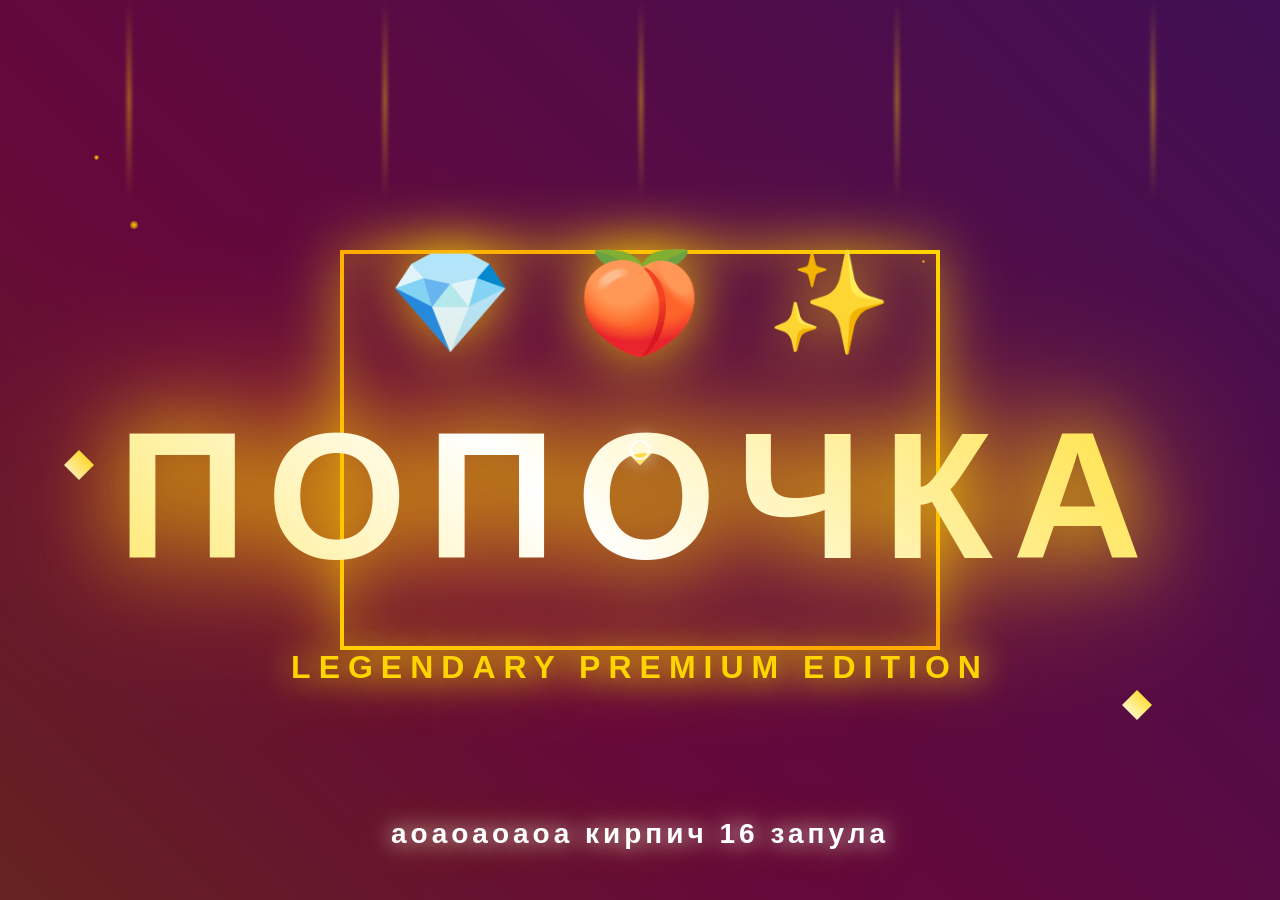
==== index.html @ 8e9ed922 "Create index.html" ====
<!DOCTYPE html>
<html lang="ru">
<head>
    <meta charset="UTF-8">
    <meta name="viewport" content="width=device-width, initial-scale=1.0">
    <title>ByCube - Premium Masterpiece</title>
    <style>
        * {
            margin: 0;
            padding: 0;
            box-sizing: border-box;
        }

        body {
            font-family: 'Helvetica Neue', Arial, sans-serif;
            background: #000;
            min-height: 100vh;
            display: flex;
            justify-content: center;
            align-items: center;
            overflow: hidden;
            position: relative;
            cursor: none;
        }

        .custom-cursor {
            position: fixed;
            width: 20px;
            height: 20px;
            border: 2px solid #fff;
            border-radius: 50%;
            pointer-events: none;
            z-index: 9999;
            transition: transform 0.15s ease;
            box-shadow: 0 0 20px rgba(255,255,255,0.8);
        }

        .bg-animation {
            position: absolute;
            width: 100%;
            height: 100%;
            background: linear-gradient(45deg, #FFD700, #FFA500, #FF1493, #8A2BE2, #00CED1, #FFD700);
            background-size: 400% 400%;
            animation: luxuryGradient 10s ease infinite;
            opacity: 0.4;
        }

        @keyframes luxuryGradient {
            0% { background-position: 0% 50%; }
            25% { background-position: 50% 100%; }
            50% { background-position: 100% 50%; }
            75% { background-position: 50% 0%; }
            100% { background-position: 0% 50%; }
        }

        .diamond {
            position: absolute;
            width: 30px;
            height: 30px;
            background: linear-gradient(45deg, #fff, #FFD700);
            clip-path: polygon(50% 0%, 100% 50%, 50% 100%, 0% 50%);
            animation: diamondFloat 5s ease-in-out infinite;
            filter: drop-shadow(0 0 10px rgba(255,215,0,0.8));
        }

        @keyframes diamondFloat {
            0%, 100% {
                transform: translate(0, 0) rotate(0deg) scale(1);
            }
            25% {
                transform: translate(50px, -50px) rotate(90deg) scale(1.2);
            }
            50% {
                transform: translate(100px, 0) rotate(180deg) scale(0.8);
            }
            75% {
                transform: translate(50px, 50px) rotate(270deg) scale(1.1);
            }
        }

        .diamond:nth-child(1) { top: 10%; left: 10%; animation-delay: 0s; }
        .diamond:nth-child(2) { top: 20%; right: 15%; animation-delay: 1s; }
        .diamond:nth-child(3) { bottom: 15%; left: 20%; animation-delay: 2s; }
        .diamond:nth-child(4) { bottom: 20%; right: 10%; animation-delay: 3s; }
        .diamond:nth-child(5) { top: 50%; left: 5%; animation-delay: 4s; }

        .container {
            text-align: center;
            position: relative;
            z-index: 10;
            animation: luxuryEntrance 2s cubic-bezier(0.68, -0.55, 0.265, 1.55);
        }

        @keyframes luxuryEntrance {
            0% {
                opacity: 0;
                transform: scale(0) rotate(-360deg);
                filter: blur(20px);
            }
            100% {
                opacity: 1;
                transform: scale(1) rotate(0deg);    
                filter: blur(0);
            }
        }

        .premium-frame {
            position: absolute;
            width: 600px;
            height: 400px;
            border: 4px solid;
            border-image: linear-gradient(45deg, #FFD700, #FFA500, #FFD700) 1;
            animation: framePulse 4s ease-in-out infinite;
            box-shadow: 0 0 60px rgba(255,215,0,0.6), inset 0 0 60px rgba(255,215,0,0.3);
        }

        @keyframes framePulse {
            0%, 100% {
                transform: scale(1);
                filter: brightness(1);
            }
            50% {
                transform: scale(1.05);
                filter: brightness(1.3);
            }
        }

        h1 {
            font-size: 180px;
            font-weight: 900;
            background: linear-gradient(45deg, #FFD700, #FFF, #FFD700, #FFA500, #FFD700);
            background-size: 300% 300%;
            -webkit-background-clip: text;
            -webkit-text-fill-color: transparent;
            background-clip: text;
            animation: goldShimmer 4s linear infinite, majesticFloat 5s ease-in-out infinite;
            letter-spacing: 20px;
            filter: drop-shadow(0 0 40px rgba(255,215,0,1)) 
                    drop-shadow(0 0 80px rgba(255,165,0,0.8));
            text-transform: uppercase;
            position: relative;
        }

        @keyframes goldShimmer {
            0% { background-position: 0% 50%; }
            100% { background-position: 200% 50%; }
        }

        @keyframes majesticFloat {
            0%, 100% {
                transform: translateY(0) scale(1);
            }
            33% {
                transform: translateY(-30px) scale(1.05) rotateZ(2deg);
            }
            66% {
                transform: translateY(-15px) scale(0.98) rotateZ(-2deg);
            }
        }

        .emoji {
            font-size: 100px;
            display: inline-block;
            animation: premiumSpin 4s cubic-bezier(0.68, -0.55, 0.265, 1.55) infinite;
            margin: 30px;
            filter: drop-shadow(0 0 30px rgba(255,215,0,0.9));
        }

        @keyframes premiumSpin {
            0% { transform: rotate(0deg) scale(1); }
            25% { transform: rotate(90deg) scale(1.3); }
            50% { transform: rotate(180deg) scale(1); }
            75% { transform: rotate(270deg) scale(1.3); }
            100% { transform: rotate(360deg) scale(1); }
        }

        .luxury-subtitle {
            margin-top: 50px;
            font-size: 32px;
            font-weight: 700;
            color: #FFD700;
            text-shadow: 0 0 30px rgba(255,215,0,1),
                         0 0 60px rgba(255,165,0,0.8);
            animation: elegantPulse 3s ease-in-out infinite;
            letter-spacing: 8px;
            text-transform: uppercase;
        }

        @keyframes elegantPulse {
            0%, 100% {
                opacity: 0.7;
                transform: scale(1);
            }
            50% {
                opacity: 1;
                transform: scale(1.08);
            }
        }

        .footer-text {
            position: absolute;
            bottom: 50px;
            left: 50%;
            transform: translateX(-50%);
            font-size: 28px;
            font-weight: 600;
            color: #FFF;
            text-shadow: 0 0 20px rgba(255,255,255,0.8),
                         0 0 40px rgba(255,215,0,0.6);
            animation: footerGlow 2s ease-in-out infinite;
            letter-spacing: 4px;
            z-index: 100;
        }

        @keyframes footerGlow {
            0%, 100% {
                text-shadow: 0 0 20px rgba(255,255,255,0.8),
                             0 0 40px rgba(255,215,0,0.6);
            }
            50% {
                text-shadow: 0 0 40px rgba(255,255,255,1),
                             0 0 80px rgba(255,215,0,1);
            }
        }

        .sparkle-wave {
            position: absolute;
            width: 100%;
            height: 100%;
            pointer-events: none;
        }

        .star {
            position: absolute;
            background: radial-gradient(circle, #FFD700, transparent);
            border-radius: 50%;
            animation: starTwinkle 2s ease-in-out infinite;
        }

        @keyframes starTwinkle {
            0%, 100% {
                opacity: 0;
                transform: scale(0) rotate(0deg);
            }
            50% {
                opacity: 1;
                transform: scale(1) rotate(180deg);
            }
        }

        .light-ray {
            position: absolute;
            width: 2px;
            height: 200px;
            background: linear-gradient(to bottom, transparent, #FFD700, transparent);
            animation: rayMove 3s linear infinite;
            filter: blur(2px);
        }

        @keyframes rayMove {
            0% {
                transform: translateY(-200px) rotate(0deg);
                opacity: 0;
            }
            50% {
                opacity: 1;
            }
            100% {
                transform: translateY(100vh) rotate(360deg);
                opacity: 0;
            }
        }

        .light-ray:nth-child(1) { left: 10%; animation-delay: 0s; }
        .light-ray:nth-child(2) { left: 30%; animation-delay: 1s; }
        .light-ray:nth-child(3) { left: 50%; animation-delay: 2s; }
        .light-ray:nth-child(4) { left: 70%; animation-delay: 1.5s; }
        .light-ray:nth-child(5) { left: 90%; animation-delay: 0.5s; }

        @media (max-width: 768px) {
            h1 {
                font-size: 90px;
                letter-spacing: 10px;
            }
            .emoji {
                font-size: 60px;
            }
            .luxury-subtitle {
                font-size: 20px;
            }
            .footer-text {
                font-size: 18px;
            }
            .premium-frame {
                width: 350px;
                height: 250px;
            }
        }
    </style>
</head>
<body>
    <div class="custom-cursor"></div>
    <div class="bg-animation"></div>
    
    <div class="sparkle-wave">
        <div class="light-ray"></div>
        <div class="light-ray"></div>
        <div class="light-ray"></div>
        <div class="light-ray"></div>
        <div class="light-ray"></div>
    </div>
    
    <div class="diamond"></div>
    <div class="diamond"></div>
    <div class="diamond"></div>
    <div class="diamond"></div>
    <div class="diamond"></div>
    
    <div class="premium-frame"></div>
    
    <div class="container">
        <div class="emoji">💎</div>
        <div class="emoji">🍑</div>
        <div class="emoji">✨</div>
        <h1>ПОПОЧКА</h1>
        <div class="luxury-subtitle">LEGENDARY PREMIUM EDITION</div>
    </div>

    <div class="footer-text">аоаоаоаоа кирпич 16 запула</div>

    <script>
        // Кастомный курсор
        const cursor = document.querySelector('.custom-cursor');
        document.addEventListener('mousemove', (e) => {
            cursor.style.left = e.clientX - 10 + 'px';
            cursor.style.top = e.clientY - 10 + 'px';
        });

        // Взрывные частицы при клике
        document.addEventListener('click', (e) => {
            for (let i = 0; i < 30; i++) {
                const particle = document.createElement('div');
                particle.className = 'star';
                const size = Math.random() * 10 + 5;
                particle.style.width = size + 'px';
                particle.style.height = size + 'px';
                particle.style.left = e.pageX + 'px';
                particle.style.top = e.pageY + 'px';
                const angle = (Math.PI * 2 * i) / 30;
                const velocity = Math.random() * 100 + 50;
                particle.style.setProperty('--tx', Math.cos(angle) * velocity + 'px');
                particle.style.setProperty('--ty', Math.sin(angle) * velocity + 'px');
                document.body.appendChild(particle);
                
                setTimeout(() => particle.remove(), 2000);
            }
        });

        // Динамические частицы при движении мыши
        let lastTime = Date.now();
        document.addEventListener('mousemove', (e) => {
            const now = Date.now();
            if (now - lastTime < 50) return;
            lastTime = now;
            
            const particle = document.createElement('div');
            particle.style.position = 'absolute';
            particle.style.left = e.pageX + 'px';
            particle.style.top = e.pageY + 'px';
            particle.style.width = '8px';
            particle.style.height = '8px';
            particle.style.background = `linear-gradient(45deg, #FFD700, #FFA500)`;
            particle.style.borderRadius = '50%';
            particle.style.pointerEvents = 'none';
            particle.style.animation = 'starTwinkle 1s ease-out forwards';
            particle.style.boxShadow = '0 0 20px rgba(255,215,0,1)';
            document.body.appendChild(particle);
            
            setTimeout(() => particle.remove(), 1000);
        });

        // Случайные звезды на фоне
        setInterval(() => {
            const star = document.createElement('div');
            star.className = 'star';
            const size = Math.random() * 6 + 3;
            star.style.width = size + 'px';
            star.style.height = size + 'px';
            star.style.left = Math.random() * 100 + '%';
            star.style.top = Math.random() * 100 + '%';
            star.style.animationDelay = Math.random() * 2 + 's';
            document.body.appendChild(star);
            
            setTimeout(() => star.remove(), 2000);
        }, 300);

        // Изменение цвета эмодзи
        const emojis = document.querySelectorAll('.emoji');
        setInterval(() => {
            emojis.forEach(emoji => {
                emoji.style.filter = `drop-shadow(0 0 30px hsl(${Math.random() * 60 + 30}, 100%, 50%))`;
            });
        }, 1500);
    </script>
</body>
</html>
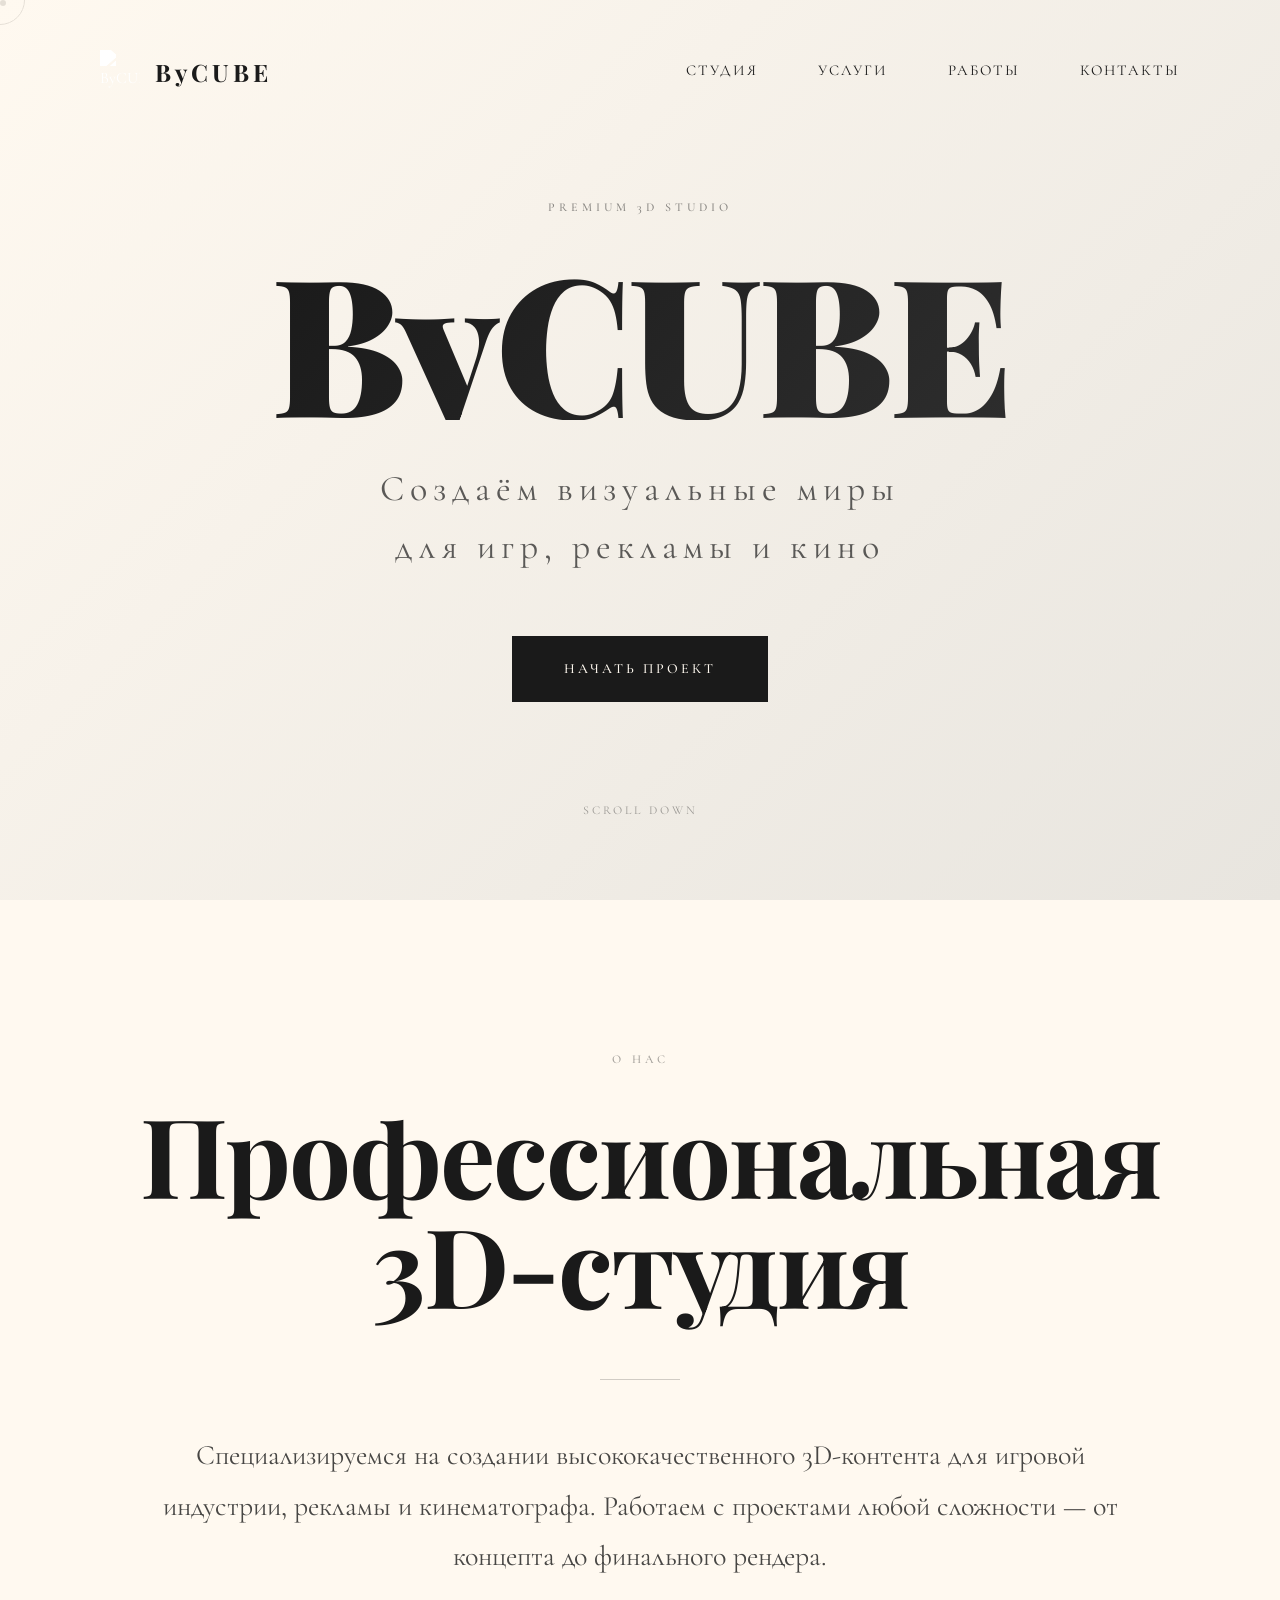
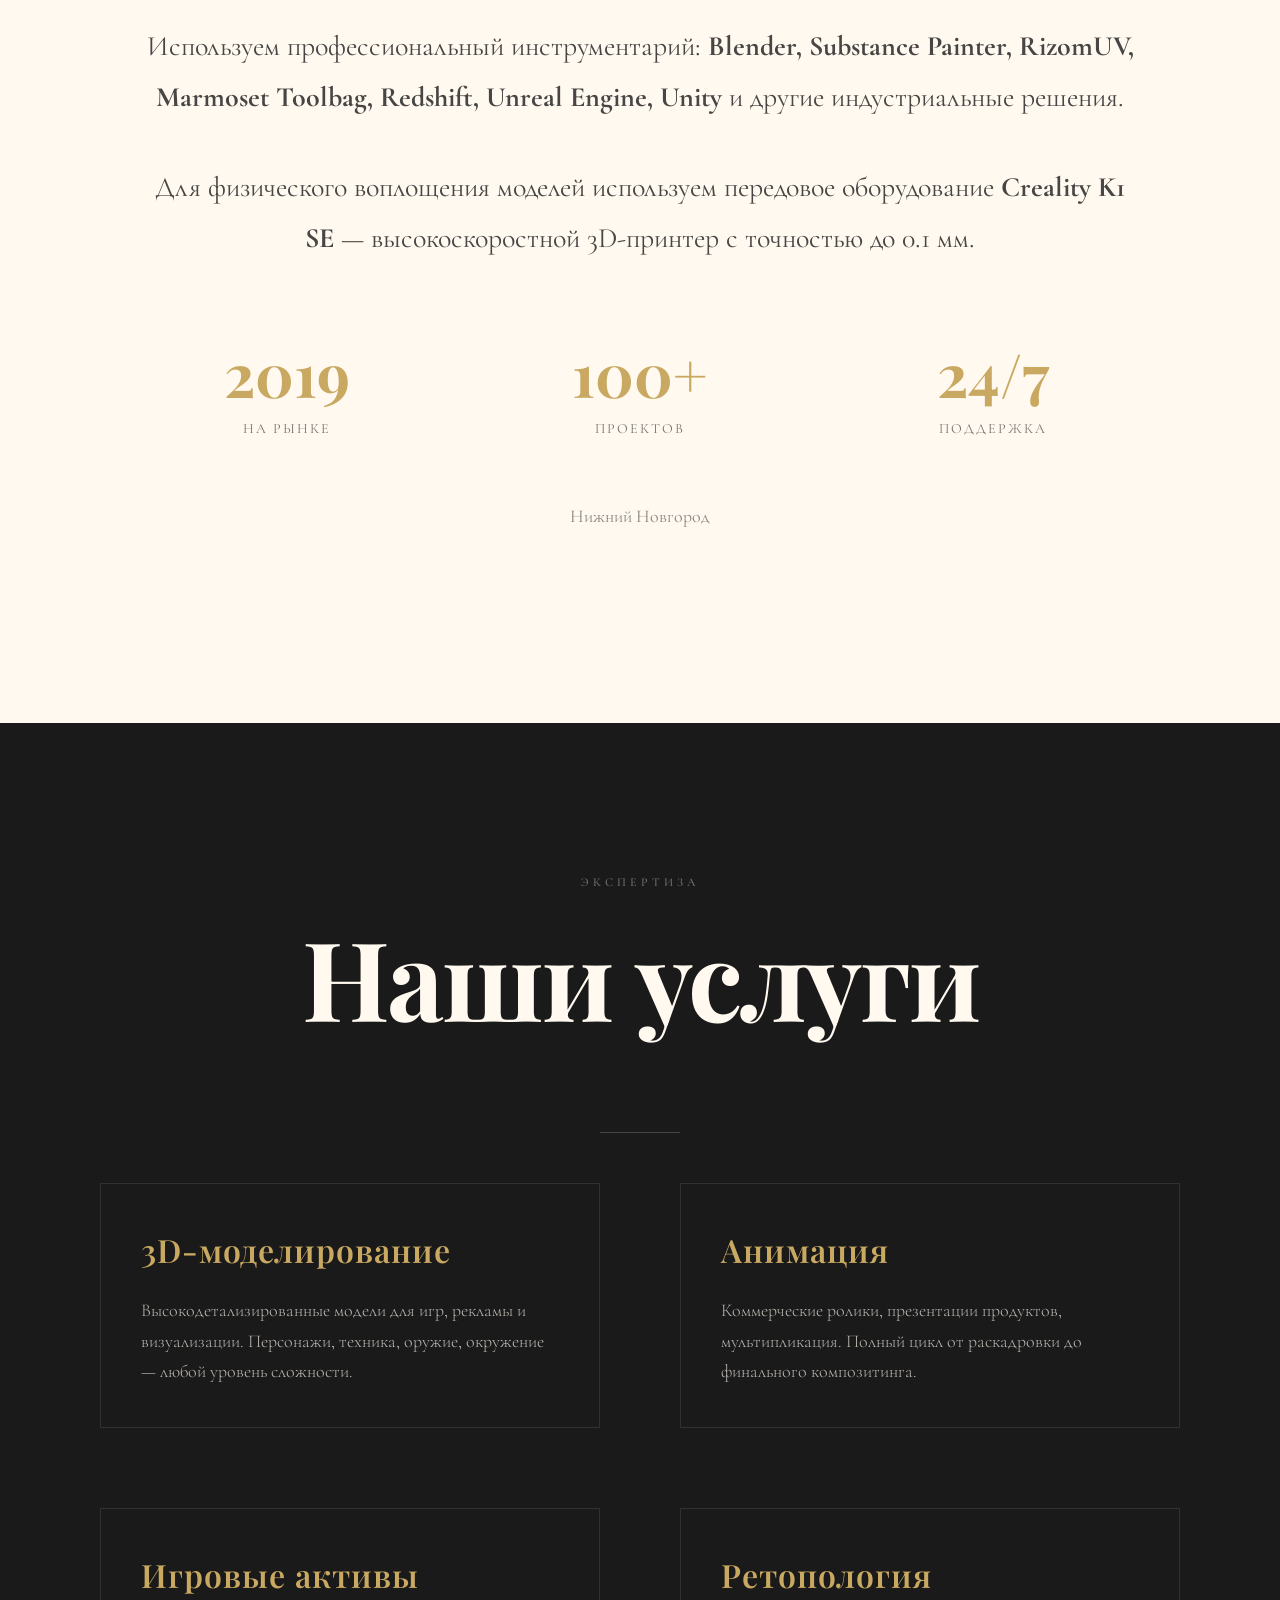
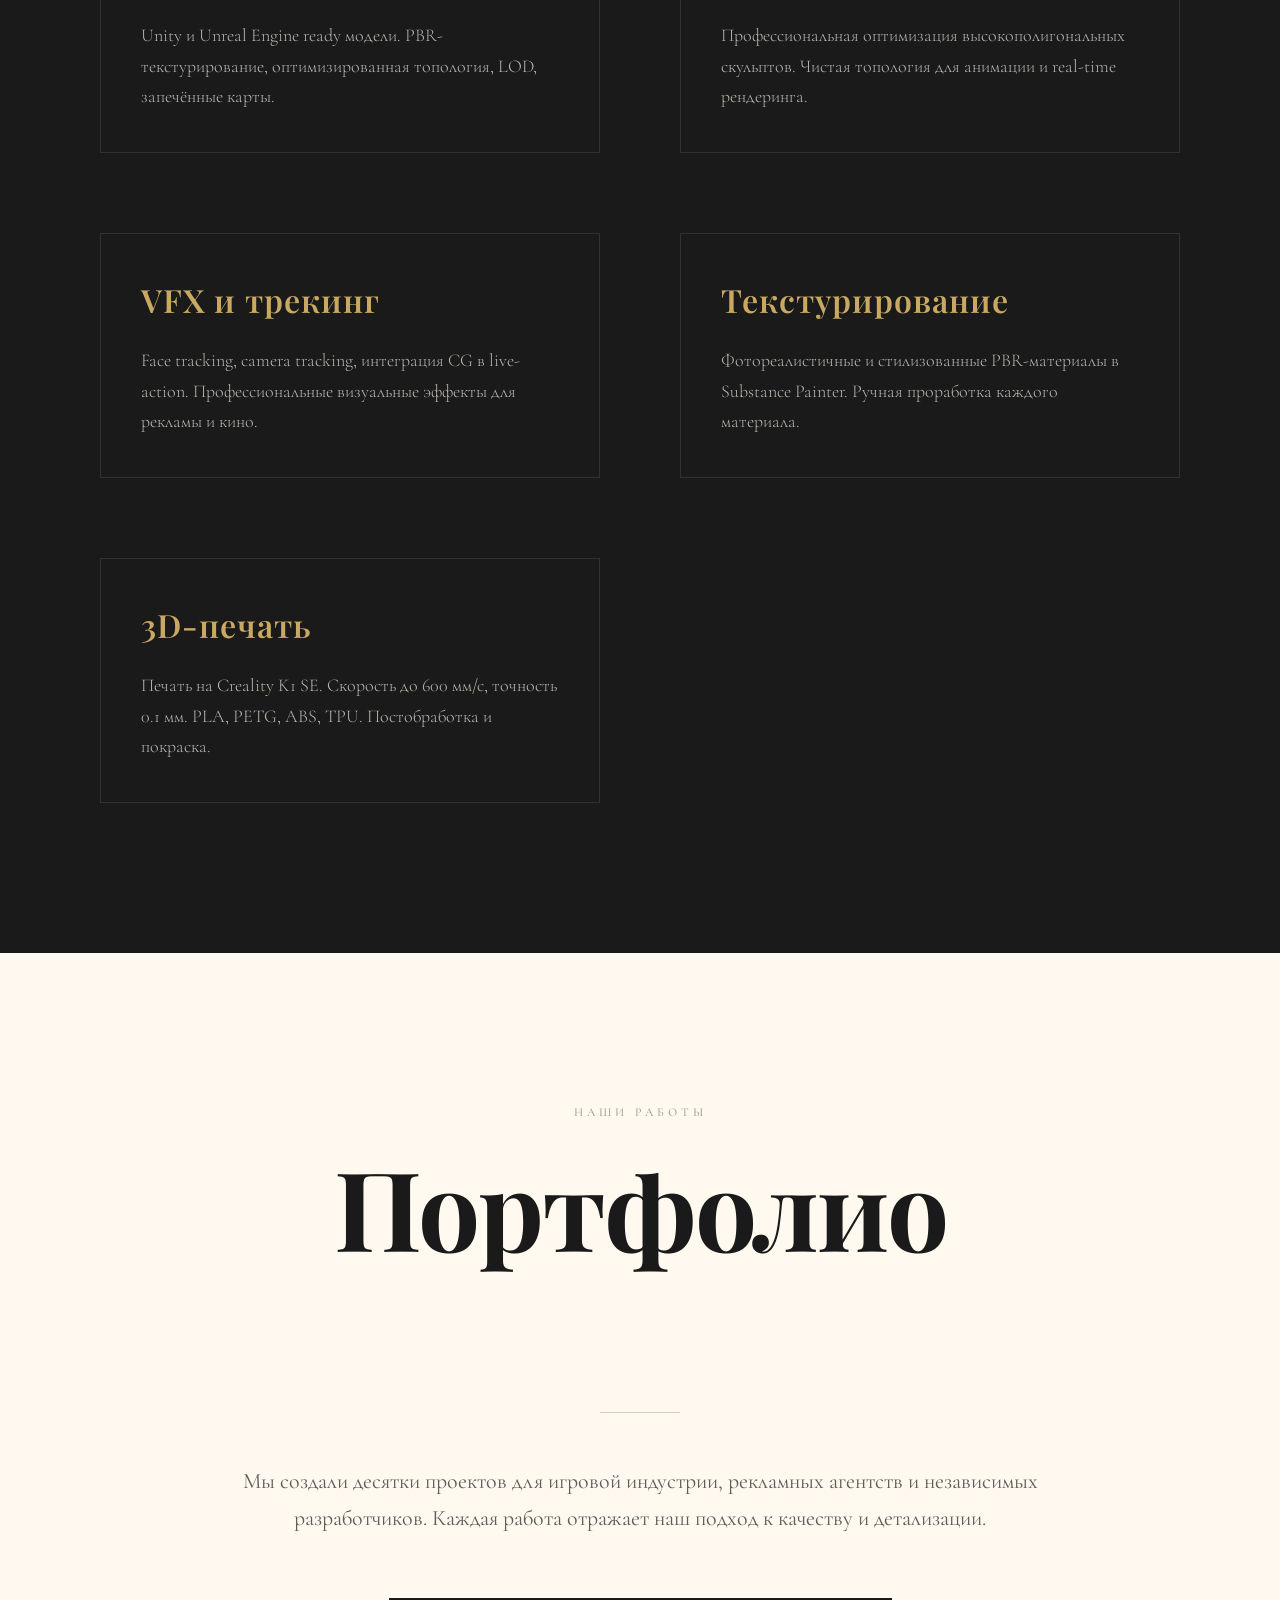
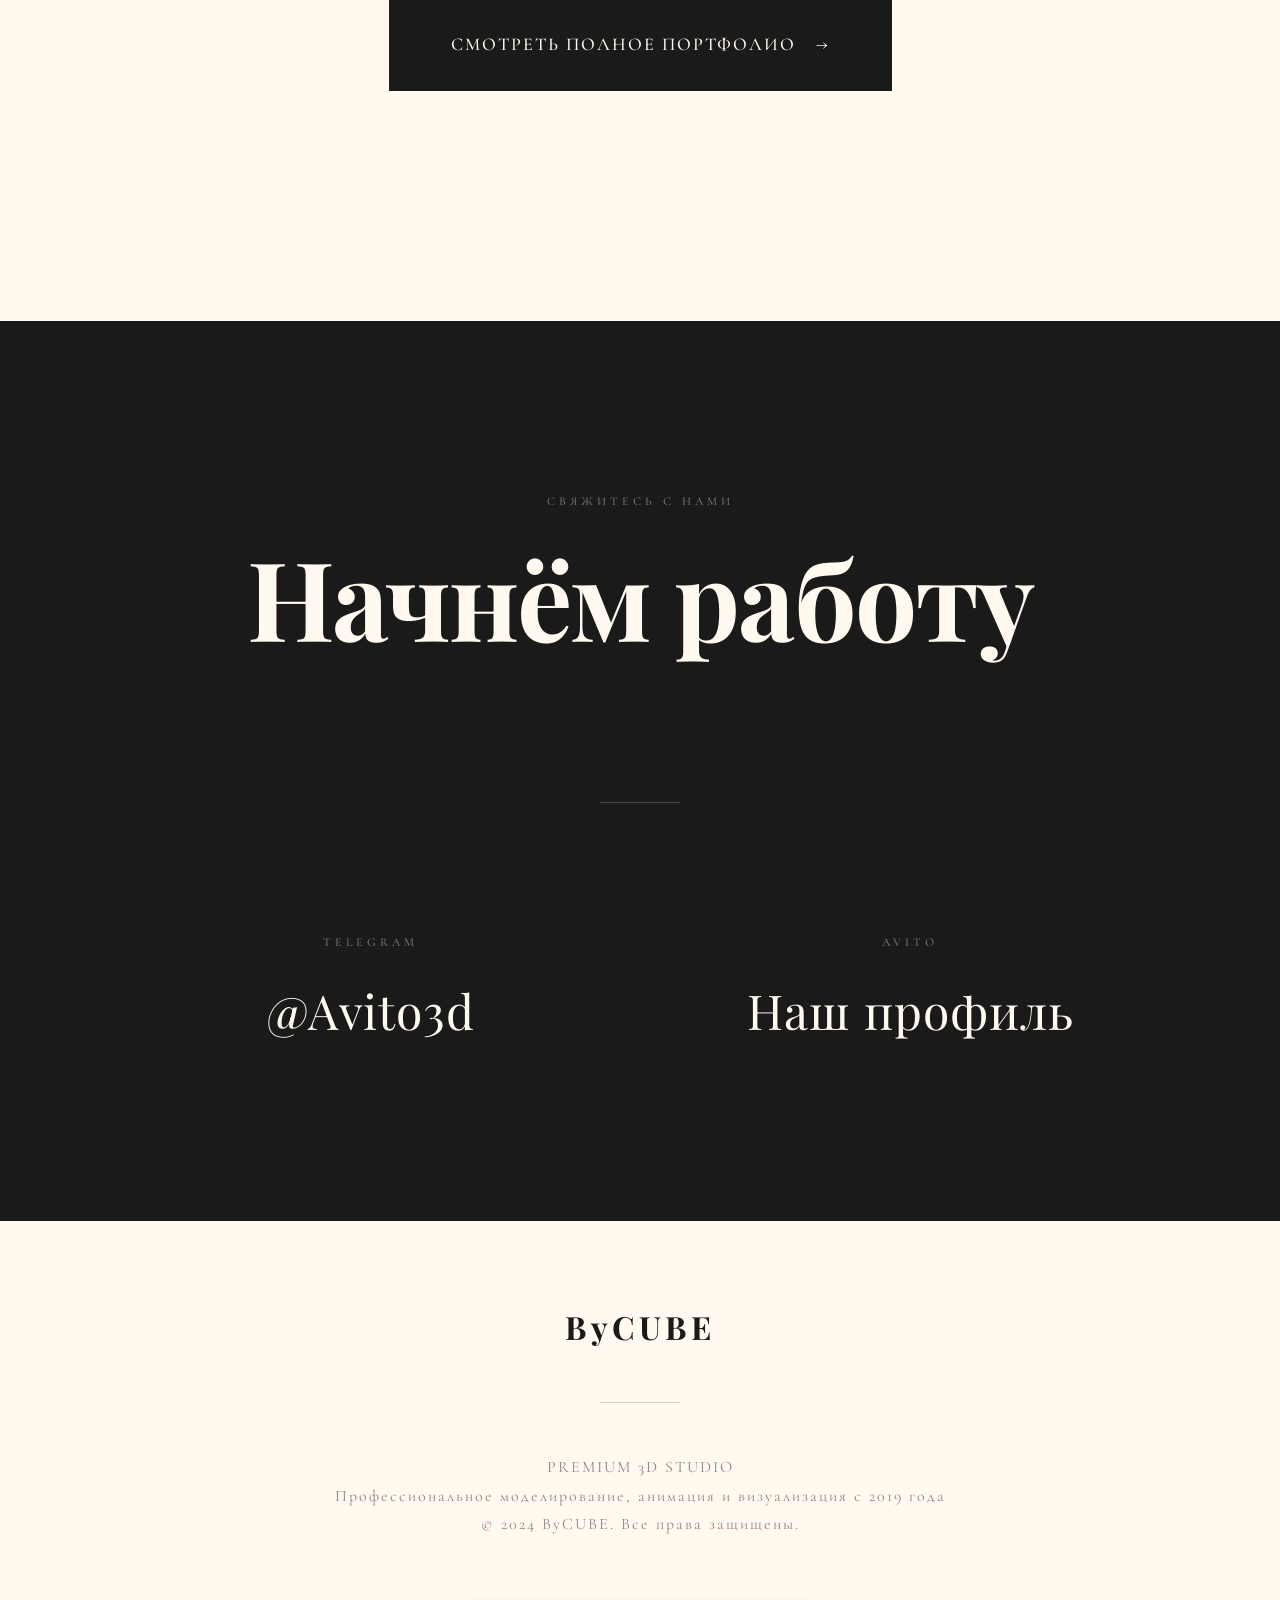
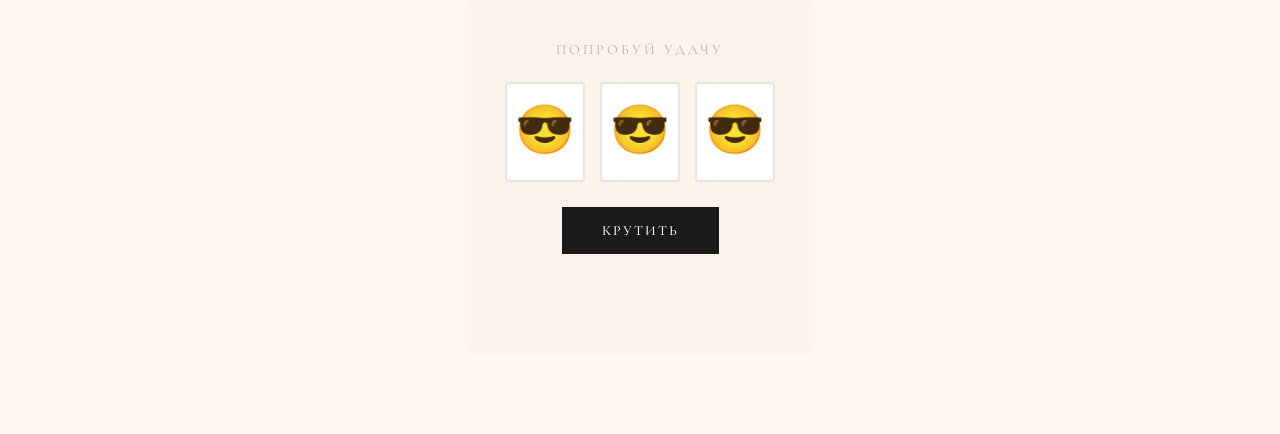
==== commit 0090ff6f: "1" ====
--- a/index.html
+++ b/index.html
@@ -1,406 +1,1035 @@
-<!DOCTYPE html>
-<html lang="ru">
-<head>
-    <meta charset="UTF-8">
-    <meta name="viewport" content="width=device-width, initial-scale=1.0">
-    <title>ByCube - Premium Masterpiece</title>
-    <style>
-        * {
-            margin: 0;
-            padding: 0;
-            box-sizing: border-box;
-        }
-
-        body {
-            font-family: 'Helvetica Neue', Arial, sans-serif;
-            background: #000;
-            min-height: 100vh;
-            display: flex;
-            justify-content: center;
-            align-items: center;
-            overflow: hidden;
-            position: relative;
-            cursor: none;
-        }
-
-        .custom-cursor {
-            position: fixed;
-            width: 20px;
-            height: 20px;
-            border: 2px solid #fff;
-            border-radius: 50%;
-            pointer-events: none;
-            z-index: 9999;
-            transition: transform 0.15s ease;
-            box-shadow: 0 0 20px rgba(255,255,255,0.8);
-        }
-
-        .bg-animation {
-            position: absolute;
-            width: 100%;
-            height: 100%;
-            background: linear-gradient(45deg, #FFD700, #FFA500, #FF1493, #8A2BE2, #00CED1, #FFD700);
-            background-size: 400% 400%;
-            animation: luxuryGradient 10s ease infinite;
-            opacity: 0.4;
-        }
-
-        @keyframes luxuryGradient {
-            0% { background-position: 0% 50%; }
-            25% { background-position: 50% 100%; }
-            50% { background-position: 100% 50%; }
-            75% { background-position: 50% 0%; }
-            100% { background-position: 0% 50%; }
-        }
-
-        .diamond {
-            position: absolute;
-            width: 30px;
-            height: 30px;
-            background: linear-gradient(45deg, #fff, #FFD700);
-            clip-path: polygon(50% 0%, 100% 50%, 50% 100%, 0% 50%);
-            animation: diamondFloat 5s ease-in-out infinite;
-            filter: drop-shadow(0 0 10px rgba(255,215,0,0.8));
-        }
-
-        @keyframes diamondFloat {
-            0%, 100% {
-                transform: translate(0, 0) rotate(0deg) scale(1);
-            }
-            25% {
-                transform: translate(50px, -50px) rotate(90deg) scale(1.2);
-            }
-            50% {
-                transform: translate(100px, 0) rotate(180deg) scale(0.8);
-            }
-            75% {
-                transform: translate(50px, 50px) rotate(270deg) scale(1.1);
-            }
-        }
-
-        .diamond:nth-child(1) { top: 10%; left: 10%; animation-delay: 0s; }
-        .diamond:nth-child(2) { top: 20%; right: 15%; animation-delay: 1s; }
-        .diamond:nth-child(3) { bottom: 15%; left: 20%; animation-delay: 2s; }
-        .diamond:nth-child(4) { bottom: 20%; right: 10%; animation-delay: 3s; }
-        .diamond:nth-child(5) { top: 50%; left: 5%; animation-delay: 4s; }
-
-        .container {
-            text-align: center;
-            position: relative;
-            z-index: 10;
-            animation: luxuryEntrance 2s cubic-bezier(0.68, -0.55, 0.265, 1.55);
-        }
-
-        @keyframes luxuryEntrance {
-            0% {
-                opacity: 0;
-                transform: scale(0) rotate(-360deg);
-                filter: blur(20px);
-            }
-            100% {
-                opacity: 1;
-                transform: scale(1) rotate(0deg);    
-                filter: blur(0);
-            }
-        }
-
-        .premium-frame {
-            position: absolute;
-            width: 600px;
-            height: 400px;
-            border: 4px solid;
-            border-image: linear-gradient(45deg, #FFD700, #FFA500, #FFD700) 1;
-            animation: framePulse 4s ease-in-out infinite;
-            box-shadow: 0 0 60px rgba(255,215,0,0.6), inset 0 0 60px rgba(255,215,0,0.3);
-        }
-
-        @keyframes framePulse {
-            0%, 100% {
-                transform: scale(1);
-                filter: brightness(1);
-            }
-            50% {
-                transform: scale(1.05);
-                filter: brightness(1.3);
-            }
-        }
-
-        h1 {
-            font-size: 180px;
-            font-weight: 900;
-            background: linear-gradient(45deg, #FFD700, #FFF, #FFD700, #FFA500, #FFD700);
-            background-size: 300% 300%;
-            -webkit-background-clip: text;
-            -webkit-text-fill-color: transparent;
-            background-clip: text;
-            animation: goldShimmer 4s linear infinite, majesticFloat 5s ease-in-out infinite;
-            letter-spacing: 20px;
-            filter: drop-shadow(0 0 40px rgba(255,215,0,1)) 
-                    drop-shadow(0 0 80px rgba(255,165,0,0.8));
-            text-transform: uppercase;
-            position: relative;
-        }
-
-        @keyframes goldShimmer {
-            0% { background-position: 0% 50%; }
-            100% { background-position: 200% 50%; }
-        }
-
-        @keyframes majesticFloat {
-            0%, 100% {
-                transform: translateY(0) scale(1);
-            }
-            33% {
-                transform: translateY(-30px) scale(1.05) rotateZ(2deg);
-            }
-            66% {
-                transform: translateY(-15px) scale(0.98) rotateZ(-2deg);
-            }
-        }
-
-        .emoji {
-            font-size: 100px;
-            display: inline-block;
-            animation: premiumSpin 4s cubic-bezier(0.68, -0.55, 0.265, 1.55) infinite;
-            margin: 30px;
-            filter: drop-shadow(0 0 30px rgba(255,215,0,0.9));
-        }
-
-        @keyframes premiumSpin {
-            0% { transform: rotate(0deg) scale(1); }
-            25% { transform: rotate(90deg) scale(1.3); }
-            50% { transform: rotate(180deg) scale(1); }
-            75% { transform: rotate(270deg) scale(1.3); }
-            100% { transform: rotate(360deg) scale(1); }
-        }
-
-        .luxury-subtitle {
-            margin-top: 50px;
-            font-size: 32px;
-            font-weight: 700;
-            color: #FFD700;
-            text-shadow: 0 0 30px rgba(255,215,0,1),
-                         0 0 60px rgba(255,165,0,0.8);
-            animation: elegantPulse 3s ease-in-out infinite;
-            letter-spacing: 8px;
-            text-transform: uppercase;
-        }
-
-        @keyframes elegantPulse {
-            0%, 100% {
-                opacity: 0.7;
-                transform: scale(1);
-            }
-            50% {
-                opacity: 1;
-                transform: scale(1.08);
-            }
-        }
-
-        .footer-text {
-            position: absolute;
-            bottom: 50px;
-            left: 50%;
-            transform: translateX(-50%);
-            font-size: 28px;
-            font-weight: 600;
-            color: #FFF;
-            text-shadow: 0 0 20px rgba(255,255,255,0.8),
-                         0 0 40px rgba(255,215,0,0.6);
-            animation: footerGlow 2s ease-in-out infinite;
-            letter-spacing: 4px;
-            z-index: 100;
-        }
-
-        @keyframes footerGlow {
-            0%, 100% {
-                text-shadow: 0 0 20px rgba(255,255,255,0.8),
-                             0 0 40px rgba(255,215,0,0.6);
-            }
-            50% {
-                text-shadow: 0 0 40px rgba(255,255,255,1),
-                             0 0 80px rgba(255,215,0,1);
-            }
-        }
-
-        .sparkle-wave {
-            position: absolute;
-            width: 100%;
-            height: 100%;
-            pointer-events: none;
-        }
-
-        .star {
-            position: absolute;
-            background: radial-gradient(circle, #FFD700, transparent);
-            border-radius: 50%;
-            animation: starTwinkle 2s ease-in-out infinite;
-        }
-
-        @keyframes starTwinkle {
-            0%, 100% {
-                opacity: 0;
-                transform: scale(0) rotate(0deg);
-            }
-            50% {
-                opacity: 1;
-                transform: scale(1) rotate(180deg);
-            }
-        }
-
-        .light-ray {
-            position: absolute;
-            width: 2px;
-            height: 200px;
-            background: linear-gradient(to bottom, transparent, #FFD700, transparent);
-            animation: rayMove 3s linear infinite;
-            filter: blur(2px);
-        }
-
-        @keyframes rayMove {
-            0% {
-                transform: translateY(-200px) rotate(0deg);
-                opacity: 0;
-            }
-            50% {
-                opacity: 1;
-            }
-            100% {
-                transform: translateY(100vh) rotate(360deg);
-                opacity: 0;
-            }
-        }
-
-        .light-ray:nth-child(1) { left: 10%; animation-delay: 0s; }
-        .light-ray:nth-child(2) { left: 30%; animation-delay: 1s; }
-        .light-ray:nth-child(3) { left: 50%; animation-delay: 2s; }
-        .light-ray:nth-child(4) { left: 70%; animation-delay: 1.5s; }
-        .light-ray:nth-child(5) { left: 90%; animation-delay: 0.5s; }
-
-        @media (max-width: 768px) {
-            h1 {
-                font-size: 90px;
-                letter-spacing: 10px;
-            }
-            .emoji {
-                font-size: 60px;
-            }
-            .luxury-subtitle {
-                font-size: 20px;
-            }
-            .footer-text {
-                font-size: 18px;
-            }
-            .premium-frame {
-                width: 350px;
-                height: 250px;
-            }
-        }
-    </style>
-</head>
-<body>
-    <div class="custom-cursor"></div>
-    <div class="bg-animation"></div>
-    
-    <div class="sparkle-wave">
-        <div class="light-ray"></div>
-        <div class="light-ray"></div>
-        <div class="light-ray"></div>
-        <div class="light-ray"></div>
-        <div class="light-ray"></div>
-    </div>
-    
-    <div class="diamond"></div>
-    <div class="diamond"></div>
-    <div class="diamond"></div>
-    <div class="diamond"></div>
-    <div class="diamond"></div>
-    
-    <div class="premium-frame"></div>
-    
-    <div class="container">
-        <div class="emoji">💎</div>
-        <div class="emoji">🍑</div>
-        <div class="emoji">✨</div>
-        <h1>ПОПОЧКА</h1>
-        <div class="luxury-subtitle">LEGENDARY PREMIUM EDITION</div>
-    </div>
-
-    <div class="footer-text">аоаоаоаоа кирпич 16 запула</div>
-
-    <script>
-        // Кастомный курсор
-        const cursor = document.querySelector('.custom-cursor');
-        document.addEventListener('mousemove', (e) => {
-            cursor.style.left = e.clientX - 10 + 'px';
-            cursor.style.top = e.clientY - 10 + 'px';
-        });
-
-        // Взрывные частицы при клике
-        document.addEventListener('click', (e) => {
-            for (let i = 0; i < 30; i++) {
-                const particle = document.createElement('div');
-                particle.className = 'star';
-                const size = Math.random() * 10 + 5;
-                particle.style.width = size + 'px';
-                particle.style.height = size + 'px';
-                particle.style.left = e.pageX + 'px';
-                particle.style.top = e.pageY + 'px';
-                const angle = (Math.PI * 2 * i) / 30;
-                const velocity = Math.random() * 100 + 50;
-                particle.style.setProperty('--tx', Math.cos(angle) * velocity + 'px');
-                particle.style.setProperty('--ty', Math.sin(angle) * velocity + 'px');
-                document.body.appendChild(particle);
-                
-                setTimeout(() => particle.remove(), 2000);
-            }
-        });
-
-        // Динамические частицы при движении мыши
-        let lastTime = Date.now();
-        document.addEventListener('mousemove', (e) => {
-            const now = Date.now();
-            if (now - lastTime < 50) return;
-            lastTime = now;
-            
-            const particle = document.createElement('div');
-            particle.style.position = 'absolute';
-            particle.style.left = e.pageX + 'px';
-            particle.style.top = e.pageY + 'px';
-            particle.style.width = '8px';
-            particle.style.height = '8px';
-            particle.style.background = `linear-gradient(45deg, #FFD700, #FFA500)`;
-            particle.style.borderRadius = '50%';
-            particle.style.pointerEvents = 'none';
-            particle.style.animation = 'starTwinkle 1s ease-out forwards';
-            particle.style.boxShadow = '0 0 20px rgba(255,215,0,1)';
-            document.body.appendChild(particle);
-            
-            setTimeout(() => particle.remove(), 1000);
-        });
-
-        // Случайные звезды на фоне
-        setInterval(() => {
-            const star = document.createElement('div');
-            star.className = 'star';
-            const size = Math.random() * 6 + 3;
-            star.style.width = size + 'px';
-            star.style.height = size + 'px';
-            star.style.left = Math.random() * 100 + '%';
-            star.style.top = Math.random() * 100 + '%';
-            star.style.animationDelay = Math.random() * 2 + 's';
-            document.body.appendChild(star);
-            
-            setTimeout(() => star.remove(), 2000);
-        }, 300);
-
-        // Изменение цвета эмодзи
-        const emojis = document.querySelectorAll('.emoji');
-        setInterval(() => {
-            emojis.forEach(emoji => {
-                emoji.style.filter = `drop-shadow(0 0 30px hsl(${Math.random() * 60 + 30}, 100%, 50%))`;
-            });
-        }, 1500);
-    </script>
-</body>
-</html>
+<!DOCTYPE html>
+<html lang="ru">
+<head>
+    <meta charset="UTF-8">
+    <meta name="viewport" content="width=device-width, initial-scale=1.0">
+    <meta name="description" content="ByCUBE — Премиальная 3D студия. Профессиональное моделирование, анимация, трекинг и 3D-печать для игр, рекламы и кино.">
+    <meta name="keywords" content="3d студия, 3d моделирование премиум, 3d анимация, blender студия, unreal engine, unity 3d, substance painter, профессиональная 3d печать, creality, game art, vfx студия">
+    <meta name="author" content="ByCUBE Studio">
+    
+    <!-- Open Graph -->
+    <meta property="og:title" content="ByCUBE — Премиальная 3D Студия">
+    <meta property="og:description" content="Профессиональное 3D-моделирование и анимация для игр, рекламы и кино">
+    <meta property="og:type" content="website">
+    
+    <title>ByCUBE — Премиальная 3D Студия | Моделирование & Анимация</title>
+    
+    <!-- Favicon -->
+    <link rel="icon" type="image/svg+xml" href="data:image/svg+xml,%3Csvg xmlns='http://www.w3.org/2000/svg' viewBox='0 0 100 100'%3E%3Crect fill='%230A0A0A' width='100' height='100'/%3E%3Ctext x='50' y='70' font-size='60' text-anchor='middle' font-family='Arial' font-weight='900' fill='%23E8DDD3'%3EBC%3C/text%3E%3C/svg%3E">
+    
+    <link href="https://fonts.googleapis.com/css2?family=Playfair+Display:wght@400;500;700;900&family=Cormorant+Garamond:wght@300;400;500;600&display=swap" rel="stylesheet">
+    
+    <style>
+        * {
+            margin: 0;
+            padding: 0;
+            box-sizing: border-box;
+        }
+
+        :root {
+            --ivory: #FFF9F0;
+            --charcoal: #1A1A1A;
+            --gold: #C9A961;
+            --silver: #E8E5DF;
+            --accent: #2D2D2D;
+        }
+
+        body {
+            font-family: 'Cormorant Garamond', serif;
+            background: var(--ivory);
+            color: var(--charcoal);
+            overflow-x: hidden;
+            line-height: 1.6;
+        }
+
+        ::selection {
+            background: var(--gold);
+            color: var(--ivory);
+        }
+
+        /* Custom cursor */
+        .cursor-dot {
+            width: 6px;
+            height: 6px;
+            background: var(--charcoal);
+            border-radius: 50%;
+            position: fixed;
+            pointer-events: none;
+            z-index: 9999;
+            transition: transform 0.05s ease;
+            mix-blend-mode: difference;
+        }
+
+        .cursor-ring {
+            width: 50px;
+            height: 50px;
+            border: 1px solid var(--charcoal);
+            border-radius: 50%;
+            position: fixed;
+            pointer-events: none;
+            z-index: 9998;
+            transition: all 0.15s cubic-bezier(0.645, 0.045, 0.355, 1);
+            mix-blend-mode: difference;
+        }
+
+        @media (max-width: 1024px) {
+            .cursor-dot, .cursor-ring {
+                display: none;
+            }
+        }
+
+        /* Header — матовое стекло */
+        header {
+            position: fixed;
+            top: 0;
+            width: 100%;
+            padding: 50px 100px;
+            display: flex;
+            justify-content: space-between;
+            align-items: center;
+            z-index: 100;
+            transition: all 0.4s cubic-bezier(0.645, 0.045, 0.355, 1);
+        }
+
+        header.scrolled {
+            background: rgba(255, 249, 240, 0.55);
+            backdrop-filter: blur(24px) saturate(150%);
+            -webkit-backdrop-filter: blur(24px) saturate(150%);
+            padding: 25px 100px;
+            box-shadow: 0 1px 0 rgba(0,0,0,0.03);
+            border-bottom: 1px solid rgba(255,255,255,0.25);
+        }
+
+        .logo-container {
+            display: flex;
+            align-items: center;
+            gap: 15px;
+        }
+
+        /* PNG логотип из GitHub */
+        .logo-img {
+            width: 40px;
+            height: 40px;
+            object-fit: contain;
+            transition: transform 0.3s ease;
+            filter: brightness(0) invert(1); /* белый на тёмном фоне */
+        }
+
+        .logo-img:hover {
+            transform: rotate(90deg);
+        }
+
+        .logo {
+            font-family: 'Playfair Display', serif;
+            font-size: 24px;
+            font-weight: 700;
+            letter-spacing: 4px;
+            color: var(--charcoal);
+            line-height: 1.1;
+            position: relative;
+            top: 1px;
+            padding-top: 2px;
+        }
+
+        .logo .cube {
+            text-transform: uppercase;
+        }
+
+        nav {
+            display: flex;
+            gap: 60px;
+        }
+
+        nav a {
+            font-size: 15px;
+            color: var(--charcoal);
+            text-decoration: none;
+            letter-spacing: 2px;
+            transition: opacity 0.3s;
+            font-weight: 400;
+            text-transform: uppercase;
+            position: relative;
+        }
+
+        nav a:after {
+            content: '';
+            position: absolute;
+            bottom: -5px;
+            left: 0;
+            width: 0;
+            height: 1px;
+            background: var(--gold);
+            transition: width 0.3s ease;
+        }
+
+        nav a:hover:after {
+            width: 100%;
+        }
+
+        .menu-toggle {
+            display: none;
+            flex-direction: column;
+            gap: 7px;
+            cursor: pointer;
+            z-index: 101;
+        }
+
+        .menu-toggle span {
+            width: 32px;
+            height: 2px;
+            background: var(--charcoal);
+            transition: all 0.3s cubic-bezier(0.645, 0.045, 0.355, 1);
+        }
+
+        /* Hero */
+        .hero {
+            height: 100vh;
+            display: flex;
+            flex-direction: column;
+            justify-content: center;
+            align-items: center;
+            text-align: center;
+            padding: 0 40px;
+            position: relative;
+            background: linear-gradient(135deg, var(--ivory) 0%, var(--silver) 100%);
+        }
+
+        .hero-badge {
+            font-size: 12px;
+            letter-spacing: 4px;
+            text-transform: uppercase;
+            color: var(--charcoal);
+            opacity: 0.5;
+            margin-bottom: 40px;
+            animation: fadeInUp 1s ease;
+            font-weight: 500;
+        }
+
+        .hero h1 {
+            font-family: 'Playfair Display', serif;
+            font-size: clamp(70px, 15vw, 220px);
+            font-weight: 900;
+            letter-spacing: -4px;
+            line-height: 0.85;
+            margin-bottom: 40px;
+            animation: fadeInUp 1.2s ease;
+            background: linear-gradient(135deg, var(--charcoal) 0%, var(--accent) 100%);
+            -webkit-background-clip: text;
+            -webkit-text-fill-color: transparent;
+            background-clip: text;
+        }
+
+        .hero-subtitle {
+            font-size: clamp(20px, 3vw, 36px);
+            font-weight: 400;
+            letter-spacing: 6px;
+            opacity: 0.7;
+            animation: fadeInUp 1.4s ease;
+            max-width: 900px;
+            line-height: 1.6;
+        }
+
+        .hero-cta {
+            margin-top: 60px;
+            animation: fadeInUp 1.6s ease;
+        }
+
+        .cta-button {
+            display: inline-block;
+            padding: 20px 50px;
+            background: var(--charcoal);
+            color: var(--ivory);
+            text-decoration: none;
+            font-size: 14px;
+            letter-spacing: 3px;
+            text-transform: uppercase;
+            transition: all 0.3s ease;
+            border: 2px solid var(--charcoal);
+            font-weight: 500;
+        }
+
+        .cta-button:hover {
+            background: transparent;
+            color: var(--charcoal);
+            transform: translateY(-3px);
+            box-shadow: 0 10px 30px rgba(0,0,0,0.1);
+        }
+
+        @keyframes fadeInUp {
+            from { opacity: 0; transform: translateY(50px); }
+            to { opacity: 1; transform: translateY(0); }
+        }
+
+        .scroll-indicator {
+            position: absolute;
+            bottom: 80px;
+            font-size: 12px;
+            letter-spacing: 3px;
+            opacity: 0.4;
+            animation: float 3s ease-in-out infinite;
+            text-transform: uppercase;
+        }
+
+        @keyframes float {
+            0%, 100% { transform: translateY(0); }
+            50% { transform: translateY(-15px); }
+        }
+
+        section {
+            min-height: 100vh;
+            padding: 150px 100px;
+            display: flex;
+            flex-direction: column;
+            align-items: center;
+            justify-content: center;
+        }
+
+        .about { background: var(--ivory); }
+        .about-content { max-width: 1000px; text-align: center; }
+
+        .section-label {
+            font-size: 12px;
+            letter-spacing: 4px;
+            text-transform: uppercase;
+            opacity: 0.4;
+            margin-bottom: 30px;
+            font-weight: 500;
+        }
+
+        .about-content h2 {
+            font-family: 'Playfair Display', serif;
+            font-size: clamp(50px, 10vw, 110px);
+            font-weight: 700;
+            margin-bottom: 60px;
+            letter-spacing: -2px;
+            line-height: 1;
+        }
+
+        .about-text {
+            font-size: clamp(20px, 2.5vw, 28px);
+            line-height: 1.8;
+            margin-bottom: 40px;
+            opacity: 0.8;
+            font-weight: 400;
+        }
+
+        .stats-grid {
+            display: grid;
+            grid-template-columns: repeat(3, 1fr);
+            gap: 60px;
+            margin-top: 80px;
+            width: 100%;
+        }
+
+        .stat-item { text-align: center; }
+        .stat-number { font-family: 'Playfair Display', serif; font-size: 60px; font-weight: 700; color: var(--gold); line-height: 1; }
+        .stat-label { font-size: 14px; letter-spacing: 2px; text-transform: uppercase; opacity: 0.6; margin-top: 15px; }
+
+        .services { background: var(--charcoal); color: var(--ivory); }
+        .section-title { font-family: 'Playfair Display', serif; font-size: clamp(50px, 10vw, 110px); font-weight: 700; margin-bottom: 100px; letter-spacing: -2px; text-align: center; line-height: 1; }
+
+        .services-grid {
+            display: grid;
+            grid-template-columns: repeat(auto-fit, minmax(320px, 1fr));
+            gap: 80px;
+            width: 100%;
+            max-width: 1400px;
+        }
+
+        .service-item {
+            opacity: 0;
+            animation: fadeIn 0.8s ease forwards;
+            padding: 40px;
+            border: 1px solid rgba(255,255,255,0.1);
+            transition: all 0.3s ease;
+        }
+
+        .service-item:hover {
+            border-color: var(--gold);
+            transform: translateY(-5px);
+        }
+
+        .service-item:nth-child(1) { animation-delay: 0.1s; }
+        .service-item:nth-child(2) { animation-delay: 0.2s; }
+        .service-item:nth-child(3) { animation-delay: 0.3s; }
+        .service-item:nth-child(4) { animation-delay: 0.4s; }
+        .service-item:nth-child(5) { animation-delay: 0.5s; }
+        .service-item:nth-child(6) { animation-delay: 0.6s; }
+        .service-item:nth-child(7) { animation-delay: 0.7s; }
+
+        @keyframes fadeIn { to { opacity: 1; } }
+
+        .service-title { font-family: 'Playfair Display', serif; font-size: 32px; font-weight: 600; margin-bottom: 20px; letter-spacing: 1px; color: var(--gold); }
+        .service-desc { font-size: 18px; line-height: 1.7; opacity: 0.7; font-weight: 300; }
+
+        .portfolio { background: var(--ivory); min-height: auto; padding: 150px 100px; }
+        .portfolio-intro { text-align: center; max-width: 800px; margin: 0 auto 80px; }
+        .portfolio-intro p { font-size: 22px; opacity: 0.7; line-height: 1.7; }
+
+        .artstation-link {
+            display: inline-flex;
+            align-items: center;
+            gap: 20px;
+            margin-top: 60px;
+            padding: 30px 60px;
+            background: var(--charcoal);
+            color: var(--ivory);
+            text-decoration: none;
+            font-size: 18px;
+            letter-spacing: 2px;
+            text-transform: uppercase;
+            transition: all 0.4s ease;
+            border: 2px solid var(--charcoal);
+            font-weight: 500;
+        }
+
+        .artstation-link:hover {
+            background: transparent;
+            color: var(--charcoal);
+            transform: translateY(-5px);
+            box-shadow: 0 15px 40px rgba(0,0,0,0.15);
+        }
+
+        .contact { background: var(--charcoal); color: var(--ivory); flex-direction: column; text-align: center; }
+        .contact .section-title { color: var(--ivory); }
+
+        .contact-grid {
+            display: grid;
+            grid-template-columns: repeat(auto-fit, minmax(300px, 1fr));
+            gap: 80px;
+            margin-top: 80px;
+            width: 100%;
+            max-width: 1000px;
+        }
+
+        .contact-item { text-align: center; }
+        .contact-label { font-size: 12px; letter-spacing: 4px; text-transform: uppercase; opacity: 0.4; margin-bottom: 20px; font-weight: 500; }
+
+        .contact-link {
+            font-family: 'Playfair Display', serif;
+            font-size: clamp(28px, 5vw, 48px);
+            color: var(--ivory);
+            text-decoration: none;
+            letter-spacing: 1px;
+            transition: all 0.3s ease;
+            position: relative;
+            display: inline-block;
+        }
+
+        .contact-link:after {
+            content: '';
+            position: absolute;
+            bottom: -8px;
+            left: 0;
+            width: 0;
+            height: 2px;
+            background: var(--gold);
+            transition: width 0.4s ease;
+        }
+
+        .contact-link:hover:after { width: 100%; }
+
+        footer {
+            background: var(--ivory);
+            color: var(--charcoal);
+            padding: 80px 100px;
+            text-align: center;
+        }
+
+        .footer-content { max-width: 1200px; margin: 0 auto; }
+        .footer-logo { font-family: 'Playfair Display', serif; font-size: 32px; font-weight: 700; letter-spacing: 4px; margin-bottom: 30px; }
+        .footer-text { font-size: 16px; letter-spacing: 2px; opacity: 0.5; line-height: 1.8; }
+
+        /* Slot Machine */
+        .slot-machine {
+            margin-top: 60px;
+            padding: 40px;
+            background: rgba(0,0,0,0.02);
+            border-radius: 8px;
+            display: inline-block;
+        }
+
+        .slot-title {
+            font-size: 14px;
+            letter-spacing: 3px;
+            text-transform: uppercase;
+            opacity: 0.3;
+            margin-bottom: 20px;
+            text-align: center;
+        }
+
+        .slots-container {
+            display: flex;
+            gap: 15px;
+            margin-bottom: 25px;
+            justify-content: center;
+        }
+
+        .slot {
+            width: 80px;
+            height: 100px;
+            background: white;
+            border: 2px solid rgba(0,0,0,0.1);
+            border-radius: 4px;
+            display: flex;
+            align-items: center;
+            justify-content: center;
+            font-size: 48px;
+            overflow: hidden;
+            position: relative;
+        }
+
+        .slot-inner {
+            transition: transform 0.1s ease;
+        }
+
+        .spin-button {
+            padding: 15px 40px;
+            background: var(--charcoal);
+            color: var(--ivory);
+            border: none;
+            cursor: pointer;
+            font-size: 14px;
+            letter-spacing: 2px;
+            text-transform: uppercase;
+            transition: all 0.3s ease;
+            font-family: 'Cormorant Garamond', serif;
+            font-weight: 500;
+        }
+
+        .spin-button:hover {
+            background: var(--gold);
+            transform: translateY(-2px);
+        }
+
+        .spin-button:disabled {
+            opacity: 0.5;
+            cursor: not-allowed;
+        }
+
+        .slot-result {
+            margin-top: 20px;
+            font-size: 18px;
+            letter-spacing: 2px;
+            opacity: 0;
+            transition: opacity 0.3s;
+            text-align: center;
+            height: 40px;
+            line-height: 1.5;
+        }
+
+        .slot-result.show { opacity: 1; }
+        .slot-result.win { color: var(--gold); font-weight: 600; }
+
+        .divider {
+            width: 80px;
+            height: 1px;
+            background: var(--charcoal);
+            margin: 50px auto;
+            opacity: 0.2;
+        }
+
+        .services .divider,
+        .contact .divider {
+            background: var(--ivory);
+        }
+
+        #confetti-canvas {
+            position: fixed;
+            top: 0;
+            left: 0;
+            width: 100%;
+            height: 100%;
+            pointer-events: none;
+            z-index: 9999;
+        }
+
+        /* Responsive */
+        @media (max-width: 1024px) {
+            header {
+                padding: 30px 40px;
+            }
+
+            header.scrolled {
+                padding: 20px 40px;
+            }
+
+            nav {
+                position: fixed;
+                top: 0;
+                left: -100%;
+                width: 100%;
+                height: 100vh;
+                background: var(--ivory);
+                flex-direction: column;
+                justify-content: center;
+                align-items: center;
+                gap: 50px;
+                transition: left 0.4s cubic-bezier(0.645, 0.045, 0.355, 1);
+                z-index: 99;
+            }
+
+            nav.active {
+                left: 0;
+            }
+
+            nav a {
+                font-size: 28px;
+            }
+
+            .menu-toggle {
+                display: flex;
+            }
+
+            .menu-toggle.active span:nth-child(1) {
+                transform: rotate(45deg) translate(9px, 9px);
+            }
+
+            .menu-toggle.active span:nth-child(2) {
+                opacity: 0;
+            }
+
+            .menu-toggle.active span:nth-child(3) {
+                transform: rotate(-45deg) translate(8px, -8px);
+            }
+
+            section {
+                padding: 100px 40px;
+            }
+
+            .services-grid {
+                grid-template-columns: 1fr;
+                gap: 50px;
+            }
+
+            .stats-grid {
+                grid-template-columns: 1fr;
+                gap: 40px;
+            }
+
+            .contact-grid {
+                grid-template-columns: 1fr;
+                gap: 50px;
+            }
+
+            .slots-container {
+                gap: 10px;
+            }
+
+            .slot {
+                width: 60px;
+                height: 80px;
+                font-size: 36px;
+            }
+        }
+
+        @media (max-width: 640px) {
+            header {
+                padding: 25px 20px;
+            }
+
+            section {
+                padding: 80px 20px;
+            }
+
+            footer {
+                padding: 60px 20px;
+            }
+
+            .service-item {
+                padding: 30px 20px;
+            }
+
+            .artstation-link {
+                padding: 25px 40px;
+                font-size: 16px;
+            }
+
+            .spin-button {
+                padding: 12px 30px;
+                font-size: 13px;
+            }
+        }
+    </style>
+</head>
+<body>
+    <canvas id="confetti-canvas"></canvas>
+    <div class="cursor-dot"></div>
+    <div class="cursor-ring"></div>
+
+    <header id="header">
+        <div class="logo-container">
+            <!-- Логотип из GitHub (raw) -->
+            <img src="https://raw.githubusercontent.com/harper68000219-ctrl/bycube/main/logo.png" alt="ByCUBE Logo" class="logo-img">
+            <div class="logo">By<span class="cube">CUBE</span></div>
+        </div>
+        <div class="menu-toggle" id="menuToggle">
+            <span></span>
+            <span></span>
+            <span></span>
+        </div>
+        <nav id="nav">
+            <a href="#about">Студия</a>
+            <a href="#services">Услуги</a>
+            <a href="#portfolio">Работы</a>
+            <a href="#contact">Контакты</a>
+        </nav>
+    </header>
+
+    <section class="hero">
+        <div class="hero-badge">Premium 3D Studio</div>
+        <h1>ByCUBE</h1>
+        <p class="hero-subtitle">Создаём визуальные миры<br>для игр, рекламы и кино</p>
+        <div class="hero-cta">
+            <a href="#contact" class="cta-button">Начать проект</a>
+        </div>
+        <div class="scroll-indicator">Scroll Down</div>
+    </section>
+
+    <section class="about" id="about">
+        <div class="about-content">
+            <div class="section-label">О нас</div>
+            <h2>Профессиональная<br>3D-студия</h2>
+            <div class="divider"></div>
+            <p class="about-text">
+                Специализируемся на создании высококачественного 3D-контента для игровой индустрии, 
+                рекламы и кинематографа. Работаем с проектами любой сложности — от концепта до финального рендера.
+            </p>
+            <p class="about-text">
+                Используем профессиональный инструментарий: <strong>Blender, Substance Painter, 
+                RizomUV, Marmoset Toolbag, Redshift, Unreal Engine, Unity</strong> и другие индустриальные решения.
+            </p>
+            <p class="about-text">
+                Для физического воплощения моделей используем передовое оборудование <strong>Creality K1 SE</strong> — 
+                высокоскоростной 3D-принтер с точностью до 0.1 мм.
+            </p>
+
+            <div class="stats-grid">
+                <div class="stat-item">
+                    <div class="stat-number">2019</div>
+                    <div class="stat-label">На рынке</div>
+                </div>
+                <div class="stat-item">
+                    <div class="stat-number">100+</div>
+                    <div class="stat-label">Проектов</div>
+                </div>
+                <div class="stat-item">
+                    <div class="stat-number">24/7</div>
+                    <div class="stat-label">Поддержка</div>
+                </div>
+            </div>
+
+            <p class="about-text" style="margin-top: 60px; font-size: 18px; opacity: 0.5;">
+                Нижний Новгород
+            </p>
+        </div>
+    </section>
+
+    <section class="services" id="services">
+        <div style="width: 100%; max-width: 1400px;">
+            <div class="section-label" style="text-align: center; color: var(--ivory);">Экспертиза</div>
+            <h2 class="section-title">Наши услуги</h2>
+            <div class="divider"></div>
+            <div class="services-grid">
+                <div class="service-item">
+                    <h3 class="service-title">3D-моделирование</h3>
+                    <p class="service-desc">Высокодетализированные модели для игр, рекламы и визуализации. Персонажи, техника, оружие, окружение — любой уровень сложности.</p>
+                </div>
+                <div class="service-item">
+                    <h3 class="service-title">Анимация</h3>
+                    <p class="service-desc">Коммерческие ролики, презентации продуктов, мультипликация. Полный цикл от раскадровки до финального композитинга.</p>
+                </div>
+                <div class="service-item">
+                    <h3 class="service-title">Игровые активы</h3>
+                    <p class="service-desc">Unity и Unreal Engine ready модели. PBR-текстурирование, оптимизированная топология, LOD, запечённые карты.</p>
+                </div>
+                <div class="service-item">
+                    <h3 class="service-title">Ретопология</h3>
+                    <p class="service-desc">Профессиональная оптимизация высокополигональных скульптов. Чистая топология для анимации и real-time рендеринга.</p>
+                </div>
+                <div class="service-item">
+                    <h3 class="service-title">VFX и трекинг</h3>
+                    <p class="service-desc">Face tracking, camera tracking, интеграция CG в live-action. Профессиональные визуальные эффекты для рекламы и кино.</p>
+                </div>
+                <div class="service-item">
+                    <h3 class="service-title">Текстурирование</h3>
+                    <p class="service-desc">Фотореалистичные и стилизованные PBR-материалы в Substance Painter. Ручная проработка каждого материала.</p>
+                </div>
+                <div class="service-item">
+                    <h3 class="service-title">3D-печать</h3>
+                    <p class="service-desc">Печать на Creality K1 SE. Скорость до 600 мм/с, точность 0.1 мм. PLA, PETG, ABS, TPU. Постобработка и покраска.</p>
+                </div>
+            </div>
+        </div>
+    </section>
+
+    <section class="portfolio" id="portfolio">
+        <div class="section-label">Наши работы</div>
+        <h2 class="section-title">Портфолио</h2>
+        <div class="divider"></div>
+        
+        <div class="portfolio-intro">
+            <p>
+                Мы создали десятки проектов для игровой индустрии, рекламных агентств и независимых разработчиков. 
+                Каждая работа отражает наш подход к качеству и детализации.
+            </p>
+            <a href="https://www.artstation.com/oksifilis" class="artstation-link" target="_blank">
+                <span>Смотреть полное портфолио</span>
+                <span>→</span>
+            </a>
+        </div>
+    </section>
+
+    <section class="contact" id="contact">
+        <div class="section-label" style="color: var(--ivory);">Свяжитесь с нами</div>
+        <h2 class="section-title">Начнём работу</h2>
+        <div class="divider"></div>
+        <div class="contact-grid">
+            <div class="contact-item">
+                <div class="contact-label">Telegram</div>
+                <a href="https://t.me/Avito3d" class="contact-link" target="_blank">@Avito3d</a>
+            </div>
+            <div class="contact-item">
+                <div class="contact-label">Avito</div>
+                <a href="https://www.avito.ru/user/08c77c8a926f2a148b2a59df87a85065/profile" class="contact-link" target="_blank">Наш профиль</a>
+            </div>
+        </div>
+    </section>
+
+    <footer>
+        <div class="footer-content">
+            <div class="footer-logo">ByCUBE</div>
+            <div class="divider"></div>
+            <p class="footer-text">
+                PREMIUM 3D STUDIO<br>
+                Профессиональное моделирование, анимация и визуализация с 2019 года<br>
+                © 2024 ByCUBE. Все права защищены.
+            </p>
+            
+            <div class="slot-machine">
+                <div class="slot-title">Попробуй удачу</div>
+                <div class="slots-container">
+                    <div class="slot"><div class="slot-inner" id="slot1">😎</div></div>
+                    <div class="slot"><div class="slot-inner" id="slot2">😎</div></div>
+                    <div class="slot"><div class="slot-inner" id="slot3">😎</div></div>
+                </div>
+                <button class="spin-button" id="spinButton">Крутить</button>
+                <div class="slot-result" id="slotResult"></div>
+            </div>
+        </div>
+    </footer>
+
+    <script>
+        // Custom cursor
+        const dot = document.querySelector('.cursor-dot');
+        const ring = document.querySelector('.cursor-ring');
+        let mouseX = 0, mouseY = 0, dotX = 0, dotY = 0, ringX = 0, ringY = 0;
+
+        document.addEventListener('mousemove', (e) => {
+            mouseX = e.clientX;
+            mouseY = e.clientY;
+        });
+
+        function animateCursor() {
+            dotX += (mouseX - dotX) * 0.95;
+            dotY += (mouseY - dotY) * 0.95;
+            ringX += (mouseX - ringX) * 0.2;
+            ringY += (mouseY - ringY) * 0.2;
+
+            dot.style.left = dotX + 'px';
+            dot.style.top = dotY + 'px';
+            ring.style.left = (ringX - 25) + 'px';
+            ring.style.top = (ringY - 25) + 'px';
+
+            requestAnimationFrame(animateCursor);
+        }
+
+        if (window.innerWidth > 1024) {
+            animateCursor();
+        }
+
+        // Hover on links
+        document.querySelectorAll('a, button, .logo, .logo-img').forEach(el => {
+            el.addEventListener('mouseenter', () => {
+                ring.style.width = '70px';
+                ring.style.height = '70px';
+                ring.style.borderWidth = '2px';
+            });
+            el.addEventListener('mouseleave', () => {
+                ring.style.width = '50px';
+                ring.style.height = '50px';
+                ring.style.borderWidth = '1px';
+            });
+        });
+
+        // Mobile menu
+        const menuToggle = document.getElementById('menuToggle');
+        const nav = document.getElementById('nav');
+        menuToggle.addEventListener('click', () => {
+            menuToggle.classList.toggle('active');
+            nav.classList.toggle('active');
+        });
+        document.querySelectorAll('nav a').forEach(link => {
+            link.addEventListener('click', () => {
+                menuToggle.classList.remove('active');
+                nav.classList.remove('active');
+            });
+        });
+
+        // Smooth scroll
+        document.querySelectorAll('a[href^="#"]').forEach(anchor => {
+            anchor.addEventListener('click', function (e) {
+                e.preventDefault();
+                document.querySelector(this.getAttribute('href')).scrollIntoView({ behavior: 'smooth' });
+            });
+        });
+
+        // Header scroll
+        window.addEventListener('scroll', () => {
+            document.getElementById('header').classList.toggle('scrolled', window.scrollY > 100);
+        });
+
+        // Service items animation
+        const observer = new IntersectionObserver((entries) => {
+            entries.forEach(entry => {
+                if (entry.isIntersecting) {
+                    entry.target.style.opacity = '1';
+                    entry.target.style.transform = 'translateY(0)';
+                }
+            });
+        }, { threshold: 0.2, rootMargin: '0px 0px -100px 0px' });
+
+        document.querySelectorAll('.service-item').forEach(item => {
+            item.style.opacity = '0';
+            item.style.transform = 'translateY(30px)';
+            observer.observe(item);
+        });
+
+        // Slot Machine + Confetti
+        const symbols = ['😎', '🤓', '🦊', '🐼', '🚀', '🌟', '🎨', '🍕'];
+        const slots = [document.getElementById('slot1'), document.getElementById('slot2'), document.getElementById('slot3')];
+        const spinButton = document.getElementById('spinButton');
+        const resultDiv = document.getElementById('slotResult');
+        let isSpinning = false;
+
+        function getRandomSymbol() {
+            return symbols[Math.floor(Math.random() * symbols.length)];
+        }
+
+        function generateCoupon() {
+            const chars = 'ABCDEFGHIJKLMNOPQRSTUVWXYZ0123456789';
+            let code = '';
+            for (let i = 0; i < 8; i++) {
+                code += chars.charAt(Math.floor(Math.random() * chars.length));
+            }
+            return code.match(/.{1,4}/g).join('-');
+        }
+
+        function animateSlot(slot, duration, finalSymbol) {
+            return new Promise(resolve => {
+                const start = Date.now();
+                const interval = setInterval(() => {
+                    slot.textContent = getRandomSymbol();
+                    if (Date.now() - start > duration) {
+                        clearInterval(interval);
+                        slot.textContent = finalSymbol;
+                        resolve();
+                    }
+                }, 100);
+            });
+        }
+
+        function launchConfetti() {
+            const canvas = document.getElementById('confetti-canvas');
+            const ctx = canvas.getContext('2d');
+            canvas.width = window.innerWidth;
+            canvas.height = window.innerHeight;
+
+            const confetti = [];
+            const colors = ['#C9A961', '#FFD700', '#FFA500', '#FF6347', '#FF4500'];
+
+            for (let i = 0; i < 300; i++) {
+                confetti.push({
+                    x: Math.random() * canvas.width,
+                    y: Math.random() * canvas.height - 100,
+                    r: Math.random() * 4 + 1,
+                    d: Math.random() * 300,
+                    color: colors[Math.floor(Math.random() * colors.length)],
+                    tilt: Math.random() * 10 - 5,
+                    tiltAngle: 0,
+                    tiltAngleIncrement: Math.random() * 0.07 + 0.05
+                });
+            }
+
+            let animationId;
+            function draw() {
+                ctx.clearRect(0, 0, canvas.width, canvas.height);
+                confetti.forEach((c, i) => {
+                    c.tiltAngle += c.tiltAngleIncrement;
+                    c.y += (Math.cos(c.d) + 3 + c.r / 2) / 2;
+                    c.tilt = Math.sin(c.tiltAngle) * 15;
+
+                    if (c.y > canvas.height) confetti.splice(i, 1);
+                    else {
+                        ctx.beginPath();
+                        ctx.lineWidth = c.r;
+                        ctx.strokeStyle = c.color;
+                        ctx.moveTo(c.x + c.tilt + c.r / 2, c.y);
+                        ctx.lineTo(c.x + c.tilt, c.y + c.tilt + c.r / 2);
+                        ctx.stroke();
+                    }
+                });
+
+                if (confetti.length > 0) {
+                    animationId = requestAnimationFrame(draw);
+                } else {
+                    ctx.clearRect(0, 0, canvas.width, canvas.height);
+                }
+            }
+            draw();
+
+            setTimeout(() => {
+                cancelAnimationFrame(animationId);
+                ctx.clearRect(0, 0, canvas.width, canvas.height);
+            }, 3000);
+        }
+
+        async function spin() {
+            if (isSpinning) return;
+            isSpinning = true;
+            spinButton.disabled = true;
+            resultDiv.classList.remove('show', 'win');
+            resultDiv.textContent = '';
+
+            const results = [getRandomSymbol(), getRandomSymbol(), getRandomSymbol()];
+
+            await Promise.all([
+                animateSlot(slots[0], 1000, results[0]),
+                animateSlot(slots[1], 1500, results[1]),
+                animateSlot(slots[2], 2000, results[2])
+            ]);
+
+            const isWin = results[0] === results[1] && results[1] === results[2];
+            const isPartial = results[0] === results[1] || results[1] === results[2] || results[0] === results[2];
+
+            setTimeout(() => {
+                if (isWin) {
+                    const coupon = generateCoupon();
+                    resultDiv.innerHTML = `ДЖЕКПОТ! <br>Ваша скидка 25%: <strong>${coupon}</strong>`;
+                    resultDiv.classList.add('win');
+                    launchConfetti();
+                } else if (isPartial) {
+                    resultDiv.textContent = 'Почти! Ещё чуть-чуть';
+                } else {
+                    resultDiv.textContent = 'Попробуй снова!';
+                }
+                resultDiv.classList.add('show');
+                isSpinning = false;
+                spinButton.disabled = false;
+            }, 300);
+        }
+
+        spinButton.addEventListener('click', spin);
+    </script>
+</body>
+</html>
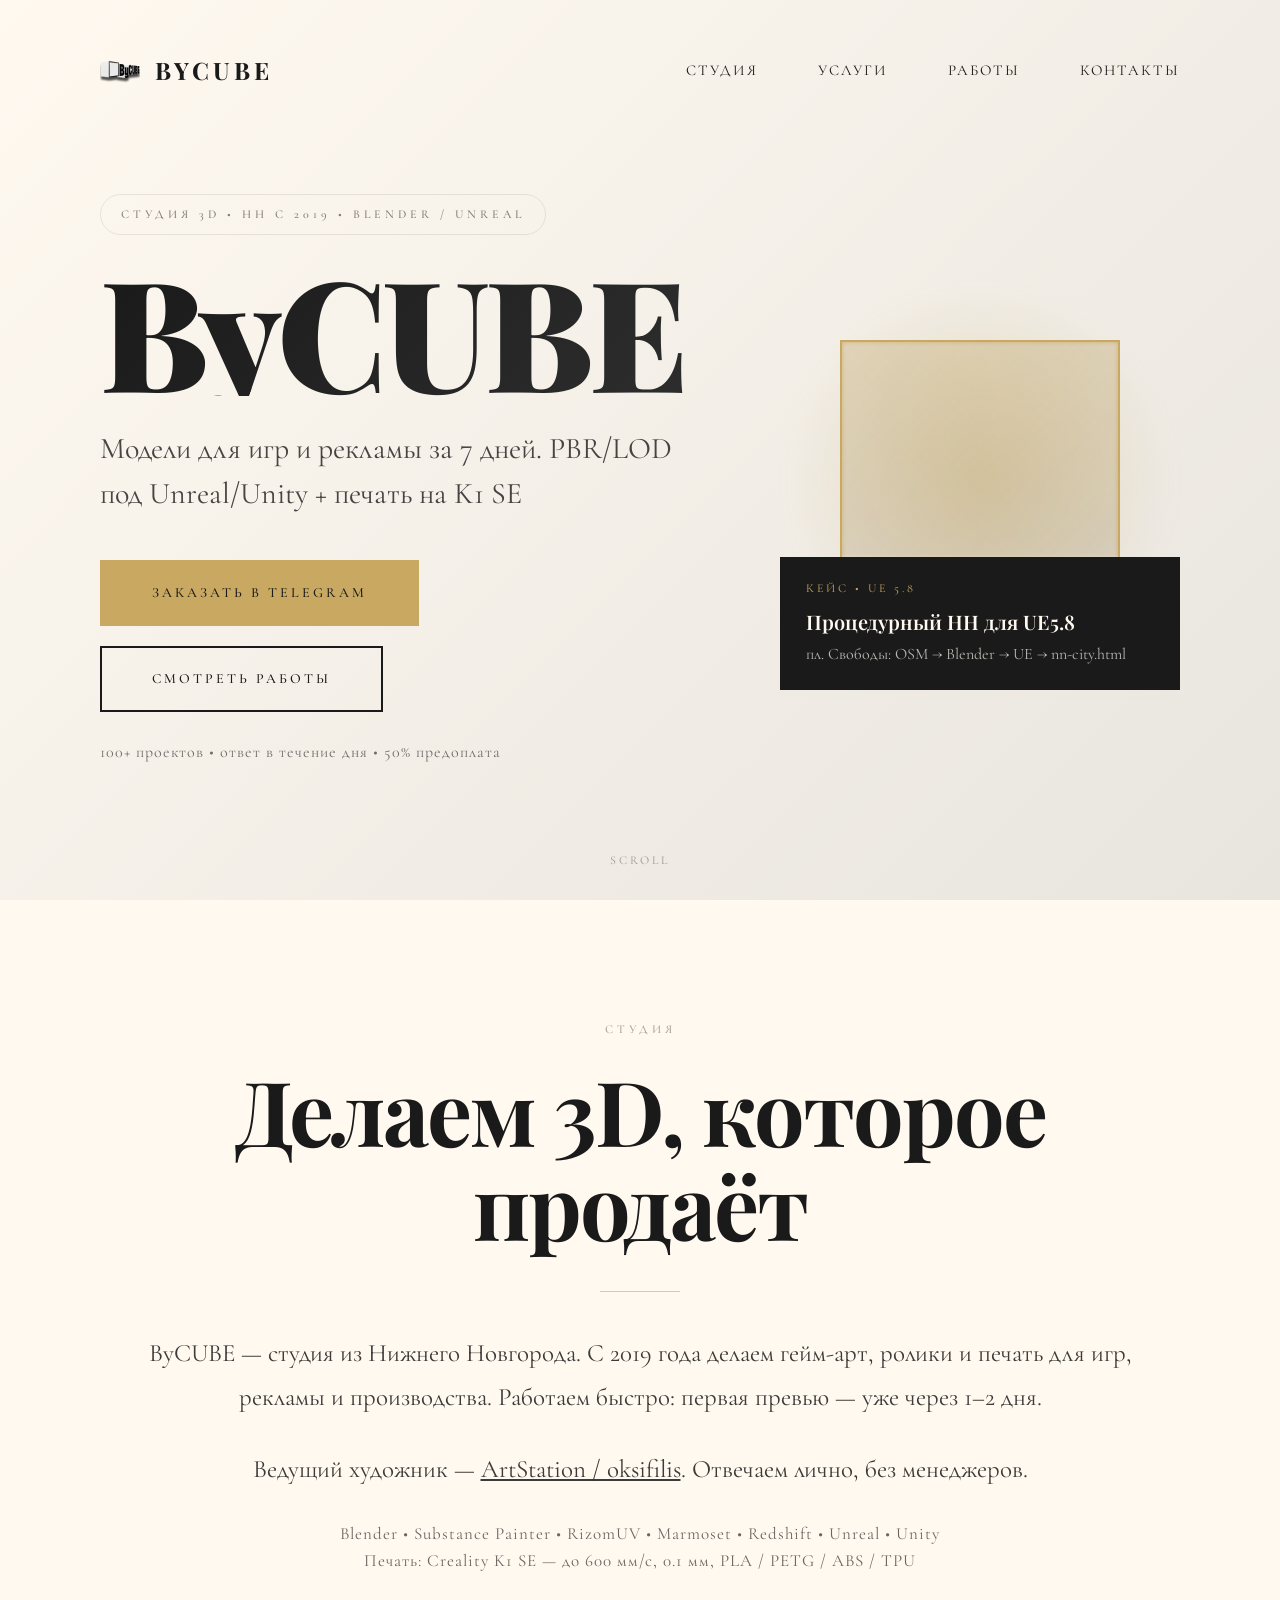
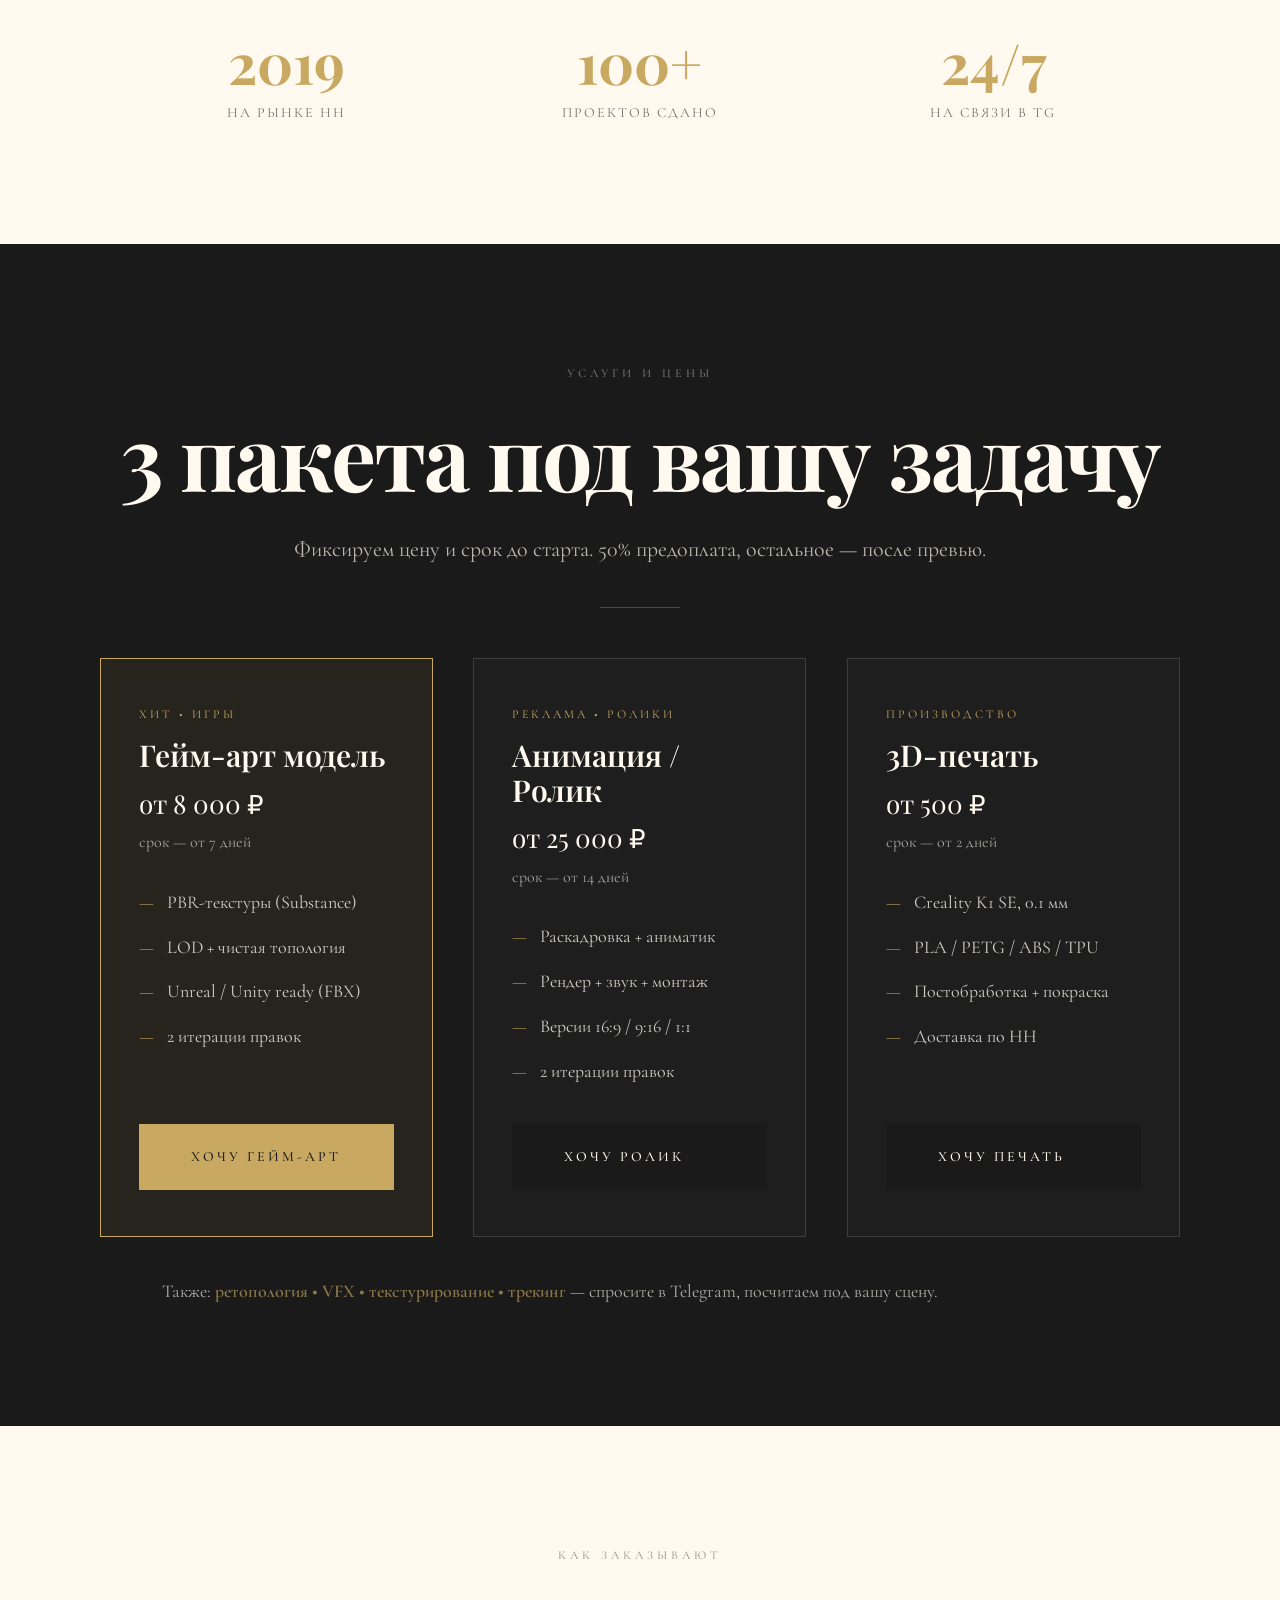
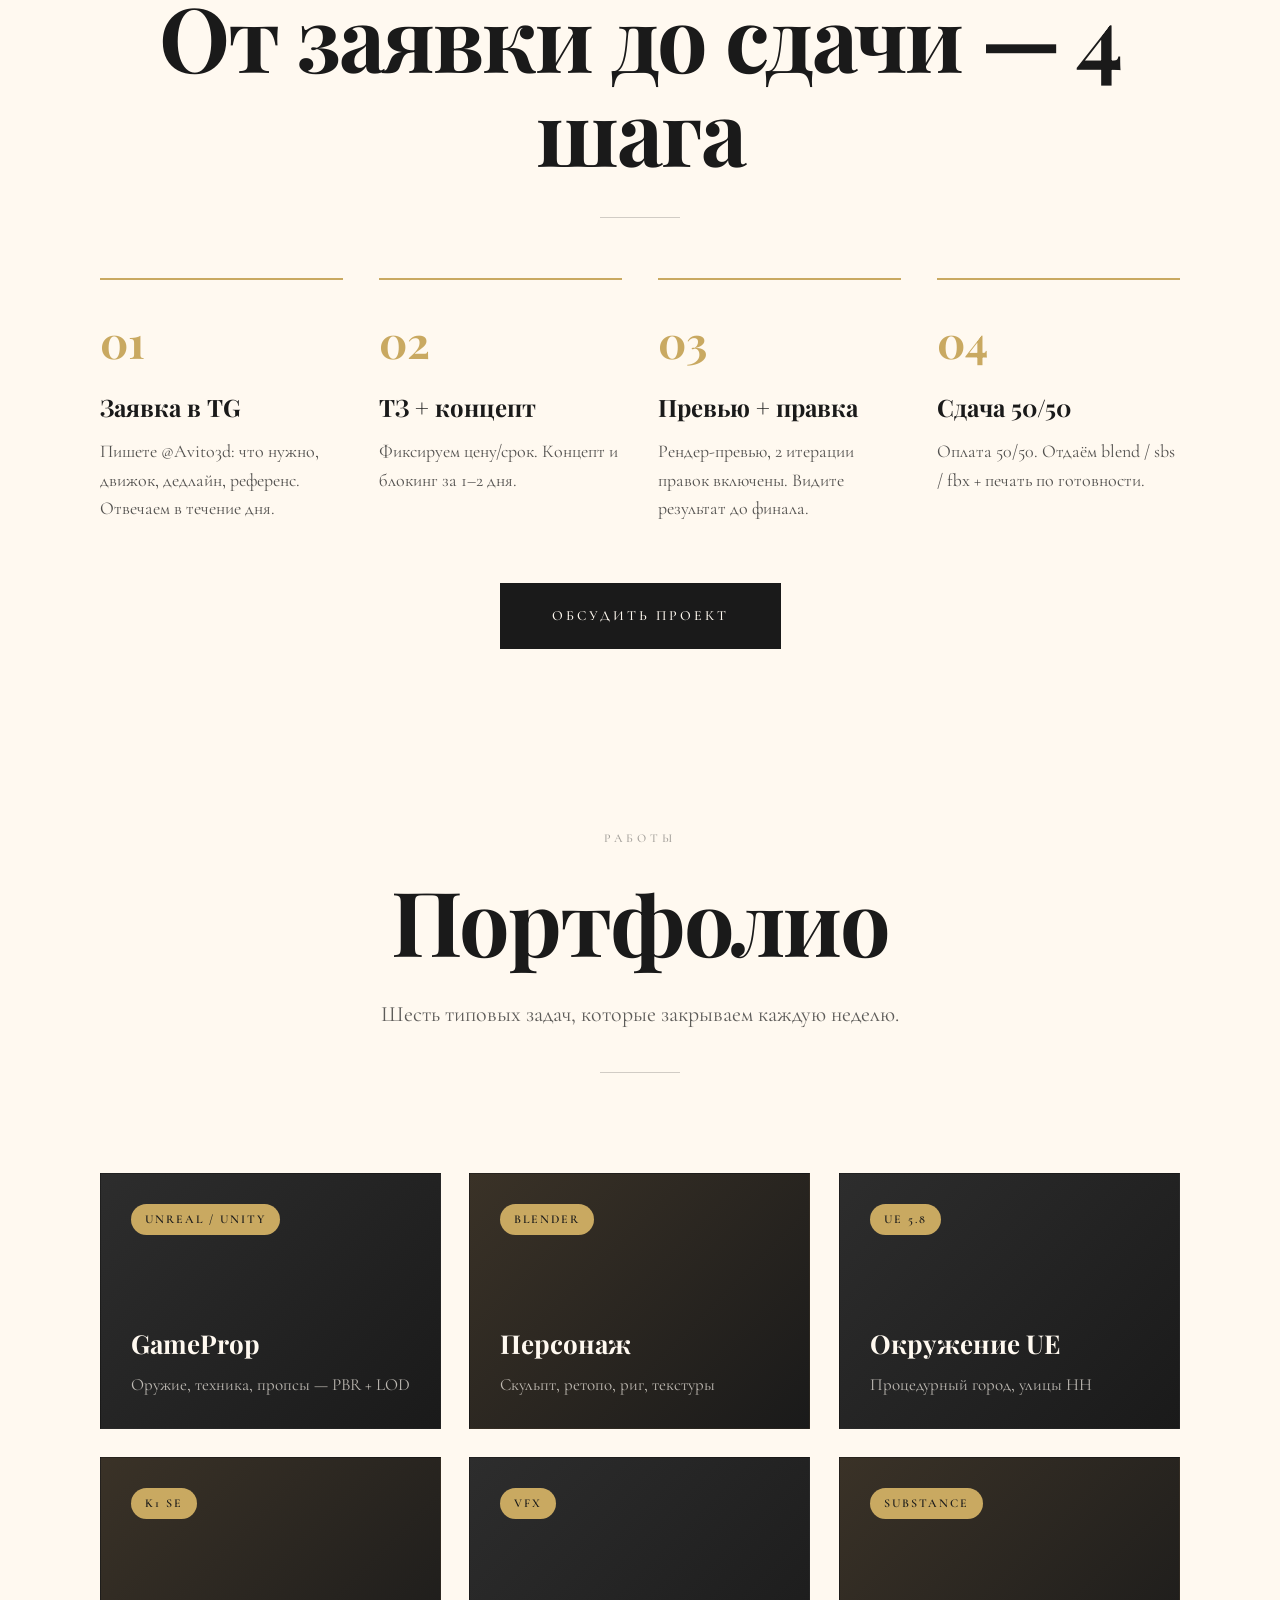
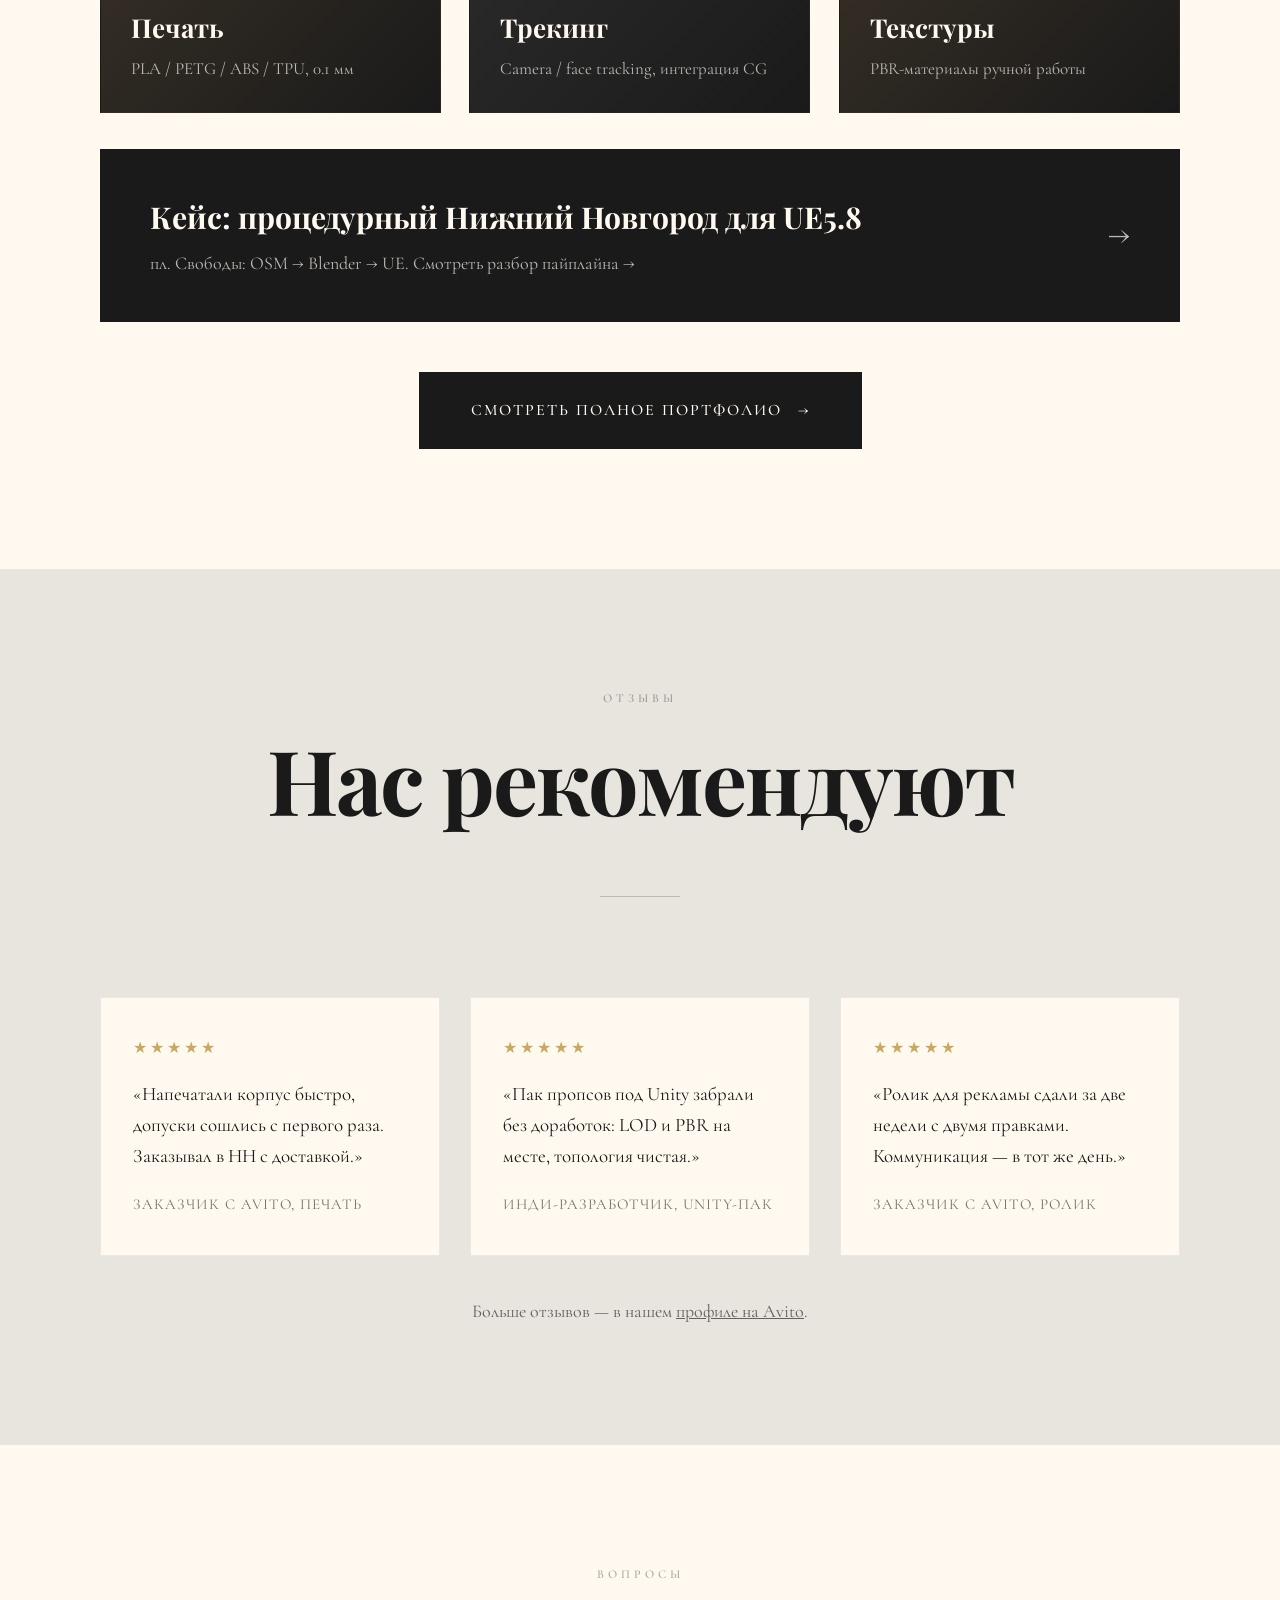
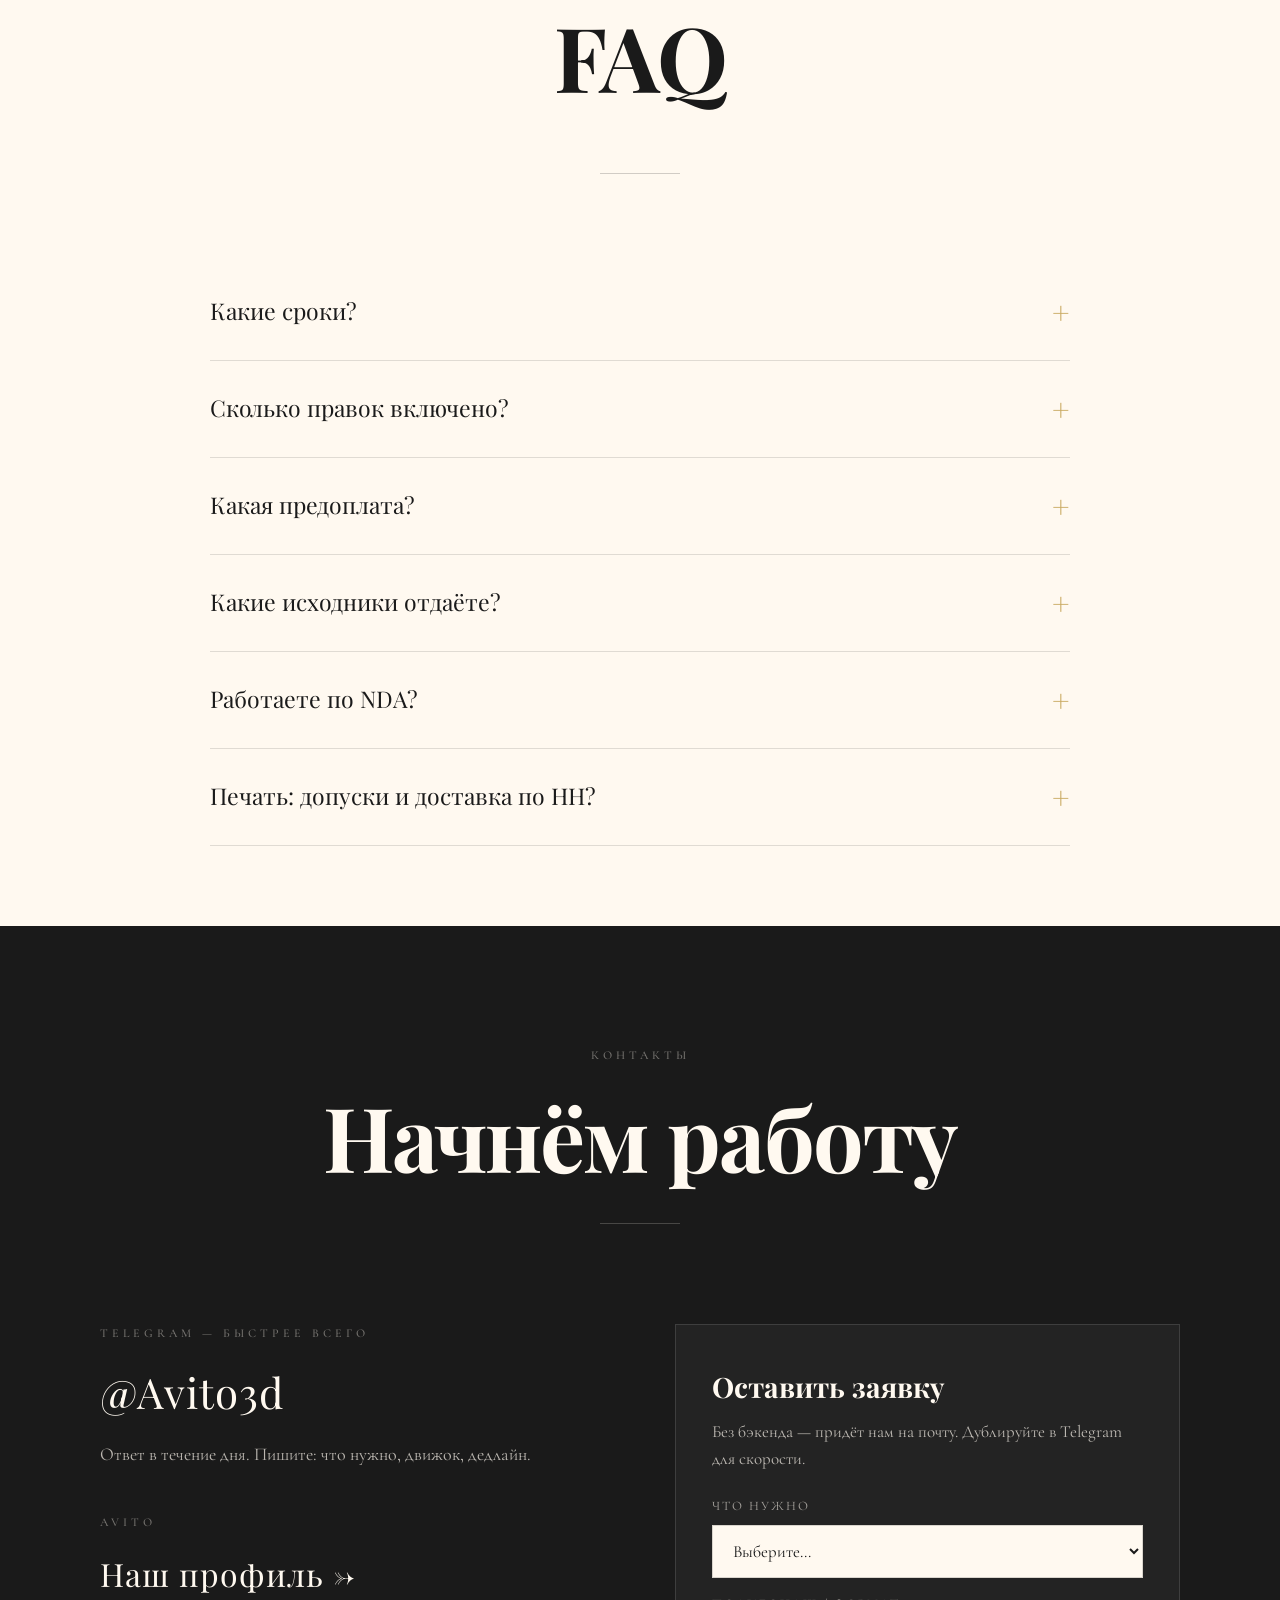
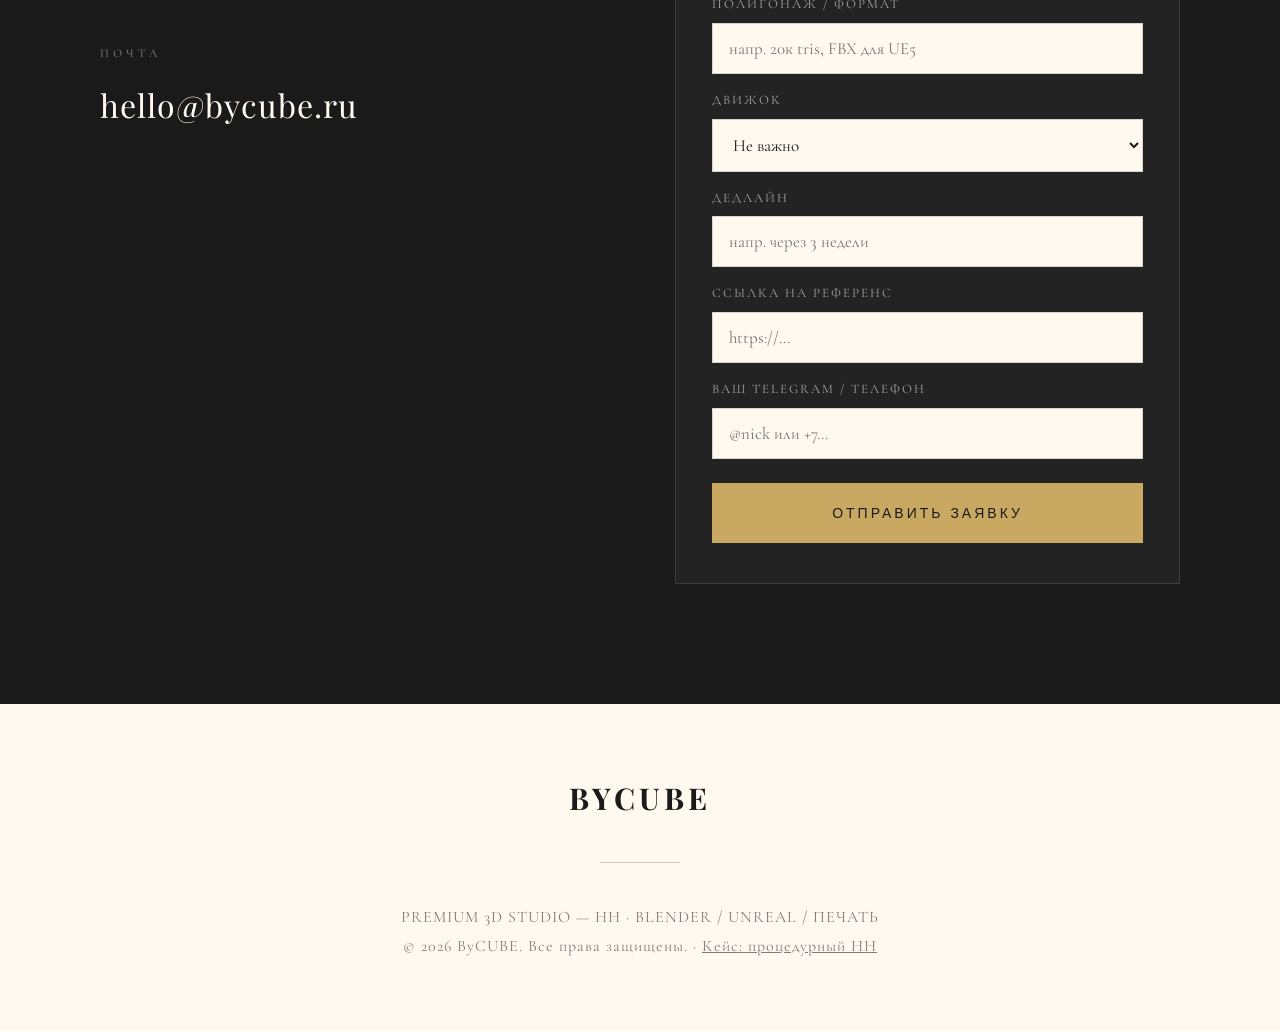
==== commit a2e7ea81: "ByCUBE v2: продающая пересборка + nn-city кейс без GLB (SEO, пакеты, FAQ, 2026)" ====
--- a/index.html
+++ b/index.html
@@ -1,1035 +1,409 @@
-<!DOCTYPE html>
-<html lang="ru">
-<head>
-    <meta charset="UTF-8">
-    <meta name="viewport" content="width=device-width, initial-scale=1.0">
-    <meta name="description" content="ByCUBE — Премиальная 3D студия. Профессиональное моделирование, анимация, трекинг и 3D-печать для игр, рекламы и кино.">
-    <meta name="keywords" content="3d студия, 3d моделирование премиум, 3d анимация, blender студия, unreal engine, unity 3d, substance painter, профессиональная 3d печать, creality, game art, vfx студия">
-    <meta name="author" content="ByCUBE Studio">
-    
-    <!-- Open Graph -->
-    <meta property="og:title" content="ByCUBE — Премиальная 3D Студия">
-    <meta property="og:description" content="Профессиональное 3D-моделирование и анимация для игр, рекламы и кино">
-    <meta property="og:type" content="website">
-    
-    <title>ByCUBE — Премиальная 3D Студия | Моделирование & Анимация</title>
-    
-    <!-- Favicon -->
-    <link rel="icon" type="image/svg+xml" href="data:image/svg+xml,%3Csvg xmlns='http://www.w3.org/2000/svg' viewBox='0 0 100 100'%3E%3Crect fill='%230A0A0A' width='100' height='100'/%3E%3Ctext x='50' y='70' font-size='60' text-anchor='middle' font-family='Arial' font-weight='900' fill='%23E8DDD3'%3EBC%3C/text%3E%3C/svg%3E">
-    
-    <link href="https://fonts.googleapis.com/css2?family=Playfair+Display:wght@400;500;700;900&family=Cormorant+Garamond:wght@300;400;500;600&display=swap" rel="stylesheet">
-    
-    <style>
-        * {
-            margin: 0;
-            padding: 0;
-            box-sizing: border-box;
-        }
-
-        :root {
-            --ivory: #FFF9F0;
-            --charcoal: #1A1A1A;
-            --gold: #C9A961;
-            --silver: #E8E5DF;
-            --accent: #2D2D2D;
-        }
-
-        body {
-            font-family: 'Cormorant Garamond', serif;
-            background: var(--ivory);
-            color: var(--charcoal);
-            overflow-x: hidden;
-            line-height: 1.6;
-        }
-
-        ::selection {
-            background: var(--gold);
-            color: var(--ivory);
-        }
-
-        /* Custom cursor */
-        .cursor-dot {
-            width: 6px;
-            height: 6px;
-            background: var(--charcoal);
-            border-radius: 50%;
-            position: fixed;
-            pointer-events: none;
-            z-index: 9999;
-            transition: transform 0.05s ease;
-            mix-blend-mode: difference;
-        }
-
-        .cursor-ring {
-            width: 50px;
-            height: 50px;
-            border: 1px solid var(--charcoal);
-            border-radius: 50%;
-            position: fixed;
-            pointer-events: none;
-            z-index: 9998;
-            transition: all 0.15s cubic-bezier(0.645, 0.045, 0.355, 1);
-            mix-blend-mode: difference;
-        }
-
-        @media (max-width: 1024px) {
-            .cursor-dot, .cursor-ring {
-                display: none;
-            }
-        }
-
-        /* Header — матовое стекло */
-        header {
-            position: fixed;
-            top: 0;
-            width: 100%;
-            padding: 50px 100px;
-            display: flex;
-            justify-content: space-between;
-            align-items: center;
-            z-index: 100;
-            transition: all 0.4s cubic-bezier(0.645, 0.045, 0.355, 1);
-        }
-
-        header.scrolled {
-            background: rgba(255, 249, 240, 0.55);
-            backdrop-filter: blur(24px) saturate(150%);
-            -webkit-backdrop-filter: blur(24px) saturate(150%);
-            padding: 25px 100px;
-            box-shadow: 0 1px 0 rgba(0,0,0,0.03);
-            border-bottom: 1px solid rgba(255,255,255,0.25);
-        }
-
-        .logo-container {
-            display: flex;
-            align-items: center;
-            gap: 15px;
-        }
-
-        /* PNG логотип из GitHub */
-        .logo-img {
-            width: 40px;
-            height: 40px;
-            object-fit: contain;
-            transition: transform 0.3s ease;
-            filter: brightness(0) invert(1); /* белый на тёмном фоне */
-        }
-
-        .logo-img:hover {
-            transform: rotate(90deg);
-        }
-
-        .logo {
-            font-family: 'Playfair Display', serif;
-            font-size: 24px;
-            font-weight: 700;
-            letter-spacing: 4px;
-            color: var(--charcoal);
-            line-height: 1.1;
-            position: relative;
-            top: 1px;
-            padding-top: 2px;
-        }
-
-        .logo .cube {
-            text-transform: uppercase;
-        }
-
-        nav {
-            display: flex;
-            gap: 60px;
-        }
-
-        nav a {
-            font-size: 15px;
-            color: var(--charcoal);
-            text-decoration: none;
-            letter-spacing: 2px;
-            transition: opacity 0.3s;
-            font-weight: 400;
-            text-transform: uppercase;
-            position: relative;
-        }
-
-        nav a:after {
-            content: '';
-            position: absolute;
-            bottom: -5px;
-            left: 0;
-            width: 0;
-            height: 1px;
-            background: var(--gold);
-            transition: width 0.3s ease;
-        }
-
-        nav a:hover:after {
-            width: 100%;
-        }
-
-        .menu-toggle {
-            display: none;
-            flex-direction: column;
-            gap: 7px;
-            cursor: pointer;
-            z-index: 101;
-        }
-
-        .menu-toggle span {
-            width: 32px;
-            height: 2px;
-            background: var(--charcoal);
-            transition: all 0.3s cubic-bezier(0.645, 0.045, 0.355, 1);
-        }
-
-        /* Hero */
-        .hero {
-            height: 100vh;
-            display: flex;
-            flex-direction: column;
-            justify-content: center;
-            align-items: center;
-            text-align: center;
-            padding: 0 40px;
-            position: relative;
-            background: linear-gradient(135deg, var(--ivory) 0%, var(--silver) 100%);
-        }
-
-        .hero-badge {
-            font-size: 12px;
-            letter-spacing: 4px;
-            text-transform: uppercase;
-            color: var(--charcoal);
-            opacity: 0.5;
-            margin-bottom: 40px;
-            animation: fadeInUp 1s ease;
-            font-weight: 500;
-        }
-
-        .hero h1 {
-            font-family: 'Playfair Display', serif;
-            font-size: clamp(70px, 15vw, 220px);
-            font-weight: 900;
-            letter-spacing: -4px;
-            line-height: 0.85;
-            margin-bottom: 40px;
-            animation: fadeInUp 1.2s ease;
-            background: linear-gradient(135deg, var(--charcoal) 0%, var(--accent) 100%);
-            -webkit-background-clip: text;
-            -webkit-text-fill-color: transparent;
-            background-clip: text;
-        }
-
-        .hero-subtitle {
-            font-size: clamp(20px, 3vw, 36px);
-            font-weight: 400;
-            letter-spacing: 6px;
-            opacity: 0.7;
-            animation: fadeInUp 1.4s ease;
-            max-width: 900px;
-            line-height: 1.6;
-        }
-
-        .hero-cta {
-            margin-top: 60px;
-            animation: fadeInUp 1.6s ease;
-        }
-
-        .cta-button {
-            display: inline-block;
-            padding: 20px 50px;
-            background: var(--charcoal);
-            color: var(--ivory);
-            text-decoration: none;
-            font-size: 14px;
-            letter-spacing: 3px;
-            text-transform: uppercase;
-            transition: all 0.3s ease;
-            border: 2px solid var(--charcoal);
-            font-weight: 500;
-        }
-
-        .cta-button:hover {
-            background: transparent;
-            color: var(--charcoal);
-            transform: translateY(-3px);
-            box-shadow: 0 10px 30px rgba(0,0,0,0.1);
-        }
-
-        @keyframes fadeInUp {
-            from { opacity: 0; transform: translateY(50px); }
-            to { opacity: 1; transform: translateY(0); }
-        }
-
-        .scroll-indicator {
-            position: absolute;
-            bottom: 80px;
-            font-size: 12px;
-            letter-spacing: 3px;
-            opacity: 0.4;
-            animation: float 3s ease-in-out infinite;
-            text-transform: uppercase;
-        }
-
-        @keyframes float {
-            0%, 100% { transform: translateY(0); }
-            50% { transform: translateY(-15px); }
-        }
-
-        section {
-            min-height: 100vh;
-            padding: 150px 100px;
-            display: flex;
-            flex-direction: column;
-            align-items: center;
-            justify-content: center;
-        }
-
-        .about { background: var(--ivory); }
-        .about-content { max-width: 1000px; text-align: center; }
-
-        .section-label {
-            font-size: 12px;
-            letter-spacing: 4px;
-            text-transform: uppercase;
-            opacity: 0.4;
-            margin-bottom: 30px;
-            font-weight: 500;
-        }
-
-        .about-content h2 {
-            font-family: 'Playfair Display', serif;
-            font-size: clamp(50px, 10vw, 110px);
-            font-weight: 700;
-            margin-bottom: 60px;
-            letter-spacing: -2px;
-            line-height: 1;
-        }
-
-        .about-text {
-            font-size: clamp(20px, 2.5vw, 28px);
-            line-height: 1.8;
-            margin-bottom: 40px;
-            opacity: 0.8;
-            font-weight: 400;
-        }
-
-        .stats-grid {
-            display: grid;
-            grid-template-columns: repeat(3, 1fr);
-            gap: 60px;
-            margin-top: 80px;
-            width: 100%;
-        }
-
-        .stat-item { text-align: center; }
-        .stat-number { font-family: 'Playfair Display', serif; font-size: 60px; font-weight: 700; color: var(--gold); line-height: 1; }
-        .stat-label { font-size: 14px; letter-spacing: 2px; text-transform: uppercase; opacity: 0.6; margin-top: 15px; }
-
-        .services { background: var(--charcoal); color: var(--ivory); }
-        .section-title { font-family: 'Playfair Display', serif; font-size: clamp(50px, 10vw, 110px); font-weight: 700; margin-bottom: 100px; letter-spacing: -2px; text-align: center; line-height: 1; }
-
-        .services-grid {
-            display: grid;
-            grid-template-columns: repeat(auto-fit, minmax(320px, 1fr));
-            gap: 80px;
-            width: 100%;
-            max-width: 1400px;
-        }
-
-        .service-item {
-            opacity: 0;
-            animation: fadeIn 0.8s ease forwards;
-            padding: 40px;
-            border: 1px solid rgba(255,255,255,0.1);
-            transition: all 0.3s ease;
-        }
-
-        .service-item:hover {
-            border-color: var(--gold);
-            transform: translateY(-5px);
-        }
-
-        .service-item:nth-child(1) { animation-delay: 0.1s; }
-        .service-item:nth-child(2) { animation-delay: 0.2s; }
-        .service-item:nth-child(3) { animation-delay: 0.3s; }
-        .service-item:nth-child(4) { animation-delay: 0.4s; }
-        .service-item:nth-child(5) { animation-delay: 0.5s; }
-        .service-item:nth-child(6) { animation-delay: 0.6s; }
-        .service-item:nth-child(7) { animation-delay: 0.7s; }
-
-        @keyframes fadeIn { to { opacity: 1; } }
-
-        .service-title { font-family: 'Playfair Display', serif; font-size: 32px; font-weight: 600; margin-bottom: 20px; letter-spacing: 1px; color: var(--gold); }
-        .service-desc { font-size: 18px; line-height: 1.7; opacity: 0.7; font-weight: 300; }
-
-        .portfolio { background: var(--ivory); min-height: auto; padding: 150px 100px; }
-        .portfolio-intro { text-align: center; max-width: 800px; margin: 0 auto 80px; }
-        .portfolio-intro p { font-size: 22px; opacity: 0.7; line-height: 1.7; }
-
-        .artstation-link {
-            display: inline-flex;
-            align-items: center;
-            gap: 20px;
-            margin-top: 60px;
-            padding: 30px 60px;
-            background: var(--charcoal);
-            color: var(--ivory);
-            text-decoration: none;
-            font-size: 18px;
-            letter-spacing: 2px;
-            text-transform: uppercase;
-            transition: all 0.4s ease;
-            border: 2px solid var(--charcoal);
-            font-weight: 500;
-        }
-
-        .artstation-link:hover {
-            background: transparent;
-            color: var(--charcoal);
-            transform: translateY(-5px);
-            box-shadow: 0 15px 40px rgba(0,0,0,0.15);
-        }
-
-        .contact { background: var(--charcoal); color: var(--ivory); flex-direction: column; text-align: center; }
-        .contact .section-title { color: var(--ivory); }
-
-        .contact-grid {
-            display: grid;
-            grid-template-columns: repeat(auto-fit, minmax(300px, 1fr));
-            gap: 80px;
-            margin-top: 80px;
-            width: 100%;
-            max-width: 1000px;
-        }
-
-        .contact-item { text-align: center; }
-        .contact-label { font-size: 12px; letter-spacing: 4px; text-transform: uppercase; opacity: 0.4; margin-bottom: 20px; font-weight: 500; }
-
-        .contact-link {
-            font-family: 'Playfair Display', serif;
-            font-size: clamp(28px, 5vw, 48px);
-            color: var(--ivory);
-            text-decoration: none;
-            letter-spacing: 1px;
-            transition: all 0.3s ease;
-            position: relative;
-            display: inline-block;
-        }
-
-        .contact-link:after {
-            content: '';
-            position: absolute;
-            bottom: -8px;
-            left: 0;
-            width: 0;
-            height: 2px;
-            background: var(--gold);
-            transition: width 0.4s ease;
-        }
-
-        .contact-link:hover:after { width: 100%; }
-
-        footer {
-            background: var(--ivory);
-            color: var(--charcoal);
-            padding: 80px 100px;
-            text-align: center;
-        }
-
-        .footer-content { max-width: 1200px; margin: 0 auto; }
-        .footer-logo { font-family: 'Playfair Display', serif; font-size: 32px; font-weight: 700; letter-spacing: 4px; margin-bottom: 30px; }
-        .footer-text { font-size: 16px; letter-spacing: 2px; opacity: 0.5; line-height: 1.8; }
-
-        /* Slot Machine */
-        .slot-machine {
-            margin-top: 60px;
-            padding: 40px;
-            background: rgba(0,0,0,0.02);
-            border-radius: 8px;
-            display: inline-block;
-        }
-
-        .slot-title {
-            font-size: 14px;
-            letter-spacing: 3px;
-            text-transform: uppercase;
-            opacity: 0.3;
-            margin-bottom: 20px;
-            text-align: center;
-        }
-
-        .slots-container {
-            display: flex;
-            gap: 15px;
-            margin-bottom: 25px;
-            justify-content: center;
-        }
-
-        .slot {
-            width: 80px;
-            height: 100px;
-            background: white;
-            border: 2px solid rgba(0,0,0,0.1);
-            border-radius: 4px;
-            display: flex;
-            align-items: center;
-            justify-content: center;
-            font-size: 48px;
-            overflow: hidden;
-            position: relative;
-        }
-
-        .slot-inner {
-            transition: transform 0.1s ease;
-        }
-
-        .spin-button {
-            padding: 15px 40px;
-            background: var(--charcoal);
-            color: var(--ivory);
-            border: none;
-            cursor: pointer;
-            font-size: 14px;
-            letter-spacing: 2px;
-            text-transform: uppercase;
-            transition: all 0.3s ease;
-            font-family: 'Cormorant Garamond', serif;
-            font-weight: 500;
-        }
-
-        .spin-button:hover {
-            background: var(--gold);
-            transform: translateY(-2px);
-        }
-
-        .spin-button:disabled {
-            opacity: 0.5;
-            cursor: not-allowed;
-        }
-
-        .slot-result {
-            margin-top: 20px;
-            font-size: 18px;
-            letter-spacing: 2px;
-            opacity: 0;
-            transition: opacity 0.3s;
-            text-align: center;
-            height: 40px;
-            line-height: 1.5;
-        }
-
-        .slot-result.show { opacity: 1; }
-        .slot-result.win { color: var(--gold); font-weight: 600; }
-
-        .divider {
-            width: 80px;
-            height: 1px;
-            background: var(--charcoal);
-            margin: 50px auto;
-            opacity: 0.2;
-        }
-
-        .services .divider,
-        .contact .divider {
-            background: var(--ivory);
-        }
-
-        #confetti-canvas {
-            position: fixed;
-            top: 0;
-            left: 0;
-            width: 100%;
-            height: 100%;
-            pointer-events: none;
-            z-index: 9999;
-        }
-
-        /* Responsive */
-        @media (max-width: 1024px) {
-            header {
-                padding: 30px 40px;
-            }
-
-            header.scrolled {
-                padding: 20px 40px;
-            }
-
-            nav {
-                position: fixed;
-                top: 0;
-                left: -100%;
-                width: 100%;
-                height: 100vh;
-                background: var(--ivory);
-                flex-direction: column;
-                justify-content: center;
-                align-items: center;
-                gap: 50px;
-                transition: left 0.4s cubic-bezier(0.645, 0.045, 0.355, 1);
-                z-index: 99;
-            }
-
-            nav.active {
-                left: 0;
-            }
-
-            nav a {
-                font-size: 28px;
-            }
-
-            .menu-toggle {
-                display: flex;
-            }
-
-            .menu-toggle.active span:nth-child(1) {
-                transform: rotate(45deg) translate(9px, 9px);
-            }
-
-            .menu-toggle.active span:nth-child(2) {
-                opacity: 0;
-            }
-
-            .menu-toggle.active span:nth-child(3) {
-                transform: rotate(-45deg) translate(8px, -8px);
-            }
-
-            section {
-                padding: 100px 40px;
-            }
-
-            .services-grid {
-                grid-template-columns: 1fr;
-                gap: 50px;
-            }
-
-            .stats-grid {
-                grid-template-columns: 1fr;
-                gap: 40px;
-            }
-
-            .contact-grid {
-                grid-template-columns: 1fr;
-                gap: 50px;
-            }
-
-            .slots-container {
-                gap: 10px;
-            }
-
-            .slot {
-                width: 60px;
-                height: 80px;
-                font-size: 36px;
-            }
-        }
-
-        @media (max-width: 640px) {
-            header {
-                padding: 25px 20px;
-            }
-
-            section {
-                padding: 80px 20px;
-            }
-
-            footer {
-                padding: 60px 20px;
-            }
-
-            .service-item {
-                padding: 30px 20px;
-            }
-
-            .artstation-link {
-                padding: 25px 40px;
-                font-size: 16px;
-            }
-
-            .spin-button {
-                padding: 12px 30px;
-                font-size: 13px;
-            }
-        }
-    </style>
-</head>
-<body>
-    <canvas id="confetti-canvas"></canvas>
-    <div class="cursor-dot"></div>
-    <div class="cursor-ring"></div>
-
-    <header id="header">
-        <div class="logo-container">
-            <!-- Логотип из GitHub (raw) -->
-            <img src="https://raw.githubusercontent.com/harper68000219-ctrl/bycube/main/logo.png" alt="ByCUBE Logo" class="logo-img">
-            <div class="logo">By<span class="cube">CUBE</span></div>
-        </div>
-        <div class="menu-toggle" id="menuToggle">
-            <span></span>
-            <span></span>
-            <span></span>
-        </div>
-        <nav id="nav">
-            <a href="#about">Студия</a>
-            <a href="#services">Услуги</a>
-            <a href="#portfolio">Работы</a>
-            <a href="#contact">Контакты</a>
-        </nav>
-    </header>
-
-    <section class="hero">
-        <div class="hero-badge">Premium 3D Studio</div>
-        <h1>ByCUBE</h1>
-        <p class="hero-subtitle">Создаём визуальные миры<br>для игр, рекламы и кино</p>
-        <div class="hero-cta">
-            <a href="#contact" class="cta-button">Начать проект</a>
-        </div>
-        <div class="scroll-indicator">Scroll Down</div>
-    </section>
-
-    <section class="about" id="about">
-        <div class="about-content">
-            <div class="section-label">О нас</div>
-            <h2>Профессиональная<br>3D-студия</h2>
-            <div class="divider"></div>
-            <p class="about-text">
-                Специализируемся на создании высококачественного 3D-контента для игровой индустрии, 
-                рекламы и кинематографа. Работаем с проектами любой сложности — от концепта до финального рендера.
-            </p>
-            <p class="about-text">
-                Используем профессиональный инструментарий: <strong>Blender, Substance Painter, 
-                RizomUV, Marmoset Toolbag, Redshift, Unreal Engine, Unity</strong> и другие индустриальные решения.
-            </p>
-            <p class="about-text">
-                Для физического воплощения моделей используем передовое оборудование <strong>Creality K1 SE</strong> — 
-                высокоскоростной 3D-принтер с точностью до 0.1 мм.
-            </p>
-
-            <div class="stats-grid">
-                <div class="stat-item">
-                    <div class="stat-number">2019</div>
-                    <div class="stat-label">На рынке</div>
-                </div>
-                <div class="stat-item">
-                    <div class="stat-number">100+</div>
-                    <div class="stat-label">Проектов</div>
-                </div>
-                <div class="stat-item">
-                    <div class="stat-number">24/7</div>
-                    <div class="stat-label">Поддержка</div>
-                </div>
-            </div>
-
-            <p class="about-text" style="margin-top: 60px; font-size: 18px; opacity: 0.5;">
-                Нижний Новгород
-            </p>
-        </div>
-    </section>
-
-    <section class="services" id="services">
-        <div style="width: 100%; max-width: 1400px;">
-            <div class="section-label" style="text-align: center; color: var(--ivory);">Экспертиза</div>
-            <h2 class="section-title">Наши услуги</h2>
-            <div class="divider"></div>
-            <div class="services-grid">
-                <div class="service-item">
-                    <h3 class="service-title">3D-моделирование</h3>
-                    <p class="service-desc">Высокодетализированные модели для игр, рекламы и визуализации. Персонажи, техника, оружие, окружение — любой уровень сложности.</p>
-                </div>
-                <div class="service-item">
-                    <h3 class="service-title">Анимация</h3>
-                    <p class="service-desc">Коммерческие ролики, презентации продуктов, мультипликация. Полный цикл от раскадровки до финального композитинга.</p>
-                </div>
-                <div class="service-item">
-                    <h3 class="service-title">Игровые активы</h3>
-                    <p class="service-desc">Unity и Unreal Engine ready модели. PBR-текстурирование, оптимизированная топология, LOD, запечённые карты.</p>
-                </div>
-                <div class="service-item">
-                    <h3 class="service-title">Ретопология</h3>
-                    <p class="service-desc">Профессиональная оптимизация высокополигональных скульптов. Чистая топология для анимации и real-time рендеринга.</p>
-                </div>
-                <div class="service-item">
-                    <h3 class="service-title">VFX и трекинг</h3>
-                    <p class="service-desc">Face tracking, camera tracking, интеграция CG в live-action. Профессиональные визуальные эффекты для рекламы и кино.</p>
-                </div>
-                <div class="service-item">
-                    <h3 class="service-title">Текстурирование</h3>
-                    <p class="service-desc">Фотореалистичные и стилизованные PBR-материалы в Substance Painter. Ручная проработка каждого материала.</p>
-                </div>
-                <div class="service-item">
-                    <h3 class="service-title">3D-печать</h3>
-                    <p class="service-desc">Печать на Creality K1 SE. Скорость до 600 мм/с, точность 0.1 мм. PLA, PETG, ABS, TPU. Постобработка и покраска.</p>
-                </div>
-            </div>
-        </div>
-    </section>
-
-    <section class="portfolio" id="portfolio">
-        <div class="section-label">Наши работы</div>
-        <h2 class="section-title">Портфолио</h2>
-        <div class="divider"></div>
-        
-        <div class="portfolio-intro">
-            <p>
-                Мы создали десятки проектов для игровой индустрии, рекламных агентств и независимых разработчиков. 
-                Каждая работа отражает наш подход к качеству и детализации.
-            </p>
-            <a href="https://www.artstation.com/oksifilis" class="artstation-link" target="_blank">
-                <span>Смотреть полное портфолио</span>
-                <span>→</span>
-            </a>
-        </div>
-    </section>
-
-    <section class="contact" id="contact">
-        <div class="section-label" style="color: var(--ivory);">Свяжитесь с нами</div>
-        <h2 class="section-title">Начнём работу</h2>
-        <div class="divider"></div>
-        <div class="contact-grid">
-            <div class="contact-item">
-                <div class="contact-label">Telegram</div>
-                <a href="https://t.me/Avito3d" class="contact-link" target="_blank">@Avito3d</a>
-            </div>
-            <div class="contact-item">
-                <div class="contact-label">Avito</div>
-                <a href="https://www.avito.ru/user/08c77c8a926f2a148b2a59df87a85065/profile" class="contact-link" target="_blank">Наш профиль</a>
-            </div>
-        </div>
-    </section>
-
-    <footer>
-        <div class="footer-content">
-            <div class="footer-logo">ByCUBE</div>
-            <div class="divider"></div>
-            <p class="footer-text">
-                PREMIUM 3D STUDIO<br>
-                Профессиональное моделирование, анимация и визуализация с 2019 года<br>
-                © 2024 ByCUBE. Все права защищены.
-            </p>
-            
-            <div class="slot-machine">
-                <div class="slot-title">Попробуй удачу</div>
-                <div class="slots-container">
-                    <div class="slot"><div class="slot-inner" id="slot1">😎</div></div>
-                    <div class="slot"><div class="slot-inner" id="slot2">😎</div></div>
-                    <div class="slot"><div class="slot-inner" id="slot3">😎</div></div>
-                </div>
-                <button class="spin-button" id="spinButton">Крутить</button>
-                <div class="slot-result" id="slotResult"></div>
-            </div>
-        </div>
-    </footer>
-
-    <script>
-        // Custom cursor
-        const dot = document.querySelector('.cursor-dot');
-        const ring = document.querySelector('.cursor-ring');
-        let mouseX = 0, mouseY = 0, dotX = 0, dotY = 0, ringX = 0, ringY = 0;
-
-        document.addEventListener('mousemove', (e) => {
-            mouseX = e.clientX;
-            mouseY = e.clientY;
-        });
-
-        function animateCursor() {
-            dotX += (mouseX - dotX) * 0.95;
-            dotY += (mouseY - dotY) * 0.95;
-            ringX += (mouseX - ringX) * 0.2;
-            ringY += (mouseY - ringY) * 0.2;
-
-            dot.style.left = dotX + 'px';
-            dot.style.top = dotY + 'px';
-            ring.style.left = (ringX - 25) + 'px';
-            ring.style.top = (ringY - 25) + 'px';
-
-            requestAnimationFrame(animateCursor);
-        }
-
-        if (window.innerWidth > 1024) {
-            animateCursor();
-        }
-
-        // Hover on links
-        document.querySelectorAll('a, button, .logo, .logo-img').forEach(el => {
-            el.addEventListener('mouseenter', () => {
-                ring.style.width = '70px';
-                ring.style.height = '70px';
-                ring.style.borderWidth = '2px';
-            });
-            el.addEventListener('mouseleave', () => {
-                ring.style.width = '50px';
-                ring.style.height = '50px';
-                ring.style.borderWidth = '1px';
-            });
-        });
-
-        // Mobile menu
-        const menuToggle = document.getElementById('menuToggle');
-        const nav = document.getElementById('nav');
-        menuToggle.addEventListener('click', () => {
-            menuToggle.classList.toggle('active');
-            nav.classList.toggle('active');
-        });
-        document.querySelectorAll('nav a').forEach(link => {
-            link.addEventListener('click', () => {
-                menuToggle.classList.remove('active');
-                nav.classList.remove('active');
-            });
-        });
-
-        // Smooth scroll
-        document.querySelectorAll('a[href^="#"]').forEach(anchor => {
-            anchor.addEventListener('click', function (e) {
-                e.preventDefault();
-                document.querySelector(this.getAttribute('href')).scrollIntoView({ behavior: 'smooth' });
-            });
-        });
-
-        // Header scroll
-        window.addEventListener('scroll', () => {
-            document.getElementById('header').classList.toggle('scrolled', window.scrollY > 100);
-        });
-
-        // Service items animation
-        const observer = new IntersectionObserver((entries) => {
-            entries.forEach(entry => {
-                if (entry.isIntersecting) {
-                    entry.target.style.opacity = '1';
-                    entry.target.style.transform = 'translateY(0)';
-                }
-            });
-        }, { threshold: 0.2, rootMargin: '0px 0px -100px 0px' });
-
-        document.querySelectorAll('.service-item').forEach(item => {
-            item.style.opacity = '0';
-            item.style.transform = 'translateY(30px)';
-            observer.observe(item);
-        });
-
-        // Slot Machine + Confetti
-        const symbols = ['😎', '🤓', '🦊', '🐼', '🚀', '🌟', '🎨', '🍕'];
-        const slots = [document.getElementById('slot1'), document.getElementById('slot2'), document.getElementById('slot3')];
-        const spinButton = document.getElementById('spinButton');
-        const resultDiv = document.getElementById('slotResult');
-        let isSpinning = false;
-
-        function getRandomSymbol() {
-            return symbols[Math.floor(Math.random() * symbols.length)];
-        }
-
-        function generateCoupon() {
-            const chars = 'ABCDEFGHIJKLMNOPQRSTUVWXYZ0123456789';
-            let code = '';
-            for (let i = 0; i < 8; i++) {
-                code += chars.charAt(Math.floor(Math.random() * chars.length));
-            }
-            return code.match(/.{1,4}/g).join('-');
-        }
-
-        function animateSlot(slot, duration, finalSymbol) {
-            return new Promise(resolve => {
-                const start = Date.now();
-                const interval = setInterval(() => {
-                    slot.textContent = getRandomSymbol();
-                    if (Date.now() - start > duration) {
-                        clearInterval(interval);
-                        slot.textContent = finalSymbol;
-                        resolve();
-                    }
-                }, 100);
-            });
-        }
-
-        function launchConfetti() {
-            const canvas = document.getElementById('confetti-canvas');
-            const ctx = canvas.getContext('2d');
-            canvas.width = window.innerWidth;
-            canvas.height = window.innerHeight;
-
-            const confetti = [];
-            const colors = ['#C9A961', '#FFD700', '#FFA500', '#FF6347', '#FF4500'];
-
-            for (let i = 0; i < 300; i++) {
-                confetti.push({
-                    x: Math.random() * canvas.width,
-                    y: Math.random() * canvas.height - 100,
-                    r: Math.random() * 4 + 1,
-                    d: Math.random() * 300,
-                    color: colors[Math.floor(Math.random() * colors.length)],
-                    tilt: Math.random() * 10 - 5,
-                    tiltAngle: 0,
-                    tiltAngleIncrement: Math.random() * 0.07 + 0.05
-                });
-            }
-
-            let animationId;
-            function draw() {
-                ctx.clearRect(0, 0, canvas.width, canvas.height);
-                confetti.forEach((c, i) => {
-                    c.tiltAngle += c.tiltAngleIncrement;
-                    c.y += (Math.cos(c.d) + 3 + c.r / 2) / 2;
-                    c.tilt = Math.sin(c.tiltAngle) * 15;
-
-                    if (c.y > canvas.height) confetti.splice(i, 1);
-                    else {
-                        ctx.beginPath();
-                        ctx.lineWidth = c.r;
-                        ctx.strokeStyle = c.color;
-                        ctx.moveTo(c.x + c.tilt + c.r / 2, c.y);
-                        ctx.lineTo(c.x + c.tilt, c.y + c.tilt + c.r / 2);
-                        ctx.stroke();
-                    }
-                });
-
-                if (confetti.length > 0) {
-                    animationId = requestAnimationFrame(draw);
-                } else {
-                    ctx.clearRect(0, 0, canvas.width, canvas.height);
-                }
-            }
-            draw();
-
-            setTimeout(() => {
-                cancelAnimationFrame(animationId);
-                ctx.clearRect(0, 0, canvas.width, canvas.height);
-            }, 3000);
-        }
-
-        async function spin() {
-            if (isSpinning) return;
-            isSpinning = true;
-            spinButton.disabled = true;
-            resultDiv.classList.remove('show', 'win');
-            resultDiv.textContent = '';
-
-            const results = [getRandomSymbol(), getRandomSymbol(), getRandomSymbol()];
-
-            await Promise.all([
-                animateSlot(slots[0], 1000, results[0]),
-                animateSlot(slots[1], 1500, results[1]),
-                animateSlot(slots[2], 2000, results[2])
-            ]);
-
-            const isWin = results[0] === results[1] && results[1] === results[2];
-            const isPartial = results[0] === results[1] || results[1] === results[2] || results[0] === results[2];
-
-            setTimeout(() => {
-                if (isWin) {
-                    const coupon = generateCoupon();
-                    resultDiv.innerHTML = `ДЖЕКПОТ! <br>Ваша скидка 25%: <strong>${coupon}</strong>`;
-                    resultDiv.classList.add('win');
-                    launchConfetti();
-                } else if (isPartial) {
-                    resultDiv.textContent = 'Почти! Ещё чуть-чуть';
-                } else {
-                    resultDiv.textContent = 'Попробуй снова!';
-                }
-                resultDiv.classList.add('show');
-                isSpinning = false;
-                spinButton.disabled = false;
-            }, 300);
-        }
-
-        spinButton.addEventListener('click', spin);
-    </script>
-</body>
+<!DOCTYPE html>
+<html lang="ru">
+<head>
+<meta charset="UTF-8">
+<meta name="viewport" content="width=device-width, initial-scale=1.0">
+<title>ByCUBE — 3D-модели для игр и рекламы за 7 дней + печать | Нижний Новгород</title>
+<meta name="description" content="ByCUBE — студия 3D в Нижнем Новгороде с 2019 года. Модели для игр и рекламы за 7 дней: PBR/LOD под Unreal/Unity, анимация и 3D-печать на Creality K1 SE. 100+ проектов.">
+<meta name="keywords" content="3d моделирование нижний новгород, гейм-арт, pbr lod unreal unity, 3d печать нн, blender студия, анимация ролик, substance painter">
+<meta name="author" content="ByCUBE Studio">
+<link rel="canonical" href="https://bycube.ru/">
+<meta property="og:title" content="ByCUBE — 3D-модели для игр и рекламы за 7 дней + печать | НН">
+<meta property="og:description" content="PBR/LOD под Unreal/Unity + печать на K1 SE. 100+ проектов с 2019 года. Ответ в течение дня.">
+<meta property="og:type" content="website">
+<meta property="og:url" content="https://bycube.ru/">
+<meta property="og:image" content="https://bycube.ru/logo.png">
+<meta property="og:locale" content="ru_RU">
+<meta name="twitter:card" content="summary_large_image">
+<meta name="twitter:title" content="ByCUBE — 3D-модели для игр и рекламы за 7 дней">
+<meta name="twitter:description" content="PBR/LOD под Unreal/Unity + 3D-печать. Нижний Новгород, с 2019 года.">
+<meta name="twitter:image" content="https://bycube.ru/logo.png">
+<link rel="icon" type="image/png" href="logo.png">
+<link rel="preconnect" href="https://fonts.googleapis.com">
+<link rel="preconnect" href="https://fonts.gstatic.com" crossorigin>
+<link href="https://fonts.googleapis.com/css2?family=Playfair+Display:wght@400;500;700;900&family=Cormorant+Garamond:wght@300;400;500;600&display=swap" rel="stylesheet">
+<script type="application/ld+json">
+{
+  "@context": "https://schema.org",
+  "@type": "ProfessionalService",
+  "name": "ByCUBE",
+  "description": "Студия 3D-моделирования: гейм-арт, анимация и 3D-печать. PBR/LOD под Unreal/Unity.",
+  "url": "https://bycube.ru/",
+  "areaServed": "Nizhny Novgorod",
+  "foundingDate": "2019",
+  "priceRange": "₽₽",
+  "sameAs": [
+    "https://t.me/Avito3d",
+    "https://www.artstation.com/oksifilis",
+    "https://www.avito.ru/user/08c77c8a926f2a148b2a59df87a85065/profile"
+  ],
+  "makesOffer": [
+    {"@type": "Offer", "itemOffered": {"@type": "Service", "name": "Гейм-арт 3D-модель PBR/LOD"}},
+    {"@type": "Offer", "itemOffered": {"@type": "Service", "name": "3D-анимация и рекламный ролик"}},
+    {"@type": "Offer", "itemOffered": {"@type": "Service", "name": "3D-печать PLA/PETG/ABS/TPU"}}
+  ]
+}
+</script>
+<style>
+*{margin:0;padding:0;box-sizing:border-box}
+:root{--ivory:#FFF9F0;--charcoal:#1A1A1A;--gold:#C9A961;--silver:#E8E5DF;--accent:#2D2D2D}
+body{font-family:'Cormorant Garamond',serif;background:var(--ivory);color:var(--charcoal);overflow-x:hidden;line-height:1.6}
+::selection{background:var(--gold);color:var(--ivory)}
+a{color:inherit}
+header{position:fixed;top:0;width:100%;padding:50px 100px;display:flex;justify-content:space-between;align-items:center;z-index:100;transition:all .4s cubic-bezier(.645,.045,.355,1)}
+header.scrolled{background:rgba(255,249,240,.55);backdrop-filter:blur(24px) saturate(150%);-webkit-backdrop-filter:blur(24px) saturate(150%);padding:25px 100px;box-shadow:0 1px 0 rgba(0,0,0,.03);border-bottom:1px solid rgba(255,255,255,.25)}
+.logo-container{display:flex;align-items:center;gap:15px}
+.logo-img{width:40px;height:40px;object-fit:contain;transition:transform .3s ease}
+.logo-img:hover{transform:rotate(90deg)}
+.logo{font-family:'Playfair Display',serif;font-size:24px;font-weight:700;letter-spacing:4px;color:var(--charcoal);line-height:1.1;text-transform:uppercase}
+nav{display:flex;gap:60px}
+nav a{font-size:15px;color:var(--charcoal);text-decoration:none;letter-spacing:2px;font-weight:400;text-transform:uppercase;position:relative}
+nav a:after{content:'';position:absolute;bottom:-5px;left:0;width:0;height:1px;background:var(--gold);transition:width .3s ease}
+nav a:hover:after{width:100%}
+.menu-toggle{display:none;flex-direction:column;gap:7px;cursor:pointer;z-index:101;background:none;border:0}
+.menu-toggle span{width:32px;height:2px;background:var(--charcoal);transition:all .3s ease;display:block}
+.hero{min-height:100vh;display:flex;align-items:center;justify-content:center;padding:160px 100px 100px;position:relative;background:linear-gradient(135deg,var(--ivory) 0%,var(--silver) 100%)}
+.hero-inner{display:grid;grid-template-columns:1.2fr .8fr;gap:80px;align-items:center;max-width:1400px;width:100%}
+.hero-badge{display:inline-block;font-size:12px;letter-spacing:4px;text-transform:uppercase;opacity:.55;margin-bottom:30px;font-weight:500;border:1px solid rgba(0,0,0,.15);padding:10px 20px;border-radius:100px}
+.hero h1{font-family:'Playfair Display',serif;font-size:clamp(70px,12vw,180px);font-weight:900;letter-spacing:-4px;line-height:.85;margin-bottom:30px;background:linear-gradient(135deg,var(--charcoal) 0%,var(--accent) 100%);-webkit-background-clip:text;-webkit-text-fill-color:transparent;background-clip:text}
+.hero-subtitle{font-size:clamp(20px,2.5vw,30px);font-weight:400;line-height:1.5;opacity:.8;max-width:640px}
+.hero-cta{margin-top:44px;display:flex;gap:20px;flex-wrap:wrap}
+.cta-button{display:inline-block;padding:20px 50px;background:var(--charcoal);color:var(--ivory);text-decoration:none;font-size:14px;letter-spacing:3px;text-transform:uppercase;transition:all .3s ease;border:2px solid var(--charcoal);font-weight:500}
+.cta-button:hover{background:transparent;color:var(--charcoal);transform:translateY(-3px);box-shadow:0 10px 30px rgba(0,0,0,.1)}
+.cta-button.ghost{background:transparent;color:var(--charcoal)}
+.cta-button.ghost:hover{background:var(--charcoal);color:var(--ivory)}
+.cta-button.gold{background:var(--gold);border-color:var(--gold);color:var(--charcoal)}
+.cta-button.gold:hover{background:transparent;color:var(--charcoal)}
+.microtrust{margin-top:28px;font-size:16px;letter-spacing:1px;opacity:.6}
+.hero-visual{position:relative;min-height:420px;display:flex;align-items:center;justify-content:center}
+.cube-scene{width:280px;height:280px;position:relative;transform-style:preserve-3d;animation:cubespin 14s linear infinite}
+@keyframes cubespin{from{transform:rotateX(-18deg) rotateY(0)}to{transform:rotateX(-18deg) rotateY(360deg)}}
+.cube-face{position:absolute;inset:0;border:2px solid var(--gold);background:linear-gradient(135deg,rgba(201,169,97,.22),rgba(26,26,26,.06));backdrop-filter:blur(2px)}
+.cube-face.f1{transform:translateZ(140px)}.cube-face.f2{transform:rotateY(90deg) translateZ(140px)}.cube-face.f3{transform:rotateY(180deg) translateZ(140px)}.cube-face.f4{transform:rotateY(-90deg) translateZ(140px)}.cube-face.f5{transform:rotateX(90deg) translateZ(140px)}.cube-face.f6{transform:rotateX(-90deg) translateZ(140px)}
+.hero-glow{position:absolute;width:420px;height:420px;background:radial-gradient(circle,rgba(201,169,97,.35),transparent 65%);filter:blur(10px);z-index:0}
+.case-flag{position:absolute;bottom:0;left:0;right:0;background:var(--charcoal);color:var(--ivory);padding:22px 26px;text-align:left;text-decoration:none;display:block}
+.case-flag small{display:block;font-size:12px;letter-spacing:3px;text-transform:uppercase;color:var(--gold);margin-bottom:8px}
+.case-flag strong{font-family:'Playfair Display',serif;font-size:20px;font-weight:600}
+.case-flag span{display:block;font-size:16px;opacity:.7;margin-top:4px}
+.scroll-indicator{position:absolute;bottom:30px;left:50%;transform:translateX(-50%);font-size:12px;letter-spacing:3px;opacity:.4;text-transform:uppercase;animation:float 3s ease-in-out infinite}
+@keyframes float{0%,100%{transform:translate(-50%,0)}50%{transform:translate(-50%,-12px)}}
+section{padding:120px 100px;display:flex;flex-direction:column;align-items:center}
+.section-label{font-size:12px;letter-spacing:4px;text-transform:uppercase;opacity:.4;margin-bottom:24px;font-weight:500}
+.section-title{font-family:'Playfair Display',serif;font-size:clamp(44px,7vw,90px);font-weight:700;margin-bottom:30px;letter-spacing:-2px;text-align:center;line-height:1.05}
+.section-sub{font-size:22px;opacity:.7;max-width:800px;text-align:center;line-height:1.6}
+.divider{width:80px;height:1px;background:var(--charcoal);margin:40px auto;opacity:.2}
+.about{background:var(--ivory)}
+.about-content{max-width:1000px;text-align:center}
+.about-text{font-size:clamp(19px,2.2vw,25px);line-height:1.75;margin-bottom:28px;opacity:.85}
+.stack{font-size:17px;letter-spacing:1px;opacity:.65;margin-top:10px}
+.stats-grid{display:grid;grid-template-columns:repeat(3,1fr);gap:60px;margin-top:60px;width:100%}
+.stat-item{text-align:center}
+.stat-number{font-family:'Playfair Display',serif;font-size:56px;font-weight:700;color:var(--gold);line-height:1}
+.stat-label{font-size:14px;letter-spacing:2px;text-transform:uppercase;opacity:.6;margin-top:12px}
+.services{background:var(--charcoal);color:var(--ivory)}
+.services .divider{background:var(--ivory)}
+.pricing-grid{display:grid;grid-template-columns:repeat(3,1fr);gap:40px;width:100%;max-width:1300px;margin-top:50px}
+.price-card{border:1px solid rgba(255,255,255,.14);padding:46px 38px;display:flex;flex-direction:column;transition:all .3s ease;background:rgba(255,255,255,.02)}
+.price-card:hover{border-color:var(--gold);transform:translateY(-6px)}
+.price-card.featured{border-color:var(--gold);background:rgba(201,169,97,.08)}
+.price-tag{font-size:12px;letter-spacing:3px;text-transform:uppercase;color:var(--gold);margin-bottom:14px}
+.price-card h3{font-family:'Playfair Display',serif;font-size:30px;font-weight:600;margin-bottom:10px;line-height:1.15}
+.price-value{font-family:'Playfair Display',serif;font-size:26px;color:var(--ivory);margin-bottom:6px}
+.price-term{font-size:16px;opacity:.6;margin-bottom:24px}
+.price-card ul{list-style:none;margin-bottom:30px;flex:1}
+.price-card li{font-size:18px;line-height:1.6;opacity:.8;padding:8px 0 8px 28px;position:relative}
+.price-card li:before{content:'—';position:absolute;left:0;color:var(--gold)}
+.also-line{margin-top:40px;font-size:18px;opacity:.65;text-align:center;max-width:900px}
+.also-line strong{color:var(--gold);font-weight:600}
+.process{background:var(--ivory)}
+.steps{display:grid;grid-template-columns:repeat(4,1fr);gap:36px;max-width:1300px;width:100%;margin-top:60px}
+.step{border-top:2px solid var(--gold);padding-top:26px;text-align:left}
+.step-num{font-family:'Playfair Display',serif;font-size:44px;color:var(--gold);font-weight:700}
+.step h3{font-family:'Playfair Display',serif;font-size:24px;margin:12px 0 10px}
+.step p{font-size:18px;opacity:.75;line-height:1.6}
+.portfolio{background:var(--ivory);padding-top:60px}
+.works-grid{display:grid;grid-template-columns:repeat(3,1fr);gap:28px;max-width:1300px;width:100%;margin-top:60px}
+.work-card{aspect-ratio:4/3;background:linear-gradient(135deg,#2D2D2D,#1A1A1A);color:var(--ivory);padding:30px;display:flex;flex-direction:column;justify-content:flex-end;text-align:left;position:relative;overflow:hidden;border:1px solid rgba(0,0,0,.08);transition:transform .3s ease}
+.work-card:nth-child(even){background:linear-gradient(135deg,#3a3227,#1A1A1A)}
+.work-card:hover{transform:translateY(-5px)}
+.work-card .engine{display:inline-block;align-self:flex-start;font-size:12px;letter-spacing:2px;text-transform:uppercase;background:var(--gold);color:var(--charcoal);padding:6px 14px;border-radius:100px;margin-bottom:auto;font-weight:600}
+.work-card h3{font-family:'Playfair Display',serif;font-size:26px;margin:16px 0 6px}
+.work-card p{font-size:17px;opacity:.7}
+.nn-banner{margin-top:36px;max-width:1300px;width:100%;background:var(--charcoal);color:var(--ivory);padding:44px 50px;display:flex;gap:30px;align-items:center;justify-content:space-between;flex-wrap:wrap;text-decoration:none}
+.nn-banner strong{font-family:'Playfair Display',serif;font-size:30px;display:block;margin-bottom:8px}
+.nn-banner span{font-size:18px;opacity:.7}
+.artstation-link{display:inline-flex;align-items:center;gap:16px;margin-top:50px;padding:24px 50px;background:var(--charcoal);color:var(--ivory);text-decoration:none;font-size:16px;letter-spacing:2px;text-transform:uppercase;transition:all .3s ease;border:2px solid var(--charcoal);font-weight:500}
+.artstation-link:hover{background:transparent;color:var(--charcoal)}
+.reviews{background:var(--silver)}
+.reviews-grid{display:grid;grid-template-columns:repeat(3,1fr);gap:30px;max-width:1300px;width:100%;margin-top:60px}
+.review-card{background:var(--ivory);padding:38px 32px;border:1px solid rgba(0,0,0,.07);text-align:left}
+.review-card .stars{color:var(--gold);letter-spacing:3px;margin-bottom:16px}
+.review-card p{font-size:19px;line-height:1.65;margin-bottom:20px}
+.review-card cite{font-size:15px;letter-spacing:1px;text-transform:uppercase;opacity:.6;font-style:normal}
+.faq{background:var(--ivory);padding-bottom:80px}
+.faq-list{max-width:860px;width:100%;margin-top:50px}
+.faq-list details{border-bottom:1px solid rgba(0,0,0,.12);padding:24px 0}
+.faq-list summary{font-family:'Playfair Display',serif;font-size:23px;cursor:pointer;list-style:none;display:flex;justify-content:space-between;align-items:center;gap:20px}
+.faq-list summary::-webkit-details-marker{display:none}
+.faq-list summary:after{content:'+';color:var(--gold);font-size:30px;flex-shrink:0}
+.faq-list details[open] summary:after{content:'–'}
+.faq-list details p{font-size:19px;opacity:.8;margin-top:14px;line-height:1.65}
+.contact{background:var(--charcoal);color:var(--ivory)}
+.contact .divider{background:var(--ivory)}
+.contact-grid{display:grid;grid-template-columns:1fr 1fr;gap:70px;margin-top:60px;width:100%;max-width:1200px;text-align:left}
+.contact-label{font-size:12px;letter-spacing:4px;text-transform:uppercase;opacity:.4;margin-bottom:16px;font-weight:500}
+.contact-link{font-family:'Playfair Display',serif;font-size:clamp(26px,4vw,42px);color:var(--ivory);text-decoration:none;letter-spacing:1px;position:relative;display:inline-block}
+.contact-link:after{content:'';position:absolute;bottom:-6px;left:0;width:0;height:2px;background:var(--gold);transition:width .35s ease}
+.contact-link:hover:after{width:100%}
+.contact-note{font-size:18px;opacity:.7;margin-top:14px}
+.lead-form{background:rgba(255,255,255,.04);border:1px solid rgba(255,255,255,.12);padding:40px 36px}
+.lead-form h3{font-family:'Playfair Display',serif;font-size:28px;margin-bottom:8px}
+.lead-form p{font-size:17px;opacity:.7;margin-bottom:24px}
+.lead-form label{display:block;font-size:13px;letter-spacing:2px;text-transform:uppercase;opacity:.6;margin:16px 0 8px}
+.lead-form input,.lead-form select,.lead-form textarea{width:100%;padding:14px 16px;font-size:17px;font-family:inherit;background:var(--ivory);color:var(--charcoal);border:1px solid rgba(0,0,0,.15)}
+.lead-form textarea{min-height:110px;resize:vertical}
+.lead-form button{margin-top:24px;width:100%}
+footer{background:var(--ivory);color:var(--charcoal);padding:70px 100px;text-align:center}
+.footer-content{max-width:1200px;margin:0 auto}
+.footer-logo{font-family:'Playfair Display',serif;font-size:30px;font-weight:700;letter-spacing:4px;margin-bottom:16px;text-transform:uppercase}
+.footer-text{font-size:16px;letter-spacing:1px;opacity:.55;line-height:1.8}
+.js-reveal{will-change:opacity,transform}
+@media(max-width:1024px){
+header{padding:30px 40px}header.scrolled{padding:20px 40px}
+nav{position:fixed;top:0;left:-100%;width:100%;height:100vh;background:var(--ivory);flex-direction:column;justify-content:center;align-items:center;gap:50px;transition:left .4s ease;z-index:99}
+nav.active{left:0}nav a{font-size:28px}.menu-toggle{display:flex}
+.menu-toggle.active span:nth-child(1){transform:rotate(45deg) translate(9px,9px)}
+.menu-toggle.active span:nth-child(2){opacity:0}
+.menu-toggle.active span:nth-child(3){transform:rotate(-45deg) translate(8px,-8px)}
+section{padding:90px 40px}.hero{padding:140px 40px 80px}.hero-inner{grid-template-columns:1fr;gap:60px}.hero-visual{min-height:360px}
+.pricing-grid,.steps,.works-grid,.reviews-grid,.contact-grid{grid-template-columns:1fr}
+.nn-banner{padding:34px 28px}
+}
+@media(max-width:640px){header{padding:22px 20px}section{padding:70px 20px}.hero{padding:130px 20px 70px}footer{padding:50px 20px}.price-card,.lead-form{padding:32px 22px}.artstation-link{padding:20px 30px;font-size:14px}}
+</style>
+</head>
+<body>
+<header id="header">
+<div class="logo-container">
+<img src="logo.png" alt="ByCUBE — логотип студии" class="logo-img" width="40" height="40">
+<div class="logo">ByCUBE</div>
+</div>
+<button class="menu-toggle" id="menuToggle" aria-label="Меню"><span></span><span></span><span></span></button>
+<nav id="nav">
+<a href="#about">Студия</a>
+<a href="#services">Услуги</a>
+<a href="#portfolio">Работы</a>
+<a href="#contact">Контакты</a>
+</nav>
+</header>
+
+<section class="hero">
+<div class="hero-inner">
+<div>
+<div class="hero-badge">Студия 3D • НН с 2019 • Blender / Unreal</div>
+<h1>ByCUBE</h1>
+<p class="hero-subtitle">Модели для игр и рекламы за 7 дней. PBR/LOD под Unreal/Unity + печать на K1 SE</p>
+<div class="hero-cta">
+<a href="https://t.me/Avito3d" class="cta-button gold" target="_blank" rel="noopener">Заказать в Telegram</a>
+<a href="#portfolio" class="cta-button ghost">Смотреть работы</a>
+</div>
+<p class="microtrust">100+ проектов • ответ в течение дня • 50% предоплата</p>
+</div>
+<div class="hero-visual" aria-hidden="true">
+<div class="hero-glow"></div>
+<div class="cube-scene">
+<div class="cube-face f1"></div><div class="cube-face f2"></div><div class="cube-face f3"></div>
+<div class="cube-face f4"></div><div class="cube-face f5"></div><div class="cube-face f6"></div>
+</div>
+<a class="case-flag" href="nn-city.html"><small>Кейс • UE 5.8</small><strong>Процедурный НН для UE5.8</strong><span>пл. Свободы: OSM → Blender → UE → nn-city.html</span></a>
+</div>
+</div>
+<div class="scroll-indicator">Scroll</div>
+</section>
+
+<section class="about" id="about">
+<div class="about-content">
+<div class="section-label">Студия</div>
+<h2 class="section-title">Делаем 3D, которое продаёт</h2>
+<div class="divider"></div>
+<p class="about-text">ByCUBE — студия из Нижнего Новгорода. С 2019 года делаем гейм-арт, ролики и печать для игр, рекламы и производства. Работаем быстро: первая превью — уже через 1–2 дня.</p>
+<p class="about-text">Ведущий художник — <a href="https://www.artstation.com/oksifilis" target="_blank" rel="noopener">ArtStation / oksifilis</a>. Отвечаем лично, без менеджеров.</p>
+<p class="stack">Blender • Substance Painter • RizomUV • Marmoset • Redshift • Unreal • Unity<br>Печать: Creality K1 SE — до 600 мм/с, 0.1 мм, PLA / PETG / ABS / TPU</p>
+<div class="stats-grid">
+<div class="stat-item"><div class="stat-number">2019</div><div class="stat-label">На рынке НН</div></div>
+<div class="stat-item"><div class="stat-number">100+</div><div class="stat-label">Проектов сдано</div></div>
+<div class="stat-item"><div class="stat-number">24/7</div><div class="stat-label">На связи в TG</div></div>
+</div>
+</div>
+</section>
+
+<section class="services" id="services">
+<div style="width:100%;max-width:1400px">
+<div class="section-label" style="text-align:center;color:var(--ivory)">Услуги и цены</div>
+<h2 class="section-title">3 пакета под вашу задачу</h2>
+<p class="section-sub" style="margin:0 auto">Фиксируем цену и срок до старта. 50% предоплата, остальное — после превью.</p>
+<div class="divider"></div>
+<div class="pricing-grid" id="pricing">
+<div class="price-card featured">
+<div class="price-tag">Хит • Игры</div>
+<h3>Гейм-арт модель</h3>
+<div class="price-value">от 8 000 ₽</div>
+<div class="price-term">срок — от 7 дней</div>
+<ul>
+<li>PBR-текстуры (Substance)</li>
+<li>LOD + чистая топология</li>
+<li>Unreal / Unity ready (FBX)</li>
+<li>2 итерации правок</li>
+</ul>
+<a class="cta-button gold" href="https://t.me/Avito3d?text=%D0%A5%D0%BE%D1%87%D1%83+%D0%BF%D0%B0%D0%BA%D0%B5%D1%82+%D0%93%D0%B5%D0%B9%D0%BC-%D0%B0%D1%80%D1%82.+%D0%9D%D1%83%D0%B6%D0%BD%D0%B0+%D0%BC%D0%BE%D0%B4%D0%B5%D0%BB%D1%8C+для..." target="_blank" rel="noopener">Хочу гейм-арт</a>
+</div>
+<div class="price-card">
+<div class="price-tag">Реклама • Ролики</div>
+<h3>Анимация / Ролик</h3>
+<div class="price-value">от 25 000 ₽</div>
+<div class="price-term">срок — от 14 дней</div>
+<ul>
+<li>Раскадровка + аниматик</li>
+<li>Рендер + звук + монтаж</li>
+<li>Версии 16:9 / 9:16 / 1:1</li>
+<li>2 итерации правок</li>
+</ul>
+<a class="cta-button" href="https://t.me/Avito3d?text=%D0%A5%D0%BE%D1%87%D1%83+%D0%BF%D0%B0%D0%BA%D0%B5%D1%82+%D0%90%D0%BD%D0%B8%D0%BC%D0%B0%D1%86%D0%B8%D1%8F.+%D0%9D%D1%83%D0%B6%D0%B5%D0%BD+%D1%80%D0%BE%D0%BB%D0%B8%D0%BA..." target="_blank" rel="noopener">Хочу ролик</a>
+</div>
+<div class="price-card">
+<div class="price-tag">Производство</div>
+<h3>3D-печать</h3>
+<div class="price-value">от 500 ₽</div>
+<div class="price-term">срок — от 2 дней</div>
+<ul>
+<li>Creality K1 SE, 0.1 мм</li>
+<li>PLA / PETG / ABS / TPU</li>
+<li>Постобработка + покраска</li>
+<li>Доставка по НН</li>
+</ul>
+<a class="cta-button" href="https://t.me/Avito3d?text=%D0%A5%D0%BE%D1%87%D1%83+%D0%BF%D0%B5%D1%87%D0%B0%D1%82%D1%8C.+%D0%9C%D0%B0%D1%82%D0%B5%D1%80%D0%B8%D0%B0%D0%BB%2C+%D1%80%D0%B0%D0%B7%D0%BC%D0%B5%D1%80%2C+%D1%81%D1%80%D0%BE%D0%BA..." target="_blank" rel="noopener">Хочу печать</a>
+</div>
+</div>
+<p class="also-line">Также: <strong>ретопология • VFX • текстурирование • трекинг</strong> — спросите в Telegram, посчитаем под вашу сцену.</p>
+</div>
+</section>
+
+<section class="process" id="process">
+<div style="width:100%;max-width:1300px">
+<div class="section-label" style="text-align:center">Как заказывают</div>
+<h2 class="section-title">От заявки до сдачи — 4 шага</h2>
+<div class="divider"></div>
+<div class="steps">
+<div class="step"><div class="step-num">01</div><h3>Заявка в TG</h3><p>Пишете @Avito3d: что нужно, движок, дедлайн, референс. Отвечаем в течение дня.</p></div>
+<div class="step"><div class="step-num">02</div><h3>ТЗ + концепт</h3><p>Фиксируем цену/срок. Концепт и блокинг за 1–2 дня.</p></div>
+<div class="step"><div class="step-num">03</div><h3>Превью + правка</h3><p>Рендер-превью, 2 итерации правок включены. Видите результат до финала.</p></div>
+<div class="step"><div class="step-num">04</div><h3>Сдача 50/50</h3><p>Оплата 50/50. Отдаём blend / sbs / fbx + печать по готовности.</p></div>
+</div>
+<div style="text-align:center;margin-top:60px"><a href="https://t.me/Avito3d?text=%D0%A5%D0%BE%D1%87%D1%83+%D0%BE%D0%B1%D1%81%D1%83%D0%B4%D0%B8%D1%82%D1%8C+%D0%BF%D1%80%D0%BE%D0%B5%D0%BA%D1%82" class="cta-button" target="_blank" rel="noopener">Обсудить проект</a></div>
+</div>
+</section>
+
+<section class="portfolio" id="portfolio">
+<div class="section-label">Работы</div>
+<h2 class="section-title">Портфолио</h2>
+<p class="section-sub">Шесть типовых задач, которые закрываем каждую неделю.</p>
+<div class="divider"></div>
+<div class="works-grid">
+<div class="work-card"><span class="engine">Unreal / Unity</span><h3>GameProp</h3><p>Оружие, техника, пропсы — PBR + LOD</p></div>
+<div class="work-card"><span class="engine">Blender</span><h3>Персонаж</h3><p>Скульпт, ретопо, риг, текстуры</p></div>
+<div class="work-card"><span class="engine">UE 5.8</span><h3>Окружение UE</h3><p>Процедурный город, улицы НН</p></div>
+<div class="work-card"><span class="engine">K1 SE</span><h3>Печать</h3><p>PLA / PETG / ABS / TPU, 0.1 мм</p></div>
+<div class="work-card"><span class="engine">VFX</span><h3>Трекинг</h3><p>Camera / face tracking, интеграция CG</p></div>
+<div class="work-card"><span class="engine">Substance</span><h3>Текстуры</h3><p>PBR-материалы ручной работы</p></div>
+</div>
+<a class="nn-banner" href="nn-city.html"><div><strong>Кейс: процедурный Нижний Новгород для UE5.8</strong><span>пл. Свободы: OSM → Blender → UE. Смотреть разбор пайплайна →</span></div><span style="font-size:34px">→</span></a>
+<div><a href="https://www.artstation.com/oksifilis" class="artstation-link" target="_blank" rel="noopener"><span>Смотреть полное портфолио</span><span>→</span></a></div>
+</section>
+
+<section class="reviews" id="reviews">
+<div class="section-label" style="text-align:center">Отзывы</div>
+<h2 class="section-title">Нас рекомендуют</h2>
+<div class="divider"></div>
+<div class="reviews-grid">
+<div class="review-card"><div class="stars">★★★★★</div><p>«Напечатали корпус быстро, допуски сошлись с первого раза. Заказывал в НН с доставкой.»</p><cite>Заказчик с Avito, печать</cite></div>
+<div class="review-card"><div class="stars">★★★★★</div><p>«Пак пропсов под Unity забрали без доработок: LOD и PBR на месте, топология чистая.»</p><cite>Инди-разработчик, Unity-пак</cite></div>
+<div class="review-card"><div class="stars">★★★★★</div><p>«Ролик для рекламы сдали за две недели с двумя правками. Коммуникация — в тот же день.»</p><cite>Заказчик с Avito, ролик</cite></div>
+</div>
+<p style="margin-top:40px;font-size:18px;opacity:.65">Больше отзывов — в нашем <a href="https://www.avito.ru/user/08c77c8a926f2a148b2a59df87a85065/profile" target="_blank" rel="noopener">профиле на Avito</a>.</p>
+</section>
+
+<section class="faq" id="faq">
+<div class="section-label">Вопросы</div>
+<h2 class="section-title">FAQ</h2>
+<div class="divider"></div>
+<div class="faq-list">
+<details><summary>Какие сроки?</summary><p>Модель — от 7 дней, ролик — от 14 дней, печать — от 2 дней. Точный срок фиксируем в ТЗ до предоплаты.</p></details>
+<details><summary>Сколько правок включено?</summary><p>2 итерации правок на этапе превью включены в цену. Дальше — по часам, предупреждаем заранее.</p></details>
+<details><summary>Какая предоплата?</summary><p>50% до старта, 50% после превью перед сдачей исходников. Печать мелких тиражей — 100% при заказе до 2000 ₽.</p></details>
+<details><summary>Какие исходники отдаёте?</summary><p>blend / sbs / fbx + текстуры PNG, LOD-сетка, для печати — STL/3MF. Всё перечисляем в ТЗ.</p></details>
+<details><summary>Работаете по NDA?</summary><p>Да, подписываем NDA и не публикуем проект без вашего разрешения.</p></details>
+<details><summary>Печать: допуски и доставка по НН?</summary><p>Точность 0.1 мм на K1 SE, материалы PLA/PETG/ABS/TPU. По Нижнему Новгороду — курьер/самовывоз, по России — СДЭК.</p></details>
+</div>
+</section>
+
+<section class="contact" id="contact">
+<div style="width:100%;max-width:1200px;text-align:center">
+<div class="section-label" style="color:var(--ivory)">Контакты</div>
+<h2 class="section-title" style="color:var(--ivory)">Начнём работу</h2>
+<div class="divider"></div>
+</div>
+<div class="contact-grid">
+<div>
+<div class="contact-label">Telegram — быстрее всего</div>
+<a href="https://t.me/Avito3d" class="contact-link" target="_blank" rel="noopener">@Avito3d</a>
+<p class="contact-note">Ответ в течение дня. Пишите: что нужно, движок, дедлайн.</p>
+<div style="margin-top:44px"><div class="contact-label">Avito</div>
+<a href="https://www.avito.ru/user/08c77c8a926f2a148b2a59df87a85065/profile" class="contact-link" style="font-size:clamp(22px,3vw,32px)" target="_blank" rel="noopener">Наш профиль →</a></div>
+<div style="margin-top:44px"><div class="contact-label">Почта</div>
+<a href="mailto:hello@bycube.ru" class="contact-link" style="font-size:clamp(22px,3vw,32px)">hello@bycube.ru</a></div>
+</div>
+<form class="lead-form" action="https://formsubmit.co/hello@bycube.ru" method="POST">
+<h3>Оставить заявку</h3>
+<p>Без бэкенда — придёт нам на почту. Дублируйте в Telegram для скорости.</p>
+<input type="hidden" name="_subject" value="Заявка с bycube.ru">
+<input type="hidden" name="_captcha" value="false">
+<label for="f-need">Что нужно</label>
+<select id="f-need" name="need" required><option value="">Выберите...</option><option>Гейм-арт модель</option><option>Анимация / ролик</option><option>3D-печать</option><option>Другое (ретопо / VFX / текстуры / трекинг)</option></select>
+<label for="f-poly">Полигонаж / формат</label>
+<input id="f-poly" name="poly" type="text" placeholder="напр. 20к tris, FBX для UE5">
+<label for="f-engine">Движок</label>
+<select id="f-engine" name="engine"><option value="">Не важно</option><option>Unreal</option><option>Unity</option><option>Blender-рендер</option><option>Печать (STL)</option></select>
+<label for="f-deadline">Дедлайн</label>
+<input id="f-deadline" name="deadline" type="text" placeholder="напр. через 3 недели">
+<label for="f-ref">Ссылка на референс</label>
+<input id="f-ref" name="ref" type="url" placeholder="https://...">
+<label for="f-contact">Ваш Telegram / телефон</label>
+<input id="f-contact" name="contact" type="text" required placeholder="@nick или +7...">
+<button class="cta-button gold" type="submit">Отправить заявку</button>
+</form>
+</div>
+</section>
+
+<footer>
+<div class="footer-content">
+<div class="footer-logo">ByCUBE</div>
+<div class="divider"></div>
+<p class="footer-text">PREMIUM 3D STUDIO — НН · BLENDER / UNREAL / ПЕЧАТЬ<br>© 2026 ByCUBE. Все права защищены. · <a href="nn-city.html">Кейс: процедурный НН</a></p>
+</div>
+</footer>
+
+<script>
+(function(){
+var toggle=document.getElementById('menuToggle'),nav=document.getElementById('nav');
+if(toggle&&nav){toggle.addEventListener('click',function(){toggle.classList.toggle('active');nav.classList.toggle('active');});
+nav.querySelectorAll('a').forEach(function(l){l.addEventListener('click',function(){toggle.classList.remove('active');nav.classList.remove('active');});});}
+document.querySelectorAll('a[href^="#"]').forEach(function(a){a.addEventListener('click',function(e){var t=document.querySelector(a.getAttribute('href'));if(t){e.preventDefault();t.scrollIntoView({behavior:'smooth'});}});});
+window.addEventListener('scroll',function(){document.getElementById('header').classList.toggle('scrolled',window.scrollY>100);},{passive:true});
+if('IntersectionObserver' in window){
+var io=new IntersectionObserver(function(es){es.forEach(function(en){if(en.isIntersecting){en.target.style.opacity='1';en.target.style.transform='translateY(0)';io.unobserve(en.target);}});},{threshold:.15,rootMargin:'0px 0px -60px 0px'});
+document.querySelectorAll('.price-card,.work-card,.review-card,.step').forEach(function(el){el.classList.add('js-reveal');el.style.opacity='0';el.style.transform='translateY(28px)';el.style.transition='opacity .7s ease,transform .7s ease';io.observe(el);});
+}
+})();
+</script>
+</body>
 </html>
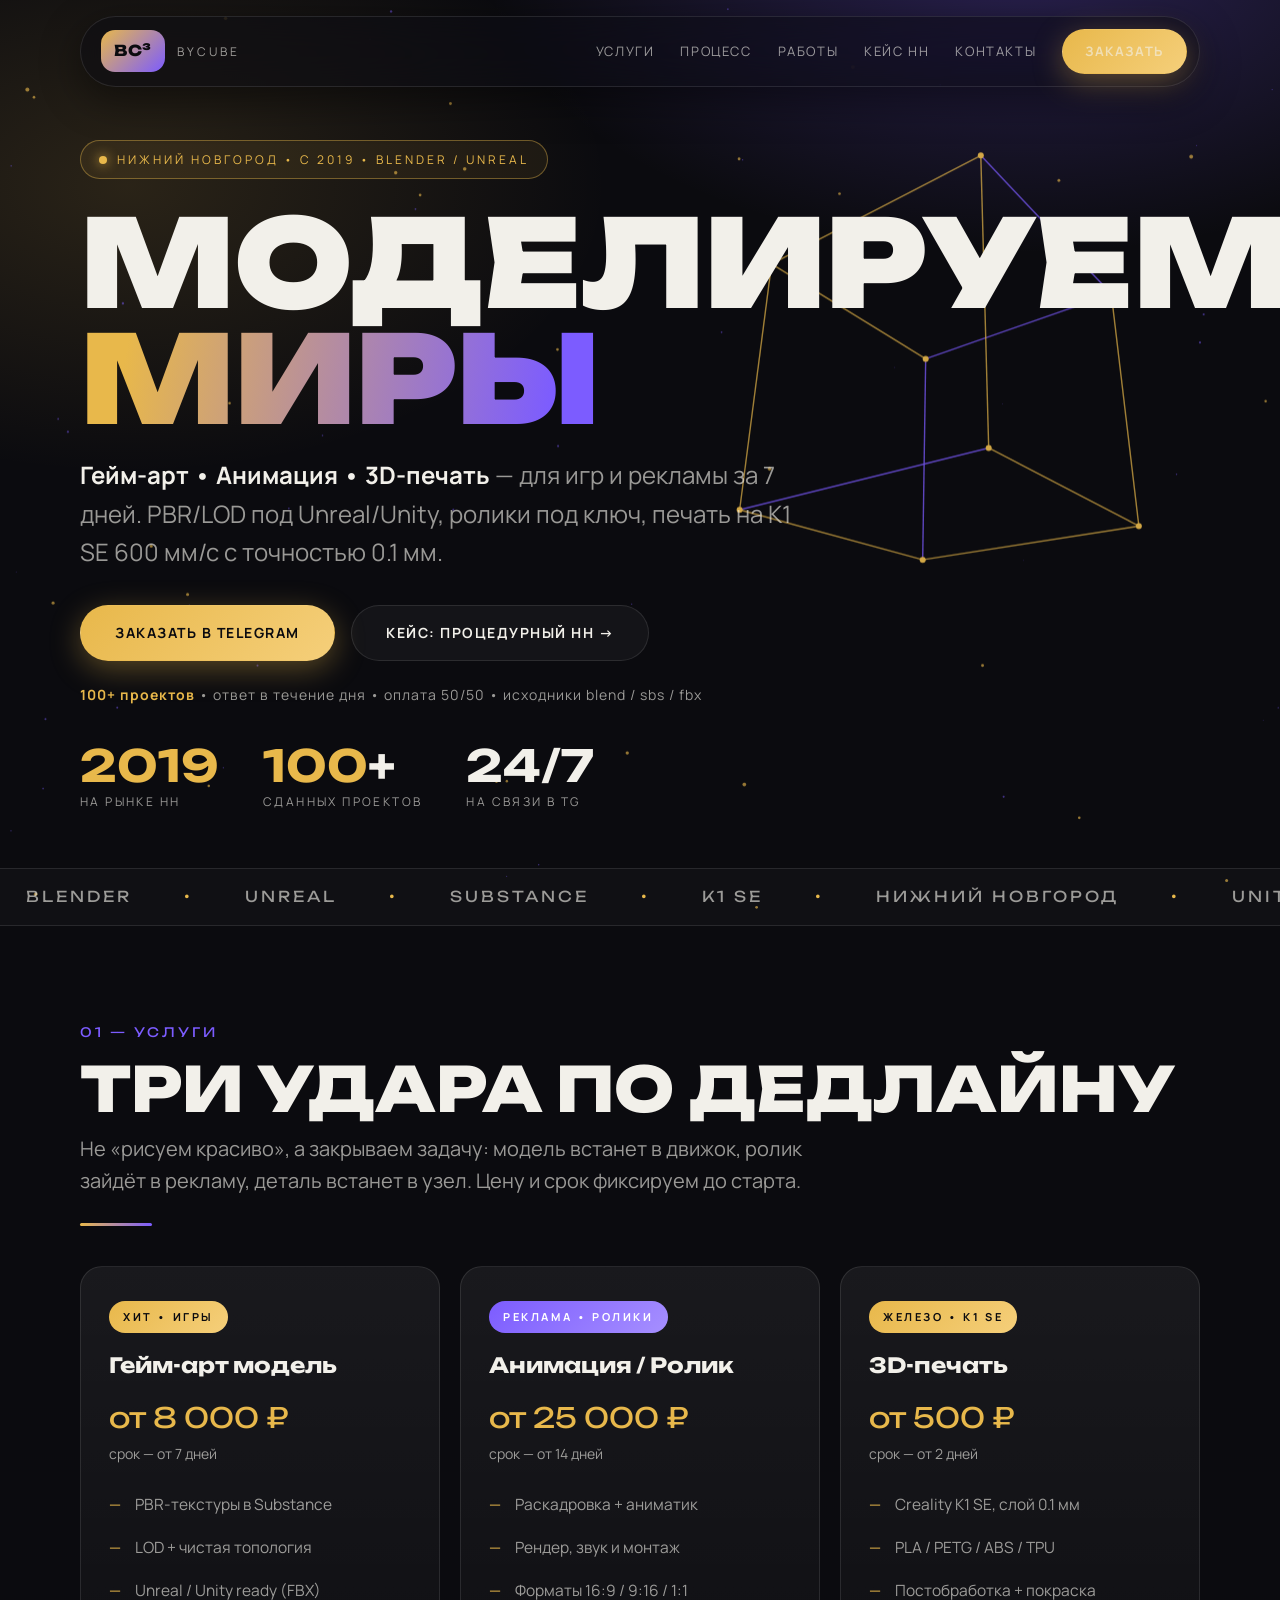
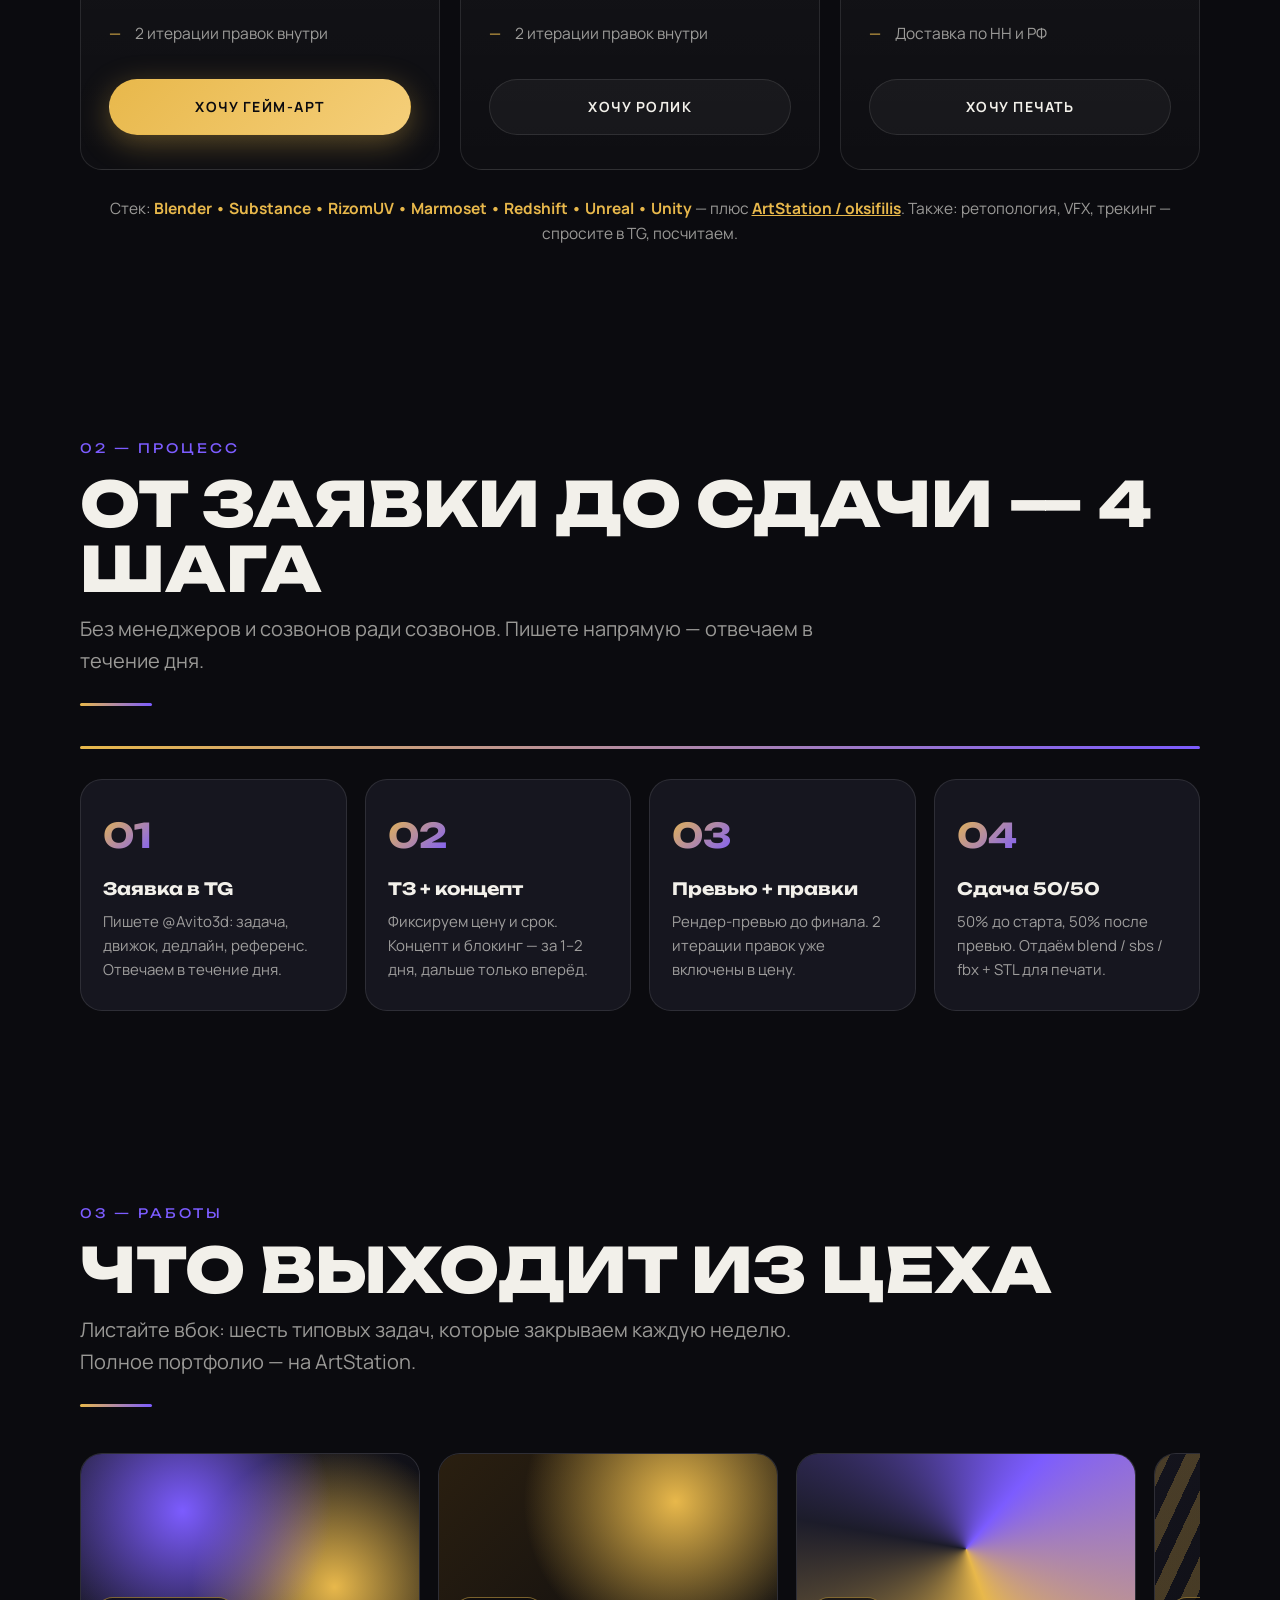
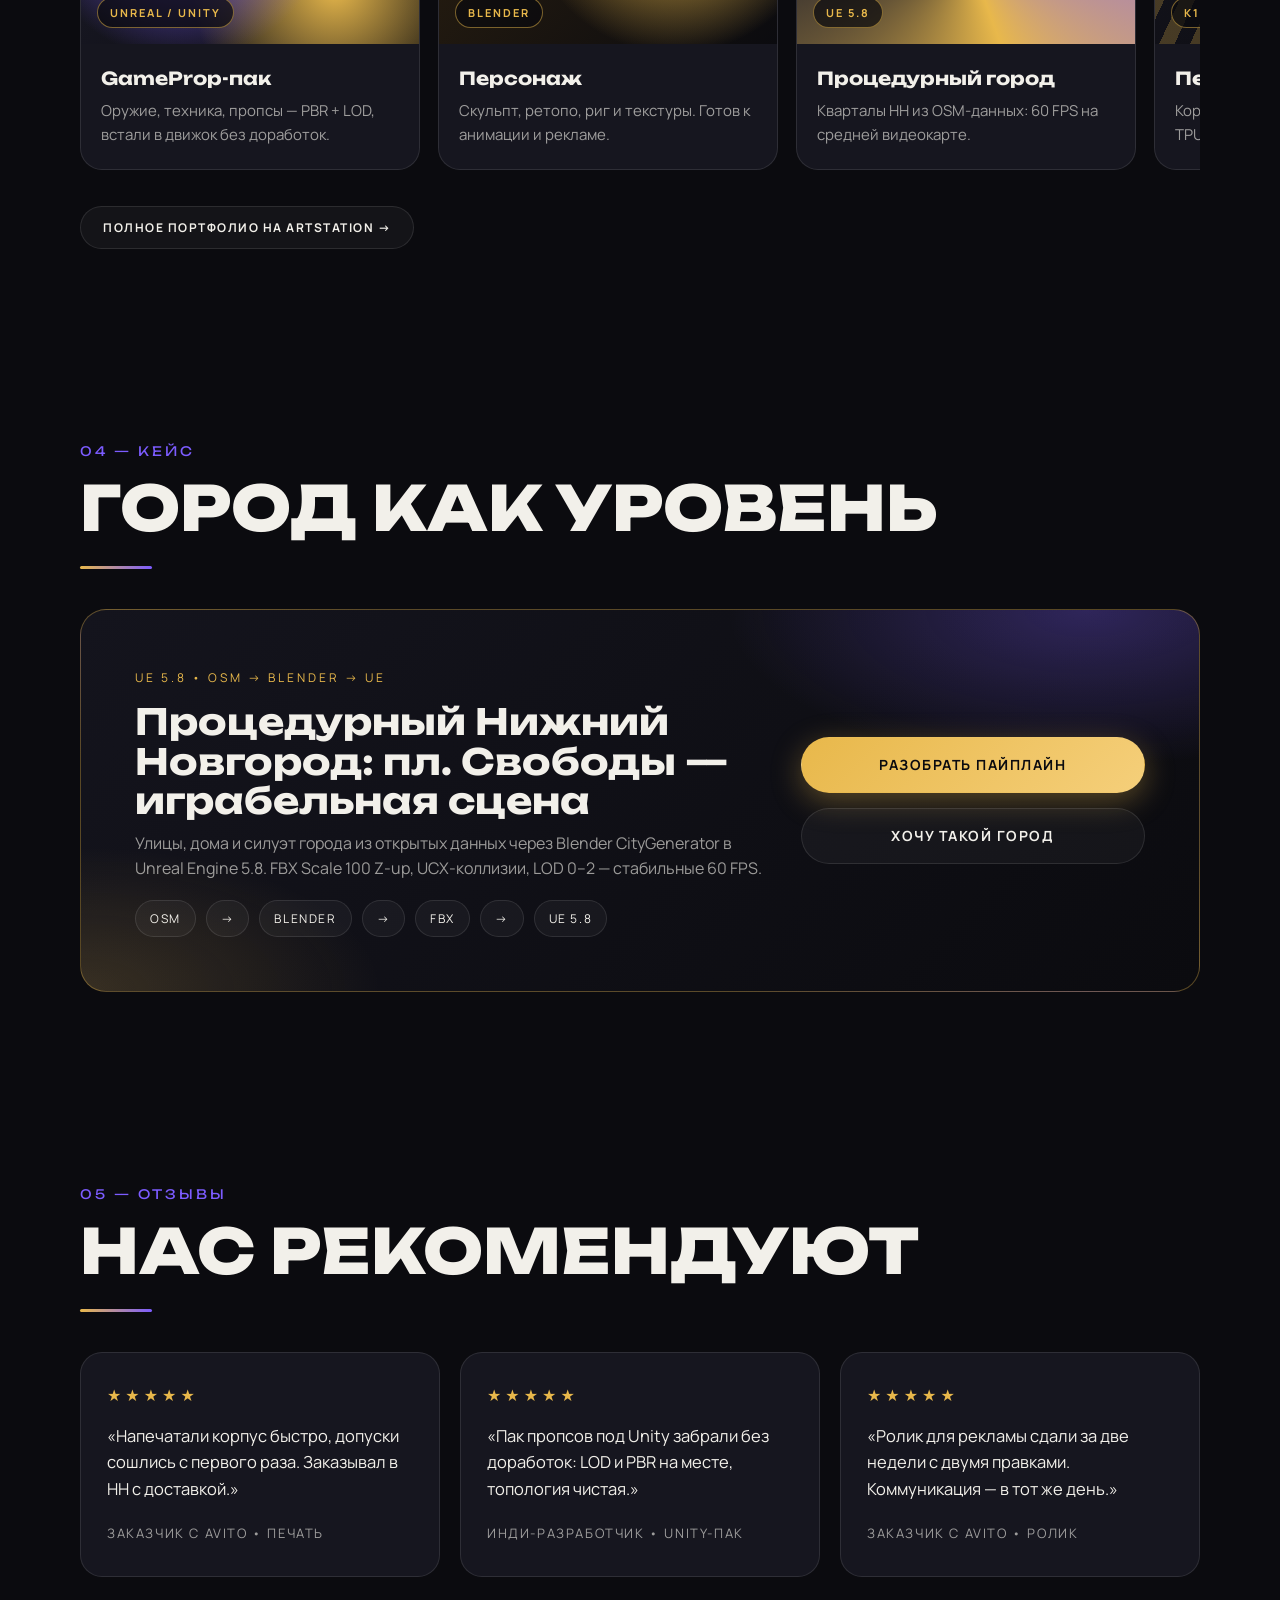
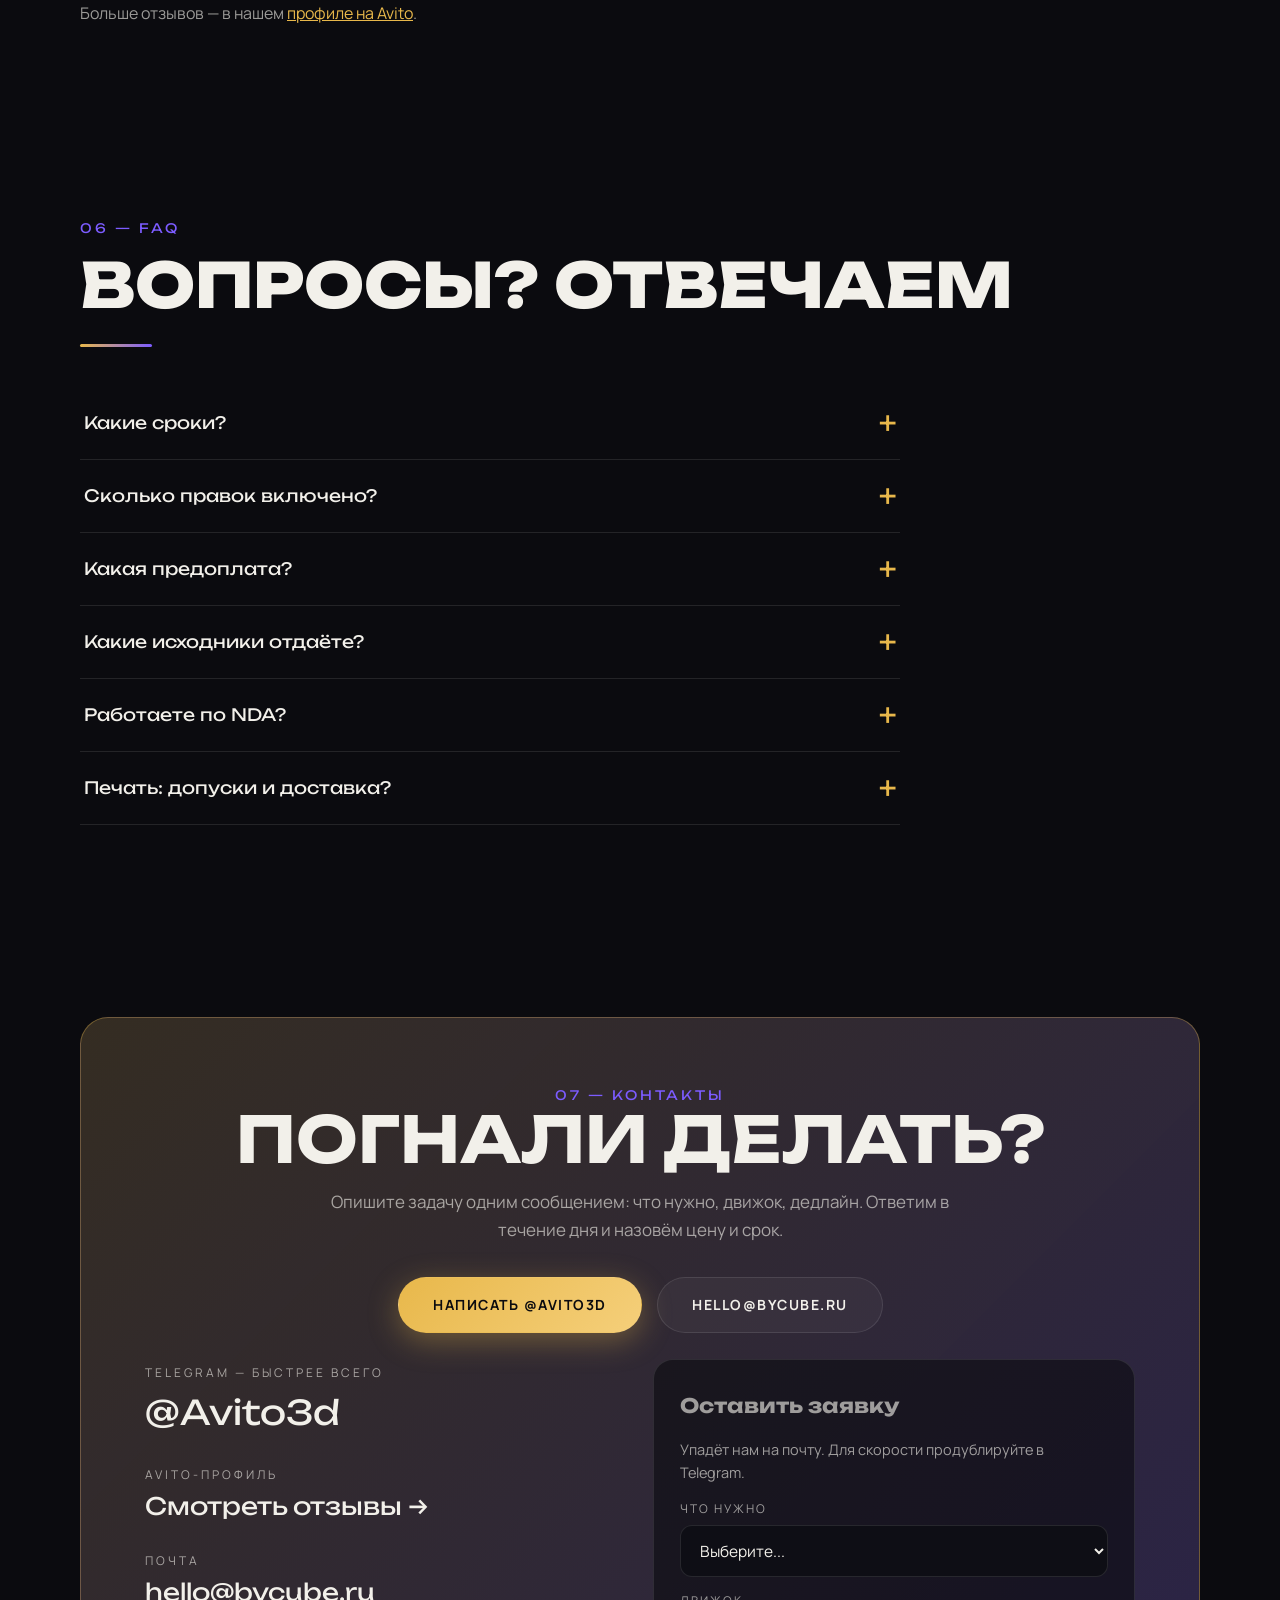
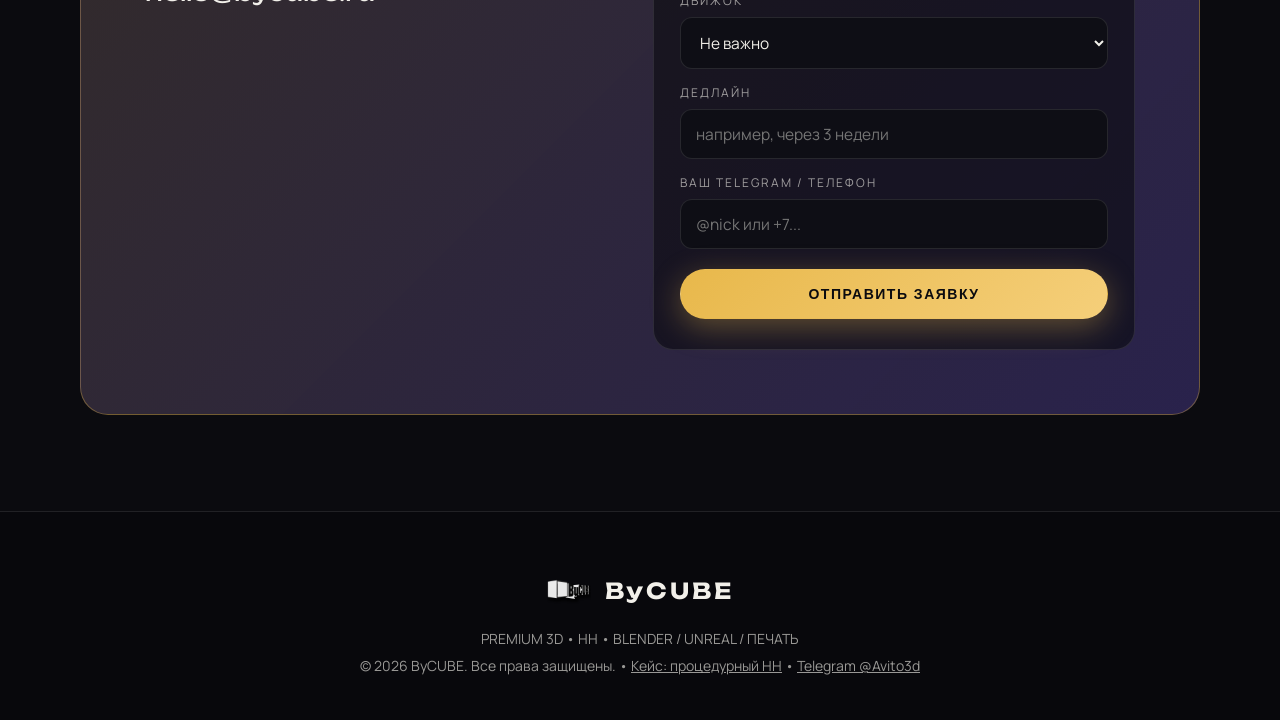
==== commit 60def03b: "ByCUBE v3: полный редизайн с нуля — темный кинематографичный премиум (Unbounded/Manrope, canvas-hero" ====
--- a/index.html
+++ b/index.html
@@ -3,406 +3,394 @@
 <head>
 <meta charset="UTF-8">
 <meta name="viewport" content="width=device-width, initial-scale=1.0">
-<title>ByCUBE — 3D-модели для игр и рекламы за 7 дней + печать | Нижний Новгород</title>
-<meta name="description" content="ByCUBE — студия 3D в Нижнем Новгороде с 2019 года. Модели для игр и рекламы за 7 дней: PBR/LOD под Unreal/Unity, анимация и 3D-печать на Creality K1 SE. 100+ проектов.">
+<title>ByCUBE — Моделируем миры: гейм-арт, анимация и 3D-печать за 7 дней | НН</title>
+<meta name="description" content="ByCUBE — дерзкая 3D-студия из Нижнего Новгорода. С 2019 года: гейм-арт PBR/LOD под Unreal/Unity, анимация и 3D-печать на Creality K1 SE. 100+ проектов. Ответ в течение дня.">
 <meta name="keywords" content="3d моделирование нижний новгород, гейм-арт, pbr lod unreal unity, 3d печать нн, blender студия, анимация ролик, substance painter">
 <meta name="author" content="ByCUBE Studio">
 <link rel="canonical" href="https://bycube.ru/">
-<meta property="og:title" content="ByCUBE — 3D-модели для игр и рекламы за 7 дней + печать | НН">
-<meta property="og:description" content="PBR/LOD под Unreal/Unity + печать на K1 SE. 100+ проектов с 2019 года. Ответ в течение дня.">
+<meta property="og:title" content="ByCUBE — Моделируем миры: гейм-арт, анимация, 3D-печать">
+<meta property="og:description" content="PBR/LOD под Unreal/Unity + печать на K1 SE. Нижний Новгород с 2019 года. 100+ проектов.">
 <meta property="og:type" content="website">
 <meta property="og:url" content="https://bycube.ru/">
 <meta property="og:image" content="https://bycube.ru/logo.png">
 <meta property="og:locale" content="ru_RU">
 <meta name="twitter:card" content="summary_large_image">
-<meta name="twitter:title" content="ByCUBE — 3D-модели для игр и рекламы за 7 дней">
-<meta name="twitter:description" content="PBR/LOD под Unreal/Unity + 3D-печать. Нижний Новгород, с 2019 года.">
+<meta name="twitter:title" content="ByCUBE — Моделируем миры за 7 дней">
+<meta name="twitter:description" content="Гейм-арт • Анимация • 3D-печать. Blender / Unreal / K1 SE. НН с 2019 года.">
 <meta name="twitter:image" content="https://bycube.ru/logo.png">
 <link rel="icon" type="image/png" href="logo.png">
 <link rel="preconnect" href="https://fonts.googleapis.com">
 <link rel="preconnect" href="https://fonts.gstatic.com" crossorigin>
-<link href="https://fonts.googleapis.com/css2?family=Playfair+Display:wght@400;500;700;900&family=Cormorant+Garamond:wght@300;400;500;600&display=swap" rel="stylesheet">
+<link href="https://fonts.googleapis.com/css2?family=Unbounded:wght@400;600;800;900&family=Manrope:wght@400;500;600;700&display=swap" rel="stylesheet">
 <script type="application/ld+json">
-{
-  "@context": "https://schema.org",
-  "@type": "ProfessionalService",
-  "name": "ByCUBE",
-  "description": "Студия 3D-моделирования: гейм-арт, анимация и 3D-печать. PBR/LOD под Unreal/Unity.",
-  "url": "https://bycube.ru/",
-  "areaServed": "Nizhny Novgorod",
-  "foundingDate": "2019",
-  "priceRange": "₽₽",
-  "sameAs": [
-    "https://t.me/Avito3d",
-    "https://www.artstation.com/oksifilis",
-    "https://www.avito.ru/user/08c77c8a926f2a148b2a59df87a85065/profile"
-  ],
-  "makesOffer": [
-    {"@type": "Offer", "itemOffered": {"@type": "Service", "name": "Гейм-арт 3D-модель PBR/LOD"}},
-    {"@type": "Offer", "itemOffered": {"@type": "Service", "name": "3D-анимация и рекламный ролик"}},
-    {"@type": "Offer", "itemOffered": {"@type": "Service", "name": "3D-печать PLA/PETG/ABS/TPU"}}
-  ]
-}
+{"@context":"https://schema.org","@type":"ProfessionalService","name":"ByCUBE","description":"Гейм-арт, анимация и 3D-печать: PBR/LOD под Unreal/Unity, ролики, печать PLA/PETG/ABS/TPU.","url":"https://bycube.ru/","areaServed":"Nizhny Novgorod","foundingDate":"2019","priceRange":"₽₽","sameAs":["https://t.me/Avito3d","https://www.artstation.com/oksifilis","https://www.avito.ru/user/08c77c8a926f2a148b2a59df87a85065/profile"],"makesOffer":[{"@type":"Offer","itemOffered":{"@type":"Service","name":"Гейм-арт 3D-модель PBR/LOD"}},{"@type":"Offer","itemOffered":{"@type":"Service","name":"3D-анимация и рекламный ролик"}},{"@type":"Offer","itemOffered":{"@type":"Service","name":"3D-печать PLA/PETG/ABS/TPU"}}]}
 </script>
 <style>
 *{margin:0;padding:0;box-sizing:border-box}
-:root{--ivory:#FFF9F0;--charcoal:#1A1A1A;--gold:#C9A961;--silver:#E8E5DF;--accent:#2D2D2D}
-body{font-family:'Cormorant Garamond',serif;background:var(--ivory);color:var(--charcoal);overflow-x:hidden;line-height:1.6}
-::selection{background:var(--gold);color:var(--ivory)}
+:root{--bg:#0B0B0F;--bg2:#12121A;--card:#16161F;--line:rgba(255,255,255,.1);--gold:#E8B84B;--vio:#7C5CFF;--txt:#F2F0EA;--mut:rgba(242,240,234,.62);--rad:22px}
+html{scroll-behavior:smooth}
+body{font-family:'Manrope',system-ui,sans-serif;background:var(--bg);color:var(--txt);line-height:1.6;overflow-x:hidden}
+::selection{background:var(--gold);color:#0B0B0F}
 a{color:inherit}
-header{position:fixed;top:0;width:100%;padding:50px 100px;display:flex;justify-content:space-between;align-items:center;z-index:100;transition:all .4s cubic-bezier(.645,.045,.355,1)}
-header.scrolled{background:rgba(255,249,240,.55);backdrop-filter:blur(24px) saturate(150%);-webkit-backdrop-filter:blur(24px) saturate(150%);padding:25px 100px;box-shadow:0 1px 0 rgba(0,0,0,.03);border-bottom:1px solid rgba(255,255,255,.25)}
-.logo-container{display:flex;align-items:center;gap:15px}
-.logo-img{width:40px;height:40px;object-fit:contain;transition:transform .3s ease}
-.logo-img:hover{transform:rotate(90deg)}
-.logo{font-family:'Playfair Display',serif;font-size:24px;font-weight:700;letter-spacing:4px;color:var(--charcoal);line-height:1.1;text-transform:uppercase}
-nav{display:flex;gap:60px}
-nav a{font-size:15px;color:var(--charcoal);text-decoration:none;letter-spacing:2px;font-weight:400;text-transform:uppercase;position:relative}
-nav a:after{content:'';position:absolute;bottom:-5px;left:0;width:0;height:1px;background:var(--gold);transition:width .3s ease}
-nav a:hover:after{width:100%}
-.menu-toggle{display:none;flex-direction:column;gap:7px;cursor:pointer;z-index:101;background:none;border:0}
-.menu-toggle span{width:32px;height:2px;background:var(--charcoal);transition:all .3s ease;display:block}
-.hero{min-height:100vh;display:flex;align-items:center;justify-content:center;padding:160px 100px 100px;position:relative;background:linear-gradient(135deg,var(--ivory) 0%,var(--silver) 100%)}
-.hero-inner{display:grid;grid-template-columns:1.2fr .8fr;gap:80px;align-items:center;max-width:1400px;width:100%}
-.hero-badge{display:inline-block;font-size:12px;letter-spacing:4px;text-transform:uppercase;opacity:.55;margin-bottom:30px;font-weight:500;border:1px solid rgba(0,0,0,.15);padding:10px 20px;border-radius:100px}
-.hero h1{font-family:'Playfair Display',serif;font-size:clamp(70px,12vw,180px);font-weight:900;letter-spacing:-4px;line-height:.85;margin-bottom:30px;background:linear-gradient(135deg,var(--charcoal) 0%,var(--accent) 100%);-webkit-background-clip:text;-webkit-text-fill-color:transparent;background-clip:text}
-.hero-subtitle{font-size:clamp(20px,2.5vw,30px);font-weight:400;line-height:1.5;opacity:.8;max-width:640px}
-.hero-cta{margin-top:44px;display:flex;gap:20px;flex-wrap:wrap}
-.cta-button{display:inline-block;padding:20px 50px;background:var(--charcoal);color:var(--ivory);text-decoration:none;font-size:14px;letter-spacing:3px;text-transform:uppercase;transition:all .3s ease;border:2px solid var(--charcoal);font-weight:500}
-.cta-button:hover{background:transparent;color:var(--charcoal);transform:translateY(-3px);box-shadow:0 10px 30px rgba(0,0,0,.1)}
-.cta-button.ghost{background:transparent;color:var(--charcoal)}
-.cta-button.ghost:hover{background:var(--charcoal);color:var(--ivory)}
-.cta-button.gold{background:var(--gold);border-color:var(--gold);color:var(--charcoal)}
-.cta-button.gold:hover{background:transparent;color:var(--charcoal)}
-.microtrust{margin-top:28px;font-size:16px;letter-spacing:1px;opacity:.6}
-.hero-visual{position:relative;min-height:420px;display:flex;align-items:center;justify-content:center}
-.cube-scene{width:280px;height:280px;position:relative;transform-style:preserve-3d;animation:cubespin 14s linear infinite}
-@keyframes cubespin{from{transform:rotateX(-18deg) rotateY(0)}to{transform:rotateX(-18deg) rotateY(360deg)}}
-.cube-face{position:absolute;inset:0;border:2px solid var(--gold);background:linear-gradient(135deg,rgba(201,169,97,.22),rgba(26,26,26,.06));backdrop-filter:blur(2px)}
-.cube-face.f1{transform:translateZ(140px)}.cube-face.f2{transform:rotateY(90deg) translateZ(140px)}.cube-face.f3{transform:rotateY(180deg) translateZ(140px)}.cube-face.f4{transform:rotateY(-90deg) translateZ(140px)}.cube-face.f5{transform:rotateX(90deg) translateZ(140px)}.cube-face.f6{transform:rotateX(-90deg) translateZ(140px)}
-.hero-glow{position:absolute;width:420px;height:420px;background:radial-gradient(circle,rgba(201,169,97,.35),transparent 65%);filter:blur(10px);z-index:0}
-.case-flag{position:absolute;bottom:0;left:0;right:0;background:var(--charcoal);color:var(--ivory);padding:22px 26px;text-align:left;text-decoration:none;display:block}
-.case-flag small{display:block;font-size:12px;letter-spacing:3px;text-transform:uppercase;color:var(--gold);margin-bottom:8px}
-.case-flag strong{font-family:'Playfair Display',serif;font-size:20px;font-weight:600}
-.case-flag span{display:block;font-size:16px;opacity:.7;margin-top:4px}
-.scroll-indicator{position:absolute;bottom:30px;left:50%;transform:translateX(-50%);font-size:12px;letter-spacing:3px;opacity:.4;text-transform:uppercase;animation:float 3s ease-in-out infinite}
-@keyframes float{0%,100%{transform:translate(-50%,0)}50%{transform:translate(-50%,-12px)}}
-section{padding:120px 100px;display:flex;flex-direction:column;align-items:center}
-.section-label{font-size:12px;letter-spacing:4px;text-transform:uppercase;opacity:.4;margin-bottom:24px;font-weight:500}
-.section-title{font-family:'Playfair Display',serif;font-size:clamp(44px,7vw,90px);font-weight:700;margin-bottom:30px;letter-spacing:-2px;text-align:center;line-height:1.05}
-.section-sub{font-size:22px;opacity:.7;max-width:800px;text-align:center;line-height:1.6}
-.divider{width:80px;height:1px;background:var(--charcoal);margin:40px auto;opacity:.2}
-.about{background:var(--ivory)}
-.about-content{max-width:1000px;text-align:center}
-.about-text{font-size:clamp(19px,2.2vw,25px);line-height:1.75;margin-bottom:28px;opacity:.85}
-.stack{font-size:17px;letter-spacing:1px;opacity:.65;margin-top:10px}
-.stats-grid{display:grid;grid-template-columns:repeat(3,1fr);gap:60px;margin-top:60px;width:100%}
-.stat-item{text-align:center}
-.stat-number{font-family:'Playfair Display',serif;font-size:56px;font-weight:700;color:var(--gold);line-height:1}
-.stat-label{font-size:14px;letter-spacing:2px;text-transform:uppercase;opacity:.6;margin-top:12px}
-.services{background:var(--charcoal);color:var(--ivory)}
-.services .divider{background:var(--ivory)}
-.pricing-grid{display:grid;grid-template-columns:repeat(3,1fr);gap:40px;width:100%;max-width:1300px;margin-top:50px}
-.price-card{border:1px solid rgba(255,255,255,.14);padding:46px 38px;display:flex;flex-direction:column;transition:all .3s ease;background:rgba(255,255,255,.02)}
-.price-card:hover{border-color:var(--gold);transform:translateY(-6px)}
-.price-card.featured{border-color:var(--gold);background:rgba(201,169,97,.08)}
-.price-tag{font-size:12px;letter-spacing:3px;text-transform:uppercase;color:var(--gold);margin-bottom:14px}
-.price-card h3{font-family:'Playfair Display',serif;font-size:30px;font-weight:600;margin-bottom:10px;line-height:1.15}
-.price-value{font-family:'Playfair Display',serif;font-size:26px;color:var(--ivory);margin-bottom:6px}
-.price-term{font-size:16px;opacity:.6;margin-bottom:24px}
-.price-card ul{list-style:none;margin-bottom:30px;flex:1}
-.price-card li{font-size:18px;line-height:1.6;opacity:.8;padding:8px 0 8px 28px;position:relative}
-.price-card li:before{content:'—';position:absolute;left:0;color:var(--gold)}
-.also-line{margin-top:40px;font-size:18px;opacity:.65;text-align:center;max-width:900px}
-.also-line strong{color:var(--gold);font-weight:600}
-.process{background:var(--ivory)}
-.steps{display:grid;grid-template-columns:repeat(4,1fr);gap:36px;max-width:1300px;width:100%;margin-top:60px}
-.step{border-top:2px solid var(--gold);padding-top:26px;text-align:left}
-.step-num{font-family:'Playfair Display',serif;font-size:44px;color:var(--gold);font-weight:700}
-.step h3{font-family:'Playfair Display',serif;font-size:24px;margin:12px 0 10px}
-.step p{font-size:18px;opacity:.75;line-height:1.6}
-.portfolio{background:var(--ivory);padding-top:60px}
-.works-grid{display:grid;grid-template-columns:repeat(3,1fr);gap:28px;max-width:1300px;width:100%;margin-top:60px}
-.work-card{aspect-ratio:4/3;background:linear-gradient(135deg,#2D2D2D,#1A1A1A);color:var(--ivory);padding:30px;display:flex;flex-direction:column;justify-content:flex-end;text-align:left;position:relative;overflow:hidden;border:1px solid rgba(0,0,0,.08);transition:transform .3s ease}
-.work-card:nth-child(even){background:linear-gradient(135deg,#3a3227,#1A1A1A)}
-.work-card:hover{transform:translateY(-5px)}
-.work-card .engine{display:inline-block;align-self:flex-start;font-size:12px;letter-spacing:2px;text-transform:uppercase;background:var(--gold);color:var(--charcoal);padding:6px 14px;border-radius:100px;margin-bottom:auto;font-weight:600}
-.work-card h3{font-family:'Playfair Display',serif;font-size:26px;margin:16px 0 6px}
-.work-card p{font-size:17px;opacity:.7}
-.nn-banner{margin-top:36px;max-width:1300px;width:100%;background:var(--charcoal);color:var(--ivory);padding:44px 50px;display:flex;gap:30px;align-items:center;justify-content:space-between;flex-wrap:wrap;text-decoration:none}
-.nn-banner strong{font-family:'Playfair Display',serif;font-size:30px;display:block;margin-bottom:8px}
-.nn-banner span{font-size:18px;opacity:.7}
-.artstation-link{display:inline-flex;align-items:center;gap:16px;margin-top:50px;padding:24px 50px;background:var(--charcoal);color:var(--ivory);text-decoration:none;font-size:16px;letter-spacing:2px;text-transform:uppercase;transition:all .3s ease;border:2px solid var(--charcoal);font-weight:500}
-.artstation-link:hover{background:transparent;color:var(--charcoal)}
-.reviews{background:var(--silver)}
-.reviews-grid{display:grid;grid-template-columns:repeat(3,1fr);gap:30px;max-width:1300px;width:100%;margin-top:60px}
-.review-card{background:var(--ivory);padding:38px 32px;border:1px solid rgba(0,0,0,.07);text-align:left}
-.review-card .stars{color:var(--gold);letter-spacing:3px;margin-bottom:16px}
-.review-card p{font-size:19px;line-height:1.65;margin-bottom:20px}
-.review-card cite{font-size:15px;letter-spacing:1px;text-transform:uppercase;opacity:.6;font-style:normal}
-.faq{background:var(--ivory);padding-bottom:80px}
-.faq-list{max-width:860px;width:100%;margin-top:50px}
-.faq-list details{border-bottom:1px solid rgba(0,0,0,.12);padding:24px 0}
-.faq-list summary{font-family:'Playfair Display',serif;font-size:23px;cursor:pointer;list-style:none;display:flex;justify-content:space-between;align-items:center;gap:20px}
-.faq-list summary::-webkit-details-marker{display:none}
-.faq-list summary:after{content:'+';color:var(--gold);font-size:30px;flex-shrink:0}
-.faq-list details[open] summary:after{content:'–'}
-.faq-list details p{font-size:19px;opacity:.8;margin-top:14px;line-height:1.65}
-.contact{background:var(--charcoal);color:var(--ivory)}
-.contact .divider{background:var(--ivory)}
-.contact-grid{display:grid;grid-template-columns:1fr 1fr;gap:70px;margin-top:60px;width:100%;max-width:1200px;text-align:left}
-.contact-label{font-size:12px;letter-spacing:4px;text-transform:uppercase;opacity:.4;margin-bottom:16px;font-weight:500}
-.contact-link{font-family:'Playfair Display',serif;font-size:clamp(26px,4vw,42px);color:var(--ivory);text-decoration:none;letter-spacing:1px;position:relative;display:inline-block}
-.contact-link:after{content:'';position:absolute;bottom:-6px;left:0;width:0;height:2px;background:var(--gold);transition:width .35s ease}
-.contact-link:hover:after{width:100%}
-.contact-note{font-size:18px;opacity:.7;margin-top:14px}
-.lead-form{background:rgba(255,255,255,.04);border:1px solid rgba(255,255,255,.12);padding:40px 36px}
-.lead-form h3{font-family:'Playfair Display',serif;font-size:28px;margin-bottom:8px}
-.lead-form p{font-size:17px;opacity:.7;margin-bottom:24px}
-.lead-form label{display:block;font-size:13px;letter-spacing:2px;text-transform:uppercase;opacity:.6;margin:16px 0 8px}
-.lead-form input,.lead-form select,.lead-form textarea{width:100%;padding:14px 16px;font-size:17px;font-family:inherit;background:var(--ivory);color:var(--charcoal);border:1px solid rgba(0,0,0,.15)}
-.lead-form textarea{min-height:110px;resize:vertical}
-.lead-form button{margin-top:24px;width:100%}
-footer{background:var(--ivory);color:var(--charcoal);padding:70px 100px;text-align:center}
-.footer-content{max-width:1200px;margin:0 auto}
-.footer-logo{font-family:'Playfair Display',serif;font-size:30px;font-weight:700;letter-spacing:4px;margin-bottom:16px;text-transform:uppercase}
-.footer-text{font-size:16px;letter-spacing:1px;opacity:.55;line-height:1.8}
-.js-reveal{will-change:opacity,transform}
-@media(max-width:1024px){
-header{padding:30px 40px}header.scrolled{padding:20px 40px}
-nav{position:fixed;top:0;left:-100%;width:100%;height:100vh;background:var(--ivory);flex-direction:column;justify-content:center;align-items:center;gap:50px;transition:left .4s ease;z-index:99}
-nav.active{left:0}nav a{font-size:28px}.menu-toggle{display:flex}
-.menu-toggle.active span:nth-child(1){transform:rotate(45deg) translate(9px,9px)}
-.menu-toggle.active span:nth-child(2){opacity:0}
-.menu-toggle.active span:nth-child(3){transform:rotate(-45deg) translate(8px,-8px)}
-section{padding:90px 40px}.hero{padding:140px 40px 80px}.hero-inner{grid-template-columns:1fr;gap:60px}.hero-visual{min-height:360px}
-.pricing-grid,.steps,.works-grid,.reviews-grid,.contact-grid{grid-template-columns:1fr}
-.nn-banner{padding:34px 28px}
-}
-@media(max-width:640px){header{padding:22px 20px}section{padding:70px 20px}.hero{padding:130px 20px 70px}footer{padding:50px 20px}.price-card,.lead-form{padding:32px 22px}.artstation-link{padding:20px 30px;font-size:14px}}
+h1,h2,h3,.ub{font-family:'Unbounded',sans-serif}
+/* pill header */
+.hdr{position:fixed;top:16px;left:50%;transform:translateX(-50%);z-index:100;width:min(1120px,calc(100% - 24px));display:flex;align-items:center;justify-content:space-between;gap:16px;padding:12px 12px 12px 20px;background:rgba(14,14,20,.62);border:1px solid var(--line);border-radius:100px;backdrop-filter:blur(18px) saturate(150%);-webkit-backdrop-filter:blur(18px) saturate(150%);box-shadow:0 12px 40px rgba(0,0,0,.45)}
+.brand{display:flex;align-items:center;gap:12px;text-decoration:none}
+.badge3{font-family:'Unbounded',sans-serif;font-weight:800;font-size:15px;letter-spacing:.5px;background:linear-gradient(135deg,var(--gold),var(--vio));color:#0B0B0F;padding:9px 13px;border-radius:14px}
+.brand small{font-size:12px;letter-spacing:3px;text-transform:uppercase;color:var(--mut)}
+.hdr nav{display:flex;gap:26px;align-items:center}
+.hdr nav a{font-size:13px;letter-spacing:1.6px;text-transform:uppercase;text-decoration:none;color:var(--mut);transition:color .2s}
+.hdr nav a:hover{color:var(--txt)}
+.btn{display:inline-flex;align-items:center;justify-content:center;gap:10px;padding:16px 34px;border-radius:100px;font-weight:700;font-size:14px;letter-spacing:1.5px;text-transform:uppercase;text-decoration:none;border:1px solid transparent;transition:transform .2s,box-shadow .2s,background .2s;will-change:transform}
+.btn-gold{background:linear-gradient(135deg,var(--gold),#f5cf7a);color:#0B0B0F;box-shadow:0 8px 30px rgba(232,184,75,.35)}
+.btn-gold:hover{box-shadow:0 12px 44px rgba(232,184,75,.55)}
+.btn-ghost{border-color:var(--line);color:var(--txt);background:rgba(255,255,255,.04)}
+.btn-ghost:hover{border-color:var(--vio);box-shadow:0 0 24px rgba(124,92,255,.4)}
+.btn-sm{padding:11px 22px;font-size:12px}
+.burger{display:none;background:none;border:1px solid var(--line);border-radius:12px;padding:10px 12px;cursor:pointer}
+.burger span{display:block;width:24px;height:2px;background:var(--txt);margin:5px 0;transition:.3s}
+/* hero */
+.hero{position:relative;min-height:100svh;display:flex;flex-direction:column;justify-content:center;padding:140px 24px 0;overflow:hidden;background:radial-gradient(900px 500px at 80% -5%,rgba(124,92,255,.28),transparent 60%),radial-gradient(800px 480px at 10% 20%,rgba(232,184,75,.14),transparent 60%),var(--bg)}
+#cube{position:absolute;inset:0;width:100%;height:100%;display:block;opacity:.9}
+.hero-in{position:relative;z-index:2;max-width:1120px;margin:0 auto;width:100%;text-align:left}
+.kicker{display:inline-flex;align-items:center;gap:10px;font-size:12px;letter-spacing:3px;text-transform:uppercase;color:var(--gold);border:1px solid rgba(232,184,75,.4);padding:9px 18px;border-radius:100px;background:rgba(232,184,75,.07);margin-bottom:26px}
+.kicker i{width:8px;height:8px;border-radius:50%;background:var(--gold);box-shadow:0 0 12px var(--gold);animation:blink 1.6s infinite}
+@keyframes blink{50%{opacity:.35}}
+.hero h1{font-size:clamp(44px,9.5vw,124px);font-weight:900;line-height:.95;letter-spacing:-1px;text-transform:uppercase}
+.hero h1 em{font-style:normal;background:linear-gradient(100deg,var(--gold) 10%,var(--vio) 90%);-webkit-background-clip:text;background-clip:text;color:transparent}
+.sub{margin-top:20px;font-size:clamp(17px,2.4vw,24px);color:var(--mut);max-width:720px}
+.sub b{color:var(--txt)}
+.cta-row{display:flex;gap:16px;flex-wrap:wrap;margin-top:34px}
+.trust{margin-top:22px;font-size:14px;letter-spacing:1px;color:var(--mut)}
+.trust b{color:var(--gold)}
+.stats{display:flex;gap:44px;flex-wrap:wrap;margin-top:38px}
+.stat b{font-family:'Unbounded',sans-serif;font-size:clamp(26px,4vw,44px);color:var(--txt);display:block;line-height:1}
+.stat b span{color:var(--gold)}
+.stat small{font-size:12px;letter-spacing:2.4px;text-transform:uppercase;color:var(--mut)}
+/* marquee */
+.marquee{position:relative;z-index:2;margin:54px calc(50% - 50vw) 0;width:100vw;overflow:hidden;border-top:1px solid var(--line);border-bottom:1px solid var(--line);background:rgba(255,255,255,.02);white-space:nowrap}
+.marquee-track{display:inline-flex;gap:0;padding:16px 0;animation:marquee 22s linear infinite;font-family:'Unbounded',sans-serif;font-size:15px;letter-spacing:3px;color:var(--mut)}
+.marquee-track span{padding:0 26px}
+.marquee-track span.hot{color:var(--gold)}
+@keyframes marquee{to{transform:translateX(-50%)}}
+main{display:block}
+section{padding:96px 24px}
+.wrap{max-width:1120px;margin:0 auto}
+.num{font-family:'Unbounded',sans-serif;font-size:13px;letter-spacing:3px;color:var(--vio);text-transform:uppercase}
+h2.t{font-size:clamp(30px,5.4vw,62px);line-height:1.04;margin:14px 0 12px;text-transform:uppercase;font-weight:800}
+.lead{color:var(--mut);font-size:clamp(16px,2vw,20px);max-width:760px}
+.rule{width:72px;height:3px;background:linear-gradient(90deg,var(--gold),var(--vio));border-radius:3px;margin:26px 0 40px}
+/* services */
+.grid3{display:grid;grid-template-columns:repeat(3,1fr);gap:20px}
+.card{background:linear-gradient(180deg,rgba(255,255,255,.06),rgba(255,255,255,.015));border:1px solid var(--line);border-radius:var(--rad);padding:34px 28px;display:flex;flex-direction:column;position:relative;overflow:hidden;transition:border-color .25s,box-shadow .25s,transform .25s}
+.card:before{content:'';position:absolute;inset:-1px;background:radial-gradient(420px 200px at var(--mx,50%) var(--my,0%),rgba(232,184,75,.16),transparent 60%);opacity:0;transition:opacity .25s;pointer-events:none}
+.card:hover:before{opacity:1}
+.card:hover{border-color:rgba(232,184,75,.5);box-shadow:0 18px 60px rgba(0,0,0,.5),0 0 0 1px rgba(232,184,75,.25),0 0 34px rgba(124,92,255,.18);transform:translateY(-5px)}
+.tag{font-size:11px;letter-spacing:2.6px;text-transform:uppercase;color:#0B0B0F;background:linear-gradient(135deg,var(--gold),#f5cf7a);align-self:flex-start;padding:7px 14px;border-radius:100px;font-weight:700;margin-bottom:16px}
+.tag.v{background:linear-gradient(135deg,var(--vio),#a68fff);color:#fff}
+.card h3{font-size:21px;margin-bottom:6px}
+.price{font-family:'Unbounded',sans-serif;font-size:28px;color:var(--gold);margin:8px 0 2px}
+.term{font-size:14px;color:var(--mut);margin-bottom:18px}
+.card ul{list-style:none;margin-bottom:24px;flex:1}
+.card li{padding:9px 0 9px 26px;position:relative;color:var(--mut);font-size:15.5px}
+.card li:before{content:'—';position:absolute;left:0;color:var(--gold)}
+.card .btn{width:100%}
+.note{margin-top:26px;color:var(--mut);text-align:center;font-size:15.5px}
+.note strong{color:var(--gold)}
+/* process */
+.steps{display:grid;grid-template-columns:repeat(4,1fr);gap:18px;position:relative}
+.pbar{height:3px;background:rgba(255,255,255,.08);border-radius:3px;margin-bottom:30px;overflow:hidden}
+.pbar i{display:block;height:100%;width:100%;background:linear-gradient(90deg,var(--gold),var(--vio));transform-origin:left;animation:fill 3.2s ease-in-out infinite alternate}
+@keyframes fill{from{transform:scaleX(.25)}to{transform:scaleX(1)}}
+.step{border:1px solid var(--line);border-radius:var(--rad);padding:28px 22px;background:var(--card)}
+.step b.n{font-family:'Unbounded',sans-serif;font-size:34px;background:linear-gradient(135deg,var(--gold),var(--vio));-webkit-background-clip:text;background-clip:text;color:transparent}
+.step h3{font-size:17px;margin:12px 0 8px}
+.step p{color:var(--mut);font-size:15px}
+/* works slider */
+.slider{display:flex;gap:18px;overflow-x:auto;padding:6px 4px 18px;scroll-snap-type:x mandatory;-webkit-overflow-scrolling:touch}
+.slider::-webkit-scrollbar{height:8px}
+.slider::-webkit-scrollbar-thumb{background:linear-gradient(90deg,var(--gold),var(--vio));border-radius:8px}
+.wcard{flex:0 0 min(340px,84vw);scroll-snap-align:start;border-radius:var(--rad);border:1px solid var(--line);overflow:hidden;background:var(--card);transition:transform .25s,box-shadow .25s}
+.wcard:hover{transform:translateY(-5px);box-shadow:0 18px 50px rgba(0,0,0,.5)}
+.art{height:190px;position:relative;display:flex;align-items:flex-end;padding:16px}
+.a1{background:radial-gradient(circle at 30% 30%,#7C5CFF,transparent 55%),radial-gradient(circle at 75% 70%,#E8B84B,transparent 50%),linear-gradient(135deg,#1b1b28,#0B0B0F)}
+.a2{background:radial-gradient(circle at 70% 25%,#E8B84B,transparent 55%),linear-gradient(135deg,#2a1f10,#0B0B0F)}
+.a3{background:conic-gradient(from 40deg at 50% 50%,#7C5CFF,#E8B84B,#1c1c2a,#7C5CFF)}
+.a4{background:repeating-linear-gradient(115deg,rgba(232,184,75,.25) 0 14px,transparent 14px 28px),linear-gradient(135deg,#14141d,#0B0B0F)}
+.a5{background:radial-gradient(circle at 50% 120%,#E8B84B,transparent 60%),radial-gradient(circle at 50% -20%,#7C5CFF,transparent 55%),#0B0B0F}
+.a6{background:linear-gradient(135deg,#241d3f,#3a2a10)}
+.eng{font-size:11px;letter-spacing:2px;text-transform:uppercase;background:rgba(11,11,15,.72);border:1px solid rgba(232,184,75,.5);color:var(--gold);padding:6px 12px;border-radius:100px;font-weight:700}
+.wbody{padding:20px 20px 22px}
+.wbody h3{font-size:18px;margin-bottom:6px}
+.wbody p{color:var(--mut);font-size:15px}
+/* case banner */
+.case{border:1px solid rgba(232,184,75,.35);border-radius:26px;padding:clamp(28px,5vw,54px);background:radial-gradient(600px 260px at 90% 0%,rgba(124,92,255,.3),transparent 60%),radial-gradient(500px 240px at 0% 100%,rgba(232,184,75,.18),transparent 60%),linear-gradient(135deg,#14141d,#0B0B0F);display:grid;grid-template-columns:1.3fr .7fr;gap:28px;align-items:center}
+.case small{font-size:12px;letter-spacing:3px;text-transform:uppercase;color:var(--gold)}
+.case h3{font-size:clamp(22px,3.6vw,36px);margin:12px 0 10px;line-height:1.1}
+.case p{color:var(--mut);font-size:16px}
+.case .flow{display:flex;gap:10px;flex-wrap:wrap;margin-top:18px}
+.flow span{font-size:12px;letter-spacing:1.6px;border:1px solid var(--line);border-radius:100px;padding:8px 14px;color:var(--txt);background:rgba(255,255,255,.04)}
+/* reviews */
+.rev-grid{display:grid;grid-template-columns:repeat(3,1fr);gap:20px}
+.rev{background:var(--card);border:1px solid var(--line);border-radius:var(--rad);padding:30px 26px}
+.stars{color:var(--gold);letter-spacing:4px;margin-bottom:14px}
+.rev p{font-size:16.5px;margin-bottom:18px}
+.rev cite{font-style:normal;font-size:13px;letter-spacing:1.6px;text-transform:uppercase;color:var(--mut)}
+/* faq */
+.faq-list{max-width:820px}
+details{border-bottom:1px solid var(--line);padding:22px 4px}
+summary{font-family:'Unbounded',sans-serif;font-size:17px;cursor:pointer;list-style:none;display:flex;justify-content:space-between;align-items:center;gap:18px}
+summary::-webkit-details-marker{display:none}
+summary:after{content:'+';color:var(--gold);font-size:28px;line-height:1;flex-shrink:0}
+details[open] summary:after{content:'–'}
+details p{color:var(--mut);margin-top:12px;font-size:16px}
+/* contacts */
+.cta-panel{border-radius:28px;padding:clamp(30px,6vw,64px);background:linear-gradient(135deg,rgba(232,184,75,.16),rgba(124,92,255,.22)),#12121A;border:1px solid rgba(232,184,75,.35);text-align:center;position:relative;overflow:hidden}
+.cta-panel h2{font-size:clamp(30px,6vw,64px);text-transform:uppercase;line-height:1.02}
+.cta-panel p{color:var(--mut);margin:16px auto 28px;max-width:640px;font-size:17px}
+.c-grid{display:grid;grid-template-columns:1fr 1fr;gap:26px;margin-top:26px;text-align:left}
+.c-links{display:flex;flex-direction:column;gap:22px}
+.c-links small{font-size:12px;letter-spacing:3px;text-transform:uppercase;color:var(--mut)}
+.big{font-family:'Unbounded',sans-serif;font-size:clamp(22px,3.4vw,34px);text-decoration:none}
+.big:hover{color:var(--gold)}
+.big.m{font-size:clamp(18px,2.6vw,24px)}
+form.lead{background:rgba(11,11,15,.6);border:1px solid var(--line);border-radius:20px;padding:30px 26px}
+form.lead h3{font-size:20px;margin-bottom:6px}
+form.lead p{font-size:14.5px;color:var(--mut);margin-bottom:14px}
+label{display:block;font-size:12px;letter-spacing:2px;text-transform:uppercase;color:var(--mut);margin:14px 0 7px}
+input,select,textarea{width:100%;padding:13px 15px;font-size:15.5px;font-family:inherit;background:#0e0e15;color:var(--txt);border:1px solid var(--line);border-radius:12px}
+textarea{min-height:96px;resize:vertical}
+button.submit{margin-top:20px;width:100%}
+/* footer */
+footer{border-top:1px solid var(--line);padding:56px 24px 40px;text-align:center;background:#08080c}
+.f-logo{display:flex;align-items:center;justify-content:center;gap:14px;margin-bottom:14px}
+.f-logo img{width:44px;height:44px;object-fit:contain;border-radius:10px}
+.f-logo b{font-family:'Unbounded',sans-serif;letter-spacing:3px;font-size:22px}
+footer p{color:var(--mut);font-size:14px;line-height:1.9}
+/* reveal */
+.rv{opacity:1;transform:none}
+.js .rv{opacity:0;transform:translateY(26px);transition:opacity .7s ease,transform .7s ease}
+.js .rv.on{opacity:1;transform:none}
+@media(max-width:1024px){.hdr nav{display:none}.hdr nav.open{display:flex;position:absolute;top:64px;left:12px;right:12px;flex-direction:column;background:#12121A;border:1px solid var(--line);border-radius:20px;padding:26px;gap:20px}.burger{display:block}.grid3,.rev-grid{grid-template-columns:1fr}.steps{grid-template-columns:1fr 1fr}.case,.c-grid{grid-template-columns:1fr}section{padding:72px 20px}}
+@media(max-width:640px){.steps{grid-template-columns:1fr}.stats{gap:26px}.btn{width:100%}.hdr{padding:10px 10px 10px 16px}}
+@media(prefers-reduced-motion:reduce){*{animation:none!important;transition:none!important}html{scroll-behavior:auto}}
 </style>
 </head>
 <body>
-<header id="header">
-<div class="logo-container">
-<img src="logo.png" alt="ByCUBE — логотип студии" class="logo-img" width="40" height="40">
-<div class="logo">ByCUBE</div>
-</div>
-<button class="menu-toggle" id="menuToggle" aria-label="Меню"><span></span><span></span><span></span></button>
-<nav id="nav">
-<a href="#about">Студия</a>
+<header class="hdr">
+<a class="brand" href="#top" aria-label="ByCUBE на главную"><span class="badge3">BC³</span><small>ByCUBE</small></a>
+<button class="burger" id="burger" aria-label="Меню"><span></span><span></span><span></span></button>
+<nav id="nav" aria-label="Навигация">
 <a href="#services">Услуги</a>
-<a href="#portfolio">Работы</a>
+<a href="#process">Процесс</a>
+<a href="#works">Работы</a>
+<a href="nn-city.html">Кейс НН</a>
 <a href="#contact">Контакты</a>
+<a class="btn btn-gold btn-sm mag" href="https://t.me/Avito3d" target="_blank" rel="noopener">Заказать</a>
 </nav>
 </header>
-
-<section class="hero">
-<div class="hero-inner">
-<div>
-<div class="hero-badge">Студия 3D • НН с 2019 • Blender / Unreal</div>
-<h1>ByCUBE</h1>
-<p class="hero-subtitle">Модели для игр и рекламы за 7 дней. PBR/LOD под Unreal/Unity + печать на K1 SE</p>
-<div class="hero-cta">
-<a href="https://t.me/Avito3d" class="cta-button gold" target="_blank" rel="noopener">Заказать в Telegram</a>
-<a href="#portfolio" class="cta-button ghost">Смотреть работы</a>
-</div>
-<p class="microtrust">100+ проектов • ответ в течение дня • 50% предоплата</p>
-</div>
-<div class="hero-visual" aria-hidden="true">
-<div class="hero-glow"></div>
-<div class="cube-scene">
-<div class="cube-face f1"></div><div class="cube-face f2"></div><div class="cube-face f3"></div>
-<div class="cube-face f4"></div><div class="cube-face f5"></div><div class="cube-face f6"></div>
-</div>
-<a class="case-flag" href="nn-city.html"><small>Кейс • UE 5.8</small><strong>Процедурный НН для UE5.8</strong><span>пл. Свободы: OSM → Blender → UE → nn-city.html</span></a>
-</div>
-</div>
-<div class="scroll-indicator">Scroll</div>
-</section>
-
-<section class="about" id="about">
-<div class="about-content">
-<div class="section-label">Студия</div>
-<h2 class="section-title">Делаем 3D, которое продаёт</h2>
-<div class="divider"></div>
-<p class="about-text">ByCUBE — студия из Нижнего Новгорода. С 2019 года делаем гейм-арт, ролики и печать для игр, рекламы и производства. Работаем быстро: первая превью — уже через 1–2 дня.</p>
-<p class="about-text">Ведущий художник — <a href="https://www.artstation.com/oksifilis" target="_blank" rel="noopener">ArtStation / oksifilis</a>. Отвечаем лично, без менеджеров.</p>
-<p class="stack">Blender • Substance Painter • RizomUV • Marmoset • Redshift • Unreal • Unity<br>Печать: Creality K1 SE — до 600 мм/с, 0.1 мм, PLA / PETG / ABS / TPU</p>
-<div class="stats-grid">
-<div class="stat-item"><div class="stat-number">2019</div><div class="stat-label">На рынке НН</div></div>
-<div class="stat-item"><div class="stat-number">100+</div><div class="stat-label">Проектов сдано</div></div>
-<div class="stat-item"><div class="stat-number">24/7</div><div class="stat-label">На связи в TG</div></div>
-</div>
-</div>
-</section>
-
-<section class="services" id="services">
-<div style="width:100%;max-width:1400px">
-<div class="section-label" style="text-align:center;color:var(--ivory)">Услуги и цены</div>
-<h2 class="section-title">3 пакета под вашу задачу</h2>
-<p class="section-sub" style="margin:0 auto">Фиксируем цену и срок до старта. 50% предоплата, остальное — после превью.</p>
-<div class="divider"></div>
-<div class="pricing-grid" id="pricing">
-<div class="price-card featured">
-<div class="price-tag">Хит • Игры</div>
-<h3>Гейм-арт модель</h3>
-<div class="price-value">от 8 000 ₽</div>
-<div class="price-term">срок — от 7 дней</div>
-<ul>
-<li>PBR-текстуры (Substance)</li>
-<li>LOD + чистая топология</li>
-<li>Unreal / Unity ready (FBX)</li>
-<li>2 итерации правок</li>
-</ul>
-<a class="cta-button gold" href="https://t.me/Avito3d?text=%D0%A5%D0%BE%D1%87%D1%83+%D0%BF%D0%B0%D0%BA%D0%B5%D1%82+%D0%93%D0%B5%D0%B9%D0%BC-%D0%B0%D1%80%D1%82.+%D0%9D%D1%83%D0%B6%D0%BD%D0%B0+%D0%BC%D0%BE%D0%B4%D0%B5%D0%BB%D1%8C+для..." target="_blank" rel="noopener">Хочу гейм-арт</a>
-</div>
-<div class="price-card">
-<div class="price-tag">Реклама • Ролики</div>
-<h3>Анимация / Ролик</h3>
-<div class="price-value">от 25 000 ₽</div>
-<div class="price-term">срок — от 14 дней</div>
-<ul>
-<li>Раскадровка + аниматик</li>
-<li>Рендер + звук + монтаж</li>
-<li>Версии 16:9 / 9:16 / 1:1</li>
-<li>2 итерации правок</li>
-</ul>
-<a class="cta-button" href="https://t.me/Avito3d?text=%D0%A5%D0%BE%D1%87%D1%83+%D0%BF%D0%B0%D0%BA%D0%B5%D1%82+%D0%90%D0%BD%D0%B8%D0%BC%D0%B0%D1%86%D0%B8%D1%8F.+%D0%9D%D1%83%D0%B6%D0%B5%D0%BD+%D1%80%D0%BE%D0%BB%D0%B8%D0%BA..." target="_blank" rel="noopener">Хочу ролик</a>
-</div>
-<div class="price-card">
-<div class="price-tag">Производство</div>
-<h3>3D-печать</h3>
-<div class="price-value">от 500 ₽</div>
-<div class="price-term">срок — от 2 дней</div>
-<ul>
-<li>Creality K1 SE, 0.1 мм</li>
-<li>PLA / PETG / ABS / TPU</li>
-<li>Постобработка + покраска</li>
-<li>Доставка по НН</li>
-</ul>
-<a class="cta-button" href="https://t.me/Avito3d?text=%D0%A5%D0%BE%D1%87%D1%83+%D0%BF%D0%B5%D1%87%D0%B0%D1%82%D1%8C.+%D0%9C%D0%B0%D1%82%D0%B5%D1%80%D0%B8%D0%B0%D0%BB%2C+%D1%80%D0%B0%D0%B7%D0%BC%D0%B5%D1%80%2C+%D1%81%D1%80%D0%BE%D0%BA..." target="_blank" rel="noopener">Хочу печать</a>
-</div>
-</div>
-<p class="also-line">Также: <strong>ретопология • VFX • текстурирование • трекинг</strong> — спросите в Telegram, посчитаем под вашу сцену.</p>
-</div>
-</section>
-
-<section class="process" id="process">
-<div style="width:100%;max-width:1300px">
-<div class="section-label" style="text-align:center">Как заказывают</div>
-<h2 class="section-title">От заявки до сдачи — 4 шага</h2>
-<div class="divider"></div>
+<main id="top">
+<section class="hero" aria-label="Главный экран">
+<canvas id="cube" aria-label="canvas: вращающаяся wireframe-сетка куба с частицами"></canvas>
+<div class="hero-in">
+<span class="kicker"><i></i>Нижний Новгород • с 2019 • Blender / Unreal</span>
+<h1>Моделируем<br><em>миры</em></h1>
+<p class="sub"><b>Гейм-арт • Анимация • 3D-печать</b> — для игр и рекламы за 7 дней. PBR/LOD под Unreal/Unity, ролики под ключ, печать на K1 SE 600&nbsp;мм/с с точностью 0.1&nbsp;мм.</p>
+<div class="cta-row">
+<a class="btn btn-gold mag" href="https://t.me/Avito3d?text=%D0%9F%D1%80%D0%B8%D0%B2%D0%B5%D1%82!%20%D0%9D%D1%83%D0%B6%D0%BD%D0%B0%203D-%D0%BC%D0%BE%D0%B4%D0%B5%D0%BB%D1%8C%20/%20%D1%80%D0%BE%D0%BB%D0%B8%D0%BA%20/%20%D0%BF%D0%B5%D1%87%D0%B0%D1%82%D1%8C." target="_blank" rel="noopener">Заказать в Telegram</a>
+<a class="btn btn-ghost mag" href="nn-city.html">Кейс: процедурный НН →</a>
+</div>
+<p class="trust"><b>100+ проектов</b> • ответ в течение дня • оплата 50/50 • исходники blend / sbs / fbx</p>
+<div class="stats" aria-label="Цифры студии">
+<div class="stat"><b><span data-count="2019" data-plain="1">2019</span></b><small>на рынке НН</small></div>
+<div class="stat"><b><span data-count="100">0</span>+</b><small>сданных проектов</small></div>
+<div class="stat"><b>24/7</b><small>на связи в TG</small></div>
+</div>
+</div>
+<div class="marquee" aria-hidden="true"><div class="marquee-track" id="mtrack"><span>BLENDER</span><span class="hot">•</span><span>UNREAL</span><span class="hot">•</span><span>SUBSTANCE</span><span class="hot">•</span><span>K1 SE</span><span class="hot">•</span><span>НИЖНИЙ НОВГОРОД</span><span class="hot">•</span><span>UNITY</span><span class="hot">•</span><span>PBR / LOD</span><span class="hot">•</span></div></div>
+</section>
+<section id="services" aria-label="Услуги">
+<div class="wrap">
+<div class="num">01 — Услуги</div>
+<h2 class="t">Три удара по дедлайну</h2>
+<p class="lead">Не «рисуем красиво», а закрываем задачу: модель встанет в движок, ролик зайдёт в рекламу, деталь встанет в узел. Цену и срок фиксируем до старта.</p>
+<div class="rule"></div>
+<div class="grid3">
+<article class="card rv tilt"><span class="tag">Хит • Игры</span><h3>Гейм-арт модель</h3><div class="price">от 8 000 ₽</div><div class="term">срок — от 7 дней</div><ul><li>PBR-текстуры в Substance</li><li>LOD + чистая топология</li><li>Unreal / Unity ready (FBX)</li><li>2 итерации правок внутри</li></ul><a class="btn btn-gold mag" href="https://t.me/Avito3d?text=%D0%A5%D0%BE%D1%87%D1%83%20%D0%B3%D0%B5%D0%B9%D0%BC-%D0%B0%D1%80%D1%82:%20%D0%BC%D0%BE%D0%B4%D0%B5%D0%BB%D1%8C%20PBR/LOD%20%D0%B4%D0%BB%D1%8F%20UE/Unity." target="_blank" rel="noopener">Хочу гейм-арт</a></article>
+<article class="card rv tilt"><span class="tag v">Реклама • Ролики</span><h3>Анимация / Ролик</h3><div class="price">от 25 000 ₽</div><div class="term">срок — от 14 дней</div><ul><li>Раскадровка + аниматик</li><li>Рендер, звук и монтаж</li><li>Форматы 16:9 / 9:16 / 1:1</li><li>2 итерации правок внутри</li></ul><a class="btn btn-ghost mag" href="https://t.me/Avito3d?text=%D0%A5%D0%BE%D1%87%D1%83%20%D1%80%D0%BE%D0%BB%D0%B8%D0%BA:%20%D1%85%D1%80%D0%BE%D0%BD%D0%BE%D0%BC%D0%B5%D1%82%D1%80%D0%B0%D0%B6%20%D0%B8%20%D1%80%D0%B5%D1%84%D0%B5%D1%80%D0%B5%D0%BD%D1%81." target="_blank" rel="noopener">Хочу ролик</a></article>
+<article class="card rv tilt"><span class="tag">Железо • K1 SE</span><h3>3D-печать</h3><div class="price">от 500 ₽</div><div class="term">срок — от 2 дней</div><ul><li>Creality K1 SE, слой 0.1 мм</li><li>PLA / PETG / ABS / TPU</li><li>Постобработка + покраска</li><li>Доставка по НН и РФ</li></ul><a class="btn btn-ghost mag" href="https://t.me/Avito3d?text=%D0%A5%D0%BE%D1%87%D1%83%20%D0%BF%D0%B5%D1%87%D0%B0%D1%82%D1%8C:%20%D0%BC%D0%B0%D1%82%D0%B5%D1%80%D0%B8%D0%B0%D0%BB,%20%D1%80%D0%B0%D0%B7%D0%BC%D0%B5%D1%80,%20%D1%81%D1%80%D0%BE%D0%BA." target="_blank" rel="noopener">Хочу печать</a></article>
+</div>
+<p class="note">Стек: <strong>Blender • Substance • RizomUV • Marmoset • Redshift • Unreal • Unity</strong> — плюс <strong><a href="https://www.artstation.com/oksifilis" target="_blank" rel="noopener">ArtStation / oksifilis</a></strong>. Также: ретопология, VFX, трекинг — спросите в TG, посчитаем.</p>
+</div>
+</section>
+<section id="process" aria-label="Процесс">
+<div class="wrap">
+<div class="num">02 — Процесс</div>
+<h2 class="t">От заявки до сдачи — 4 шага</h2>
+<p class="lead">Без менеджеров и созвонов ради созвонов. Пишете напрямую — отвечаем в течение дня.</p>
+<div class="rule"></div>
+<div class="pbar" aria-hidden="true"><i></i></div>
 <div class="steps">
-<div class="step"><div class="step-num">01</div><h3>Заявка в TG</h3><p>Пишете @Avito3d: что нужно, движок, дедлайн, референс. Отвечаем в течение дня.</p></div>
-<div class="step"><div class="step-num">02</div><h3>ТЗ + концепт</h3><p>Фиксируем цену/срок. Концепт и блокинг за 1–2 дня.</p></div>
-<div class="step"><div class="step-num">03</div><h3>Превью + правка</h3><p>Рендер-превью, 2 итерации правок включены. Видите результат до финала.</p></div>
-<div class="step"><div class="step-num">04</div><h3>Сдача 50/50</h3><p>Оплата 50/50. Отдаём blend / sbs / fbx + печать по готовности.</p></div>
-</div>
-<div style="text-align:center;margin-top:60px"><a href="https://t.me/Avito3d?text=%D0%A5%D0%BE%D1%87%D1%83+%D0%BE%D0%B1%D1%81%D1%83%D0%B4%D0%B8%D1%82%D1%8C+%D0%BF%D1%80%D0%BE%D0%B5%D0%BA%D1%82" class="cta-button" target="_blank" rel="noopener">Обсудить проект</a></div>
-</div>
-</section>
-
-<section class="portfolio" id="portfolio">
-<div class="section-label">Работы</div>
-<h2 class="section-title">Портфолио</h2>
-<p class="section-sub">Шесть типовых задач, которые закрываем каждую неделю.</p>
-<div class="divider"></div>
-<div class="works-grid">
-<div class="work-card"><span class="engine">Unreal / Unity</span><h3>GameProp</h3><p>Оружие, техника, пропсы — PBR + LOD</p></div>
-<div class="work-card"><span class="engine">Blender</span><h3>Персонаж</h3><p>Скульпт, ретопо, риг, текстуры</p></div>
-<div class="work-card"><span class="engine">UE 5.8</span><h3>Окружение UE</h3><p>Процедурный город, улицы НН</p></div>
-<div class="work-card"><span class="engine">K1 SE</span><h3>Печать</h3><p>PLA / PETG / ABS / TPU, 0.1 мм</p></div>
-<div class="work-card"><span class="engine">VFX</span><h3>Трекинг</h3><p>Camera / face tracking, интеграция CG</p></div>
-<div class="work-card"><span class="engine">Substance</span><h3>Текстуры</h3><p>PBR-материалы ручной работы</p></div>
-</div>
-<a class="nn-banner" href="nn-city.html"><div><strong>Кейс: процедурный Нижний Новгород для UE5.8</strong><span>пл. Свободы: OSM → Blender → UE. Смотреть разбор пайплайна →</span></div><span style="font-size:34px">→</span></a>
-<div><a href="https://www.artstation.com/oksifilis" class="artstation-link" target="_blank" rel="noopener"><span>Смотреть полное портфолио</span><span>→</span></a></div>
-</section>
-
-<section class="reviews" id="reviews">
-<div class="section-label" style="text-align:center">Отзывы</div>
-<h2 class="section-title">Нас рекомендуют</h2>
-<div class="divider"></div>
-<div class="reviews-grid">
-<div class="review-card"><div class="stars">★★★★★</div><p>«Напечатали корпус быстро, допуски сошлись с первого раза. Заказывал в НН с доставкой.»</p><cite>Заказчик с Avito, печать</cite></div>
-<div class="review-card"><div class="stars">★★★★★</div><p>«Пак пропсов под Unity забрали без доработок: LOD и PBR на месте, топология чистая.»</p><cite>Инди-разработчик, Unity-пак</cite></div>
-<div class="review-card"><div class="stars">★★★★★</div><p>«Ролик для рекламы сдали за две недели с двумя правками. Коммуникация — в тот же день.»</p><cite>Заказчик с Avito, ролик</cite></div>
-</div>
-<p style="margin-top:40px;font-size:18px;opacity:.65">Больше отзывов — в нашем <a href="https://www.avito.ru/user/08c77c8a926f2a148b2a59df87a85065/profile" target="_blank" rel="noopener">профиле на Avito</a>.</p>
-</section>
-
-<section class="faq" id="faq">
-<div class="section-label">Вопросы</div>
-<h2 class="section-title">FAQ</h2>
-<div class="divider"></div>
+<div class="step rv"><b class="n">01</b><h3>Заявка в TG</h3><p>Пишете @Avito3d: задача, движок, дедлайн, референс. Отвечаем в течение дня.</p></div>
+<div class="step rv"><b class="n">02</b><h3>ТЗ + концепт</h3><p>Фиксируем цену и срок. Концепт и блокинг — за 1–2 дня, дальше только вперёд.</p></div>
+<div class="step rv"><b class="n">03</b><h3>Превью + правки</h3><p>Рендер-превью до финала. 2 итерации правок уже включены в цену.</p></div>
+<div class="step rv"><b class="n">04</b><h3>Сдача 50/50</h3><p>50% до старта, 50% после превью. Отдаём blend / sbs / fbx + STL для печати.</p></div>
+</div>
+</div>
+</section>
+<section id="works" aria-label="Работы">
+<div class="wrap">
+<div class="num">03 — Работы</div>
+<h2 class="t">Что выходит из цеха</h2>
+<p class="lead">Листайте вбок: шесть типовых задач, которые закрываем каждую неделю. Полное портфолио — на ArtStation.</p>
+<div class="rule"></div>
+</div>
+<div class="wrap">
+<div class="slider" aria-label="Слайдер работ">
+<article class="wcard rv"><div class="art a1"><span class="eng">Unreal / Unity</span></div><div class="wbody"><h3>GameProp-пак</h3><p>Оружие, техника, пропсы — PBR + LOD, встали в движок без доработок.</p></div></article>
+<article class="wcard rv"><div class="art a2"><span class="eng">Blender</span></div><div class="wbody"><h3>Персонаж</h3><p>Скульпт, ретопо, риг и текстуры. Готов к анимации и рекламе.</p></div></article>
+<article class="wcard rv"><div class="art a3"><span class="eng">UE 5.8</span></div><div class="wbody"><h3>Процедурный город</h3><p>Кварталы НН из OSM-данных: 60 FPS на средней видеокарте.</p></div></article>
+<article class="wcard rv"><div class="art a4"><span class="eng">K1 SE</span></div><div class="wbody"><h3>Печать 0.1 мм</h3><p>Корпуса и прототипы: PLA / PETG / ABS / TPU, допуски сошлись.</p></div></article>
+<article class="wcard rv"><div class="art a5"><span class="eng">VFX</span></div><div class="wbody"><h3>Трекинг</h3><p>Camera / face tracking, бесшовная интеграция CG в кадр.</p></div></article>
+<article class="wcard rv"><div class="art a6"><span class="eng">Substance</span></div><div class="wbody"><h3>Текстуры PBR</h3><p>Материалы ручной работы: металл, пластик, ткань, износ.</p></div></article>
+</div>
+<p style="margin-top:18px"><a class="btn btn-ghost btn-sm mag" href="https://www.artstation.com/oksifilis" target="_blank" rel="noopener">Полное портфолио на ArtStation →</a></p>
+</div>
+</section>
+<section id="case" aria-label="Кейс">
+<div class="wrap">
+<div class="num">04 — Кейс</div>
+<h2 class="t">Город как уровень</h2>
+<div class="rule"></div>
+<div class="case rv">
+<div><small>UE 5.8 • OSM → Blender → UE</small><h3>Процедурный Нижний Новгород: пл. Свободы — играбельная сцена</h3><p>Улицы, дома и силуэт города из открытых данных через Blender CityGenerator в Unreal Engine 5.8. FBX Scale 100 Z-up, UCX-коллизии, LOD 0–2 — стабильные 60 FPS.</p><div class="flow"><span>OSM</span><span>→</span><span>BLENDER</span><span>→</span><span>FBX</span><span>→</span><span>UE 5.8</span></div></div>
+<div style="display:flex;flex-direction:column;gap:14px"><a class="btn btn-gold mag" href="nn-city.html">Разобрать пайплайн</a><a class="btn btn-ghost mag" href="https://t.me/Avito3d?text=%D0%A5%D0%BE%D1%87%D1%83%20%D1%82%D0%B0%D0%BA%D0%BE%D0%B9%20%D0%B3%D0%BE%D1%80%D0%BE%D0%B4%20%D0%B4%D0%BB%D1%8F%20%D1%81%D0%B2%D0%BE%D0%B5%D0%B9%20%D0%B8%D0%B3%D1%80%D1%8B." target="_blank" rel="noopener">Хочу такой город</a></div>
+</div>
+</div>
+</section>
+<section id="reviews" aria-label="Отзывы">
+<div class="wrap">
+<div class="num">05 — Отзывы</div>
+<h2 class="t">Нас рекомендуют</h2>
+<div class="rule"></div>
+<div class="rev-grid">
+<blockquote class="rev rv"><div class="stars">★★★★★</div><p>«Напечатали корпус быстро, допуски сошлись с первого раза. Заказывал в НН с доставкой.»</p><cite>Заказчик с Avito • печать</cite></blockquote>
+<blockquote class="rev rv"><div class="stars">★★★★★</div><p>«Пак пропсов под Unity забрали без доработок: LOD и PBR на месте, топология чистая.»</p><cite>Инди-разработчик • Unity-пак</cite></blockquote>
+<blockquote class="rev rv"><div class="stars">★★★★★</div><p>«Ролик для рекламы сдали за две недели с двумя правками. Коммуникация — в тот же день.»</p><cite>Заказчик с Avito • ролик</cite></blockquote>
+</div>
+<p style="margin-top:24px;color:var(--mut)">Больше отзывов — в нашем <a href="https://www.avito.ru/user/08c77c8a926f2a148b2a59df87a85065/profile" target="_blank" rel="noopener" style="color:var(--gold)">профиле на Avito</a>.</p>
+</div>
+</section>
+<section id="faq" aria-label="FAQ">
+<div class="wrap">
+<div class="num">06 — FAQ</div>
+<h2 class="t">Вопросы? Отвечаем</h2>
+<div class="rule"></div>
 <div class="faq-list">
-<details><summary>Какие сроки?</summary><p>Модель — от 7 дней, ролик — от 14 дней, печать — от 2 дней. Точный срок фиксируем в ТЗ до предоплаты.</p></details>
-<details><summary>Сколько правок включено?</summary><p>2 итерации правок на этапе превью включены в цену. Дальше — по часам, предупреждаем заранее.</p></details>
-<details><summary>Какая предоплата?</summary><p>50% до старта, 50% после превью перед сдачей исходников. Печать мелких тиражей — 100% при заказе до 2000 ₽.</p></details>
-<details><summary>Какие исходники отдаёте?</summary><p>blend / sbs / fbx + текстуры PNG, LOD-сетка, для печати — STL/3MF. Всё перечисляем в ТЗ.</p></details>
-<details><summary>Работаете по NDA?</summary><p>Да, подписываем NDA и не публикуем проект без вашего разрешения.</p></details>
-<details><summary>Печать: допуски и доставка по НН?</summary><p>Точность 0.1 мм на K1 SE, материалы PLA/PETG/ABS/TPU. По Нижнему Новгороду — курьер/самовывоз, по России — СДЭК.</p></details>
-</div>
-</section>
-
-<section class="contact" id="contact">
-<div style="width:100%;max-width:1200px;text-align:center">
-<div class="section-label" style="color:var(--ivory)">Контакты</div>
-<h2 class="section-title" style="color:var(--ivory)">Начнём работу</h2>
-<div class="divider"></div>
-</div>
-<div class="contact-grid">
-<div>
-<div class="contact-label">Telegram — быстрее всего</div>
-<a href="https://t.me/Avito3d" class="contact-link" target="_blank" rel="noopener">@Avito3d</a>
-<p class="contact-note">Ответ в течение дня. Пишите: что нужно, движок, дедлайн.</p>
-<div style="margin-top:44px"><div class="contact-label">Avito</div>
-<a href="https://www.avito.ru/user/08c77c8a926f2a148b2a59df87a85065/profile" class="contact-link" style="font-size:clamp(22px,3vw,32px)" target="_blank" rel="noopener">Наш профиль →</a></div>
-<div style="margin-top:44px"><div class="contact-label">Почта</div>
-<a href="mailto:hello@bycube.ru" class="contact-link" style="font-size:clamp(22px,3vw,32px)">hello@bycube.ru</a></div>
-</div>
-<form class="lead-form" action="https://formsubmit.co/hello@bycube.ru" method="POST">
+<details class="rv"><summary>Какие сроки?</summary><p>Модель — от 7 дней, ролик — от 14 дней, печать — от 2 дней. Точный срок фиксируем в ТЗ до предоплаты.</p></details>
+<details class="rv"><summary>Сколько правок включено?</summary><p>2 итерации правок на этапе превью включены в цену. Дальше — по часам, предупреждаем заранее.</p></details>
+<details class="rv"><summary>Какая предоплата?</summary><p>50% до старта, 50% после превью перед сдачей исходников. Мелкая печать до 2000 ₽ — 100% при заказе.</p></details>
+<details class="rv"><summary>Какие исходники отдаёте?</summary><p>blend / sbs / fbx + PNG-текстуры, LOD-сетки, для печати — STL/3MF. Состав фиксируем в ТЗ.</p></details>
+<details class="rv"><summary>Работаете по NDA?</summary><p>Да. Подписываем NDA и ничего не публикуем без вашего разрешения.</p></details>
+<details class="rv"><summary>Печать: допуски и доставка?</summary><p>Creality K1 SE: до 600 мм/с, слой 0.1 мм, PLA/PETG/ABS/TPU. По НН — курьер/самовывоз, по РФ — СДЭК.</p></details>
+</div>
+</div>
+</section>
+<section id="contact" aria-label="Контакты">
+<div class="wrap">
+<div class="cta-panel rv">
+<small class="num">07 — Контакты</small>
+<h2>Погнали делать?</h2>
+<p>Опишите задачу одним сообщением: что нужно, движок, дедлайн. Ответим в течение дня и назовём цену и срок.</p>
+<div class="cta-row" style="justify-content:center"><a class="btn btn-gold mag" href="https://t.me/Avito3d" target="_blank" rel="noopener">Написать @Avito3d</a><a class="btn btn-ghost mag" href="mailto:hello@bycube.ru">hello@bycube.ru</a></div>
+<div class="c-grid">
+<div class="c-links">
+<div><small>Telegram — быстрее всего</small><br><a class="big" href="https://t.me/Avito3d" target="_blank" rel="noopener">@Avito3d</a></div>
+<div><small>Avito-профиль</small><br><a class="big m" href="https://www.avito.ru/user/08c77c8a926f2a148b2a59df87a85065/profile" target="_blank" rel="noopener">Смотреть отзывы →</a></div>
+<div><small>Почта</small><br><a class="big m" href="mailto:hello@bycube.ru">hello@bycube.ru</a></div>
+</div>
+<form class="lead" action="https://formsubmit.co/hello@bycube.ru" method="POST">
 <h3>Оставить заявку</h3>
-<p>Без бэкенда — придёт нам на почту. Дублируйте в Telegram для скорости.</p>
-<input type="hidden" name="_subject" value="Заявка с bycube.ru">
+<p>Упадёт нам на почту. Для скорости продублируйте в Telegram.</p>
+<input type="hidden" name="_subject" value="Заявка с bycube.ru v3">
 <input type="hidden" name="_captcha" value="false">
 <label for="f-need">Что нужно</label>
-<select id="f-need" name="need" required><option value="">Выберите...</option><option>Гейм-арт модель</option><option>Анимация / ролик</option><option>3D-печать</option><option>Другое (ретопо / VFX / текстуры / трекинг)</option></select>
-<label for="f-poly">Полигонаж / формат</label>
-<input id="f-poly" name="poly" type="text" placeholder="напр. 20к tris, FBX для UE5">
+<select id="f-need" name="need" required><option value="">Выберите...</option><option>Гейм-арт модель</option><option>Анимация / ролик</option><option>3D-печать</option><option>Другое (ретопо / VFX / текстуры)</option></select>
 <label for="f-engine">Движок</label>
 <select id="f-engine" name="engine"><option value="">Не важно</option><option>Unreal</option><option>Unity</option><option>Blender-рендер</option><option>Печать (STL)</option></select>
 <label for="f-deadline">Дедлайн</label>
-<input id="f-deadline" name="deadline" type="text" placeholder="напр. через 3 недели">
-<label for="f-ref">Ссылка на референс</label>
-<input id="f-ref" name="ref" type="url" placeholder="https://...">
+<input id="f-deadline" name="deadline" type="text" placeholder="например, через 3 недели">
 <label for="f-contact">Ваш Telegram / телефон</label>
 <input id="f-contact" name="contact" type="text" required placeholder="@nick или +7...">
-<button class="cta-button gold" type="submit">Отправить заявку</button>
+<button class="btn btn-gold submit mag" type="submit">Отправить заявку</button>
 </form>
 </div>
-</section>
-
+</div>
+</div>
+</section>
+</main>
 <footer>
-<div class="footer-content">
-<div class="footer-logo">ByCUBE</div>
-<div class="divider"></div>
-<p class="footer-text">PREMIUM 3D STUDIO — НН · BLENDER / UNREAL / ПЕЧАТЬ<br>© 2026 ByCUBE. Все права защищены. · <a href="nn-city.html">Кейс: процедурный НН</a></p>
+<div class="wrap">
+<div class="f-logo"><img src="logo.png" alt="ByCUBE — логотип студии 3D-моделирования" width="44" height="44"><b>ByCUBE</b></div>
+<p>PREMIUM 3D • НН • BLENDER / UNREAL / ПЕЧАТЬ<br>© 2026 ByCUBE. Все права защищены. • <a href="nn-city.html">Кейс: процедурный НН</a> • <a href="https://t.me/Avito3d" target="_blank" rel="noopener">Telegram @Avito3d</a></p>
 </div>
 </footer>
-
 <script>
+document.documentElement.classList.add('js');
 (function(){
-var toggle=document.getElementById('menuToggle'),nav=document.getElementById('nav');
-if(toggle&&nav){toggle.addEventListener('click',function(){toggle.classList.toggle('active');nav.classList.toggle('active');});
-nav.querySelectorAll('a').forEach(function(l){l.addEventListener('click',function(){toggle.classList.remove('active');nav.classList.remove('active');});});}
-document.querySelectorAll('a[href^="#"]').forEach(function(a){a.addEventListener('click',function(e){var t=document.querySelector(a.getAttribute('href'));if(t){e.preventDefault();t.scrollIntoView({behavior:'smooth'});}});});
-window.addEventListener('scroll',function(){document.getElementById('header').classList.toggle('scrolled',window.scrollY>100);},{passive:true});
+var b=document.getElementById('burger'),n=document.getElementById('nav');
+if(b&&n){b.addEventListener('click',function(){n.classList.toggle('open');});n.addEventListener('click',function(e){if(e.target.tagName==='A')n.classList.remove('open');});}
+try{
+var t=document.getElementById('mtrack');
+if(t){t.innerHTML+=t.innerHTML;}
+}catch(e){}
+/* reveal with fallback: visible without JS by default (CSS .rv base), hidden only under .js */
 if('IntersectionObserver' in window){
-var io=new IntersectionObserver(function(es){es.forEach(function(en){if(en.isIntersecting){en.target.style.opacity='1';en.target.style.transform='translateY(0)';io.unobserve(en.target);}});},{threshold:.15,rootMargin:'0px 0px -60px 0px'});
-document.querySelectorAll('.price-card,.work-card,.review-card,.step').forEach(function(el){el.classList.add('js-reveal');el.style.opacity='0';el.style.transform='translateY(28px)';el.style.transition='opacity .7s ease,transform .7s ease';io.observe(el);});
+var io=new IntersectionObserver(function(es){es.forEach(function(x){if(x.isIntersecting){x.target.classList.add('on');io.unobserve(x.target);}});},{threshold:.12,rootMargin:'0px 0px -40px 0px'});
+document.querySelectorAll('.rv').forEach(function(el){io.observe(el);});
+}else{document.querySelectorAll('.rv').forEach(function(el){el.classList.add('on');});}
+/* magnetic buttons (light) */
+document.querySelectorAll('.mag').forEach(function(el){
+el.addEventListener('pointermove',function(e){var r=el.getBoundingClientRect();var x=(e.clientX-r.left-r.width/2)/r.width;var y=(e.clientY-r.top-r.height/2)/r.height;el.style.transform='translate('+(x*8)+'px,'+(y*8)+'px)';});
+el.addEventListener('pointerleave',function(){el.style.transform='';});
+});
+/* tilt on cards */
+document.querySelectorAll('.tilt').forEach(function(c){
+c.addEventListener('pointermove',function(e){var r=c.getBoundingClientRect();var px=(e.clientX-r.left)/r.width;var py=(e.clientY-r.top)/r.height;c.style.setProperty('--mx',(px*100)+'%');c.style.setProperty('--my',(py*100)+'%');});
+});
+/* counters */
+function animCount(el){
+var end=parseFloat(el.getAttribute('data-count'));if(!end)return;
+if(el.getAttribute('data-plain'))return;
+var t0=null,dur=1200;
+function fr(ts){if(!t0)t0=ts;var p=Math.min(1,(ts-t0)/dur);el.textContent=Math.round(end*(0.2+0.8*p));if(p<1)requestAnimationFrame(fr);else el.textContent=end;}
+requestAnimationFrame(fr);
 }
+if('IntersectionObserver' in window){
+var cio=new IntersectionObserver(function(es){es.forEach(function(x){if(x.isIntersecting){animCount(x.target);cio.unobserve(x.target);}});},{threshold:.4});
+document.querySelectorAll('[data-count]').forEach(function(el){cio.observe(el);});
+}
+/* cube canvas: 2D wireframe cube + particles */
+try{
+var cv=document.getElementById('cube');if(cv){
+var ctx=cv.getContext('2d');var W,H,parts=[],T=0;
+var V=[[-1,-1,-1],[1,-1,-1],[1,1,-1],[-1,1,-1],[-1,-1,1],[1,-1,1],[1,1,1],[-1,1,1]];
+var E=[[0,1],[1,2],[2,3],[3,0],[4,5],[5,6],[6,7],[7,4],[0,4],[1,5],[2,6],[3,7]];
+function rs(){var r=cv.getBoundingClientRect();var d=Math.min(2,window.devicePixelRatio||1);W=cv.width=r.width*d;H=cv.height=r.height*d;parts=[];for(var i=0;i<70;i++)parts.push({x:Math.random(),y:Math.random(),s:Math.random()*1.6+.4,v:Math.random()*.0006+.0002});}
+rs();window.addEventListener('resize',rs);
+function proj(p,rot,S,cx,cy){var x=p[0],y=p[1],z=p[2];var c1=Math.cos(rot),s1=Math.sin(rot);var x1=x*c1-z*s1,z1=x*s1+z*c1;var c2=Math.cos(rot*.7),s2=Math.sin(rot*.7);var y1=y*c2-z1*s2,z2=y*s2+z1*c2;var f=1/(2.4-z2*.45);return[cx+x1*S*f,cy+y1*S*f];}
+function frame(){
+T+=0.008;ctx.clearRect(0,0,W,H);
+var cx=W*0.74,cy=H*0.42,S=Math.min(W,H)*0.34;
+var P=V.map(function(p){return proj(p,T,S,cx,cy);});
+ctx.lineWidth=Math.max(1,W/900);
+E.forEach(function(e,i){ctx.beginPath();ctx.moveTo(P[e[0]][0],P[e[0]][1]);ctx.lineTo(P[e[1]][0],P[e[1]][1]);ctx.strokeStyle=i%3?'rgba(232,184,75,.75)':'rgba(124,92,255,.8)';ctx.stroke();});
+P.forEach(function(p){ctx.beginPath();ctx.arc(p[0],p[1],3,0,7);ctx.fillStyle='#E8B84B';ctx.fill();});
+parts.forEach(function(pt){pt.y-=pt.v;if(pt.y<0)pt.y=1;ctx.beginPath();ctx.arc(pt.x*W,pt.y*H,pt.s,0,7);ctx.fillStyle=pt.s>1.2?'rgba(232,184,75,.7)':'rgba(124,92,255,.55)';ctx.fill();});
+if(!window.matchMedia||!window.matchMedia('(prefers-reduced-motion: reduce)').matches)requestAnimationFrame(frame);
+}
+frame();
+}}catch(e){}
 })();
 </script>
 </body>
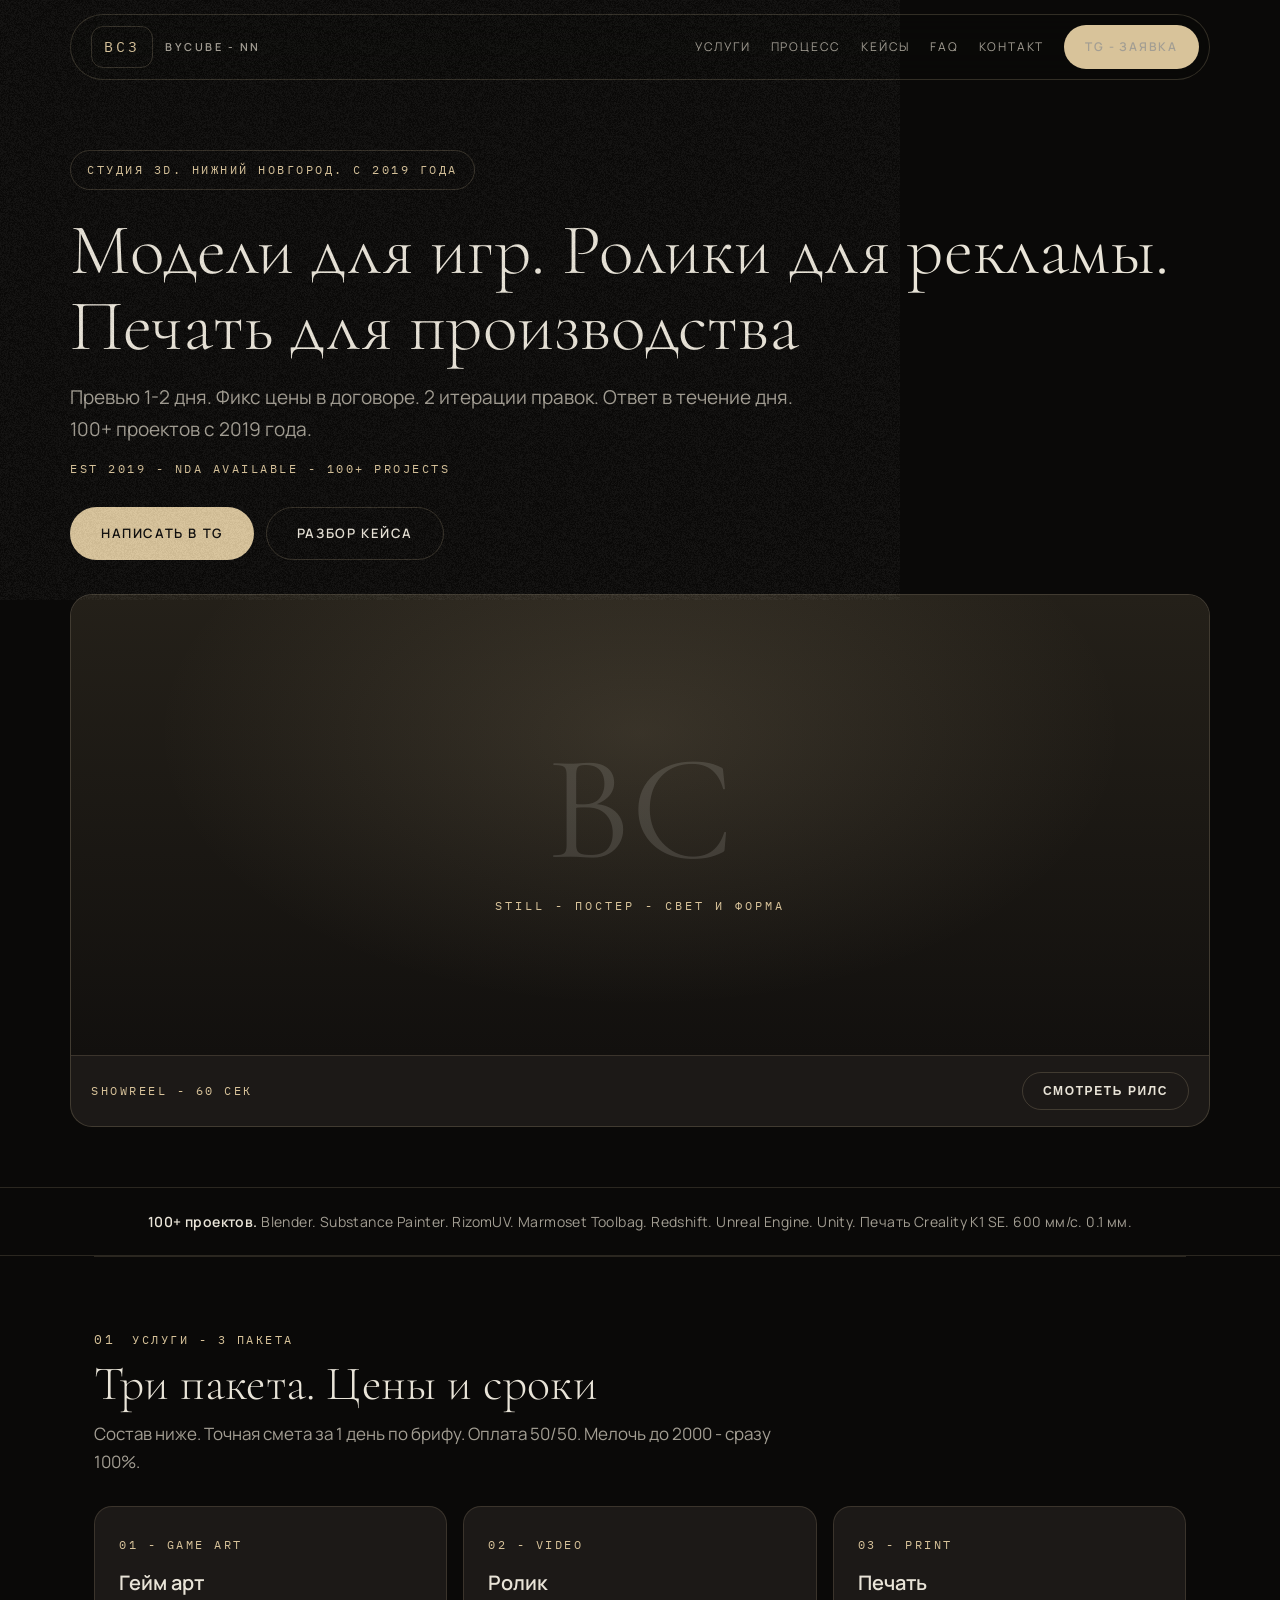
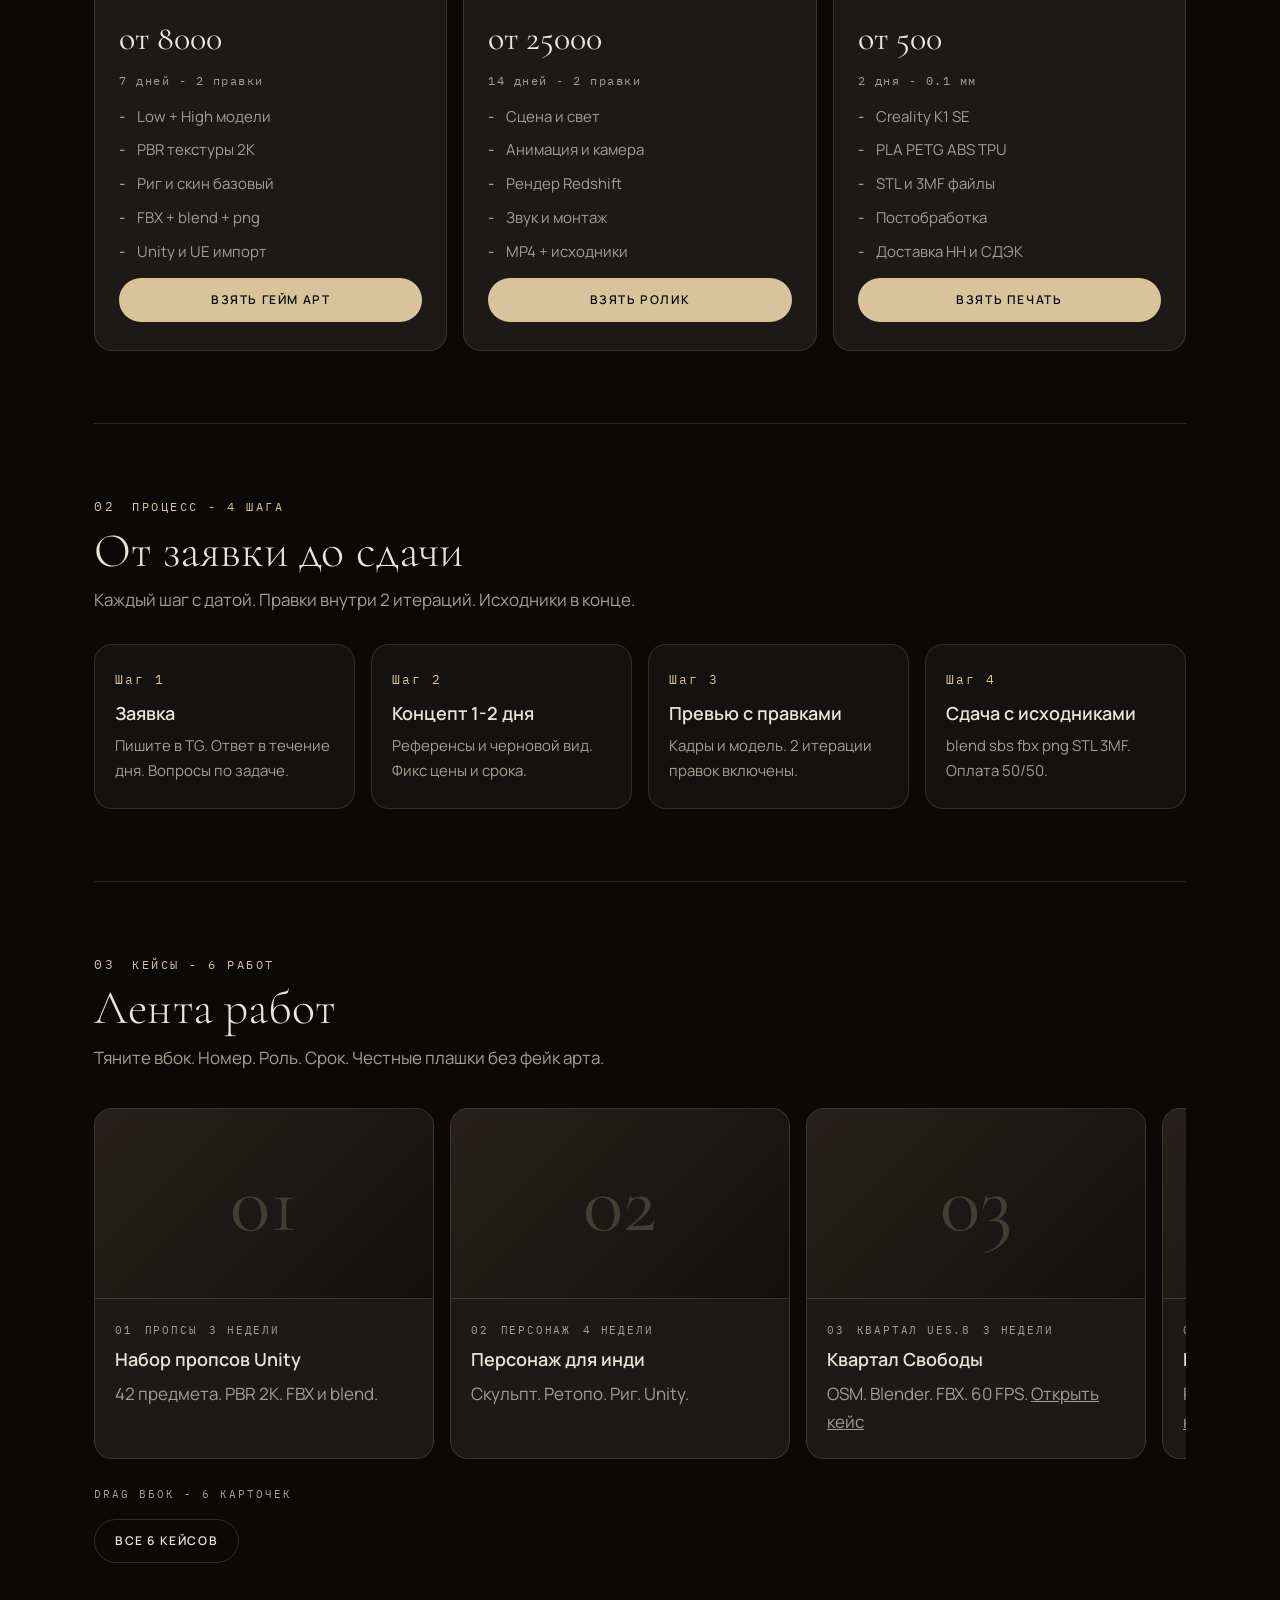
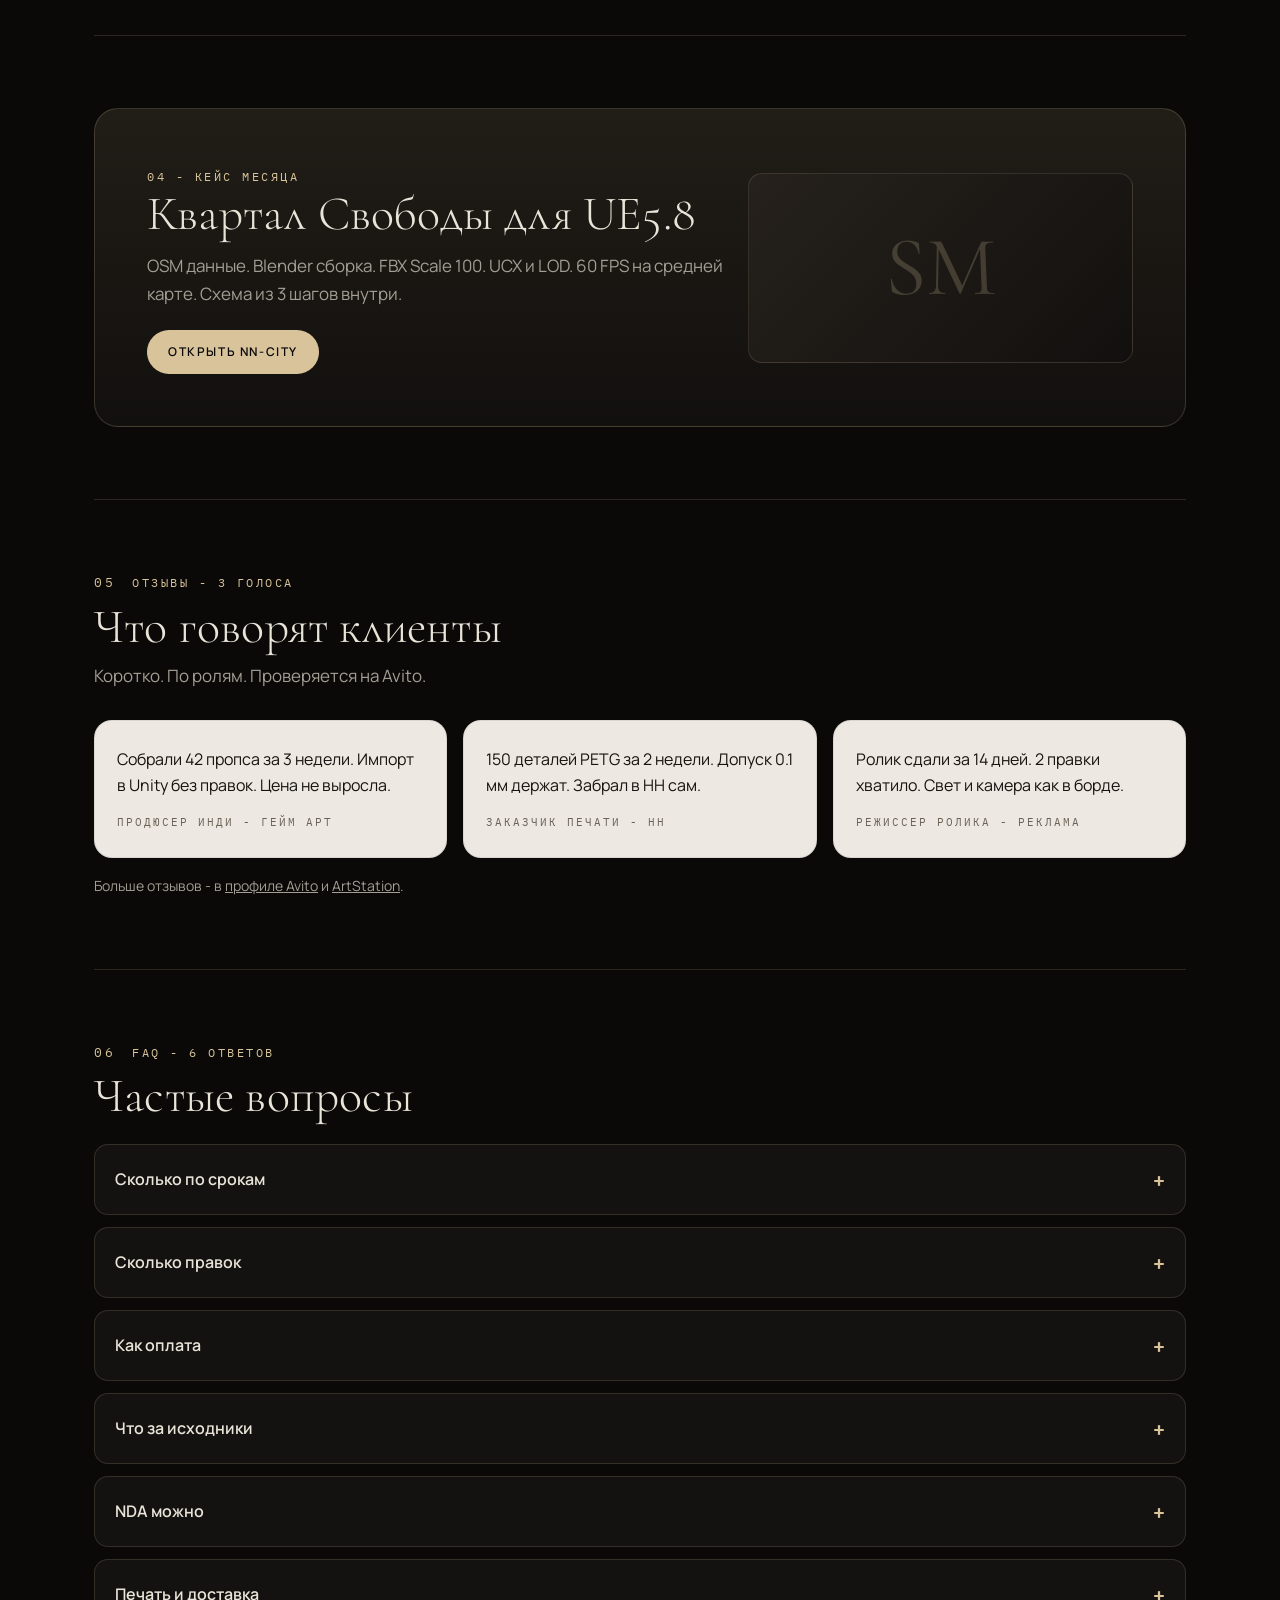
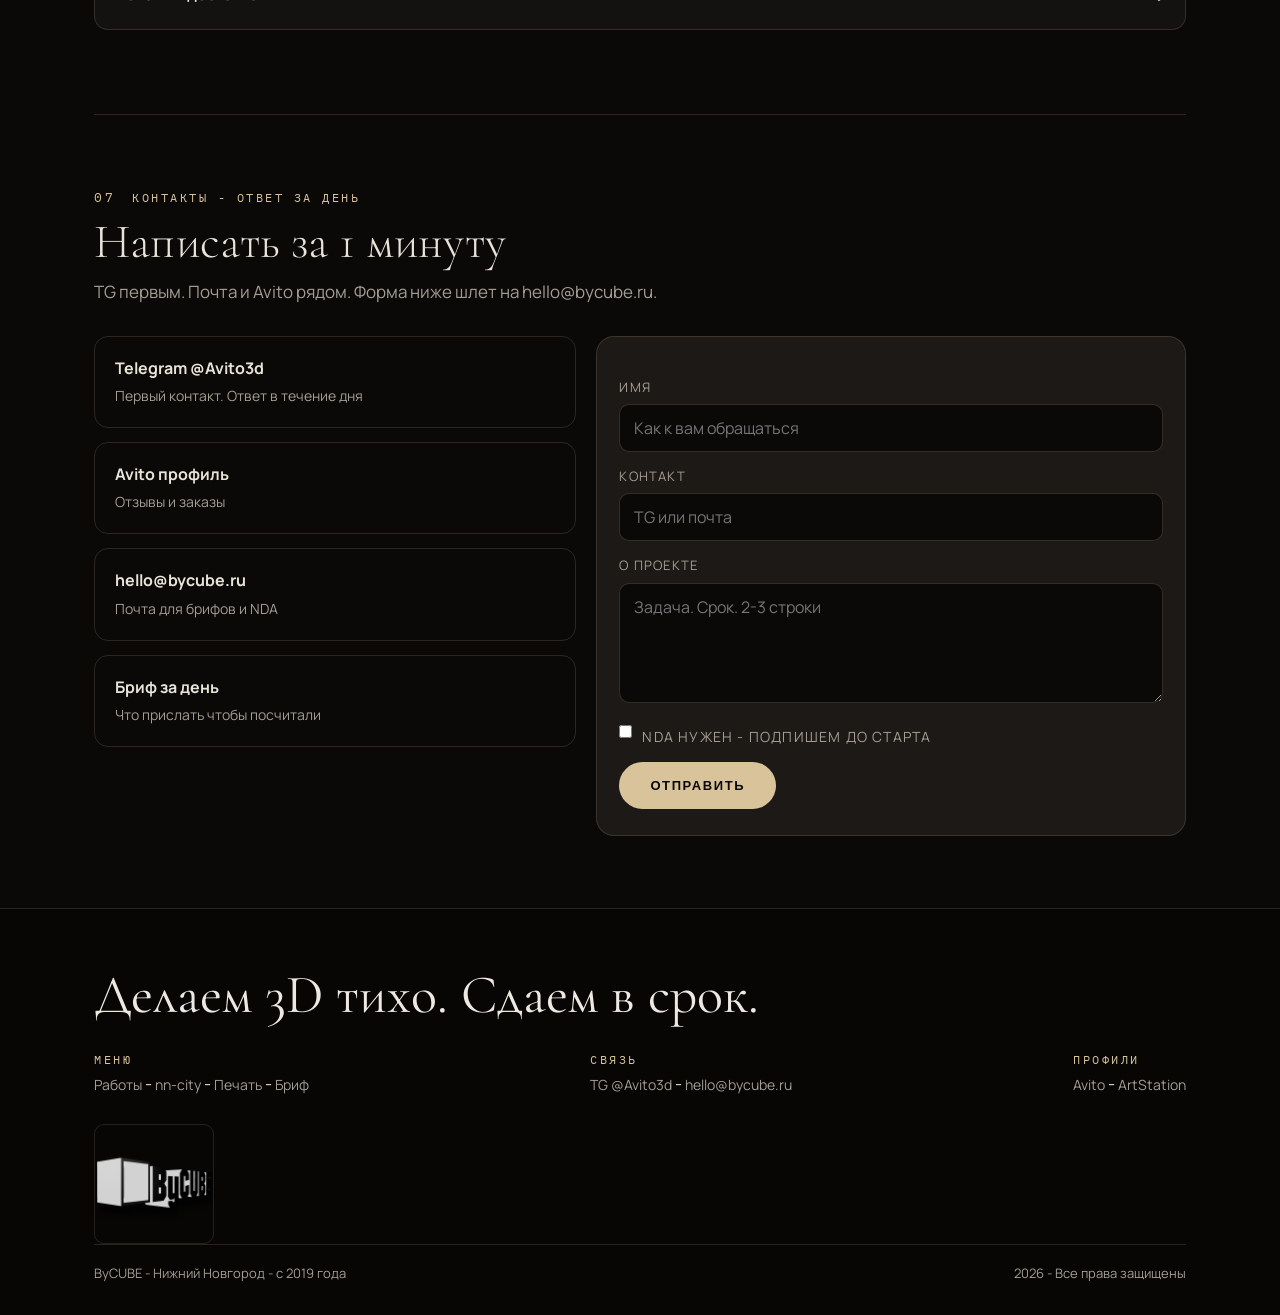
==== commit ba6e06f1: "ByCUBE v4: quiet Hollywood luxury — sderzhannaya roskosh (grain, preloader, cases, brief, 404)" ====
--- a/index.html
+++ b/index.html
@@ -3,395 +3,168 @@
 <head>
 <meta charset="UTF-8">
 <meta name="viewport" content="width=device-width, initial-scale=1.0">
-<title>ByCUBE — Моделируем миры: гейм-арт, анимация и 3D-печать за 7 дней | НН</title>
-<meta name="description" content="ByCUBE — дерзкая 3D-студия из Нижнего Новгорода. С 2019 года: гейм-арт PBR/LOD под Unreal/Unity, анимация и 3D-печать на Creality K1 SE. 100+ проектов. Ответ в течение дня.">
-<meta name="keywords" content="3d моделирование нижний новгород, гейм-арт, pbr lod unreal unity, 3d печать нн, blender студия, анимация ролик, substance painter">
-<meta name="author" content="ByCUBE Studio">
+<title>ByCUBE - Модели для игр. Ролики для рекламы. Печать для производства</title>
+<meta name="description" content="ByCUBE. Студия 3D. Нижний Новгород. С 2019 года. 100+ проектов. Гейм арт от 8000 за 7 дней. Ролик от 25000 за 14 дней. Печать от 500 за 2 дня. Превью 1-2 дня. Фикс цены.">
 <link rel="canonical" href="https://bycube.ru/">
-<meta property="og:title" content="ByCUBE — Моделируем миры: гейм-арт, анимация, 3D-печать">
-<meta property="og:description" content="PBR/LOD под Unreal/Unity + печать на K1 SE. Нижний Новгород с 2019 года. 100+ проектов.">
+<meta property="og:title" content="ByCUBE - Модели для игр. Ролики для рекламы. Печать">
+<meta property="og:description" content="Студия 3D. Нижний Новгород. С 2019 года. 100+ проектов. Превью 1-2 дня. Фикс цены.">
 <meta property="og:type" content="website">
 <meta property="og:url" content="https://bycube.ru/">
 <meta property="og:image" content="https://bycube.ru/logo.png">
 <meta property="og:locale" content="ru_RU">
 <meta name="twitter:card" content="summary_large_image">
-<meta name="twitter:title" content="ByCUBE — Моделируем миры за 7 дней">
-<meta name="twitter:description" content="Гейм-арт • Анимация • 3D-печать. Blender / Unreal / K1 SE. НН с 2019 года.">
+<meta name="twitter:title" content="ByCUBE - Студия 3D. Нижний Новгород">
+<meta name="twitter:description" content="Гейм арт. Ролики. Печать. 100+ проектов с 2019 года.">
 <meta name="twitter:image" content="https://bycube.ru/logo.png">
 <link rel="icon" type="image/png" href="logo.png">
 <link rel="preconnect" href="https://fonts.googleapis.com">
 <link rel="preconnect" href="https://fonts.gstatic.com" crossorigin>
-<link href="https://fonts.googleapis.com/css2?family=Unbounded:wght@400;600;800;900&family=Manrope:wght@400;500;600;700&display=swap" rel="stylesheet">
+<link rel="preload" as="style" href="https://fonts.googleapis.com/css2?family=Cormorant+Garamond:wght@300;400&family=Manrope:wght@400;500;600&family=IBM+Plex+Mono:wght@400&display=swap">
+<link href="https://fonts.googleapis.com/css2?family=Cormorant+Garamond:wght@300;400&family=Manrope:wght@400;500;600&family=IBM+Plex+Mono:wght@400&display=swap" rel="stylesheet">
+<link rel="stylesheet" href="style.css">
 <script type="application/ld+json">
-{"@context":"https://schema.org","@type":"ProfessionalService","name":"ByCUBE","description":"Гейм-арт, анимация и 3D-печать: PBR/LOD под Unreal/Unity, ролики, печать PLA/PETG/ABS/TPU.","url":"https://bycube.ru/","areaServed":"Nizhny Novgorod","foundingDate":"2019","priceRange":"₽₽","sameAs":["https://t.me/Avito3d","https://www.artstation.com/oksifilis","https://www.avito.ru/user/08c77c8a926f2a148b2a59df87a85065/profile"],"makesOffer":[{"@type":"Offer","itemOffered":{"@type":"Service","name":"Гейм-арт 3D-модель PBR/LOD"}},{"@type":"Offer","itemOffered":{"@type":"Service","name":"3D-анимация и рекламный ролик"}},{"@type":"Offer","itemOffered":{"@type":"Service","name":"3D-печать PLA/PETG/ABS/TPU"}}]}
+{"@context":"https://schema.org","@type":"ProfessionalService","name":"ByCUBE","areaServed":"Нижний Новгород","foundingDate":"2019","email":"hello@bycube.ru","url":"https://bycube.ru/","sameAs":["https://t.me/Avito3d","https://www.avito.ru/user/08c77c8a926f2a148b2a59df87a85065/profile","https://www.artstation.com/oksifilis"],"priceRange":"от 500 RUB"}
 </script>
-<style>
-*{margin:0;padding:0;box-sizing:border-box}
-:root{--bg:#0B0B0F;--bg2:#12121A;--card:#16161F;--line:rgba(255,255,255,.1);--gold:#E8B84B;--vio:#7C5CFF;--txt:#F2F0EA;--mut:rgba(242,240,234,.62);--rad:22px}
-html{scroll-behavior:smooth}
-body{font-family:'Manrope',system-ui,sans-serif;background:var(--bg);color:var(--txt);line-height:1.6;overflow-x:hidden}
-::selection{background:var(--gold);color:#0B0B0F}
-a{color:inherit}
-h1,h2,h3,.ub{font-family:'Unbounded',sans-serif}
-/* pill header */
-.hdr{position:fixed;top:16px;left:50%;transform:translateX(-50%);z-index:100;width:min(1120px,calc(100% - 24px));display:flex;align-items:center;justify-content:space-between;gap:16px;padding:12px 12px 12px 20px;background:rgba(14,14,20,.62);border:1px solid var(--line);border-radius:100px;backdrop-filter:blur(18px) saturate(150%);-webkit-backdrop-filter:blur(18px) saturate(150%);box-shadow:0 12px 40px rgba(0,0,0,.45)}
-.brand{display:flex;align-items:center;gap:12px;text-decoration:none}
-.badge3{font-family:'Unbounded',sans-serif;font-weight:800;font-size:15px;letter-spacing:.5px;background:linear-gradient(135deg,var(--gold),var(--vio));color:#0B0B0F;padding:9px 13px;border-radius:14px}
-.brand small{font-size:12px;letter-spacing:3px;text-transform:uppercase;color:var(--mut)}
-.hdr nav{display:flex;gap:26px;align-items:center}
-.hdr nav a{font-size:13px;letter-spacing:1.6px;text-transform:uppercase;text-decoration:none;color:var(--mut);transition:color .2s}
-.hdr nav a:hover{color:var(--txt)}
-.btn{display:inline-flex;align-items:center;justify-content:center;gap:10px;padding:16px 34px;border-radius:100px;font-weight:700;font-size:14px;letter-spacing:1.5px;text-transform:uppercase;text-decoration:none;border:1px solid transparent;transition:transform .2s,box-shadow .2s,background .2s;will-change:transform}
-.btn-gold{background:linear-gradient(135deg,var(--gold),#f5cf7a);color:#0B0B0F;box-shadow:0 8px 30px rgba(232,184,75,.35)}
-.btn-gold:hover{box-shadow:0 12px 44px rgba(232,184,75,.55)}
-.btn-ghost{border-color:var(--line);color:var(--txt);background:rgba(255,255,255,.04)}
-.btn-ghost:hover{border-color:var(--vio);box-shadow:0 0 24px rgba(124,92,255,.4)}
-.btn-sm{padding:11px 22px;font-size:12px}
-.burger{display:none;background:none;border:1px solid var(--line);border-radius:12px;padding:10px 12px;cursor:pointer}
-.burger span{display:block;width:24px;height:2px;background:var(--txt);margin:5px 0;transition:.3s}
-/* hero */
-.hero{position:relative;min-height:100svh;display:flex;flex-direction:column;justify-content:center;padding:140px 24px 0;overflow:hidden;background:radial-gradient(900px 500px at 80% -5%,rgba(124,92,255,.28),transparent 60%),radial-gradient(800px 480px at 10% 20%,rgba(232,184,75,.14),transparent 60%),var(--bg)}
-#cube{position:absolute;inset:0;width:100%;height:100%;display:block;opacity:.9}
-.hero-in{position:relative;z-index:2;max-width:1120px;margin:0 auto;width:100%;text-align:left}
-.kicker{display:inline-flex;align-items:center;gap:10px;font-size:12px;letter-spacing:3px;text-transform:uppercase;color:var(--gold);border:1px solid rgba(232,184,75,.4);padding:9px 18px;border-radius:100px;background:rgba(232,184,75,.07);margin-bottom:26px}
-.kicker i{width:8px;height:8px;border-radius:50%;background:var(--gold);box-shadow:0 0 12px var(--gold);animation:blink 1.6s infinite}
-@keyframes blink{50%{opacity:.35}}
-.hero h1{font-size:clamp(44px,9.5vw,124px);font-weight:900;line-height:.95;letter-spacing:-1px;text-transform:uppercase}
-.hero h1 em{font-style:normal;background:linear-gradient(100deg,var(--gold) 10%,var(--vio) 90%);-webkit-background-clip:text;background-clip:text;color:transparent}
-.sub{margin-top:20px;font-size:clamp(17px,2.4vw,24px);color:var(--mut);max-width:720px}
-.sub b{color:var(--txt)}
-.cta-row{display:flex;gap:16px;flex-wrap:wrap;margin-top:34px}
-.trust{margin-top:22px;font-size:14px;letter-spacing:1px;color:var(--mut)}
-.trust b{color:var(--gold)}
-.stats{display:flex;gap:44px;flex-wrap:wrap;margin-top:38px}
-.stat b{font-family:'Unbounded',sans-serif;font-size:clamp(26px,4vw,44px);color:var(--txt);display:block;line-height:1}
-.stat b span{color:var(--gold)}
-.stat small{font-size:12px;letter-spacing:2.4px;text-transform:uppercase;color:var(--mut)}
-/* marquee */
-.marquee{position:relative;z-index:2;margin:54px calc(50% - 50vw) 0;width:100vw;overflow:hidden;border-top:1px solid var(--line);border-bottom:1px solid var(--line);background:rgba(255,255,255,.02);white-space:nowrap}
-.marquee-track{display:inline-flex;gap:0;padding:16px 0;animation:marquee 22s linear infinite;font-family:'Unbounded',sans-serif;font-size:15px;letter-spacing:3px;color:var(--mut)}
-.marquee-track span{padding:0 26px}
-.marquee-track span.hot{color:var(--gold)}
-@keyframes marquee{to{transform:translateX(-50%)}}
-main{display:block}
-section{padding:96px 24px}
-.wrap{max-width:1120px;margin:0 auto}
-.num{font-family:'Unbounded',sans-serif;font-size:13px;letter-spacing:3px;color:var(--vio);text-transform:uppercase}
-h2.t{font-size:clamp(30px,5.4vw,62px);line-height:1.04;margin:14px 0 12px;text-transform:uppercase;font-weight:800}
-.lead{color:var(--mut);font-size:clamp(16px,2vw,20px);max-width:760px}
-.rule{width:72px;height:3px;background:linear-gradient(90deg,var(--gold),var(--vio));border-radius:3px;margin:26px 0 40px}
-/* services */
-.grid3{display:grid;grid-template-columns:repeat(3,1fr);gap:20px}
-.card{background:linear-gradient(180deg,rgba(255,255,255,.06),rgba(255,255,255,.015));border:1px solid var(--line);border-radius:var(--rad);padding:34px 28px;display:flex;flex-direction:column;position:relative;overflow:hidden;transition:border-color .25s,box-shadow .25s,transform .25s}
-.card:before{content:'';position:absolute;inset:-1px;background:radial-gradient(420px 200px at var(--mx,50%) var(--my,0%),rgba(232,184,75,.16),transparent 60%);opacity:0;transition:opacity .25s;pointer-events:none}
-.card:hover:before{opacity:1}
-.card:hover{border-color:rgba(232,184,75,.5);box-shadow:0 18px 60px rgba(0,0,0,.5),0 0 0 1px rgba(232,184,75,.25),0 0 34px rgba(124,92,255,.18);transform:translateY(-5px)}
-.tag{font-size:11px;letter-spacing:2.6px;text-transform:uppercase;color:#0B0B0F;background:linear-gradient(135deg,var(--gold),#f5cf7a);align-self:flex-start;padding:7px 14px;border-radius:100px;font-weight:700;margin-bottom:16px}
-.tag.v{background:linear-gradient(135deg,var(--vio),#a68fff);color:#fff}
-.card h3{font-size:21px;margin-bottom:6px}
-.price{font-family:'Unbounded',sans-serif;font-size:28px;color:var(--gold);margin:8px 0 2px}
-.term{font-size:14px;color:var(--mut);margin-bottom:18px}
-.card ul{list-style:none;margin-bottom:24px;flex:1}
-.card li{padding:9px 0 9px 26px;position:relative;color:var(--mut);font-size:15.5px}
-.card li:before{content:'—';position:absolute;left:0;color:var(--gold)}
-.card .btn{width:100%}
-.note{margin-top:26px;color:var(--mut);text-align:center;font-size:15.5px}
-.note strong{color:var(--gold)}
-/* process */
-.steps{display:grid;grid-template-columns:repeat(4,1fr);gap:18px;position:relative}
-.pbar{height:3px;background:rgba(255,255,255,.08);border-radius:3px;margin-bottom:30px;overflow:hidden}
-.pbar i{display:block;height:100%;width:100%;background:linear-gradient(90deg,var(--gold),var(--vio));transform-origin:left;animation:fill 3.2s ease-in-out infinite alternate}
-@keyframes fill{from{transform:scaleX(.25)}to{transform:scaleX(1)}}
-.step{border:1px solid var(--line);border-radius:var(--rad);padding:28px 22px;background:var(--card)}
-.step b.n{font-family:'Unbounded',sans-serif;font-size:34px;background:linear-gradient(135deg,var(--gold),var(--vio));-webkit-background-clip:text;background-clip:text;color:transparent}
-.step h3{font-size:17px;margin:12px 0 8px}
-.step p{color:var(--mut);font-size:15px}
-/* works slider */
-.slider{display:flex;gap:18px;overflow-x:auto;padding:6px 4px 18px;scroll-snap-type:x mandatory;-webkit-overflow-scrolling:touch}
-.slider::-webkit-scrollbar{height:8px}
-.slider::-webkit-scrollbar-thumb{background:linear-gradient(90deg,var(--gold),var(--vio));border-radius:8px}
-.wcard{flex:0 0 min(340px,84vw);scroll-snap-align:start;border-radius:var(--rad);border:1px solid var(--line);overflow:hidden;background:var(--card);transition:transform .25s,box-shadow .25s}
-.wcard:hover{transform:translateY(-5px);box-shadow:0 18px 50px rgba(0,0,0,.5)}
-.art{height:190px;position:relative;display:flex;align-items:flex-end;padding:16px}
-.a1{background:radial-gradient(circle at 30% 30%,#7C5CFF,transparent 55%),radial-gradient(circle at 75% 70%,#E8B84B,transparent 50%),linear-gradient(135deg,#1b1b28,#0B0B0F)}
-.a2{background:radial-gradient(circle at 70% 25%,#E8B84B,transparent 55%),linear-gradient(135deg,#2a1f10,#0B0B0F)}
-.a3{background:conic-gradient(from 40deg at 50% 50%,#7C5CFF,#E8B84B,#1c1c2a,#7C5CFF)}
-.a4{background:repeating-linear-gradient(115deg,rgba(232,184,75,.25) 0 14px,transparent 14px 28px),linear-gradient(135deg,#14141d,#0B0B0F)}
-.a5{background:radial-gradient(circle at 50% 120%,#E8B84B,transparent 60%),radial-gradient(circle at 50% -20%,#7C5CFF,transparent 55%),#0B0B0F}
-.a6{background:linear-gradient(135deg,#241d3f,#3a2a10)}
-.eng{font-size:11px;letter-spacing:2px;text-transform:uppercase;background:rgba(11,11,15,.72);border:1px solid rgba(232,184,75,.5);color:var(--gold);padding:6px 12px;border-radius:100px;font-weight:700}
-.wbody{padding:20px 20px 22px}
-.wbody h3{font-size:18px;margin-bottom:6px}
-.wbody p{color:var(--mut);font-size:15px}
-/* case banner */
-.case{border:1px solid rgba(232,184,75,.35);border-radius:26px;padding:clamp(28px,5vw,54px);background:radial-gradient(600px 260px at 90% 0%,rgba(124,92,255,.3),transparent 60%),radial-gradient(500px 240px at 0% 100%,rgba(232,184,75,.18),transparent 60%),linear-gradient(135deg,#14141d,#0B0B0F);display:grid;grid-template-columns:1.3fr .7fr;gap:28px;align-items:center}
-.case small{font-size:12px;letter-spacing:3px;text-transform:uppercase;color:var(--gold)}
-.case h3{font-size:clamp(22px,3.6vw,36px);margin:12px 0 10px;line-height:1.1}
-.case p{color:var(--mut);font-size:16px}
-.case .flow{display:flex;gap:10px;flex-wrap:wrap;margin-top:18px}
-.flow span{font-size:12px;letter-spacing:1.6px;border:1px solid var(--line);border-radius:100px;padding:8px 14px;color:var(--txt);background:rgba(255,255,255,.04)}
-/* reviews */
-.rev-grid{display:grid;grid-template-columns:repeat(3,1fr);gap:20px}
-.rev{background:var(--card);border:1px solid var(--line);border-radius:var(--rad);padding:30px 26px}
-.stars{color:var(--gold);letter-spacing:4px;margin-bottom:14px}
-.rev p{font-size:16.5px;margin-bottom:18px}
-.rev cite{font-style:normal;font-size:13px;letter-spacing:1.6px;text-transform:uppercase;color:var(--mut)}
-/* faq */
-.faq-list{max-width:820px}
-details{border-bottom:1px solid var(--line);padding:22px 4px}
-summary{font-family:'Unbounded',sans-serif;font-size:17px;cursor:pointer;list-style:none;display:flex;justify-content:space-between;align-items:center;gap:18px}
-summary::-webkit-details-marker{display:none}
-summary:after{content:'+';color:var(--gold);font-size:28px;line-height:1;flex-shrink:0}
-details[open] summary:after{content:'–'}
-details p{color:var(--mut);margin-top:12px;font-size:16px}
-/* contacts */
-.cta-panel{border-radius:28px;padding:clamp(30px,6vw,64px);background:linear-gradient(135deg,rgba(232,184,75,.16),rgba(124,92,255,.22)),#12121A;border:1px solid rgba(232,184,75,.35);text-align:center;position:relative;overflow:hidden}
-.cta-panel h2{font-size:clamp(30px,6vw,64px);text-transform:uppercase;line-height:1.02}
-.cta-panel p{color:var(--mut);margin:16px auto 28px;max-width:640px;font-size:17px}
-.c-grid{display:grid;grid-template-columns:1fr 1fr;gap:26px;margin-top:26px;text-align:left}
-.c-links{display:flex;flex-direction:column;gap:22px}
-.c-links small{font-size:12px;letter-spacing:3px;text-transform:uppercase;color:var(--mut)}
-.big{font-family:'Unbounded',sans-serif;font-size:clamp(22px,3.4vw,34px);text-decoration:none}
-.big:hover{color:var(--gold)}
-.big.m{font-size:clamp(18px,2.6vw,24px)}
-form.lead{background:rgba(11,11,15,.6);border:1px solid var(--line);border-radius:20px;padding:30px 26px}
-form.lead h3{font-size:20px;margin-bottom:6px}
-form.lead p{font-size:14.5px;color:var(--mut);margin-bottom:14px}
-label{display:block;font-size:12px;letter-spacing:2px;text-transform:uppercase;color:var(--mut);margin:14px 0 7px}
-input,select,textarea{width:100%;padding:13px 15px;font-size:15.5px;font-family:inherit;background:#0e0e15;color:var(--txt);border:1px solid var(--line);border-radius:12px}
-textarea{min-height:96px;resize:vertical}
-button.submit{margin-top:20px;width:100%}
-/* footer */
-footer{border-top:1px solid var(--line);padding:56px 24px 40px;text-align:center;background:#08080c}
-.f-logo{display:flex;align-items:center;justify-content:center;gap:14px;margin-bottom:14px}
-.f-logo img{width:44px;height:44px;object-fit:contain;border-radius:10px}
-.f-logo b{font-family:'Unbounded',sans-serif;letter-spacing:3px;font-size:22px}
-footer p{color:var(--mut);font-size:14px;line-height:1.9}
-/* reveal */
-.rv{opacity:1;transform:none}
-.js .rv{opacity:0;transform:translateY(26px);transition:opacity .7s ease,transform .7s ease}
-.js .rv.on{opacity:1;transform:none}
-@media(max-width:1024px){.hdr nav{display:none}.hdr nav.open{display:flex;position:absolute;top:64px;left:12px;right:12px;flex-direction:column;background:#12121A;border:1px solid var(--line);border-radius:20px;padding:26px;gap:20px}.burger{display:block}.grid3,.rev-grid{grid-template-columns:1fr}.steps{grid-template-columns:1fr 1fr}.case,.c-grid{grid-template-columns:1fr}section{padding:72px 20px}}
-@media(max-width:640px){.steps{grid-template-columns:1fr}.stats{gap:26px}.btn{width:100%}.hdr{padding:10px 10px 10px 16px}}
-@media(prefers-reduced-motion:reduce){*{animation:none!important;transition:none!important}html{scroll-behavior:auto}}
-</style>
 </head>
 <body>
+<div id="preloader" aria-hidden="true"><div class="pl-mark">BYCUBE - EST 2019</div><div class="pl-num" id="pre-num">0</div><div class="pl-bar"><div class="pl-fill" id="pre-fill"></div></div></div>
+<canvas id="grain" aria-hidden="true"></canvas>
 <header class="hdr">
-<a class="brand" href="#top" aria-label="ByCUBE на главную"><span class="badge3">BC³</span><small>ByCUBE</small></a>
-<button class="burger" id="burger" aria-label="Меню"><span></span><span></span><span></span></button>
-<nav id="nav" aria-label="Навигация">
+<a class="brand" href="index.html" aria-label="ByCUBE домой"><b>BC3</b><small>ByCUBE - NN</small></a>
+<nav aria-label="Разделы">
 <a href="#services">Услуги</a>
 <a href="#process">Процесс</a>
-<a href="#works">Работы</a>
-<a href="nn-city.html">Кейс НН</a>
-<a href="#contact">Контакты</a>
-<a class="btn btn-gold btn-sm mag" href="https://t.me/Avito3d" target="_blank" rel="noopener">Заказать</a>
+<a href="#cases">Кейсы</a>
+<a href="#faq">FAQ</a>
+<a href="#contact">Контакт</a>
+<a class="btn btn-solid btn-sm" href="https://t.me/Avito3d?text=Hero_ByCUBE_privet_nuzhna_3D_model">TG - Заявка</a>
 </nav>
 </header>
-<main id="top">
-<section class="hero" aria-label="Главный экран">
-<canvas id="cube" aria-label="canvas: вращающаяся wireframe-сетка куба с частицами"></canvas>
-<div class="hero-in">
-<span class="kicker"><i></i>Нижний Новгород • с 2019 • Blender / Unreal</span>
-<h1>Моделируем<br><em>миры</em></h1>
-<p class="sub"><b>Гейм-арт • Анимация • 3D-печать</b> — для игр и рекламы за 7 дней. PBR/LOD под Unreal/Unity, ролики под ключ, печать на K1 SE 600&nbsp;мм/с с точностью 0.1&nbsp;мм.</p>
-<div class="cta-row">
-<a class="btn btn-gold mag" href="https://t.me/Avito3d?text=%D0%9F%D1%80%D0%B8%D0%B2%D0%B5%D1%82!%20%D0%9D%D1%83%D0%B6%D0%BD%D0%B0%203D-%D0%BC%D0%BE%D0%B4%D0%B5%D0%BB%D1%8C%20/%20%D1%80%D0%BE%D0%BB%D0%B8%D0%BA%20/%20%D0%BF%D0%B5%D1%87%D0%B0%D1%82%D1%8C." target="_blank" rel="noopener">Заказать в Telegram</a>
-<a class="btn btn-ghost mag" href="nn-city.html">Кейс: процедурный НН →</a>
+<main>
+<div class="wrap hero">
+<p class="kicker rv">Студия 3D. Нижний Новгород. С 2019 года</p>
+<h1 class="rv">Модели для игр. Ролики для рекламы. Печать для производства</h1>
+<p class="lead rv">Превью 1-2 дня. Фикс цены в договоре. 2 итерации правок. Ответ в течение дня. 100+ проектов с 2019 года.</p>
+<p class="mono rv" style="margin-top:14px">EST 2019 - NDA AVAILABLE - 100+ PROJECTS</p>
+<div class="hero-cta rv">
+<a class="btn btn-solid" href="https://t.me/Avito3d?text=Hero_ByCUBE_privet_nuzhna_3D_model">Написать в TG</a>
+<a class="btn btn-line" href="work.html">Разбор кейса</a>
 </div>
-<p class="trust"><b>100+ проектов</b> • ответ в течение дня • оплата 50/50 • исходники blend / sbs / fbx</p>
-<div class="stats" aria-label="Цифры студии">
-<div class="stat"><b><span data-count="2019" data-plain="1">2019</span></b><small>на рынке НН</small></div>
-<div class="stat"><b><span data-count="100">0</span>+</b><small>сданных проектов</small></div>
-<div class="stat"><b>24/7</b><small>на связи в TG</small></div>
+<div class="still rv">
+<div class="still-view still-zoom"><div class="big">BC</div><div class="cap">Still - постер - свет и форма</div></div>
+<div class="still-bar"><span class="mono">Showreel - 60 сек</span><button class="btn btn-line btn-sm" data-reel type="button">Смотреть рилс</button></div>
 </div>
 </div>
-<div class="marquee" aria-hidden="true"><div class="marquee-track" id="mtrack"><span>BLENDER</span><span class="hot">•</span><span>UNREAL</span><span class="hot">•</span><span>SUBSTANCE</span><span class="hot">•</span><span>K1 SE</span><span class="hot">•</span><span>НИЖНИЙ НОВГОРОД</span><span class="hot">•</span><span>UNITY</span><span class="hot">•</span><span>PBR / LOD</span><span class="hot">•</span></div></div>
-</section>
+<div class="trust"><div class="wrap"><p><b>100+ проектов.</b> Blender. Substance Painter. RizomUV. Marmoset Toolbag. Redshift. Unreal Engine. Unity. Печать Creality K1 SE. 600 мм/с. 0.1 мм.</p></div></div>
+<div class="wrap">
 <section id="services" aria-label="Услуги">
-<div class="wrap">
-<div class="num">01 — Услуги</div>
-<h2 class="t">Три удара по дедлайну</h2>
-<p class="lead">Не «рисуем красиво», а закрываем задачу: модель встанет в движок, ролик зайдёт в рекламу, деталь встанет в узел. Цену и срок фиксируем до старта.</p>
-<div class="rule"></div>
-<div class="grid3">
-<article class="card rv tilt"><span class="tag">Хит • Игры</span><h3>Гейм-арт модель</h3><div class="price">от 8 000 ₽</div><div class="term">срок — от 7 дней</div><ul><li>PBR-текстуры в Substance</li><li>LOD + чистая топология</li><li>Unreal / Unity ready (FBX)</li><li>2 итерации правок внутри</li></ul><a class="btn btn-gold mag" href="https://t.me/Avito3d?text=%D0%A5%D0%BE%D1%87%D1%83%20%D0%B3%D0%B5%D0%B9%D0%BC-%D0%B0%D1%80%D1%82:%20%D0%BC%D0%BE%D0%B4%D0%B5%D0%BB%D1%8C%20PBR/LOD%20%D0%B4%D0%BB%D1%8F%20UE/Unity." target="_blank" rel="noopener">Хочу гейм-арт</a></article>
-<article class="card rv tilt"><span class="tag v">Реклама • Ролики</span><h3>Анимация / Ролик</h3><div class="price">от 25 000 ₽</div><div class="term">срок — от 14 дней</div><ul><li>Раскадровка + аниматик</li><li>Рендер, звук и монтаж</li><li>Форматы 16:9 / 9:16 / 1:1</li><li>2 итерации правок внутри</li></ul><a class="btn btn-ghost mag" href="https://t.me/Avito3d?text=%D0%A5%D0%BE%D1%87%D1%83%20%D1%80%D0%BE%D0%BB%D0%B8%D0%BA:%20%D1%85%D1%80%D0%BE%D0%BD%D0%BE%D0%BC%D0%B5%D1%82%D1%80%D0%B0%D0%B6%20%D0%B8%20%D1%80%D0%B5%D1%84%D0%B5%D1%80%D0%B5%D0%BD%D1%81." target="_blank" rel="noopener">Хочу ролик</a></article>
-<article class="card rv tilt"><span class="tag">Железо • K1 SE</span><h3>3D-печать</h3><div class="price">от 500 ₽</div><div class="term">срок — от 2 дней</div><ul><li>Creality K1 SE, слой 0.1 мм</li><li>PLA / PETG / ABS / TPU</li><li>Постобработка + покраска</li><li>Доставка по НН и РФ</li></ul><a class="btn btn-ghost mag" href="https://t.me/Avito3d?text=%D0%A5%D0%BE%D1%87%D1%83%20%D0%BF%D0%B5%D1%87%D0%B0%D1%82%D1%8C:%20%D0%BC%D0%B0%D1%82%D0%B5%D1%80%D0%B8%D0%B0%D0%BB,%20%D1%80%D0%B0%D0%B7%D0%BC%D0%B5%D1%80,%20%D1%81%D1%80%D0%BE%D0%BA." target="_blank" rel="noopener">Хочу печать</a></article>
-</div>
-<p class="note">Стек: <strong>Blender • Substance • RizomUV • Marmoset • Redshift • Unreal • Unity</strong> — плюс <strong><a href="https://www.artstation.com/oksifilis" target="_blank" rel="noopener">ArtStation / oksifilis</a></strong>. Также: ретопология, VFX, трекинг — спросите в TG, посчитаем.</p>
+<div class="sec-head rv"><span class="sec-num">01</span><span class="mono">Услуги - 3 пакета</span></div>
+<h2 class="rv">Три пакета. Цены и сроки</h2>
+<p class="sec-desc rv">Состав ниже. Точная смета за 1 день по брифу. Оплата 50/50. Мелочь до 2000 - сразу 100%.</p>
+<div class="cards">
+<article class="card rv"><span class="mono">01 - Game Art</span><h3>Гейм арт</h3><div class="price">от 8000<small>7 дней - 2 правки</small></div><ul class="list"><li>Low + High модели</li><li>PBR текстуры 2K</li><li>Риг и скин базовый</li><li>FBX + blend + png</li><li>Unity и UE импорт</li></ul><a class="btn btn-solid btn-sm" href="https://t.me/Avito3d?text=Price_ByCUBE_game_art_ot_8000">Взять гейм арт</a></article>
+<article class="card rv"><span class="mono">02 - Video</span><h3>Ролик</h3><div class="price">от 25000<small>14 дней - 2 правки</small></div><ul class="list"><li>Сцена и свет</li><li>Анимация и камера</li><li>Рендер Redshift</li><li>Звук и монтаж</li><li>MP4 + исходники</li></ul><a class="btn btn-solid btn-sm" href="https://t.me/Avito3d?text=Price_ByCUBE_rolik_ot_25000">Взять ролик</a></article>
+<article class="card rv"><span class="mono">03 - Print</span><h3>Печать</h3><div class="price">от 500<small>2 дня - 0.1 мм</small></div><ul class="list"><li>Creality K1 SE</li><li>PLA PETG ABS TPU</li><li>STL и 3MF файлы</li><li>Постобработка</li><li>Доставка НН и СДЭК</li></ul><a class="btn btn-solid btn-sm" href="https://t.me/Avito3d?text=Price_ByCUBE_pechat_ot_500">Взять печать</a></article>
 </div>
 </section>
 <section id="process" aria-label="Процесс">
-<div class="wrap">
-<div class="num">02 — Процесс</div>
-<h2 class="t">От заявки до сдачи — 4 шага</h2>
-<p class="lead">Без менеджеров и созвонов ради созвонов. Пишете напрямую — отвечаем в течение дня.</p>
-<div class="rule"></div>
-<div class="pbar" aria-hidden="true"><i></i></div>
+<div class="sec-head rv"><span class="sec-num">02</span><span class="mono">Процесс - 4 шага</span></div>
+<h2 class="rv">От заявки до сдачи</h2>
+<p class="sec-desc rv">Каждый шаг с датой. Правки внутри 2 итераций. Исходники в конце.</p>
 <div class="steps">
-<div class="step rv"><b class="n">01</b><h3>Заявка в TG</h3><p>Пишете @Avito3d: задача, движок, дедлайн, референс. Отвечаем в течение дня.</p></div>
-<div class="step rv"><b class="n">02</b><h3>ТЗ + концепт</h3><p>Фиксируем цену и срок. Концепт и блокинг — за 1–2 дня, дальше только вперёд.</p></div>
-<div class="step rv"><b class="n">03</b><h3>Превью + правки</h3><p>Рендер-превью до финала. 2 итерации правок уже включены в цену.</p></div>
-<div class="step rv"><b class="n">04</b><h3>Сдача 50/50</h3><p>50% до старта, 50% после превью. Отдаём blend / sbs / fbx + STL для печати.</p></div>
-</div>
+<div class="step rv"><div class="n">Шаг 1</div><h3>Заявка</h3><p>Пишите в TG. Ответ в течение дня. Вопросы по задаче.</p></div>
+<div class="step rv"><div class="n">Шаг 2</div><h3>Концепт 1-2 дня</h3><p>Референсы и черновой вид. Фикс цены и срока.</p></div>
+<div class="step rv"><div class="n">Шаг 3</div><h3>Превью с правками</h3><p>Кадры и модель. 2 итерации правок включены.</p></div>
+<div class="step rv"><div class="n">Шаг 4</div><h3>Сдача с исходниками</h3><p>blend sbs fbx png STL 3MF. Оплата 50/50.</p></div>
 </div>
 </section>
-<section id="works" aria-label="Работы">
-<div class="wrap">
-<div class="num">03 — Работы</div>
-<h2 class="t">Что выходит из цеха</h2>
-<p class="lead">Листайте вбок: шесть типовых задач, которые закрываем каждую неделю. Полное портфолио — на ArtStation.</p>
-<div class="rule"></div>
+<section id="cases" aria-label="Кейсы">
+<div class="sec-head rv"><span class="sec-num">03</span><span class="mono">Кейсы - 6 работ</span></div>
+<h2 class="rv">Лента работ</h2>
+<p class="sec-desc rv">Тяните вбок. Номер. Роль. Срок. Честные плашки без фейк арта.</p>
+<div class="tape rv" aria-label="Лента кейсов">
+<article class="tape-card"><div class="tape-art"><span>01</span></div><div class="tape-body"><div class="tape-meta"><span>01</span><span>Пропсы</span><span>3 недели</span></div><h3>Набор пропсов Unity</h3><p class="mut">42 предмета. PBR 2K. FBX и blend.</p></div></article>
+<article class="tape-card"><div class="tape-art"><span>02</span></div><div class="tape-body"><div class="tape-meta"><span>02</span><span>Персонаж</span><span>4 недели</span></div><h3>Персонаж для инди</h3><p class="mut">Скульпт. Ретопо. Риг. Unity.</p></div></article>
+<article class="tape-card"><div class="tape-art"><span>03</span></div><div class="tape-body"><div class="tape-meta"><span>03</span><span>Квартал UE5.8</span><span>3 недели</span></div><h3>Квартал Свободы</h3><p class="mut">OSM. Blender. FBX. 60 FPS. <a href="nn-city.html">Открыть кейс</a></p></div></article>
+<article class="tape-card"><div class="tape-art"><span>04</span></div><div class="tape-body"><div class="tape-meta"><span>04</span><span>Печать</span><span>2 недели</span></div><h3>Партия 150 штук</h3><p class="mut">PETG. 0.1 мм. Пост и СДЭК. <a href="pechat.html">Открыть кейс</a></p></div></article>
+<article class="tape-card"><div class="tape-art"><span>05</span></div><div class="tape-body"><div class="tape-meta"><span>05</span><span>Трекинг</span><span>10 дней</span></div><h3>Ролик с трекингом</h3><p class="mut">Камера. Свет. Redshift. MP4.</p></div></article>
+<article class="tape-card"><div class="tape-art"><span>06</span></div><div class="tape-body"><div class="tape-meta"><span>06</span><span>PBR набор</span><span>2 недели</span></div><h3>Текстуры Substance</h3><p class="mut">sbs + png 2K. 18 материалов.</p></div></article>
 </div>
-<div class="wrap">
-<div class="slider" aria-label="Слайдер работ">
-<article class="wcard rv"><div class="art a1"><span class="eng">Unreal / Unity</span></div><div class="wbody"><h3>GameProp-пак</h3><p>Оружие, техника, пропсы — PBR + LOD, встали в движок без доработок.</p></div></article>
-<article class="wcard rv"><div class="art a2"><span class="eng">Blender</span></div><div class="wbody"><h3>Персонаж</h3><p>Скульпт, ретопо, риг и текстуры. Готов к анимации и рекламе.</p></div></article>
-<article class="wcard rv"><div class="art a3"><span class="eng">UE 5.8</span></div><div class="wbody"><h3>Процедурный город</h3><p>Кварталы НН из OSM-данных: 60 FPS на средней видеокарте.</p></div></article>
-<article class="wcard rv"><div class="art a4"><span class="eng">K1 SE</span></div><div class="wbody"><h3>Печать 0.1 мм</h3><p>Корпуса и прототипы: PLA / PETG / ABS / TPU, допуски сошлись.</p></div></article>
-<article class="wcard rv"><div class="art a5"><span class="eng">VFX</span></div><div class="wbody"><h3>Трекинг</h3><p>Camera / face tracking, бесшовная интеграция CG в кадр.</p></div></article>
-<article class="wcard rv"><div class="art a6"><span class="eng">Substance</span></div><div class="wbody"><h3>Текстуры PBR</h3><p>Материалы ручной работы: металл, пластик, ткань, износ.</p></div></article>
+<p class="hint">Drag вбок - 6 карточек</p>
+<p style="margin-top:16px"><a class="btn btn-line btn-sm" href="work.html">Все 6 кейсов</a></p>
+</section>
+<section aria-label="NN City баннер">
+<div class="banner rv"><div><span class="mono">04 - Кейс месяца</span><h2>Квартал Свободы для UE5.8</h2><p>OSM данные. Blender сборка. FBX Scale 100. UCX и LOD. 60 FPS на средней карте. Схема из 3 шагов внутри.</p><a class="btn btn-solid btn-sm" href="nn-city.html">Открыть nn-city</a></div><div class="tape-art" style="border-radius:14px;border:1px solid var(--line)"><span>SM</span></div></div>
+</section>
+<section aria-label="Отзывы">
+<div class="sec-head rv"><span class="sec-num">05</span><span class="mono">Отзывы - 3 голоса</span></div>
+<h2 class="rv">Что говорят клиенты</h2>
+<p class="sec-desc rv">Коротко. По ролям. Проверяется на Avito.</p>
+<div class="quotes">
+<blockquote class="quote rv"><p>Собрали 42 пропса за 3 недели. Импорт в Unity без правок. Цена не выросла.</p><div class="who">Продюсер инди - гейм арт</div></blockquote>
+<blockquote class="quote rv"><p>150 деталей PETG за 2 недели. Допуск 0.1 мм держат. Забрал в НН сам.</p><div class="who">Заказчик печати - НН</div></blockquote>
+<blockquote class="quote rv"><p>Ролик сдали за 14 дней. 2 правки хватило. Свет и камера как в борде.</p><div class="who">Режиссер ролика - реклама</div></blockquote>
 </div>
-<p style="margin-top:18px"><a class="btn btn-ghost btn-sm mag" href="https://www.artstation.com/oksifilis" target="_blank" rel="noopener">Полное портфолио на ArtStation →</a></p>
-</div>
-</section>
-<section id="case" aria-label="Кейс">
-<div class="wrap">
-<div class="num">04 — Кейс</div>
-<h2 class="t">Город как уровень</h2>
-<div class="rule"></div>
-<div class="case rv">
-<div><small>UE 5.8 • OSM → Blender → UE</small><h3>Процедурный Нижний Новгород: пл. Свободы — играбельная сцена</h3><p>Улицы, дома и силуэт города из открытых данных через Blender CityGenerator в Unreal Engine 5.8. FBX Scale 100 Z-up, UCX-коллизии, LOD 0–2 — стабильные 60 FPS.</p><div class="flow"><span>OSM</span><span>→</span><span>BLENDER</span><span>→</span><span>FBX</span><span>→</span><span>UE 5.8</span></div></div>
-<div style="display:flex;flex-direction:column;gap:14px"><a class="btn btn-gold mag" href="nn-city.html">Разобрать пайплайн</a><a class="btn btn-ghost mag" href="https://t.me/Avito3d?text=%D0%A5%D0%BE%D1%87%D1%83%20%D1%82%D0%B0%D0%BA%D0%BE%D0%B9%20%D0%B3%D0%BE%D1%80%D0%BE%D0%B4%20%D0%B4%D0%BB%D1%8F%20%D1%81%D0%B2%D0%BE%D0%B5%D0%B9%20%D0%B8%D0%B3%D1%80%D1%8B." target="_blank" rel="noopener">Хочу такой город</a></div>
-</div>
-</div>
-</section>
-<section id="reviews" aria-label="Отзывы">
-<div class="wrap">
-<div class="num">05 — Отзывы</div>
-<h2 class="t">Нас рекомендуют</h2>
-<div class="rule"></div>
-<div class="rev-grid">
-<blockquote class="rev rv"><div class="stars">★★★★★</div><p>«Напечатали корпус быстро, допуски сошлись с первого раза. Заказывал в НН с доставкой.»</p><cite>Заказчик с Avito • печать</cite></blockquote>
-<blockquote class="rev rv"><div class="stars">★★★★★</div><p>«Пак пропсов под Unity забрали без доработок: LOD и PBR на месте, топология чистая.»</p><cite>Инди-разработчик • Unity-пак</cite></blockquote>
-<blockquote class="rev rv"><div class="stars">★★★★★</div><p>«Ролик для рекламы сдали за две недели с двумя правками. Коммуникация — в тот же день.»</p><cite>Заказчик с Avito • ролик</cite></blockquote>
-</div>
-<p style="margin-top:24px;color:var(--mut)">Больше отзывов — в нашем <a href="https://www.avito.ru/user/08c77c8a926f2a148b2a59df87a85065/profile" target="_blank" rel="noopener" style="color:var(--gold)">профиле на Avito</a>.</p>
-</div>
+<p class="mut rv" style="margin-top:16px;font-size:14px">Больше отзывов - в <a href="https://www.avito.ru/user/08c77c8a926f2a148b2a59df87a85065/profile">профиле Avito</a> и <a href="https://www.artstation.com/oksifilis">ArtStation</a>.</p>
 </section>
 <section id="faq" aria-label="FAQ">
-<div class="wrap">
-<div class="num">06 — FAQ</div>
-<h2 class="t">Вопросы? Отвечаем</h2>
-<div class="rule"></div>
-<div class="faq-list">
-<details class="rv"><summary>Какие сроки?</summary><p>Модель — от 7 дней, ролик — от 14 дней, печать — от 2 дней. Точный срок фиксируем в ТЗ до предоплаты.</p></details>
-<details class="rv"><summary>Сколько правок включено?</summary><p>2 итерации правок на этапе превью включены в цену. Дальше — по часам, предупреждаем заранее.</p></details>
-<details class="rv"><summary>Какая предоплата?</summary><p>50% до старта, 50% после превью перед сдачей исходников. Мелкая печать до 2000 ₽ — 100% при заказе.</p></details>
-<details class="rv"><summary>Какие исходники отдаёте?</summary><p>blend / sbs / fbx + PNG-текстуры, LOD-сетки, для печати — STL/3MF. Состав фиксируем в ТЗ.</p></details>
-<details class="rv"><summary>Работаете по NDA?</summary><p>Да. Подписываем NDA и ничего не публикуем без вашего разрешения.</p></details>
-<details class="rv"><summary>Печать: допуски и доставка?</summary><p>Creality K1 SE: до 600 мм/с, слой 0.1 мм, PLA/PETG/ABS/TPU. По НН — курьер/самовывоз, по РФ — СДЭК.</p></details>
-</div>
+<div class="sec-head rv"><span class="sec-num">06</span><span class="mono">FAQ - 6 ответов</span></div>
+<h2 class="rv">Частые вопросы</h2>
+<div style="margin-top:22px">
+<details class="rv"><summary>Сколько по срокам</summary><p>Гейм арт от 7 дней. Ролик от 14 дней. Печать от 2 дней. Партия 150 штук - 2 недели. Превью 1-2 дня.</p></details>
+<details class="rv"><summary>Сколько правок</summary><p>2 итерации включены в цену. Список правок одним письмом. Дальше - по часам.</p></details>
+<details class="rv"><summary>Как оплата</summary><p>Оплата 50/50. Старт 50%. Финал после превью. Мелочь до 2000 - сразу 100%.</p></details>
+<details class="rv"><summary>Что за исходники</summary><p>Отдаем blend sbs fbx png STL 3MF по пакету. Структура папок и имена на латинице.</p></details>
+<details class="rv"><summary>NDA можно</summary><p>Да. NDA по запросу. Подпишем до старта. Метка NDA AVAILABLE.</p></details>
+<details class="rv"><summary>Печать и доставка</summary><p>Допуск 0.1 мм. PLA PETG ABS TPU. Постобработка. Выдача в НН и отправка СДЭК.</p></details>
 </div>
 </section>
 <section id="contact" aria-label="Контакты">
-<div class="wrap">
-<div class="cta-panel rv">
-<small class="num">07 — Контакты</small>
-<h2>Погнали делать?</h2>
-<p>Опишите задачу одним сообщением: что нужно, движок, дедлайн. Ответим в течение дня и назовём цену и срок.</p>
-<div class="cta-row" style="justify-content:center"><a class="btn btn-gold mag" href="https://t.me/Avito3d" target="_blank" rel="noopener">Написать @Avito3d</a><a class="btn btn-ghost mag" href="mailto:hello@bycube.ru">hello@bycube.ru</a></div>
-<div class="c-grid">
-<div class="c-links">
-<div><small>Telegram — быстрее всего</small><br><a class="big" href="https://t.me/Avito3d" target="_blank" rel="noopener">@Avito3d</a></div>
-<div><small>Avito-профиль</small><br><a class="big m" href="https://www.avito.ru/user/08c77c8a926f2a148b2a59df87a85065/profile" target="_blank" rel="noopener">Смотреть отзывы →</a></div>
-<div><small>Почта</small><br><a class="big m" href="mailto:hello@bycube.ru">hello@bycube.ru</a></div>
+<div class="sec-head rv"><span class="sec-num">07</span><span class="mono">Контакты - ответ за день</span></div>
+<h2 class="rv">Написать за 1 минуту</h2>
+<p class="sec-desc rv">TG первым. Почта и Avito рядом. Форма ниже шлет на hello@bycube.ru.</p>
+<div class="contact-grid">
+<div class="c-lines rv">
+<a class="c-line" href="https://t.me/Avito3d?text=Contact_ByCUBE_svjazi_so_mnoi"><b>Telegram @Avito3d</b><span>Первый контакт. Ответ в течение дня</span></a>
+<a class="c-line" href="https://www.avito.ru/user/08c77c8a926f2a148b2a59df87a85065/profile"><b>Avito профиль</b><span>Отзывы и заказы</span></a>
+<a class="c-line" href="mailto:hello@bycube.ru"><b>hello@bycube.ru</b><span>Почта для брифов и NDA</span></a>
+<a class="c-line" href="brief.html"><b>Бриф за день</b><span>Что прислать чтобы посчитали</span></a>
 </div>
-<form class="lead" action="https://formsubmit.co/hello@bycube.ru" method="POST">
-<h3>Оставить заявку</h3>
-<p>Упадёт нам на почту. Для скорости продублируйте в Telegram.</p>
-<input type="hidden" name="_subject" value="Заявка с bycube.ru v3">
+<form class="rv" action="https://formsubmit.co/hello@bycube.ru" method="POST">
+<input type="hidden" name="_subject" value="ByCUBE заявка с сайта">
 <input type="hidden" name="_captcha" value="false">
-<label for="f-need">Что нужно</label>
-<select id="f-need" name="need" required><option value="">Выберите...</option><option>Гейм-арт модель</option><option>Анимация / ролик</option><option>3D-печать</option><option>Другое (ретопо / VFX / текстуры)</option></select>
-<label for="f-engine">Движок</label>
-<select id="f-engine" name="engine"><option value="">Не важно</option><option>Unreal</option><option>Unity</option><option>Blender-рендер</option><option>Печать (STL)</option></select>
-<label for="f-deadline">Дедлайн</label>
-<input id="f-deadline" name="deadline" type="text" placeholder="например, через 3 недели">
-<label for="f-contact">Ваш Telegram / телефон</label>
-<input id="f-contact" name="contact" type="text" required placeholder="@nick или +7...">
-<button class="btn btn-gold submit mag" type="submit">Отправить заявку</button>
+<input type="hidden" name="_next" value="https://bycube.ru/#thanks">
+<input type="text" name="_honey" class="hp" tabindex="-1" autocomplete="off">
+<label for="f-name">Имя</label>
+<input id="f-name" type="text" name="name" required placeholder="Как к вам обращаться">
+<label for="f-contact">Контакт</label>
+<input id="f-contact" type="text" name="contact" required placeholder="TG или почта">
+<label for="f-about">О проекте</label>
+<textarea id="f-about" name="message" required placeholder="Задача. Срок. 2-3 строки"></textarea>
+<label class="check"><input type="checkbox" name="nda" value="yes"> NDA нужен - подпишем до старта</label>
+<button class="btn btn-solid" type="submit">Отправить</button>
+<p class="mut" id="thanks" hidden style="margin-top:12px">Спасибо. Заявка ушла. Ответим в течение дня.</p>
 </form>
 </div>
+</section>
 </div>
-</div>
-</section>
 </main>
 <footer>
 <div class="wrap">
-<div class="f-logo"><img src="logo.png" alt="ByCUBE — логотип студии 3D-моделирования" width="44" height="44"><b>ByCUBE</b></div>
-<p>PREMIUM 3D • НН • BLENDER / UNREAL / ПЕЧАТЬ<br>© 2026 ByCUBE. Все права защищены. • <a href="nn-city.html">Кейс: процедурный НН</a> • <a href="https://t.me/Avito3d" target="_blank" rel="noopener">Telegram @Avito3d</a></p>
+<div class="foot-big rv">Делаем 3D тихо. Сдаем в срок.</div>
+<div class="foot-grid">
+<div><p class="mono">Меню</p><p><a href="work.html">Работы</a> - <a href="nn-city.html">nn-city</a> - <a href="pechat.html">Печать</a> - <a href="brief.html">Бриф</a></p></div>
+<div><p class="mono">Связь</p><p><a href="https://t.me/Avito3d?text=Contact_ByCUBE_svjazi_so_mnoi">TG @Avito3d</a> - <a href="mailto:hello@bycube.ru">hello@bycube.ru</a></p></div>
+<div><p class="mono">Профили</p><p><a href="https://www.avito.ru/user/08c77c8a926f2a148b2a59df87a85065/profile">Avito</a> - <a href="https://www.artstation.com/oksifilis">ArtStation</a></p></div>
+</div>
+<div class="foot-logo"><img src="logo.png" alt="ByCUBE logo" width="120" height="120"></div>
+<div class="foot-base"><span>ByCUBE - Нижний Новгород - с 2019 года</span><span>2026 - Все права защищены</span></div>
 </div>
 </footer>
-<script>
-document.documentElement.classList.add('js');
-(function(){
-var b=document.getElementById('burger'),n=document.getElementById('nav');
-if(b&&n){b.addEventListener('click',function(){n.classList.toggle('open');});n.addEventListener('click',function(e){if(e.target.tagName==='A')n.classList.remove('open');});}
-try{
-var t=document.getElementById('mtrack');
-if(t){t.innerHTML+=t.innerHTML;}
-}catch(e){}
-/* reveal with fallback: visible without JS by default (CSS .rv base), hidden only under .js */
-if('IntersectionObserver' in window){
-var io=new IntersectionObserver(function(es){es.forEach(function(x){if(x.isIntersecting){x.target.classList.add('on');io.unobserve(x.target);}});},{threshold:.12,rootMargin:'0px 0px -40px 0px'});
-document.querySelectorAll('.rv').forEach(function(el){io.observe(el);});
-}else{document.querySelectorAll('.rv').forEach(function(el){el.classList.add('on');});}
-/* magnetic buttons (light) */
-document.querySelectorAll('.mag').forEach(function(el){
-el.addEventListener('pointermove',function(e){var r=el.getBoundingClientRect();var x=(e.clientX-r.left-r.width/2)/r.width;var y=(e.clientY-r.top-r.height/2)/r.height;el.style.transform='translate('+(x*8)+'px,'+(y*8)+'px)';});
-el.addEventListener('pointerleave',function(){el.style.transform='';});
-});
-/* tilt on cards */
-document.querySelectorAll('.tilt').forEach(function(c){
-c.addEventListener('pointermove',function(e){var r=c.getBoundingClientRect();var px=(e.clientX-r.left)/r.width;var py=(e.clientY-r.top)/r.height;c.style.setProperty('--mx',(px*100)+'%');c.style.setProperty('--my',(py*100)+'%');});
-});
-/* counters */
-function animCount(el){
-var end=parseFloat(el.getAttribute('data-count'));if(!end)return;
-if(el.getAttribute('data-plain'))return;
-var t0=null,dur=1200;
-function fr(ts){if(!t0)t0=ts;var p=Math.min(1,(ts-t0)/dur);el.textContent=Math.round(end*(0.2+0.8*p));if(p<1)requestAnimationFrame(fr);else el.textContent=end;}
-requestAnimationFrame(fr);
-}
-if('IntersectionObserver' in window){
-var cio=new IntersectionObserver(function(es){es.forEach(function(x){if(x.isIntersecting){animCount(x.target);cio.unobserve(x.target);}});},{threshold:.4});
-document.querySelectorAll('[data-count]').forEach(function(el){cio.observe(el);});
-}
-/* cube canvas: 2D wireframe cube + particles */
-try{
-var cv=document.getElementById('cube');if(cv){
-var ctx=cv.getContext('2d');var W,H,parts=[],T=0;
-var V=[[-1,-1,-1],[1,-1,-1],[1,1,-1],[-1,1,-1],[-1,-1,1],[1,-1,1],[1,1,1],[-1,1,1]];
-var E=[[0,1],[1,2],[2,3],[3,0],[4,5],[5,6],[6,7],[7,4],[0,4],[1,5],[2,6],[3,7]];
-function rs(){var r=cv.getBoundingClientRect();var d=Math.min(2,window.devicePixelRatio||1);W=cv.width=r.width*d;H=cv.height=r.height*d;parts=[];for(var i=0;i<70;i++)parts.push({x:Math.random(),y:Math.random(),s:Math.random()*1.6+.4,v:Math.random()*.0006+.0002});}
-rs();window.addEventListener('resize',rs);
-function proj(p,rot,S,cx,cy){var x=p[0],y=p[1],z=p[2];var c1=Math.cos(rot),s1=Math.sin(rot);var x1=x*c1-z*s1,z1=x*s1+z*c1;var c2=Math.cos(rot*.7),s2=Math.sin(rot*.7);var y1=y*c2-z1*s2,z2=y*s2+z1*c2;var f=1/(2.4-z2*.45);return[cx+x1*S*f,cy+y1*S*f];}
-function frame(){
-T+=0.008;ctx.clearRect(0,0,W,H);
-var cx=W*0.74,cy=H*0.42,S=Math.min(W,H)*0.34;
-var P=V.map(function(p){return proj(p,T,S,cx,cy);});
-ctx.lineWidth=Math.max(1,W/900);
-E.forEach(function(e,i){ctx.beginPath();ctx.moveTo(P[e[0]][0],P[e[0]][1]);ctx.lineTo(P[e[1]][0],P[e[1]][1]);ctx.strokeStyle=i%3?'rgba(232,184,75,.75)':'rgba(124,92,255,.8)';ctx.stroke();});
-P.forEach(function(p){ctx.beginPath();ctx.arc(p[0],p[1],3,0,7);ctx.fillStyle='#E8B84B';ctx.fill();});
-parts.forEach(function(pt){pt.y-=pt.v;if(pt.y<0)pt.y=1;ctx.beginPath();ctx.arc(pt.x*W,pt.y*H,pt.s,0,7);ctx.fillStyle=pt.s>1.2?'rgba(232,184,75,.7)':'rgba(124,92,255,.55)';ctx.fill();});
-if(!window.matchMedia||!window.matchMedia('(prefers-reduced-motion: reduce)').matches)requestAnimationFrame(frame);
-}
-frame();
-}}catch(e){}
-})();
-</script>
+<div class="modal" id="reel-modal" aria-hidden="true" role="dialog" aria-label="Шоурил">
+<div class="modal-bg" data-close></div>
+<div class="modal-box"><p class="mono">Showreel</p><h2>Рилс в монтаже</h2><p>60 сек. Свет. Форма. Движение. Пока смотрите разбор квартала.</p><p><a class="btn btn-solid btn-sm" href="nn-city.html">Открыть nn-city</a></p><p><button class="btn btn-line btn-sm" data-close type="button">Закрыть по Esc</button></p></div>
+</div>
+<script src="main.js" defer></script>
 </body>
-</html>+</html>
--- a/style.css
+++ b/style.css
@@ -0,0 +1,186 @@
+:root{
+--ink:#0A0908;
+--espresso:#1C1917;
+--bone:#EDE8E1;
+--champagne:#D8C39A;
+--brass:#8C6E3F;
+--paper:#E9E4D8;
+--mut:#A39E93;
+--line:rgba(216,195,154,0.16);
+--line-soft:rgba(216,195,154,0.14);
+--line-strong:rgba(216,195,154,0.2);
+--rad:18px;
+--max:1140px;
+}
+*{box-sizing:border-box;margin:0;padding:0}
+html{scroll-behavior:smooth}
+body{background:var(--ink);color:var(--paper);font-family:'Manrope',system-ui,-apple-system,sans-serif;font-size:17px;line-height:1.65;-webkit-font-smoothing:antialiased}
+::selection{background:var(--champagne);color:var(--ink)}
+a{color:inherit}
+img{max-width:100%;display:block}
+h1,h2{font-family:'Cormorant Garamond',Georgia,serif;font-weight:300;line-height:1.06;letter-spacing:0.2px}
+h1{font-size:clamp(38px,6vw,72px)}
+h2{font-size:clamp(30px,4vw,48px)}
+h3{font-family:'Manrope',sans-serif;font-weight:600;font-size:18px;line-height:1.4}
+.mono{font-family:'IBM Plex Mono',ui-monospace,monospace;font-size:12px;letter-spacing:2.5px;text-transform:uppercase;color:var(--champagne)}
+.mut{color:var(--mut)}
+.wrap{max-width:var(--max);margin:0 auto;padding:0 24px}
+section{padding:72px 0;border-top:1px solid var(--line)}
+:focus-visible{outline:2px solid var(--champagne);outline-offset:3px;border-radius:6px}
+/* header pill */
+.hdr{position:fixed;top:14px;left:50%;transform:translateX(-50%);z-index:60;width:min(1140px,calc(100% - 20px));display:flex;align-items:center;justify-content:space-between;gap:14px;padding:10px 10px 10px 20px;background:rgba(10,9,8,0.78);border:1px solid var(--line-strong);border-radius:100px;backdrop-filter:blur(16px);-webkit-backdrop-filter:blur(16px)}
+.brand{display:flex;align-items:center;gap:12px;text-decoration:none;font-weight:600;letter-spacing:1px}
+.brand b{font-family:'IBM Plex Mono',monospace;font-weight:400;font-size:15px;letter-spacing:3px;border:1px solid var(--line-strong);border-radius:12px;padding:8px 12px;color:var(--champagne)}
+.brand small{font-size:11px;letter-spacing:2.5px;text-transform:uppercase;color:var(--mut)}
+.hdr nav{display:flex;gap:20px;align-items:center}
+.hdr nav a{font-size:12px;letter-spacing:1.8px;text-transform:uppercase;text-decoration:none;color:var(--mut)}
+.hdr nav a:hover{color:var(--paper)}
+.btn{display:inline-flex;align-items:center;justify-content:center;padding:15px 30px;border-radius:100px;font-weight:600;font-size:13px;letter-spacing:1.6px;text-transform:uppercase;text-decoration:none;border:1px solid transparent;cursor:pointer}
+.btn-solid{background:var(--champagne);color:var(--ink)}
+.btn-solid:hover{background:var(--bone)}
+.btn-line{border-color:var(--line-strong);color:var(--paper);background:transparent}
+.btn-line:hover{border-color:var(--champagne)}
+.btn-sm{padding:11px 20px;font-size:12px}
+/* preloader curtain */
+#preloader{position:fixed;inset:0;z-index:200;background:var(--ink);display:flex;align-items:center;justify-content:center;flex-direction:column;gap:18px;transition:opacity 0.5s ease,visibility 0.5s}
+#preloader.done{opacity:0;visibility:hidden;pointer-events:none}
+#preloader .pl-mark{font-family:'IBM Plex Mono',monospace;letter-spacing:4px;font-size:13px;color:var(--champagne)}
+#preloader .pl-num{font-family:'Cormorant Garamond',serif;font-size:72px;font-weight:300;color:var(--bone)}
+#preloader .pl-bar{width:min(320px,60vw);height:1px;background:rgba(216,195,154,0.2);position:relative;overflow:hidden}
+#preloader .pl-fill{position:absolute;left:0;top:0;bottom:0;width:0%;background:var(--champagne)}
+/* grain */
+#grain{position:fixed;inset:0;z-index:70;pointer-events:none;opacity:0.05}
+/* hero */
+.hero{padding:150px 0 60px;border-top:0}
+.kicker{display:inline-block;font-family:'IBM Plex Mono',monospace;font-size:12px;letter-spacing:2.5px;text-transform:uppercase;color:var(--champagne);border:1px solid var(--line-strong);padding:9px 16px;border-radius:100px;margin-bottom:22px}
+.lead{color:var(--mut);font-size:clamp(16px,2vw,19px);max-width:760px;margin-top:18px}
+.hero-cta{display:flex;gap:12px;flex-wrap:wrap;margin-top:28px}
+.still{margin-top:34px;border:1px solid var(--line-strong);border-radius:22px;overflow:hidden;background:var(--espresso);position:relative}
+.still-view{height:clamp(280px,44vw,460px);display:flex;align-items:center;justify-content:center;flex-direction:column;gap:12px;background:radial-gradient(ellipse at 50% 30%,rgba(216,195,154,0.14),transparent 60%),linear-gradient(180deg,#242019,#12100e);position:relative;overflow:hidden}
+.still-view .big{font-family:'Cormorant Garamond',serif;font-size:clamp(60px,12vw,150px);color:rgba(237,232,225,0.14);line-height:1}
+.still-view .cap{font-family:'IBM Plex Mono',monospace;font-size:12px;letter-spacing:3px;color:var(--champagne);text-transform:uppercase}
+.still-zoom{animation:push 20s ease-in-out infinite alternate}
+@keyframes push{from{transform:scale(1)}to{transform:scale(1.08)}}
+.still-bar{display:flex;justify-content:space-between;align-items:center;gap:12px;flex-wrap:wrap;padding:16px 20px;border-top:1px solid var(--line)}
+.trust{padding:22px 0;border-top:1px solid var(--line);border-bottom:1px solid var(--line)}
+.trust p{font-size:14px;letter-spacing:0.4px;color:var(--mut);text-align:center}
+.trust b{color:var(--paper);font-weight:600}
+/* numbers */
+.sec-head{display:flex;align-items:baseline;gap:16px;margin-bottom:8px}
+.sec-num{font-family:'IBM Plex Mono',monospace;color:var(--champagne);font-size:13px;letter-spacing:3px}
+.sec-desc{color:var(--mut);max-width:720px;margin:10px 0 30px}
+/* packages */
+.cards{display:grid;grid-template-columns:repeat(3,1fr);gap:16px}
+.card{background:var(--espresso);border:1px solid var(--line);border-radius:var(--rad);padding:28px 24px;display:flex;flex-direction:column;gap:14px}
+.card h3{font-size:20px}
+.price{font-family:'Cormorant Garamond',serif;font-size:34px;color:var(--bone)}
+.price small{font-family:'IBM Plex Mono',monospace;font-size:12px;color:var(--mut);letter-spacing:1.5px;display:block;margin-top:4px}
+.list{list-style:none;display:flex;flex-direction:column;gap:9px;color:var(--mut);font-size:15px}
+.list li{padding-left:18px;position:relative}
+.list li:before{content:"-";position:absolute;left:0;color:var(--champagne)}
+.card .btn{margin-top:auto}
+/* timeline */
+.steps{display:grid;grid-template-columns:repeat(4,1fr);gap:16px}
+.step{border:1px solid var(--line);border-radius:var(--rad);padding:24px 20px;background:rgba(28,25,23,0.6)}
+.step .n{font-family:'IBM Plex Mono',monospace;color:var(--champagne);font-size:13px;letter-spacing:2px}
+.step h3{margin:10px 0 8px}
+.step p{color:var(--mut);font-size:15px}
+/* tape */
+.tape{display:flex;gap:16px;overflow-x:auto;padding:6px 2px 18px;scroll-snap-type:x mandatory;cursor:grab}
+.tape:active{cursor:grabbing}
+.tape-card{min-width:min(340px,82vw);scroll-snap-align:start;background:var(--espresso);border:1px solid var(--line);border-radius:var(--rad);overflow:hidden;user-select:none}
+.tape-art{height:190px;display:flex;align-items:center;justify-content:center;background:linear-gradient(135deg,#26211c,#12100e);border-bottom:1px solid var(--line)}
+.tape-art span{font-family:'Cormorant Garamond',serif;font-size:84px;color:rgba(216,195,154,0.22)}
+.tape-body{padding:22px 20px}
+.tape-body h3{margin:8px 0}
+.tape-meta{display:flex;gap:12px;flex-wrap:wrap;font-family:'IBM Plex Mono',monospace;font-size:11px;letter-spacing:1.8px;text-transform:uppercase;color:var(--mut)}
+.hint{font-family:'IBM Plex Mono',monospace;font-size:11px;letter-spacing:2px;text-transform:uppercase;color:var(--mut);margin-top:8px}
+/* banner */
+.banner{border:1px solid var(--line-strong);border-radius:24px;padding:clamp(28px,5vw,52px);background:linear-gradient(180deg,#211d17,#12100e);display:grid;grid-template-columns:1.2fr 0.8fr;gap:24px;align-items:center}
+.banner p{color:var(--mut);margin:12px 0 22px}
+/* reviews */
+.quotes{display:grid;grid-template-columns:repeat(3,1fr);gap:16px}
+.quote{background:var(--bone);color:#171310;border-radius:var(--rad);padding:26px 22px;border:1px solid rgba(0,0,0,0.08)}
+.quote p{font-size:16px;line-height:1.6}
+.quote .who{margin-top:14px;font-family:'IBM Plex Mono',monospace;font-size:11px;letter-spacing:2px;text-transform:uppercase;color:#6b6257}
+/* faq */
+details{border:1px solid var(--line);border-radius:14px;padding:18px 20px;background:rgba(28,25,23,0.6);margin-bottom:12px}
+summary{cursor:pointer;font-weight:600;font-size:16px;list-style:none;display:flex;justify-content:space-between;gap:12px;align-items:center}
+summary::-webkit-details-marker{display:none}
+summary:after{content:"+";font-family:'IBM Plex Mono',monospace;color:var(--champagne);font-size:20px}
+details[open] summary:after{content:"-"}
+details p{color:var(--mut);margin-top:12px;font-size:15.5px}
+/* contacts */
+.contact-grid{display:grid;grid-template-columns:0.9fr 1.1fr;gap:20px}
+.c-lines{display:flex;flex-direction:column;gap:14px}
+.c-line{border:1px solid var(--line);border-radius:14px;padding:18px 20px;text-decoration:none;display:block}
+.c-line:hover{border-color:var(--champagne)}
+.c-line b{display:block;font-size:16px}
+.c-line span{color:var(--mut);font-size:14px}
+form{border:1px solid var(--line);border-radius:var(--rad);padding:26px 22px;background:var(--espresso)}
+label{display:block;font-size:13px;letter-spacing:1.2px;text-transform:uppercase;color:var(--mut);margin:14px 0 6px}
+input[type=text],input[type=email],textarea{background:var(--ink);border:1px solid var(--line-strong);border-radius:10px;color:var(--paper);padding:12px 14px;width:100%;font-size:16px;font-family:inherit}
+textarea{min-height:120px;resize:vertical}
+.check{display:flex;gap:10px;align-items:flex-start;margin:14px 0;font-size:14px;color:var(--mut)}
+.hp{position:absolute;left:-9999px;top:auto;width:1px;height:1px;overflow:hidden}
+/* footer */
+footer{border-top:1px solid var(--line);padding:56px 0 30px;background:#070605}
+.foot-big{font-family:'Cormorant Garamond',serif;font-size:clamp(28px,5vw,54px);line-height:1.1;color:var(--bone)}
+.foot-grid{display:flex;justify-content:space-between;gap:20px;flex-wrap:wrap;margin:26px 0}
+.foot-grid a{color:var(--mut);text-decoration:none;font-size:14px}
+.foot-grid a:hover{color:var(--paper)}
+.foot-base{display:flex;justify-content:space-between;gap:12px;flex-wrap:wrap;border-top:1px solid var(--line);padding-top:18px;color:var(--mut);font-size:13px}
+.foot-logo{margin-top:20px;opacity:0.9}
+.foot-logo img{width:120px;height:auto;border-radius:10px;border:1px solid var(--line)}
+/* modal */
+.modal{position:fixed;inset:0;z-index:120;display:none;align-items:center;justify-content:center;padding:20px}
+.modal.open{display:flex}
+.modal-bg{position:absolute;inset:0;background:rgba(0,0,0,0.7)}
+.modal-box{position:relative;background:var(--espresso);border:1px solid var(--line-strong);border-radius:20px;padding:32px 28px;max-width:460px;width:100%;text-align:center}
+.modal-box h2{font-size:34px;margin-bottom:10px}
+.modal-box p{color:var(--mut);margin-bottom:18px}
+/* case pages */
+.grid2{display:grid;grid-template-columns:1fr 1fr;gap:16px}
+.panel{border:1px solid var(--line);border-radius:var(--rad);padding:26px 22px;background:rgba(28,25,23,0.6)}
+.panel h3{margin-bottom:8px;color:var(--champagne);font-family:'IBM Plex Mono',monospace;font-weight:400;font-size:12px;letter-spacing:2.5px;text-transform:uppercase}
+.panel p,.panel li{color:var(--mut);font-size:15.5px}
+.cover{border:1px solid var(--line-strong);border-radius:22px;overflow:hidden;background:var(--espresso);margin:26px 0}
+.cover-top{height:280px;display:flex;align-items:center;justify-content:center;background:radial-gradient(ellipse at 50% 20%,rgba(216,195,154,0.16),transparent 60%),linear-gradient(180deg,#26211c,#100e0c)}
+.cover-top span{font-family:'Cormorant Garamond',serif;font-size:clamp(50px,10vw,120px);color:rgba(237,232,225,0.16)}
+.stick{position:sticky;top:86px}
+.work-grid{display:grid;grid-template-columns:repeat(2,1fr);gap:16px}
+.next{margin-top:26px;text-align:center;border:1px dashed var(--line-strong);border-radius:16px;padding:24px}
+/* reveal: visible by default, hidden only with JS */
+.has-js .rv{opacity:0;transform:translateY(18px);transition:opacity 0.7s ease,transform 0.7s ease}
+.has-js .rv.on{opacity:1;transform:none}
+/* light block */
+.light{background:var(--bone);color:#191410;border-radius:24px;padding:clamp(28px,5vw,52px)}
+.light h2{color:#191410}
+.light p{color:#4d463c}
+/* print */
+@media print{
+.hdr,#preloader,#grain,.hero-cta,.no-print{display:none !important}
+body{background:#fff;color:#000}
+section{padding:18px 0;border:0}
+.card,.panel,.step{break-inside:avoid;border:1px solid #999;background:#fff}
+}
+@media(max-width:1024px){
+.cards,.steps,.quotes{grid-template-columns:1fr 1fr}
+.banner,.contact-grid,.grid2,.work-grid{grid-template-columns:1fr}
+.hdr nav a:not(.btn){display:none}
+}
+@media(max-width:640px){
+body{font-size:16px}
+.cards,.steps,.quotes{grid-template-columns:1fr}
+.wrap{padding:0 16px}
+section{padding:52px 0}
+.hero{padding:120px 0 40px}
+.btn{width:100%}
+.hero-cta .btn{width:auto;flex:1}
+}
+@media(prefers-reduced-motion:reduce){
+html{scroll-behavior:auto}
+.still-zoom{animation:none}
+.has-js .rv{opacity:1;transform:none;transition:none}
+#preloader{transition:none}
+}
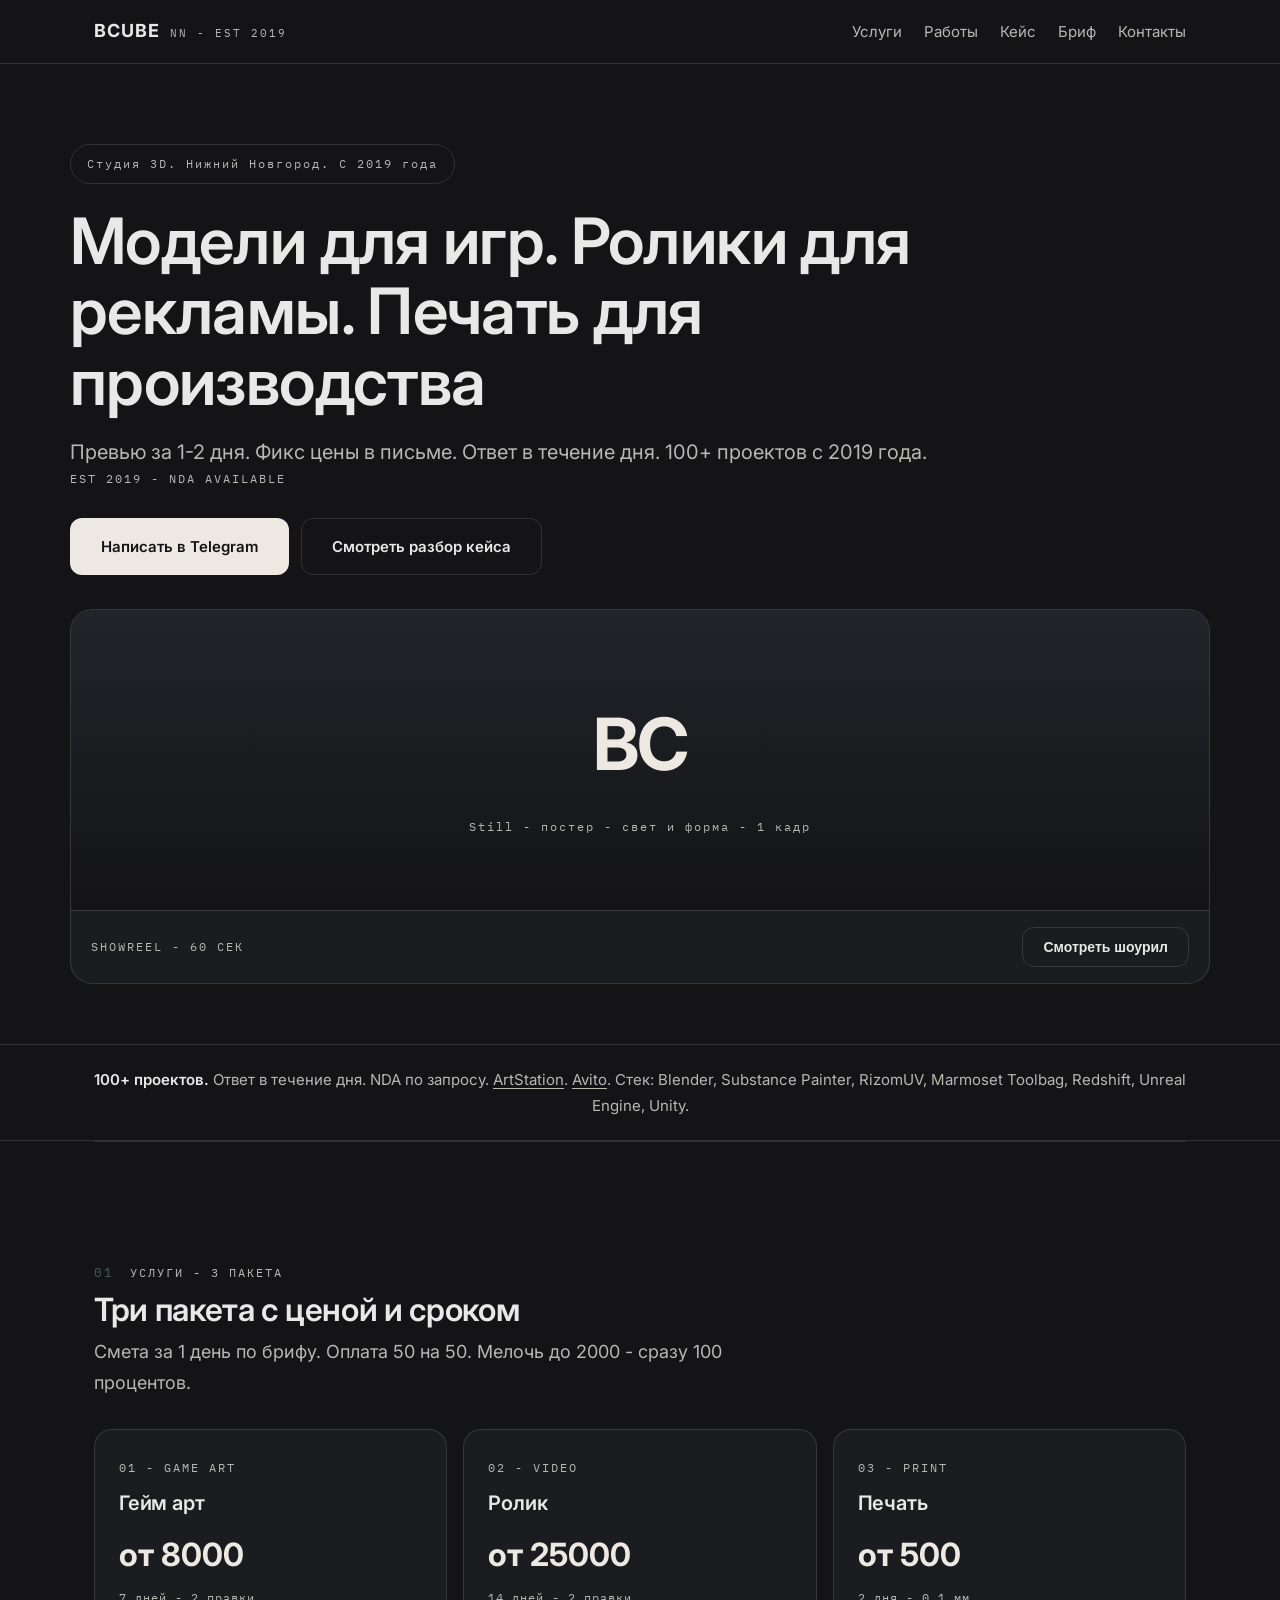
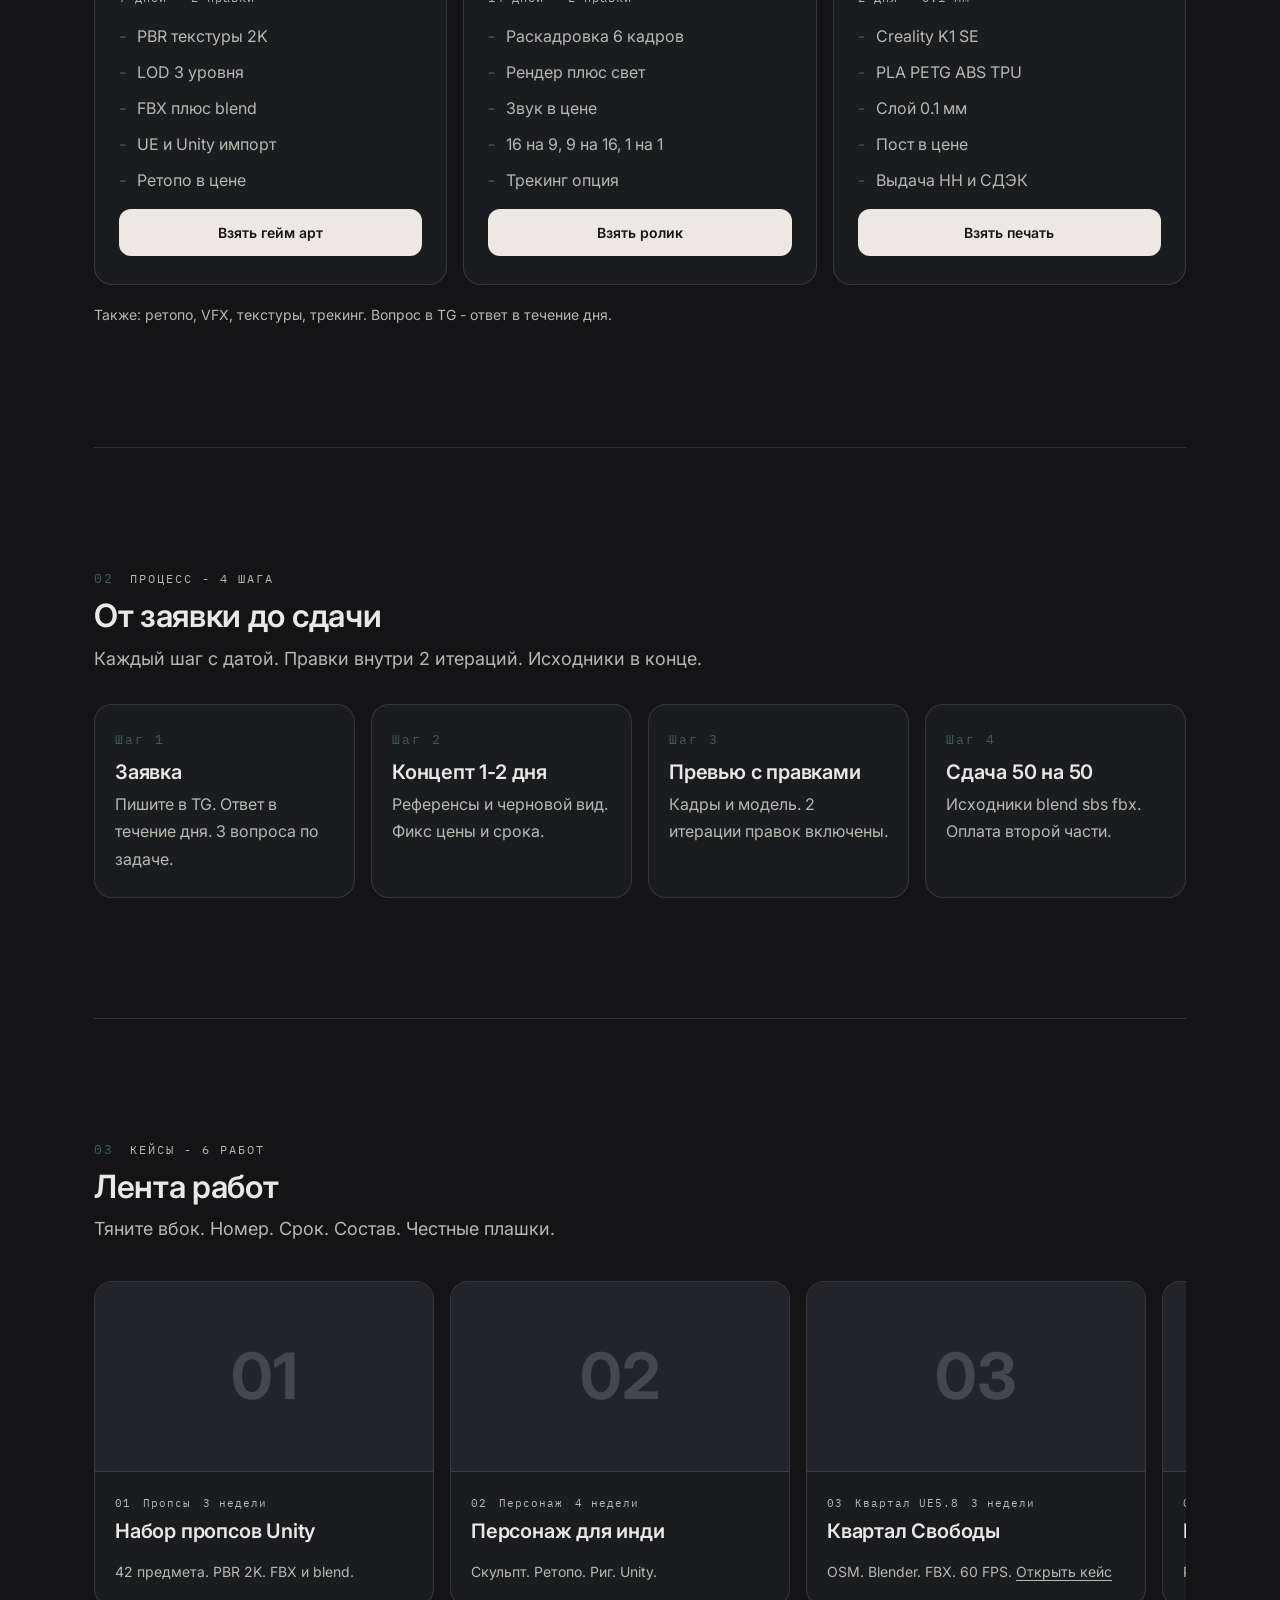
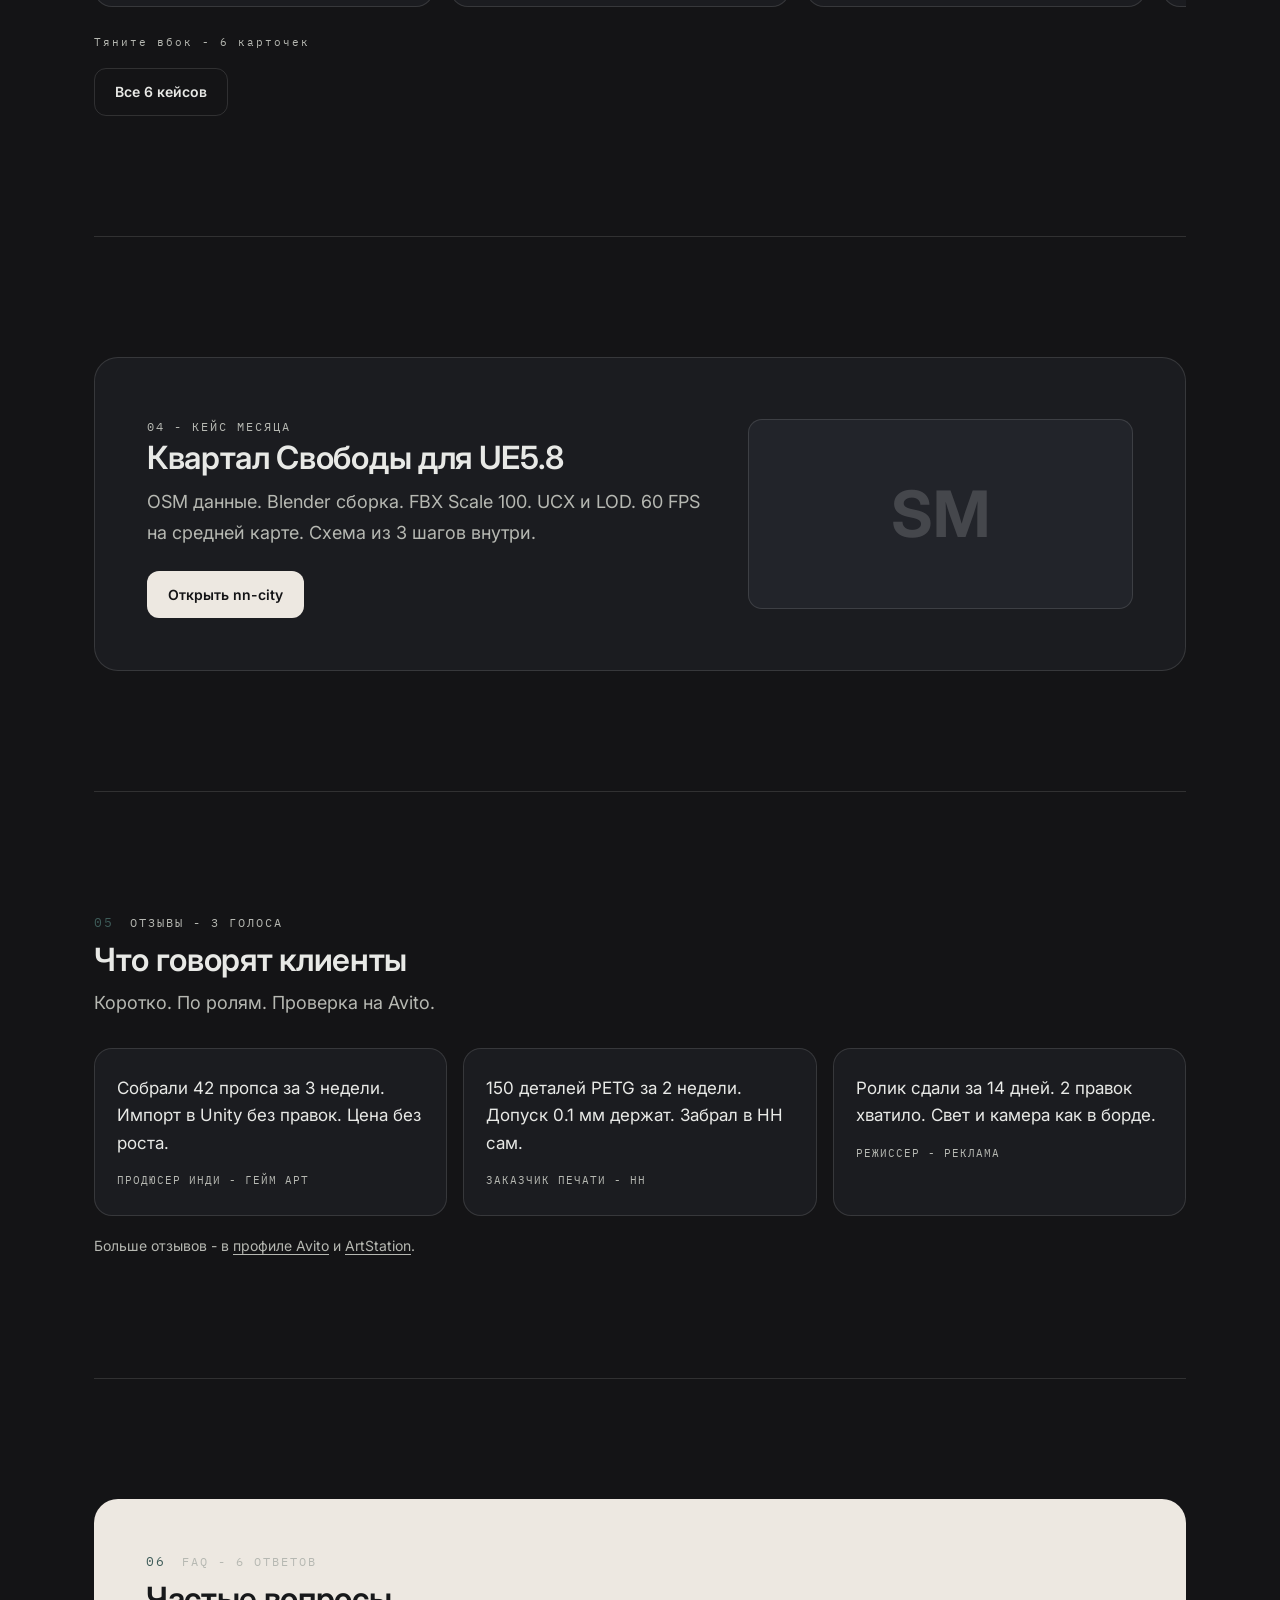
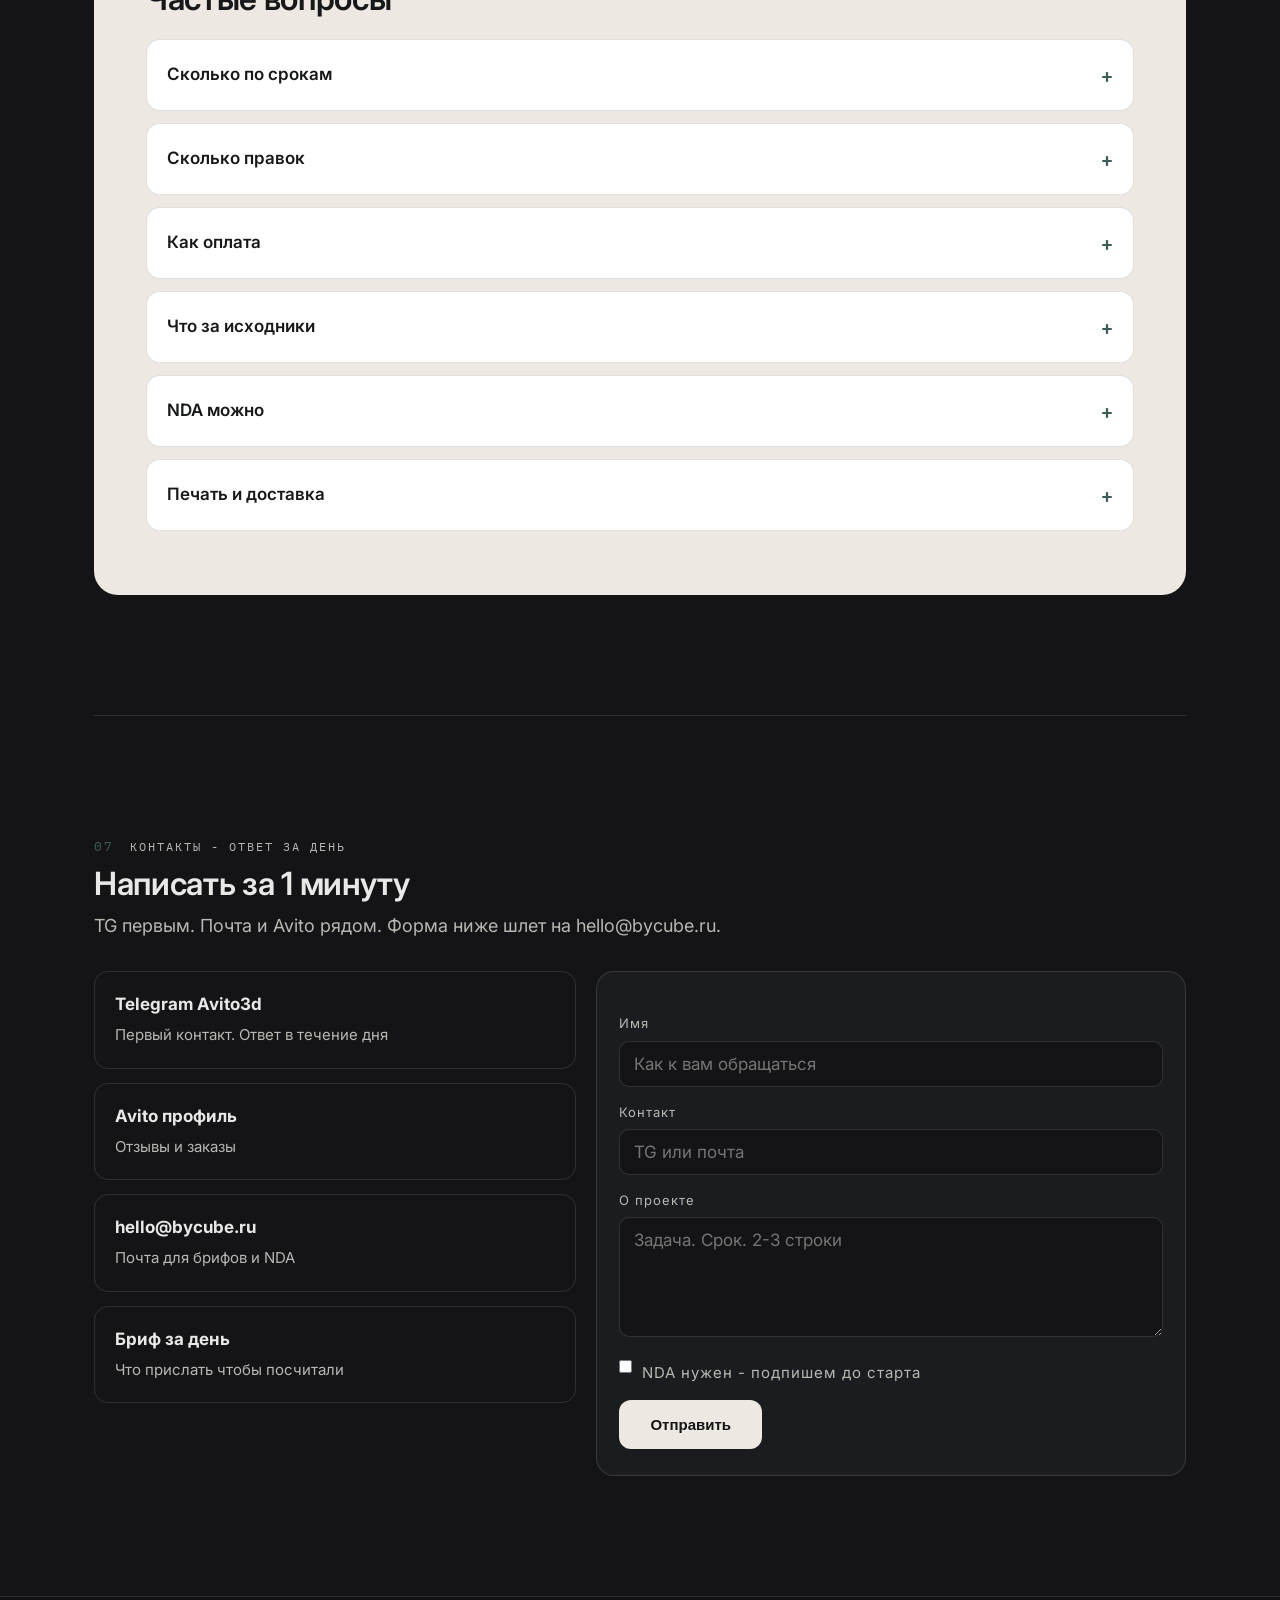
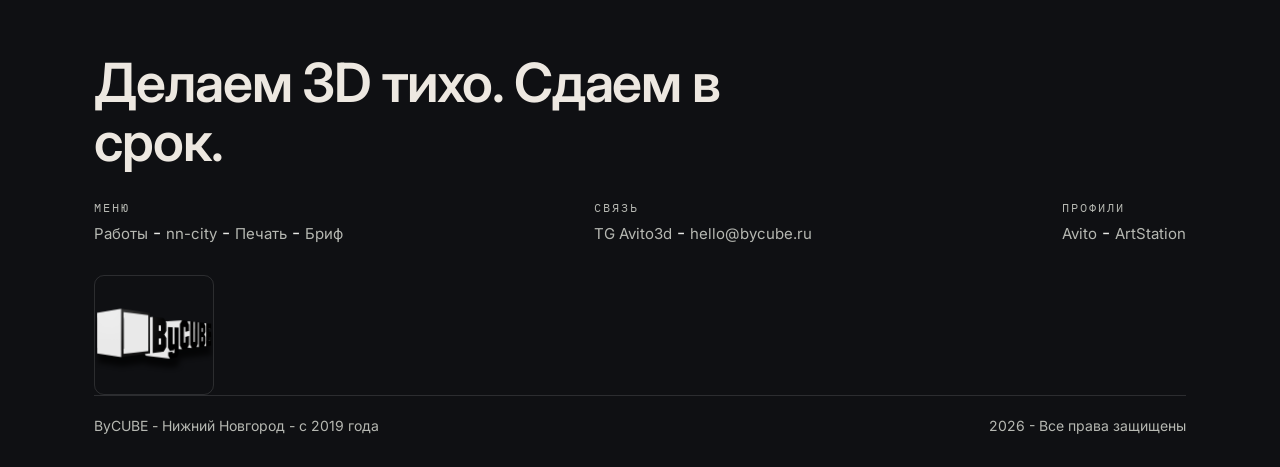
==== commit d5fc5e1a: "ByCUBE v5: dark matte readable — no gold, no preloaders, no grain (Inter/Plex, stills, brief, 404)" ====
--- a/index.html
+++ b/index.html
@@ -19,113 +19,115 @@
 <link rel="icon" type="image/png" href="logo.png">
 <link rel="preconnect" href="https://fonts.googleapis.com">
 <link rel="preconnect" href="https://fonts.gstatic.com" crossorigin>
-<link rel="preload" as="style" href="https://fonts.googleapis.com/css2?family=Cormorant+Garamond:wght@300;400&family=Manrope:wght@400;500;600&family=IBM+Plex+Mono:wght@400&display=swap">
-<link href="https://fonts.googleapis.com/css2?family=Cormorant+Garamond:wght@300;400&family=Manrope:wght@400;500;600&family=IBM+Plex+Mono:wght@400&display=swap" rel="stylesheet">
+<link href="https://fonts.googleapis.com/css2?family=Inter:wght@400;500;600;700&family=IBM+Plex+Mono:wght@400&display=swap" rel="stylesheet">
 <link rel="stylesheet" href="style.css">
 <script type="application/ld+json">
 {"@context":"https://schema.org","@type":"ProfessionalService","name":"ByCUBE","areaServed":"Нижний Новгород","foundingDate":"2019","email":"hello@bycube.ru","url":"https://bycube.ru/","sameAs":["https://t.me/Avito3d","https://www.avito.ru/user/08c77c8a926f2a148b2a59df87a85065/profile","https://www.artstation.com/oksifilis"],"priceRange":"от 500 RUB"}
 </script>
 </head>
 <body>
-<div id="preloader" aria-hidden="true"><div class="pl-mark">BYCUBE - EST 2019</div><div class="pl-num" id="pre-num">0</div><div class="pl-bar"><div class="pl-fill" id="pre-fill"></div></div></div>
-<canvas id="grain" aria-hidden="true"></canvas>
 <header class="hdr">
-<a class="brand" href="index.html" aria-label="ByCUBE домой"><b>BC3</b><small>ByCUBE - NN</small></a>
-<nav aria-label="Разделы">
+<div class="hdr-in">
+<a class="brand" href="index.html" aria-label="ByCUBE домой">BCUBE<small>NN - EST 2019</small></a>
+<button class="burger no-print" id="burger" type="button" aria-expanded="false" aria-controls="nav">Меню</button>
+<nav class="nav" id="nav" aria-label="Разделы">
 <a href="#services">Услуги</a>
-<a href="#process">Процесс</a>
-<a href="#cases">Кейсы</a>
-<a href="#faq">FAQ</a>
-<a href="#contact">Контакт</a>
-<a class="btn btn-solid btn-sm" href="https://t.me/Avito3d?text=Hero_ByCUBE_privet_nuzhna_3D_model">TG - Заявка</a>
+<a href="work.html">Работы</a>
+<a href="nn-city.html">Кейс</a>
+<a href="brief.html">Бриф</a>
+<a href="#contact">Контакты</a>
 </nav>
+</div>
 </header>
 <main>
 <div class="wrap hero">
 <p class="kicker rv">Студия 3D. Нижний Новгород. С 2019 года</p>
 <h1 class="rv">Модели для игр. Ролики для рекламы. Печать для производства</h1>
-<p class="lead rv">Превью 1-2 дня. Фикс цены в договоре. 2 итерации правок. Ответ в течение дня. 100+ проектов с 2019 года.</p>
-<p class="mono rv" style="margin-top:14px">EST 2019 - NDA AVAILABLE - 100+ PROJECTS</p>
+<p class="lead rv">Превью за 1-2 дня. Фикс цены в письме. Ответ в течение дня. 100+ проектов с 2019 года.</p>
+<p class="mono rv">EST 2019 - NDA AVAILABLE</p>
 <div class="hero-cta rv">
-<a class="btn btn-solid" href="https://t.me/Avito3d?text=Hero_ByCUBE_privet_nuzhna_3D_model">Написать в TG</a>
-<a class="btn btn-line" href="work.html">Разбор кейса</a>
+<a class="btn btn-solid" href="https://t.me/Avito3d?text=Hero_ByCUBE_privet_nuzhna_model">Написать в Telegram</a>
+<a class="btn btn-line" href="nn-city.html">Смотреть разбор кейса</a>
 </div>
 <div class="still rv">
-<div class="still-view still-zoom"><div class="big">BC</div><div class="cap">Still - постер - свет и форма</div></div>
-<div class="still-bar"><span class="mono">Showreel - 60 сек</span><button class="btn btn-line btn-sm" data-reel type="button">Смотреть рилс</button></div>
+<div class="still-view"><div class="big">BC</div><div class="cap">Still - постер - свет и форма - 1 кадр</div></div>
+<div class="still-bar"><span class="mono">SHOWREEL - 60 СЕК</span><button class="btn btn-line btn-sm" data-reel type="button">Смотреть шоурил</button></div>
 </div>
 </div>
-<div class="trust"><div class="wrap"><p><b>100+ проектов.</b> Blender. Substance Painter. RizomUV. Marmoset Toolbag. Redshift. Unreal Engine. Unity. Печать Creality K1 SE. 600 мм/с. 0.1 мм.</p></div></div>
+<div class="trust"><div class="wrap"><p><b>100+ проектов.</b> Ответ в течение дня. NDA по запросу. <a href="https://www.artstation.com/oksifilis">ArtStation</a>. <a href="https://www.avito.ru/user/08c77c8a926f2a148b2a59df87a85065/profile">Avito</a>. Стек: Blender, Substance Painter, RizomUV, Marmoset Toolbag, Redshift, Unreal Engine, Unity.</p></div></div>
 <div class="wrap">
 <section id="services" aria-label="Услуги">
-<div class="sec-head rv"><span class="sec-num">01</span><span class="mono">Услуги - 3 пакета</span></div>
-<h2 class="rv">Три пакета. Цены и сроки</h2>
-<p class="sec-desc rv">Состав ниже. Точная смета за 1 день по брифу. Оплата 50/50. Мелочь до 2000 - сразу 100%.</p>
+<div class="sec-head rv"><span class="sec-num">01</span><span class="mono">УСЛУГИ - 3 ПАКЕТА</span></div>
+<h2 class="rv">Три пакета с ценой и сроком</h2>
+<p class="sec-desc rv">Смета за 1 день по брифу. Оплата 50 на 50. Мелочь до 2000 - сразу 100 процентов.</p>
 <div class="cards">
-<article class="card rv"><span class="mono">01 - Game Art</span><h3>Гейм арт</h3><div class="price">от 8000<small>7 дней - 2 правки</small></div><ul class="list"><li>Low + High модели</li><li>PBR текстуры 2K</li><li>Риг и скин базовый</li><li>FBX + blend + png</li><li>Unity и UE импорт</li></ul><a class="btn btn-solid btn-sm" href="https://t.me/Avito3d?text=Price_ByCUBE_game_art_ot_8000">Взять гейм арт</a></article>
-<article class="card rv"><span class="mono">02 - Video</span><h3>Ролик</h3><div class="price">от 25000<small>14 дней - 2 правки</small></div><ul class="list"><li>Сцена и свет</li><li>Анимация и камера</li><li>Рендер Redshift</li><li>Звук и монтаж</li><li>MP4 + исходники</li></ul><a class="btn btn-solid btn-sm" href="https://t.me/Avito3d?text=Price_ByCUBE_rolik_ot_25000">Взять ролик</a></article>
-<article class="card rv"><span class="mono">03 - Print</span><h3>Печать</h3><div class="price">от 500<small>2 дня - 0.1 мм</small></div><ul class="list"><li>Creality K1 SE</li><li>PLA PETG ABS TPU</li><li>STL и 3MF файлы</li><li>Постобработка</li><li>Доставка НН и СДЭК</li></ul><a class="btn btn-solid btn-sm" href="https://t.me/Avito3d?text=Price_ByCUBE_pechat_ot_500">Взять печать</a></article>
+<article class="card rv"><span class="mono">01 - GAME ART</span><h3>Гейм арт</h3><div class="price">от 8000<small>7 дней - 2 правки</small></div><ul class="list"><li>PBR текстуры 2K</li><li>LOD 3 уровня</li><li>FBX плюс blend</li><li>UE и Unity импорт</li><li>Ретопо в цене</li></ul><a class="btn btn-solid btn-sm" href="https://t.me/Avito3d?text=Price_ByCUBE_game_art_ot_8000">Взять гейм арт</a></article>
+<article class="card rv"><span class="mono">02 - VIDEO</span><h3>Ролик</h3><div class="price">от 25000<small>14 дней - 2 правки</small></div><ul class="list"><li>Раскадровка 6 кадров</li><li>Рендер плюс свет</li><li>Звук в цене</li><li>16 на 9, 9 на 16, 1 на 1</li><li>Трекинг опция</li></ul><a class="btn btn-solid btn-sm" href="https://t.me/Avito3d?text=Price_ByCUBE_rolik_ot_25000">Взять ролик</a></article>
+<article class="card rv"><span class="mono">03 - PRINT</span><h3>Печать</h3><div class="price">от 500<small>2 дня - 0.1 мм</small></div><ul class="list"><li>Creality K1 SE</li><li>PLA PETG ABS TPU</li><li>Слой 0.1 мм</li><li>Пост в цене</li><li>Выдача НН и СДЭК</li></ul><a class="btn btn-solid btn-sm" href="https://t.me/Avito3d?text=Price_ByCUBE_pechat_ot_500">Взять печать</a></article>
 </div>
+<p class="mini rv">Также: ретопо, VFX, текстуры, трекинг. Вопрос в TG - ответ в течение дня.</p>
 </section>
 <section id="process" aria-label="Процесс">
-<div class="sec-head rv"><span class="sec-num">02</span><span class="mono">Процесс - 4 шага</span></div>
+<div class="sec-head rv"><span class="sec-num">02</span><span class="mono">ПРОЦЕСС - 4 ШАГА</span></div>
 <h2 class="rv">От заявки до сдачи</h2>
 <p class="sec-desc rv">Каждый шаг с датой. Правки внутри 2 итераций. Исходники в конце.</p>
 <div class="steps">
-<div class="step rv"><div class="n">Шаг 1</div><h3>Заявка</h3><p>Пишите в TG. Ответ в течение дня. Вопросы по задаче.</p></div>
+<div class="step rv"><div class="n">Шаг 1</div><h3>Заявка</h3><p>Пишите в TG. Ответ в течение дня. 3 вопроса по задаче.</p></div>
 <div class="step rv"><div class="n">Шаг 2</div><h3>Концепт 1-2 дня</h3><p>Референсы и черновой вид. Фикс цены и срока.</p></div>
 <div class="step rv"><div class="n">Шаг 3</div><h3>Превью с правками</h3><p>Кадры и модель. 2 итерации правок включены.</p></div>
-<div class="step rv"><div class="n">Шаг 4</div><h3>Сдача с исходниками</h3><p>blend sbs fbx png STL 3MF. Оплата 50/50.</p></div>
+<div class="step rv"><div class="n">Шаг 4</div><h3>Сдача 50 на 50</h3><p>Исходники blend sbs fbx. Оплата второй части.</p></div>
 </div>
 </section>
 <section id="cases" aria-label="Кейсы">
-<div class="sec-head rv"><span class="sec-num">03</span><span class="mono">Кейсы - 6 работ</span></div>
+<div class="sec-head rv"><span class="sec-num">03</span><span class="mono">КЕЙСЫ - 6 РАБОТ</span></div>
 <h2 class="rv">Лента работ</h2>
-<p class="sec-desc rv">Тяните вбок. Номер. Роль. Срок. Честные плашки без фейк арта.</p>
+<p class="sec-desc rv">Тяните вбок. Номер. Срок. Состав. Честные плашки.</p>
 <div class="tape rv" aria-label="Лента кейсов">
-<article class="tape-card"><div class="tape-art"><span>01</span></div><div class="tape-body"><div class="tape-meta"><span>01</span><span>Пропсы</span><span>3 недели</span></div><h3>Набор пропсов Unity</h3><p class="mut">42 предмета. PBR 2K. FBX и blend.</p></div></article>
-<article class="tape-card"><div class="tape-art"><span>02</span></div><div class="tape-body"><div class="tape-meta"><span>02</span><span>Персонаж</span><span>4 недели</span></div><h3>Персонаж для инди</h3><p class="mut">Скульпт. Ретопо. Риг. Unity.</p></div></article>
-<article class="tape-card"><div class="tape-art"><span>03</span></div><div class="tape-body"><div class="tape-meta"><span>03</span><span>Квартал UE5.8</span><span>3 недели</span></div><h3>Квартал Свободы</h3><p class="mut">OSM. Blender. FBX. 60 FPS. <a href="nn-city.html">Открыть кейс</a></p></div></article>
-<article class="tape-card"><div class="tape-art"><span>04</span></div><div class="tape-body"><div class="tape-meta"><span>04</span><span>Печать</span><span>2 недели</span></div><h3>Партия 150 штук</h3><p class="mut">PETG. 0.1 мм. Пост и СДЭК. <a href="pechat.html">Открыть кейс</a></p></div></article>
-<article class="tape-card"><div class="tape-art"><span>05</span></div><div class="tape-body"><div class="tape-meta"><span>05</span><span>Трекинг</span><span>10 дней</span></div><h3>Ролик с трекингом</h3><p class="mut">Камера. Свет. Redshift. MP4.</p></div></article>
-<article class="tape-card"><div class="tape-art"><span>06</span></div><div class="tape-body"><div class="tape-meta"><span>06</span><span>PBR набор</span><span>2 недели</span></div><h3>Текстуры Substance</h3><p class="mut">sbs + png 2K. 18 материалов.</p></div></article>
+<article class="tape-card"><div class="tape-art"><span>01</span></div><div class="tape-body"><div class="tape-meta"><span>01</span><span>Пропсы</span><span>3 недели</span></div><h3>Набор пропсов Unity</h3><p class="mini">42 предмета. PBR 2K. FBX и blend.</p></div></article>
+<article class="tape-card"><div class="tape-art"><span>02</span></div><div class="tape-body"><div class="tape-meta"><span>02</span><span>Персонаж</span><span>4 недели</span></div><h3>Персонаж для инди</h3><p class="mini">Скульпт. Ретопо. Риг. Unity.</p></div></article>
+<article class="tape-card"><div class="tape-art"><span>03</span></div><div class="tape-body"><div class="tape-meta"><span>03</span><span>Квартал UE5.8</span><span>3 недели</span></div><h3>Квартал Свободы</h3><p class="mini">OSM. Blender. FBX. 60 FPS. <a href="nn-city.html">Открыть кейс</a></p></div></article>
+<article class="tape-card"><div class="tape-art"><span>04</span></div><div class="tape-body"><div class="tape-meta"><span>04</span><span>Печать</span><span>2 недели</span></div><h3>Партия 150 штук</h3><p class="mini">PETG. 0.1 мм. Пост и СДЭК. <a href="pechat.html">Открыть кейс</a></p></div></article>
+<article class="tape-card"><div class="tape-art"><span>05</span></div><div class="tape-body"><div class="tape-meta"><span>05</span><span>Трекинг</span><span>10 дней</span></div><h3>Ролик с трекингом</h3><p class="mini">Камера. Свет. Redshift. MP4.</p></div></article>
+<article class="tape-card"><div class="tape-art"><span>06</span></div><div class="tape-body"><div class="tape-meta"><span>06</span><span>PBR набор</span><span>2 недели</span></div><h3>Текстуры Substance</h3><p class="mini">sbs плюс png 2K. 18 материалов.</p></div></article>
 </div>
-<p class="hint">Drag вбок - 6 карточек</p>
+<p class="hint">Тяните вбок - 6 карточек</p>
 <p style="margin-top:16px"><a class="btn btn-line btn-sm" href="work.html">Все 6 кейсов</a></p>
 </section>
 <section aria-label="NN City баннер">
-<div class="banner rv"><div><span class="mono">04 - Кейс месяца</span><h2>Квартал Свободы для UE5.8</h2><p>OSM данные. Blender сборка. FBX Scale 100. UCX и LOD. 60 FPS на средней карте. Схема из 3 шагов внутри.</p><a class="btn btn-solid btn-sm" href="nn-city.html">Открыть nn-city</a></div><div class="tape-art" style="border-radius:14px;border:1px solid var(--line)"><span>SM</span></div></div>
+<div class="banner rv"><div><span class="mono">04 - КЕЙС МЕСЯЦА</span><h2>Квартал Свободы для UE5.8</h2><p>OSM данные. Blender сборка. FBX Scale 100. UCX и LOD. 60 FPS на средней карте. Схема из 3 шагов внутри.</p><a class="btn btn-solid btn-sm" href="nn-city.html">Открыть nn-city</a></div><div class="tape-art" style="border-radius:14px;border:1px solid var(--line)"><span>SM</span></div></div>
 </section>
 <section aria-label="Отзывы">
-<div class="sec-head rv"><span class="sec-num">05</span><span class="mono">Отзывы - 3 голоса</span></div>
+<div class="sec-head rv"><span class="sec-num">05</span><span class="mono">ОТЗЫВЫ - 3 ГОЛОСА</span></div>
 <h2 class="rv">Что говорят клиенты</h2>
-<p class="sec-desc rv">Коротко. По ролям. Проверяется на Avito.</p>
+<p class="sec-desc rv">Коротко. По ролям. Проверка на Avito.</p>
 <div class="quotes">
-<blockquote class="quote rv"><p>Собрали 42 пропса за 3 недели. Импорт в Unity без правок. Цена не выросла.</p><div class="who">Продюсер инди - гейм арт</div></blockquote>
-<blockquote class="quote rv"><p>150 деталей PETG за 2 недели. Допуск 0.1 мм держат. Забрал в НН сам.</p><div class="who">Заказчик печати - НН</div></blockquote>
-<blockquote class="quote rv"><p>Ролик сдали за 14 дней. 2 правки хватило. Свет и камера как в борде.</p><div class="who">Режиссер ролика - реклама</div></blockquote>
+<blockquote class="quote rv"><p>Собрали 42 пропса за 3 недели. Импорт в Unity без правок. Цена без роста.</p><div class="who">ПРОДЮСЕР ИНДИ - ГЕЙМ АРТ</div></blockquote>
+<blockquote class="quote rv"><p>150 деталей PETG за 2 недели. Допуск 0.1 мм держат. Забрал в НН сам.</p><div class="who">ЗАКАЗЧИК ПЕЧАТИ - НН</div></blockquote>
+<blockquote class="quote rv"><p>Ролик сдали за 14 дней. 2 правок хватило. Свет и камера как в борде.</p><div class="who">РЕЖИССЕР - РЕКЛАМА</div></blockquote>
 </div>
-<p class="mut rv" style="margin-top:16px;font-size:14px">Больше отзывов - в <a href="https://www.avito.ru/user/08c77c8a926f2a148b2a59df87a85065/profile">профиле Avito</a> и <a href="https://www.artstation.com/oksifilis">ArtStation</a>.</p>
+<p class="mini rv">Больше отзывов - в <a href="https://www.avito.ru/user/08c77c8a926f2a148b2a59df87a85065/profile">профиле Avito</a> и <a href="https://www.artstation.com/oksifilis">ArtStation</a>.</p>
 </section>
 <section id="faq" aria-label="FAQ">
-<div class="sec-head rv"><span class="sec-num">06</span><span class="mono">FAQ - 6 ответов</span></div>
-<h2 class="rv">Частые вопросы</h2>
+<div class="faq rv">
+<div class="sec-head"><span class="sec-num">06</span><span class="mono">FAQ - 6 ОТВЕТОВ</span></div>
+<h2>Частые вопросы</h2>
 <div style="margin-top:22px">
-<details class="rv"><summary>Сколько по срокам</summary><p>Гейм арт от 7 дней. Ролик от 14 дней. Печать от 2 дней. Партия 150 штук - 2 недели. Превью 1-2 дня.</p></details>
-<details class="rv"><summary>Сколько правок</summary><p>2 итерации включены в цену. Список правок одним письмом. Дальше - по часам.</p></details>
-<details class="rv"><summary>Как оплата</summary><p>Оплата 50/50. Старт 50%. Финал после превью. Мелочь до 2000 - сразу 100%.</p></details>
-<details class="rv"><summary>Что за исходники</summary><p>Отдаем blend sbs fbx png STL 3MF по пакету. Структура папок и имена на латинице.</p></details>
-<details class="rv"><summary>NDA можно</summary><p>Да. NDA по запросу. Подпишем до старта. Метка NDA AVAILABLE.</p></details>
-<details class="rv"><summary>Печать и доставка</summary><p>Допуск 0.1 мм. PLA PETG ABS TPU. Постобработка. Выдача в НН и отправка СДЭК.</p></details>
+<details><summary>Сколько по срокам</summary><p>Гейм арт от 7 дней. Ролик от 14 дней. Печать от 2 дней. Партия 150 штук - 2 недели. Превью 1-2 дня.</p></details>
+<details><summary>Сколько правок</summary><p>2 итерации включены в цену. Список правок одним письмом. Дальше - по часам.</p></details>
+<details><summary>Как оплата</summary><p>Оплата 50 на 50. Старт 50 процентов. Финал после превью. Мелочь до 2000 - сразу 100 процентов.</p></details>
+<details><summary>Что за исходники</summary><p>Отдаем blend sbs fbx png STL 3MF по пакету. Структура папок и имена на латинице.</p></details>
+<details><summary>NDA можно</summary><p>Да. NDA по запросу. Подпишем до старта. Метка NDA AVAILABLE.</p></details>
+<details><summary>Печать и доставка</summary><p>Допуск 0.1 мм. PLA PETG ABS TPU. Постобработка. Выдача в НН и отправка СДЭК.</p></details>
+</div>
 </div>
 </section>
 <section id="contact" aria-label="Контакты">
-<div class="sec-head rv"><span class="sec-num">07</span><span class="mono">Контакты - ответ за день</span></div>
+<div class="sec-head rv"><span class="sec-num">07</span><span class="mono">КОНТАКТЫ - ОТВЕТ ЗА ДЕНЬ</span></div>
 <h2 class="rv">Написать за 1 минуту</h2>
 <p class="sec-desc rv">TG первым. Почта и Avito рядом. Форма ниже шлет на hello@bycube.ru.</p>
 <div class="contact-grid">
 <div class="c-lines rv">
-<a class="c-line" href="https://t.me/Avito3d?text=Contact_ByCUBE_svjazi_so_mnoi"><b>Telegram @Avito3d</b><span>Первый контакт. Ответ в течение дня</span></a>
+<a class="c-line" href="https://t.me/Avito3d?text=Contact_ByCUBE_svjazi_so_mnoi"><b>Telegram Avito3d</b><span>Первый контакт. Ответ в течение дня</span></a>
 <a class="c-line" href="https://www.avito.ru/user/08c77c8a926f2a148b2a59df87a85065/profile"><b>Avito профиль</b><span>Отзывы и заказы</span></a>
 <a class="c-line" href="mailto:hello@bycube.ru"><b>hello@bycube.ru</b><span>Почта для брифов и NDA</span></a>
 <a class="c-line" href="brief.html"><b>Бриф за день</b><span>Что прислать чтобы посчитали</span></a>
@@ -143,7 +145,7 @@
 <textarea id="f-about" name="message" required placeholder="Задача. Срок. 2-3 строки"></textarea>
 <label class="check"><input type="checkbox" name="nda" value="yes"> NDA нужен - подпишем до старта</label>
 <button class="btn btn-solid" type="submit">Отправить</button>
-<p class="mut" id="thanks" hidden style="margin-top:12px">Спасибо. Заявка ушла. Ответим в течение дня.</p>
+<p class="mini" id="thanks" hidden style="margin-top:12px">Спасибо. Заявка ушла. Ответим в течение дня.</p>
 </form>
 </div>
 </section>
@@ -153,9 +155,9 @@
 <div class="wrap">
 <div class="foot-big rv">Делаем 3D тихо. Сдаем в срок.</div>
 <div class="foot-grid">
-<div><p class="mono">Меню</p><p><a href="work.html">Работы</a> - <a href="nn-city.html">nn-city</a> - <a href="pechat.html">Печать</a> - <a href="brief.html">Бриф</a></p></div>
-<div><p class="mono">Связь</p><p><a href="https://t.me/Avito3d?text=Contact_ByCUBE_svjazi_so_mnoi">TG @Avito3d</a> - <a href="mailto:hello@bycube.ru">hello@bycube.ru</a></p></div>
-<div><p class="mono">Профили</p><p><a href="https://www.avito.ru/user/08c77c8a926f2a148b2a59df87a85065/profile">Avito</a> - <a href="https://www.artstation.com/oksifilis">ArtStation</a></p></div>
+<div><p class="mono">МЕНЮ</p><p><a href="work.html">Работы</a> - <a href="nn-city.html">nn-city</a> - <a href="pechat.html">Печать</a> - <a href="brief.html">Бриф</a></p></div>
+<div><p class="mono">СВЯЗЬ</p><p><a href="https://t.me/Avito3d?text=Contact_ByCUBE_svjazi_so_mnoi">TG Avito3d</a> - <a href="mailto:hello@bycube.ru">hello@bycube.ru</a></p></div>
+<div><p class="mono">ПРОФИЛИ</p><p><a href="https://www.avito.ru/user/08c77c8a926f2a148b2a59df87a85065/profile">Avito</a> - <a href="https://www.artstation.com/oksifilis">ArtStation</a></p></div>
 </div>
 <div class="foot-logo"><img src="logo.png" alt="ByCUBE logo" width="120" height="120"></div>
 <div class="foot-base"><span>ByCUBE - Нижний Новгород - с 2019 года</span><span>2026 - Все права защищены</span></div>
@@ -163,7 +165,7 @@
 </footer>
 <div class="modal" id="reel-modal" aria-hidden="true" role="dialog" aria-label="Шоурил">
 <div class="modal-bg" data-close></div>
-<div class="modal-box"><p class="mono">Showreel</p><h2>Рилс в монтаже</h2><p>60 сек. Свет. Форма. Движение. Пока смотрите разбор квартала.</p><p><a class="btn btn-solid btn-sm" href="nn-city.html">Открыть nn-city</a></p><p><button class="btn btn-line btn-sm" data-close type="button">Закрыть по Esc</button></p></div>
+<div class="modal-box"><p class="mono">SHOWREEL</p><h2>Рилс в монтаже</h2><p>60 сек. Свет. Форма. Движение. Пока смотрите разбор квартала.</p><p><a class="btn btn-solid btn-sm" href="nn-city.html">Открыть nn-city</a></p><p><button class="btn btn-line btn-sm" data-close type="button">Закрыть по Esc</button></p></div>
 </div>
 <script src="main.js" defer></script>
 </body>
--- a/style.css
+++ b/style.css
@@ -1,165 +1,139 @@
 :root{
---ink:#0A0908;
---espresso:#1C1917;
+--bg:#141416;
+--deep:#1B1C20;
 --bone:#EDE8E1;
---champagne:#D8C39A;
---brass:#8C6E3F;
---paper:#E9E4D8;
---mut:#A39E93;
---line:rgba(216,195,154,0.16);
---line-soft:rgba(216,195,154,0.14);
---line-strong:rgba(216,195,154,0.2);
+--ink:#E8E9E6;
+--mut:#B6B8B2;
+--line:rgba(255,255,255,0.12);
+--acc:#3E5C59;
+--max:1140px;
 --rad:18px;
---max:1140px;
 }
 *{box-sizing:border-box;margin:0;padding:0}
-html{scroll-behavior:smooth}
-body{background:var(--ink);color:var(--paper);font-family:'Manrope',system-ui,-apple-system,sans-serif;font-size:17px;line-height:1.65;-webkit-font-smoothing:antialiased}
-::selection{background:var(--champagne);color:var(--ink)}
-a{color:inherit}
+html{scroll-padding-top:90px}
+body{background:var(--bg);color:var(--ink);font-family:'Inter',system-ui,-apple-system,sans-serif;font-size:18px;line-height:1.7;-webkit-font-smoothing:antialiased}
+::selection{background:var(--bone);color:var(--bg)}
+a{color:inherit;text-underline-offset:3px}
+a:hover{text-decoration-color:var(--acc)}
 img{max-width:100%;display:block}
-h1,h2{font-family:'Cormorant Garamond',Georgia,serif;font-weight:300;line-height:1.06;letter-spacing:0.2px}
-h1{font-size:clamp(38px,6vw,72px)}
-h2{font-size:clamp(30px,4vw,48px)}
-h3{font-family:'Manrope',sans-serif;font-weight:600;font-size:18px;line-height:1.4}
-.mono{font-family:'IBM Plex Mono',ui-monospace,monospace;font-size:12px;letter-spacing:2.5px;text-transform:uppercase;color:var(--champagne)}
-.mut{color:var(--mut)}
+p{max-width:66ch}
+h1,h2,h3{font-family:'Inter',system-ui,sans-serif;font-weight:600;line-height:1.1;letter-spacing:-0.01em;max-width:22ch}
+h1{font-size:clamp(40px,6vw,64px)}
+h2{font-size:clamp(28px,3.4vw,32px)}
+h3{font-size:20px}
+.mono{font-family:'IBM Plex Mono',ui-monospace,monospace;font-size:12px;letter-spacing:2px;color:var(--mut)}
+.sec-num{font-family:'IBM Plex Mono',ui-monospace,monospace;font-size:13px;letter-spacing:2px;color:var(--acc)}
+:focus-visible{outline:3px solid var(--acc);outline-offset:3px;border-radius:6px}
 .wrap{max-width:var(--max);margin:0 auto;padding:0 24px}
-section{padding:72px 0;border-top:1px solid var(--line)}
-:focus-visible{outline:2px solid var(--champagne);outline-offset:3px;border-radius:6px}
-/* header pill */
-.hdr{position:fixed;top:14px;left:50%;transform:translateX(-50%);z-index:60;width:min(1140px,calc(100% - 20px));display:flex;align-items:center;justify-content:space-between;gap:14px;padding:10px 10px 10px 20px;background:rgba(10,9,8,0.78);border:1px solid var(--line-strong);border-radius:100px;backdrop-filter:blur(16px);-webkit-backdrop-filter:blur(16px)}
-.brand{display:flex;align-items:center;gap:12px;text-decoration:none;font-weight:600;letter-spacing:1px}
-.brand b{font-family:'IBM Plex Mono',monospace;font-weight:400;font-size:15px;letter-spacing:3px;border:1px solid var(--line-strong);border-radius:12px;padding:8px 12px;color:var(--champagne)}
-.brand small{font-size:11px;letter-spacing:2.5px;text-transform:uppercase;color:var(--mut)}
-.hdr nav{display:flex;gap:20px;align-items:center}
-.hdr nav a{font-size:12px;letter-spacing:1.8px;text-transform:uppercase;text-decoration:none;color:var(--mut)}
-.hdr nav a:hover{color:var(--paper)}
-.btn{display:inline-flex;align-items:center;justify-content:center;padding:15px 30px;border-radius:100px;font-weight:600;font-size:13px;letter-spacing:1.6px;text-transform:uppercase;text-decoration:none;border:1px solid transparent;cursor:pointer}
-.btn-solid{background:var(--champagne);color:var(--ink)}
-.btn-solid:hover{background:var(--bone)}
-.btn-line{border-color:var(--line-strong);color:var(--paper);background:transparent}
-.btn-line:hover{border-color:var(--champagne)}
-.btn-sm{padding:11px 20px;font-size:12px}
-/* preloader curtain */
-#preloader{position:fixed;inset:0;z-index:200;background:var(--ink);display:flex;align-items:center;justify-content:center;flex-direction:column;gap:18px;transition:opacity 0.5s ease,visibility 0.5s}
-#preloader.done{opacity:0;visibility:hidden;pointer-events:none}
-#preloader .pl-mark{font-family:'IBM Plex Mono',monospace;letter-spacing:4px;font-size:13px;color:var(--champagne)}
-#preloader .pl-num{font-family:'Cormorant Garamond',serif;font-size:72px;font-weight:300;color:var(--bone)}
-#preloader .pl-bar{width:min(320px,60vw);height:1px;background:rgba(216,195,154,0.2);position:relative;overflow:hidden}
-#preloader .pl-fill{position:absolute;left:0;top:0;bottom:0;width:0%;background:var(--champagne)}
-/* grain */
-#grain{position:fixed;inset:0;z-index:70;pointer-events:none;opacity:0.05}
-/* hero */
-.hero{padding:150px 0 60px;border-top:0}
-.kicker{display:inline-block;font-family:'IBM Plex Mono',monospace;font-size:12px;letter-spacing:2.5px;text-transform:uppercase;color:var(--champagne);border:1px solid var(--line-strong);padding:9px 16px;border-radius:100px;margin-bottom:22px}
-.lead{color:var(--mut);font-size:clamp(16px,2vw,19px);max-width:760px;margin-top:18px}
+section{padding:120px 0;border-top:1px solid var(--line)}
+.hdr{position:sticky;top:0;z-index:50;background:var(--bg);border-bottom:1px solid var(--line)}
+.hdr-in{max-width:var(--max);margin:0 auto;padding:16px 24px;display:flex;align-items:center;justify-content:space-between;gap:16px}
+.brand{text-decoration:none;font-weight:700;letter-spacing:1px;font-size:18px}
+.brand small{font-family:'IBM Plex Mono',ui-monospace,monospace;font-weight:400;font-size:11px;color:var(--mut);margin-left:10px;letter-spacing:2px}
+.nav{display:flex;gap:22px;align-items:center}
+.nav a{text-decoration:none;font-size:15px;color:var(--mut)}
+.nav a:hover{color:var(--ink);text-decoration:underline;text-decoration-color:var(--acc)}
+.burger{display:none;background:none;border:1px solid var(--line);border-radius:10px;color:var(--ink);padding:10px 14px;font-size:15px;font-family:inherit}
+.btn{display:inline-flex;align-items:center;justify-content:center;padding:15px 30px;border-radius:12px;font-weight:600;font-size:15px;text-decoration:none;border:1px solid transparent}
+.btn-solid{background:var(--bone);color:var(--bg)}
+.btn-solid:hover{background:#fff}
+.btn-line{border-color:var(--line);color:var(--ink);background:transparent}
+.btn-line:hover{border-color:var(--ink)}
+.btn-sm{padding:11px 20px;font-size:14px}
+.hero{padding:80px 0 60px;border-top:0}
+.kicker{display:inline-block;font-family:'IBM Plex Mono',ui-monospace,monospace;font-size:12px;letter-spacing:2px;color:var(--mut);border:1px solid var(--line);padding:9px 16px;border-radius:100px;margin-bottom:22px}
+.lead{color:var(--mut);font-size:20px;max-width:66ch;margin-top:18px}
 .hero-cta{display:flex;gap:12px;flex-wrap:wrap;margin-top:28px}
-.still{margin-top:34px;border:1px solid var(--line-strong);border-radius:22px;overflow:hidden;background:var(--espresso);position:relative}
-.still-view{height:clamp(280px,44vw,460px);display:flex;align-items:center;justify-content:center;flex-direction:column;gap:12px;background:radial-gradient(ellipse at 50% 30%,rgba(216,195,154,0.14),transparent 60%),linear-gradient(180deg,#242019,#12100e);position:relative;overflow:hidden}
-.still-view .big{font-family:'Cormorant Garamond',serif;font-size:clamp(60px,12vw,150px);color:rgba(237,232,225,0.14);line-height:1}
-.still-view .cap{font-family:'IBM Plex Mono',monospace;font-size:12px;letter-spacing:3px;color:var(--champagne);text-transform:uppercase}
-.still-zoom{animation:push 20s ease-in-out infinite alternate}
-@keyframes push{from{transform:scale(1)}to{transform:scale(1.08)}}
+.still{margin-top:34px;border:1px solid var(--line);border-radius:22px;overflow:hidden;background:var(--deep)}
+.still-view{min-height:300px;display:flex;align-items:center;justify-content:center;flex-direction:column;gap:12px;padding:60px 24px;background:linear-gradient(180deg,#22242a,#141416)}
+.still-view .big{font-size:72px;font-weight:700;letter-spacing:-2px;color:var(--bone)}
+.still-view .cap{font-family:'IBM Plex Mono',ui-monospace,monospace;font-size:12px;letter-spacing:2px;color:var(--mut)}
 .still-bar{display:flex;justify-content:space-between;align-items:center;gap:12px;flex-wrap:wrap;padding:16px 20px;border-top:1px solid var(--line)}
 .trust{padding:22px 0;border-top:1px solid var(--line);border-bottom:1px solid var(--line)}
-.trust p{font-size:14px;letter-spacing:0.4px;color:var(--mut);text-align:center}
-.trust b{color:var(--paper);font-weight:600}
-/* numbers */
+.trust p{font-size:15px;color:var(--mut);text-align:center;max-width:100%}
+.trust b{color:var(--ink);font-weight:600}
 .sec-head{display:flex;align-items:baseline;gap:16px;margin-bottom:8px}
-.sec-num{font-family:'IBM Plex Mono',monospace;color:var(--champagne);font-size:13px;letter-spacing:3px}
-.sec-desc{color:var(--mut);max-width:720px;margin:10px 0 30px}
-/* packages */
+.sec-desc{color:var(--mut);max-width:66ch;margin:10px 0 30px}
 .cards{display:grid;grid-template-columns:repeat(3,1fr);gap:16px}
-.card{background:var(--espresso);border:1px solid var(--line);border-radius:var(--rad);padding:28px 24px;display:flex;flex-direction:column;gap:14px}
+.card{background:var(--deep);border:1px solid var(--line);border-radius:var(--rad);padding:28px 24px;display:flex;flex-direction:column;gap:14px}
 .card h3{font-size:20px}
-.price{font-family:'Cormorant Garamond',serif;font-size:34px;color:var(--bone)}
-.price small{font-family:'IBM Plex Mono',monospace;font-size:12px;color:var(--mut);letter-spacing:1.5px;display:block;margin-top:4px}
-.list{list-style:none;display:flex;flex-direction:column;gap:9px;color:var(--mut);font-size:15px}
+.price{font-size:32px;font-weight:700;color:var(--bone)}
+.price small{font-family:'IBM Plex Mono',ui-monospace,monospace;font-size:12px;color:var(--mut);letter-spacing:1px;display:block;margin-top:6px;font-weight:400}
+.list{list-style:none;display:flex;flex-direction:column;gap:9px;color:var(--mut);font-size:16px;padding:0}
 .list li{padding-left:18px;position:relative}
-.list li:before{content:"-";position:absolute;left:0;color:var(--champagne)}
+.list li:before{content:"-";position:absolute;left:0;color:var(--acc)}
 .card .btn{margin-top:auto}
-/* timeline */
+.mini{font-size:14px;color:var(--mut);margin-top:18px;max-width:66ch}
 .steps{display:grid;grid-template-columns:repeat(4,1fr);gap:16px}
-.step{border:1px solid var(--line);border-radius:var(--rad);padding:24px 20px;background:rgba(28,25,23,0.6)}
-.step .n{font-family:'IBM Plex Mono',monospace;color:var(--champagne);font-size:13px;letter-spacing:2px}
+.step{border:1px solid var(--line);border-radius:var(--rad);padding:24px 20px;background:var(--deep)}
+.step .n{font-family:'IBM Plex Mono',ui-monospace,monospace;color:var(--acc);font-size:13px;letter-spacing:2px}
 .step h3{margin:10px 0 8px}
-.step p{color:var(--mut);font-size:15px}
-/* tape */
-.tape{display:flex;gap:16px;overflow-x:auto;padding:6px 2px 18px;scroll-snap-type:x mandatory;cursor:grab}
-.tape:active{cursor:grabbing}
-.tape-card{min-width:min(340px,82vw);scroll-snap-align:start;background:var(--espresso);border:1px solid var(--line);border-radius:var(--rad);overflow:hidden;user-select:none}
-.tape-art{height:190px;display:flex;align-items:center;justify-content:center;background:linear-gradient(135deg,#26211c,#12100e);border-bottom:1px solid var(--line)}
-.tape-art span{font-family:'Cormorant Garamond',serif;font-size:84px;color:rgba(216,195,154,0.22)}
+.step p{color:var(--mut);font-size:16px}
+.tape{display:flex;gap:16px;overflow-x:auto;padding:6px 2px 18px;scroll-snap-type:x mandatory}
+.tape-card{min-width:min(340px,82vw);scroll-snap-align:start;background:var(--deep);border:1px solid var(--line);border-radius:var(--rad);overflow:hidden}
+.tape-art{height:190px;display:flex;align-items:center;justify-content:center;background:#22242a;border-bottom:1px solid var(--line)}
+.tape-art span{font-size:64px;font-weight:700;color:rgba(255,255,255,0.16)}
 .tape-body{padding:22px 20px}
 .tape-body h3{margin:8px 0}
-.tape-meta{display:flex;gap:12px;flex-wrap:wrap;font-family:'IBM Plex Mono',monospace;font-size:11px;letter-spacing:1.8px;text-transform:uppercase;color:var(--mut)}
-.hint{font-family:'IBM Plex Mono',monospace;font-size:11px;letter-spacing:2px;text-transform:uppercase;color:var(--mut);margin-top:8px}
-/* banner */
-.banner{border:1px solid var(--line-strong);border-radius:24px;padding:clamp(28px,5vw,52px);background:linear-gradient(180deg,#211d17,#12100e);display:grid;grid-template-columns:1.2fr 0.8fr;gap:24px;align-items:center}
+.tape-meta{display:flex;gap:12px;flex-wrap:wrap;font-family:'IBM Plex Mono',ui-monospace,monospace;font-size:11px;letter-spacing:1px;color:var(--mut)}
+.hint{font-family:'IBM Plex Mono',ui-monospace,monospace;font-size:11px;letter-spacing:2px;color:var(--mut);margin-top:8px}
+.banner{border:1px solid var(--line);border-radius:24px;padding:clamp(28px,5vw,52px);background:var(--deep);display:grid;grid-template-columns:1.2fr 0.8fr;gap:24px;align-items:center}
 .banner p{color:var(--mut);margin:12px 0 22px}
-/* reviews */
 .quotes{display:grid;grid-template-columns:repeat(3,1fr);gap:16px}
-.quote{background:var(--bone);color:#171310;border-radius:var(--rad);padding:26px 22px;border:1px solid rgba(0,0,0,0.08)}
-.quote p{font-size:16px;line-height:1.6}
-.quote .who{margin-top:14px;font-family:'IBM Plex Mono',monospace;font-size:11px;letter-spacing:2px;text-transform:uppercase;color:#6b6257}
-/* faq */
-details{border:1px solid var(--line);border-radius:14px;padding:18px 20px;background:rgba(28,25,23,0.6);margin-bottom:12px}
-summary{cursor:pointer;font-weight:600;font-size:16px;list-style:none;display:flex;justify-content:space-between;gap:12px;align-items:center}
-summary::-webkit-details-marker{display:none}
-summary:after{content:"+";font-family:'IBM Plex Mono',monospace;color:var(--champagne);font-size:20px}
-details[open] summary:after{content:"-"}
-details p{color:var(--mut);margin-top:12px;font-size:15.5px}
-/* contacts */
+.quote{background:var(--deep);color:var(--ink);border-radius:var(--rad);padding:26px 22px;border:1px solid var(--line)}
+.quote p{font-size:17px;line-height:1.6}
+.quote .who{margin-top:14px;font-family:'IBM Plex Mono',ui-monospace,monospace;font-size:11px;letter-spacing:1px;color:var(--mut)}
+.faq{background:var(--bone);color:#17181a;border-radius:24px;padding:clamp(28px,5vw,52px)}
+.faq h2{color:#17181a}
+.faq .sec-desc{color:#4d4e52}
+.faq details{border:1px solid rgba(0,0,0,0.12);border-radius:14px;padding:18px 20px;background:#fff;margin-bottom:12px}
+.faq summary{font-weight:600;font-size:17px;list-style:none;display:flex;justify-content:space-between;gap:12px;align-items:center}
+.faq summary::-webkit-details-marker{display:none}
+.faq summary:after{content:"+";font-family:'IBM Plex Mono',ui-monospace,monospace;color:var(--acc);font-size:20px}
+.faq details[open] summary:after{content:"-"}
+.faq details p{color:#4d4e52;margin-top:12px;font-size:16px}
 .contact-grid{display:grid;grid-template-columns:0.9fr 1.1fr;gap:20px}
 .c-lines{display:flex;flex-direction:column;gap:14px}
 .c-line{border:1px solid var(--line);border-radius:14px;padding:18px 20px;text-decoration:none;display:block}
-.c-line:hover{border-color:var(--champagne)}
-.c-line b{display:block;font-size:16px}
-.c-line span{color:var(--mut);font-size:14px}
-form{border:1px solid var(--line);border-radius:var(--rad);padding:26px 22px;background:var(--espresso)}
-label{display:block;font-size:13px;letter-spacing:1.2px;text-transform:uppercase;color:var(--mut);margin:14px 0 6px}
-input[type=text],input[type=email],textarea{background:var(--ink);border:1px solid var(--line-strong);border-radius:10px;color:var(--paper);padding:12px 14px;width:100%;font-size:16px;font-family:inherit}
+.c-line:hover{border-color:var(--ink)}
+.c-line b{display:block;font-size:17px}
+.c-line span{color:var(--mut);font-size:15px}
+form{border:1px solid var(--line);border-radius:var(--rad);padding:26px 22px;background:var(--deep)}
+label{display:block;font-size:13px;letter-spacing:1px;color:var(--mut);margin:14px 0 6px}
+input[type=text],input[type=email],textarea{background:var(--bg);border:1px solid var(--line);border-radius:10px;color:var(--ink);padding:12px 14px;width:100%;font-size:17px;font-family:inherit}
 textarea{min-height:120px;resize:vertical}
-.check{display:flex;gap:10px;align-items:flex-start;margin:14px 0;font-size:14px;color:var(--mut)}
+.check{display:flex;gap:10px;align-items:flex-start;margin:14px 0;font-size:15px;color:var(--mut)}
 .hp{position:absolute;left:-9999px;top:auto;width:1px;height:1px;overflow:hidden}
-/* footer */
-footer{border-top:1px solid var(--line);padding:56px 0 30px;background:#070605}
-.foot-big{font-family:'Cormorant Garamond',serif;font-size:clamp(28px,5vw,54px);line-height:1.1;color:var(--bone)}
+footer{border-top:1px solid var(--line);padding:56px 0 30px;background:#0f1013}
+.foot-big{font-size:clamp(28px,5vw,54px);line-height:1.1;color:var(--bone);font-weight:600;letter-spacing:-0.02em;max-width:20ch}
 .foot-grid{display:flex;justify-content:space-between;gap:20px;flex-wrap:wrap;margin:26px 0}
-.foot-grid a{color:var(--mut);text-decoration:none;font-size:14px}
-.foot-grid a:hover{color:var(--paper)}
-.foot-base{display:flex;justify-content:space-between;gap:12px;flex-wrap:wrap;border-top:1px solid var(--line);padding-top:18px;color:var(--mut);font-size:13px}
-.foot-logo{margin-top:20px;opacity:0.9}
+.foot-grid a{color:var(--mut);text-decoration:none;font-size:15px}
+.foot-grid a:hover{color:var(--ink)}
+.foot-base{display:flex;justify-content:space-between;gap:12px;flex-wrap:wrap;border-top:1px solid var(--line);padding-top:18px;color:var(--mut);font-size:14px}
+.foot-logo{margin-top:20px}
 .foot-logo img{width:120px;height:auto;border-radius:10px;border:1px solid var(--line)}
-/* modal */
 .modal{position:fixed;inset:0;z-index:120;display:none;align-items:center;justify-content:center;padding:20px}
 .modal.open{display:flex}
 .modal-bg{position:absolute;inset:0;background:rgba(0,0,0,0.7)}
-.modal-box{position:relative;background:var(--espresso);border:1px solid var(--line-strong);border-radius:20px;padding:32px 28px;max-width:460px;width:100%;text-align:center}
-.modal-box h2{font-size:34px;margin-bottom:10px}
+.modal-box{position:relative;background:var(--deep);border:1px solid var(--line);border-radius:20px;padding:32px 28px;max-width:460px;width:100%;text-align:center}
+.modal-box h2{font-size:30px;margin-bottom:10px}
 .modal-box p{color:var(--mut);margin-bottom:18px}
-/* case pages */
 .grid2{display:grid;grid-template-columns:1fr 1fr;gap:16px}
-.panel{border:1px solid var(--line);border-radius:var(--rad);padding:26px 22px;background:rgba(28,25,23,0.6)}
-.panel h3{margin-bottom:8px;color:var(--champagne);font-family:'IBM Plex Mono',monospace;font-weight:400;font-size:12px;letter-spacing:2.5px;text-transform:uppercase}
-.panel p,.panel li{color:var(--mut);font-size:15.5px}
-.cover{border:1px solid var(--line-strong);border-radius:22px;overflow:hidden;background:var(--espresso);margin:26px 0}
-.cover-top{height:280px;display:flex;align-items:center;justify-content:center;background:radial-gradient(ellipse at 50% 20%,rgba(216,195,154,0.16),transparent 60%),linear-gradient(180deg,#26211c,#100e0c)}
-.cover-top span{font-family:'Cormorant Garamond',serif;font-size:clamp(50px,10vw,120px);color:rgba(237,232,225,0.16)}
-.stick{position:sticky;top:86px}
+.panel{border:1px solid var(--line);border-radius:var(--rad);padding:26px 22px;background:var(--deep)}
+.panel h3{margin-bottom:8px;font-size:16px}
+.panel p{color:var(--mut);font-size:16px}
+.cover{border:1px solid var(--line);border-radius:22px;overflow:hidden;background:var(--deep);margin:26px 0}
+.cover-top{min-height:260px;display:flex;align-items:center;justify-content:center;background:#22242a;padding:40px 20px}
+.cover-top span{font-size:clamp(40px,8vw,96px);font-weight:700;color:rgba(255,255,255,0.16)}
 .work-grid{display:grid;grid-template-columns:repeat(2,1fr);gap:16px}
-.next{margin-top:26px;text-align:center;border:1px dashed var(--line-strong);border-radius:16px;padding:24px}
-/* reveal: visible by default, hidden only with JS */
-.has-js .rv{opacity:0;transform:translateY(18px);transition:opacity 0.7s ease,transform 0.7s ease}
+.next{margin-top:26px;text-align:center;border:1px dashed var(--line);border-radius:16px;padding:24px}
+.light{background:var(--bone);color:#17181a;border-radius:24px;padding:clamp(28px,5vw,52px)}
+.light h2{color:#17181a}
+.light p{color:#4d4e52}
+.has-js .rv{opacity:0;transform:translateY(14px);transition:opacity 0.6s ease,transform 0.6s ease}
 .has-js .rv.on{opacity:1;transform:none}
-/* light block */
-.light{background:var(--bone);color:#191410;border-radius:24px;padding:clamp(28px,5vw,52px)}
-.light h2{color:#191410}
-.light p{color:#4d463c}
-/* print */
 @media print{
-.hdr,#preloader,#grain,.hero-cta,.no-print{display:none !important}
+.hdr,.hero-cta,.no-print,.modal{display:none !important}
 body{background:#fff;color:#000}
 section{padding:18px 0;border:0}
 .card,.panel,.step{break-inside:avoid;border:1px solid #999;background:#fff}
@@ -167,20 +141,19 @@
 @media(max-width:1024px){
 .cards,.steps,.quotes{grid-template-columns:1fr 1fr}
 .banner,.contact-grid,.grid2,.work-grid{grid-template-columns:1fr}
-.hdr nav a:not(.btn){display:none}
+.nav{display:none;position:absolute;top:100%;left:0;right:0;background:var(--bg);border-bottom:1px solid var(--line);flex-direction:column;align-items:flex-start;padding:16px 24px}
+.nav.open{display:flex}
+.burger{display:block}
 }
 @media(max-width:640px){
-body{font-size:16px}
+body{font-size:17px}
 .cards,.steps,.quotes{grid-template-columns:1fr}
 .wrap{padding:0 16px}
-section{padding:52px 0}
-.hero{padding:120px 0 40px}
+section{padding:64px 0}
+.hero{padding:48px 0 32px}
 .btn{width:100%}
 .hero-cta .btn{width:auto;flex:1}
 }
 @media(prefers-reduced-motion:reduce){
-html{scroll-behavior:auto}
-.still-zoom{animation:none}
 .has-js .rv{opacity:1;transform:none;transition:none}
-#preloader{transition:none}
 }
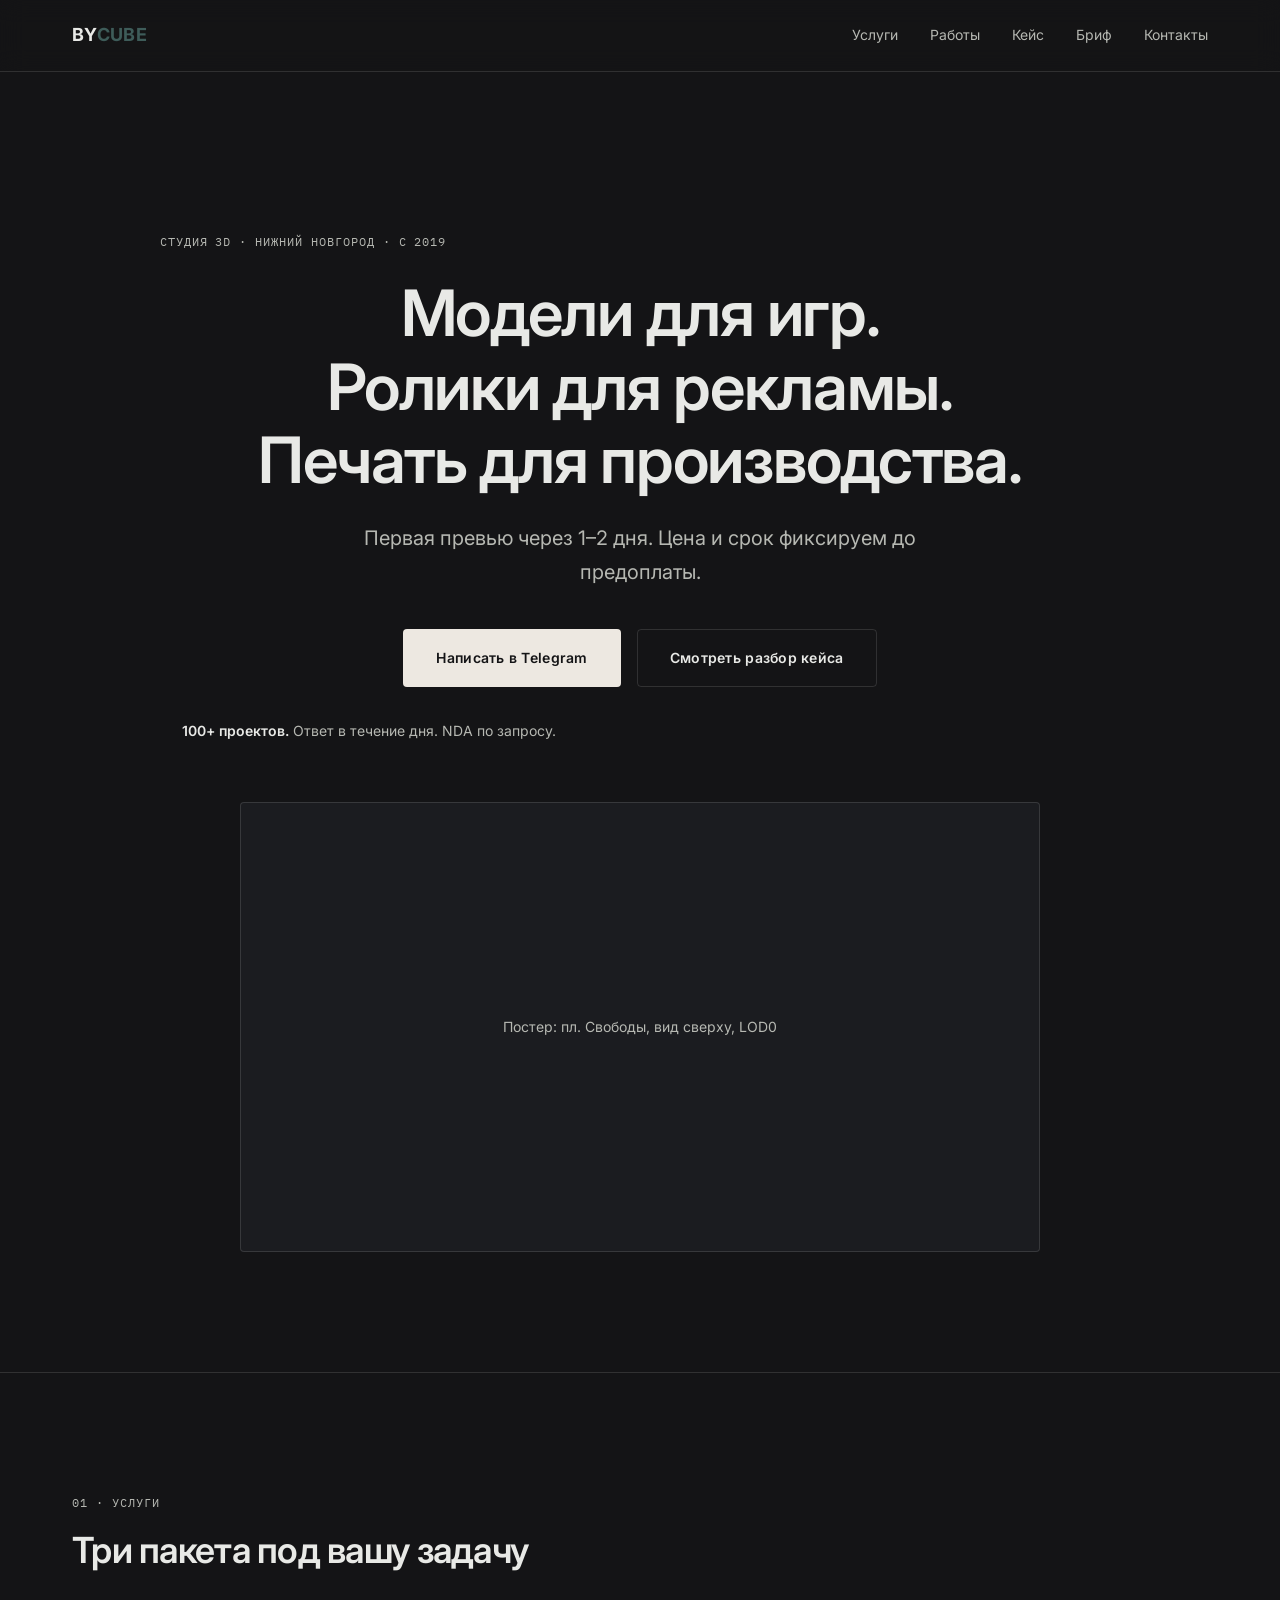
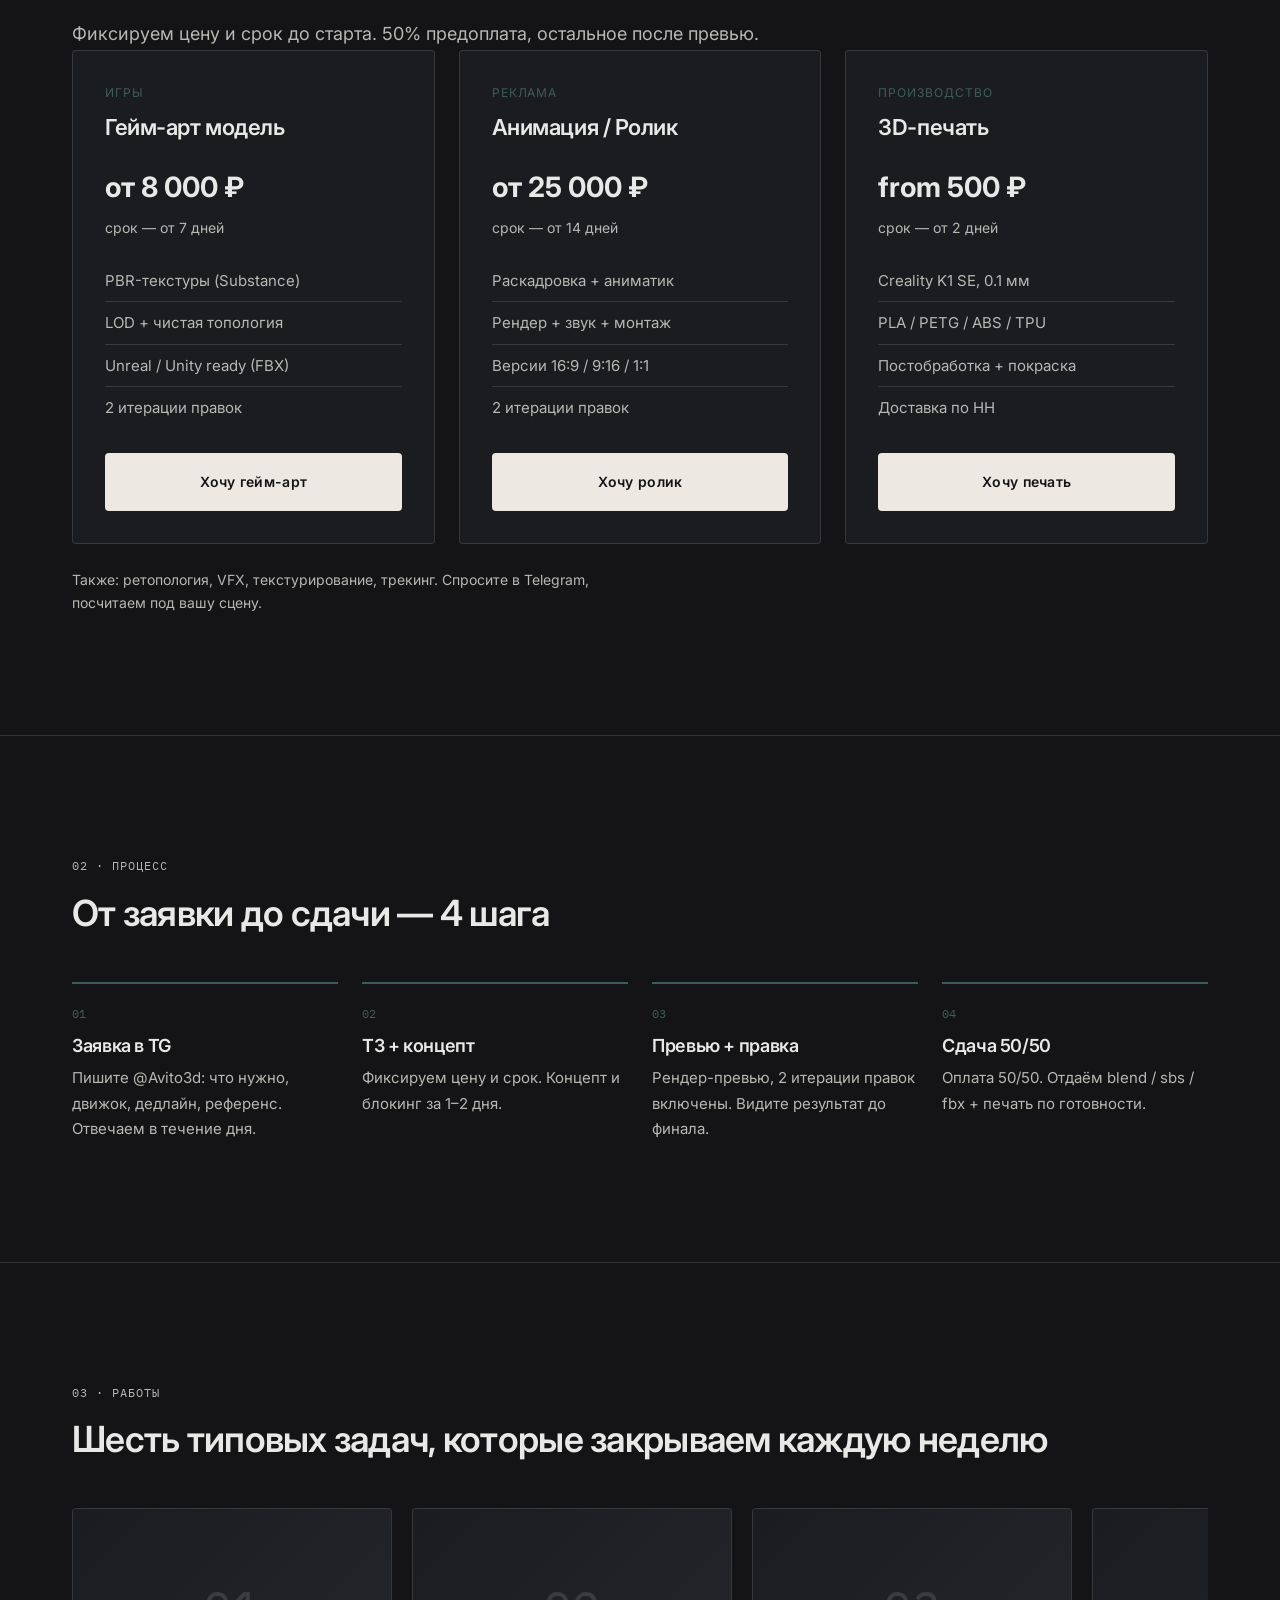
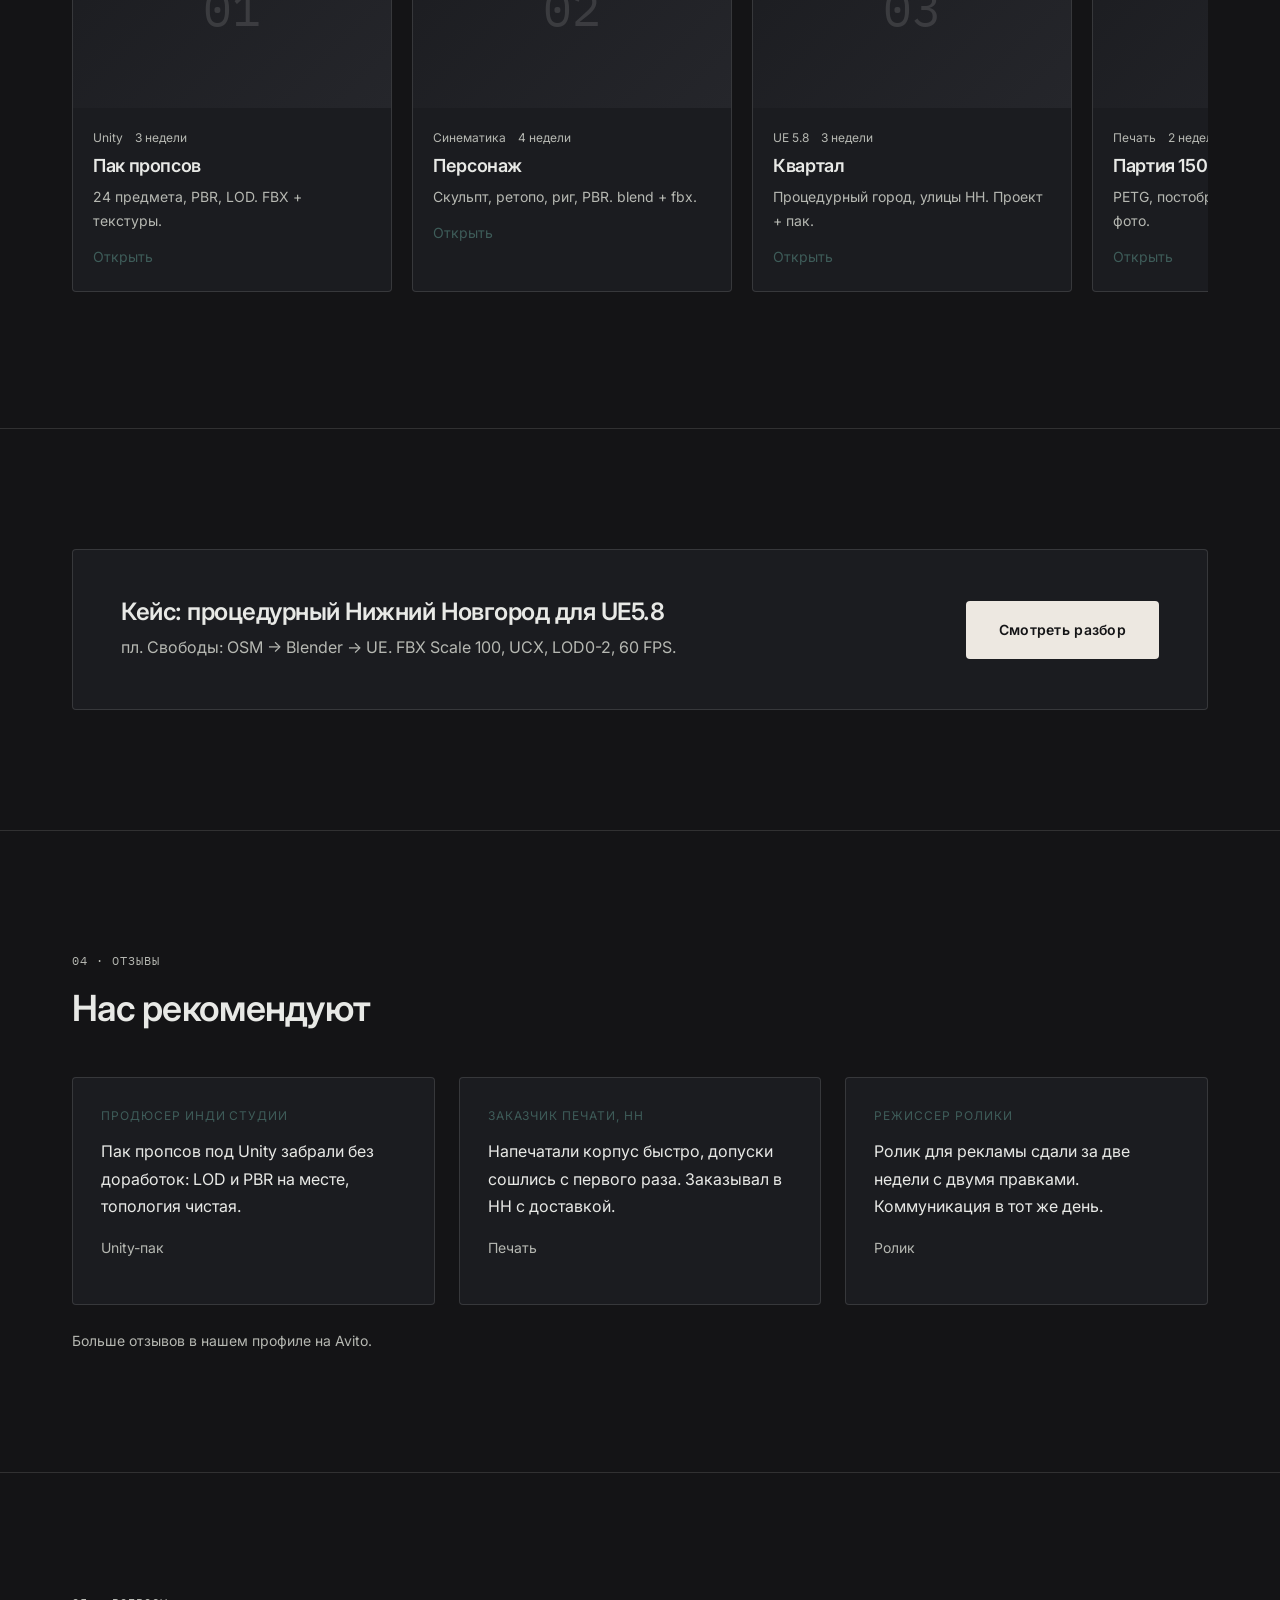
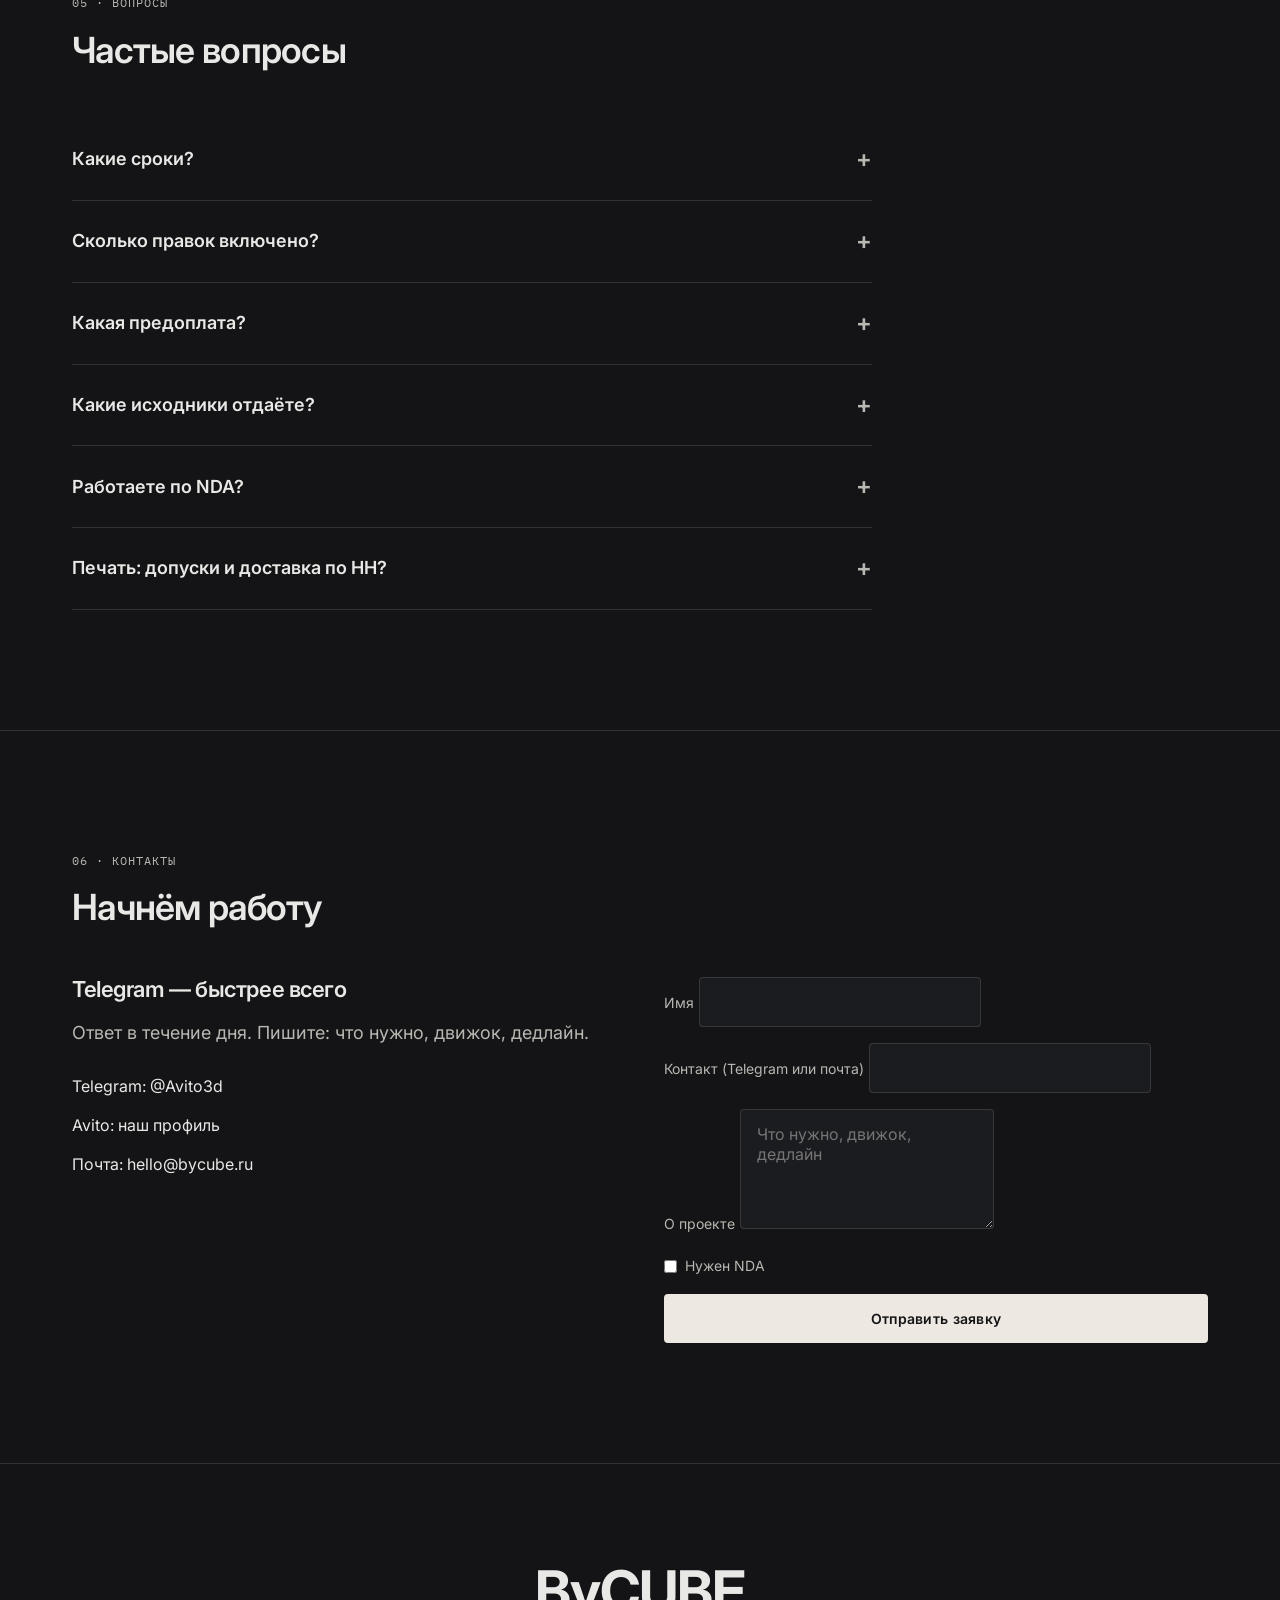
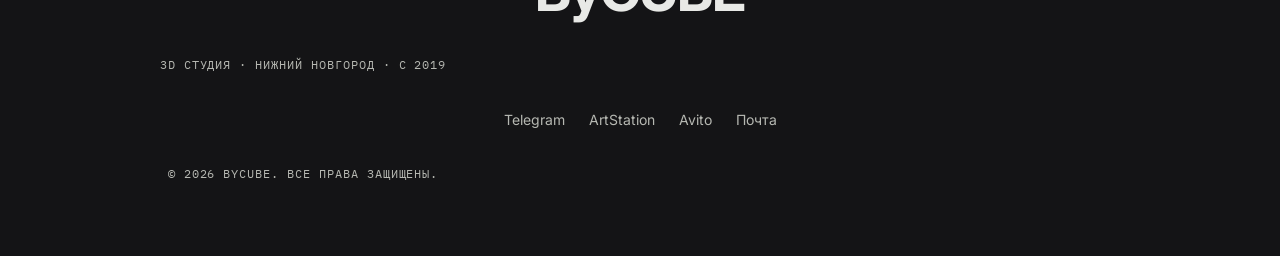
==== commit 7f7baafc: "ByCUBE v6: clean dark matte, no effects, max readability (Inter/Plex, stills, brief, 404)" ====
--- a/index.html
+++ b/index.html
@@ -3,170 +3,337 @@
 <head>
 <meta charset="UTF-8">
 <meta name="viewport" content="width=device-width, initial-scale=1.0">
-<title>ByCUBE - Модели для игр. Ролики для рекламы. Печать для производства</title>
-<meta name="description" content="ByCUBE. Студия 3D. Нижний Новгород. С 2019 года. 100+ проектов. Гейм арт от 8000 за 7 дней. Ролик от 25000 за 14 дней. Печать от 500 за 2 дня. Превью 1-2 дня. Фикс цены.">
+<title>ByCUBE — 3D модели для игр и рекламы | Нижний Новгород</title>
+<meta name="description" content="Студия 3D в Нижнем Новгороде. Гейм-арт, анимация, 3D-печать. Модели для Unreal и Unity за 7 дней. Ответ в течение дня.">
 <link rel="canonical" href="https://bycube.ru/">
-<meta property="og:title" content="ByCUBE - Модели для игр. Ролики для рекламы. Печать">
-<meta property="og:description" content="Студия 3D. Нижний Новгород. С 2019 года. 100+ проектов. Превью 1-2 дня. Фикс цены.">
+<meta property="og:title" content="ByCUBE — 3D модели для игр и рекламы">
+<meta property="og:description" content="Гейм-арт, анимация, 3D-печать. Нижний Новгород, с 2019 года.">
 <meta property="og:type" content="website">
 <meta property="og:url" content="https://bycube.ru/">
 <meta property="og:image" content="https://bycube.ru/logo.png">
-<meta property="og:locale" content="ru_RU">
 <meta name="twitter:card" content="summary_large_image">
-<meta name="twitter:title" content="ByCUBE - Студия 3D. Нижний Новгород">
-<meta name="twitter:description" content="Гейм арт. Ролики. Печать. 100+ проектов с 2019 года.">
-<meta name="twitter:image" content="https://bycube.ru/logo.png">
 <link rel="icon" type="image/png" href="logo.png">
 <link rel="preconnect" href="https://fonts.googleapis.com">
 <link rel="preconnect" href="https://fonts.gstatic.com" crossorigin>
 <link href="https://fonts.googleapis.com/css2?family=Inter:wght@400;500;600;700&family=IBM+Plex+Mono:wght@400&display=swap" rel="stylesheet">
 <link rel="stylesheet" href="style.css">
 <script type="application/ld+json">
-{"@context":"https://schema.org","@type":"ProfessionalService","name":"ByCUBE","areaServed":"Нижний Новгород","foundingDate":"2019","email":"hello@bycube.ru","url":"https://bycube.ru/","sameAs":["https://t.me/Avito3d","https://www.avito.ru/user/08c77c8a926f2a148b2a59df87a85065/profile","https://www.artstation.com/oksifilis"],"priceRange":"от 500 RUB"}
+{
+  "@context": "https://schema.org",
+  "@type": "ProfessionalService",
+  "name": "ByCUBE",
+  "description": "Студия 3D-моделирования: гейм-арт, анимация, 3D-печать",
+  "url": "https://bycube.ru/",
+  "areaServed": "Nizhny Novgorod",
+  "foundingDate": "2019",
+  "priceRange": "₽₽",
+  "sameAs": [
+    "https://t.me/Avito3d",
+    "https://www.artstation.com/oksifilis",
+    "https://www.avito.ru/user/08c77c8a926f2a148b2a59df87a85065/profile"
+  ]
+}
 </script>
 </head>
 <body>
-<header class="hdr">
-<div class="hdr-in">
-<a class="brand" href="index.html" aria-label="ByCUBE домой">BCUBE<small>NN - EST 2019</small></a>
-<button class="burger no-print" id="burger" type="button" aria-expanded="false" aria-controls="nav">Меню</button>
-<nav class="nav" id="nav" aria-label="Разделы">
-<a href="#services">Услуги</a>
-<a href="work.html">Работы</a>
-<a href="nn-city.html">Кейс</a>
-<a href="brief.html">Бриф</a>
-<a href="#contact">Контакты</a>
-</nav>
-</div>
+
+<header class="hd">
+  <div class="hd-in">
+    <a href="index.html" class="logo">BY<span>CUBE</span></a>
+    <button class="burger" aria-label="Меню"><span></span><span></span><span></span></button>
+    <nav class="nav">
+      <a href="#services">Услуги</a>
+      <a href="#work">Работы</a>
+      <a href="nn-city.html">Кейс</a>
+      <a href="brief.html">Бриф</a>
+      <a href="#contact">Контакты</a>
+    </nav>
+  </div>
 </header>
+
 <main>
-<div class="wrap hero">
-<p class="kicker rv">Студия 3D. Нижний Новгород. С 2019 года</p>
-<h1 class="rv">Модели для игр. Ролики для рекламы. Печать для производства</h1>
-<p class="lead rv">Превью за 1-2 дня. Фикс цены в письме. Ответ в течение дня. 100+ проектов с 2019 года.</p>
-<p class="mono rv">EST 2019 - NDA AVAILABLE</p>
-<div class="hero-cta rv">
-<a class="btn btn-solid" href="https://t.me/Avito3d?text=Hero_ByCUBE_privet_nuzhna_model">Написать в Telegram</a>
-<a class="btn btn-line" href="nn-city.html">Смотреть разбор кейса</a>
-</div>
-<div class="still rv">
-<div class="still-view"><div class="big">BC</div><div class="cap">Still - постер - свет и форма - 1 кадр</div></div>
-<div class="still-bar"><span class="mono">SHOWREEL - 60 СЕК</span><button class="btn btn-line btn-sm" data-reel type="button">Смотреть шоурил</button></div>
-</div>
-</div>
-<div class="trust"><div class="wrap"><p><b>100+ проектов.</b> Ответ в течение дня. NDA по запросу. <a href="https://www.artstation.com/oksifilis">ArtStation</a>. <a href="https://www.avito.ru/user/08c77c8a926f2a148b2a59df87a85065/profile">Avito</a>. Стек: Blender, Substance Painter, RizomUV, Marmoset Toolbag, Redshift, Unreal Engine, Unity.</p></div></div>
-<div class="wrap">
-<section id="services" aria-label="Услуги">
-<div class="sec-head rv"><span class="sec-num">01</span><span class="mono">УСЛУГИ - 3 ПАКЕТА</span></div>
-<h2 class="rv">Три пакета с ценой и сроком</h2>
-<p class="sec-desc rv">Смета за 1 день по брифу. Оплата 50 на 50. Мелочь до 2000 - сразу 100 процентов.</p>
-<div class="cards">
-<article class="card rv"><span class="mono">01 - GAME ART</span><h3>Гейм арт</h3><div class="price">от 8000<small>7 дней - 2 правки</small></div><ul class="list"><li>PBR текстуры 2K</li><li>LOD 3 уровня</li><li>FBX плюс blend</li><li>UE и Unity импорт</li><li>Ретопо в цене</li></ul><a class="btn btn-solid btn-sm" href="https://t.me/Avito3d?text=Price_ByCUBE_game_art_ot_8000">Взять гейм арт</a></article>
-<article class="card rv"><span class="mono">02 - VIDEO</span><h3>Ролик</h3><div class="price">от 25000<small>14 дней - 2 правки</small></div><ul class="list"><li>Раскадровка 6 кадров</li><li>Рендер плюс свет</li><li>Звук в цене</li><li>16 на 9, 9 на 16, 1 на 1</li><li>Трекинг опция</li></ul><a class="btn btn-solid btn-sm" href="https://t.me/Avito3d?text=Price_ByCUBE_rolik_ot_25000">Взять ролик</a></article>
-<article class="card rv"><span class="mono">03 - PRINT</span><h3>Печать</h3><div class="price">от 500<small>2 дня - 0.1 мм</small></div><ul class="list"><li>Creality K1 SE</li><li>PLA PETG ABS TPU</li><li>Слой 0.1 мм</li><li>Пост в цене</li><li>Выдача НН и СДЭК</li></ul><a class="btn btn-solid btn-sm" href="https://t.me/Avito3d?text=Price_ByCUBE_pechat_ot_500">Взять печать</a></article>
-</div>
-<p class="mini rv">Также: ретопо, VFX, текстуры, трекинг. Вопрос в TG - ответ в течение дня.</p>
-</section>
-<section id="process" aria-label="Процесс">
-<div class="sec-head rv"><span class="sec-num">02</span><span class="mono">ПРОЦЕСС - 4 ШАГА</span></div>
-<h2 class="rv">От заявки до сдачи</h2>
-<p class="sec-desc rv">Каждый шаг с датой. Правки внутри 2 итераций. Исходники в конце.</p>
-<div class="steps">
-<div class="step rv"><div class="n">Шаг 1</div><h3>Заявка</h3><p>Пишите в TG. Ответ в течение дня. 3 вопроса по задаче.</p></div>
-<div class="step rv"><div class="n">Шаг 2</div><h3>Концепт 1-2 дня</h3><p>Референсы и черновой вид. Фикс цены и срока.</p></div>
-<div class="step rv"><div class="n">Шаг 3</div><h3>Превью с правками</h3><p>Кадры и модель. 2 итерации правок включены.</p></div>
-<div class="step rv"><div class="n">Шаг 4</div><h3>Сдача 50 на 50</h3><p>Исходники blend sbs fbx. Оплата второй части.</p></div>
-</div>
-</section>
-<section id="cases" aria-label="Кейсы">
-<div class="sec-head rv"><span class="sec-num">03</span><span class="mono">КЕЙСЫ - 6 РАБОТ</span></div>
-<h2 class="rv">Лента работ</h2>
-<p class="sec-desc rv">Тяните вбок. Номер. Срок. Состав. Честные плашки.</p>
-<div class="tape rv" aria-label="Лента кейсов">
-<article class="tape-card"><div class="tape-art"><span>01</span></div><div class="tape-body"><div class="tape-meta"><span>01</span><span>Пропсы</span><span>3 недели</span></div><h3>Набор пропсов Unity</h3><p class="mini">42 предмета. PBR 2K. FBX и blend.</p></div></article>
-<article class="tape-card"><div class="tape-art"><span>02</span></div><div class="tape-body"><div class="tape-meta"><span>02</span><span>Персонаж</span><span>4 недели</span></div><h3>Персонаж для инди</h3><p class="mini">Скульпт. Ретопо. Риг. Unity.</p></div></article>
-<article class="tape-card"><div class="tape-art"><span>03</span></div><div class="tape-body"><div class="tape-meta"><span>03</span><span>Квартал UE5.8</span><span>3 недели</span></div><h3>Квартал Свободы</h3><p class="mini">OSM. Blender. FBX. 60 FPS. <a href="nn-city.html">Открыть кейс</a></p></div></article>
-<article class="tape-card"><div class="tape-art"><span>04</span></div><div class="tape-body"><div class="tape-meta"><span>04</span><span>Печать</span><span>2 недели</span></div><h3>Партия 150 штук</h3><p class="mini">PETG. 0.1 мм. Пост и СДЭК. <a href="pechat.html">Открыть кейс</a></p></div></article>
-<article class="tape-card"><div class="tape-art"><span>05</span></div><div class="tape-body"><div class="tape-meta"><span>05</span><span>Трекинг</span><span>10 дней</span></div><h3>Ролик с трекингом</h3><p class="mini">Камера. Свет. Redshift. MP4.</p></div></article>
-<article class="tape-card"><div class="tape-art"><span>06</span></div><div class="tape-body"><div class="tape-meta"><span>06</span><span>PBR набор</span><span>2 недели</span></div><h3>Текстуры Substance</h3><p class="mini">sbs плюс png 2K. 18 материалов.</p></div></article>
-</div>
-<p class="hint">Тяните вбок - 6 карточек</p>
-<p style="margin-top:16px"><a class="btn btn-line btn-sm" href="work.html">Все 6 кейсов</a></p>
-</section>
-<section aria-label="NN City баннер">
-<div class="banner rv"><div><span class="mono">04 - КЕЙС МЕСЯЦА</span><h2>Квартал Свободы для UE5.8</h2><p>OSM данные. Blender сборка. FBX Scale 100. UCX и LOD. 60 FPS на средней карте. Схема из 3 шагов внутри.</p><a class="btn btn-solid btn-sm" href="nn-city.html">Открыть nn-city</a></div><div class="tape-art" style="border-radius:14px;border:1px solid var(--line)"><span>SM</span></div></div>
-</section>
-<section aria-label="Отзывы">
-<div class="sec-head rv"><span class="sec-num">05</span><span class="mono">ОТЗЫВЫ - 3 ГОЛОСА</span></div>
-<h2 class="rv">Что говорят клиенты</h2>
-<p class="sec-desc rv">Коротко. По ролям. Проверка на Avito.</p>
-<div class="quotes">
-<blockquote class="quote rv"><p>Собрали 42 пропса за 3 недели. Импорт в Unity без правок. Цена без роста.</p><div class="who">ПРОДЮСЕР ИНДИ - ГЕЙМ АРТ</div></blockquote>
-<blockquote class="quote rv"><p>150 деталей PETG за 2 недели. Допуск 0.1 мм держат. Забрал в НН сам.</p><div class="who">ЗАКАЗЧИК ПЕЧАТИ - НН</div></blockquote>
-<blockquote class="quote rv"><p>Ролик сдали за 14 дней. 2 правок хватило. Свет и камера как в борде.</p><div class="who">РЕЖИССЕР - РЕКЛАМА</div></blockquote>
-</div>
-<p class="mini rv">Больше отзывов - в <a href="https://www.avito.ru/user/08c77c8a926f2a148b2a59df87a85065/profile">профиле Avito</a> и <a href="https://www.artstation.com/oksifilis">ArtStation</a>.</p>
-</section>
-<section id="faq" aria-label="FAQ">
-<div class="faq rv">
-<div class="sec-head"><span class="sec-num">06</span><span class="mono">FAQ - 6 ОТВЕТОВ</span></div>
-<h2>Частые вопросы</h2>
-<div style="margin-top:22px">
-<details><summary>Сколько по срокам</summary><p>Гейм арт от 7 дней. Ролик от 14 дней. Печать от 2 дней. Партия 150 штук - 2 недели. Превью 1-2 дня.</p></details>
-<details><summary>Сколько правок</summary><p>2 итерации включены в цену. Список правок одним письмом. Дальше - по часам.</p></details>
-<details><summary>Как оплата</summary><p>Оплата 50 на 50. Старт 50 процентов. Финал после превью. Мелочь до 2000 - сразу 100 процентов.</p></details>
-<details><summary>Что за исходники</summary><p>Отдаем blend sbs fbx png STL 3MF по пакету. Структура папок и имена на латинице.</p></details>
-<details><summary>NDA можно</summary><p>Да. NDA по запросу. Подпишем до старта. Метка NDA AVAILABLE.</p></details>
-<details><summary>Печать и доставка</summary><p>Допуск 0.1 мм. PLA PETG ABS TPU. Постобработка. Выдача в НН и отправка СДЭК.</p></details>
-</div>
-</div>
-</section>
-<section id="contact" aria-label="Контакты">
-<div class="sec-head rv"><span class="sec-num">07</span><span class="mono">КОНТАКТЫ - ОТВЕТ ЗА ДЕНЬ</span></div>
-<h2 class="rv">Написать за 1 минуту</h2>
-<p class="sec-desc rv">TG первым. Почта и Avito рядом. Форма ниже шлет на hello@bycube.ru.</p>
-<div class="contact-grid">
-<div class="c-lines rv">
-<a class="c-line" href="https://t.me/Avito3d?text=Contact_ByCUBE_svjazi_so_mnoi"><b>Telegram Avito3d</b><span>Первый контакт. Ответ в течение дня</span></a>
-<a class="c-line" href="https://www.avito.ru/user/08c77c8a926f2a148b2a59df87a85065/profile"><b>Avito профиль</b><span>Отзывы и заказы</span></a>
-<a class="c-line" href="mailto:hello@bycube.ru"><b>hello@bycube.ru</b><span>Почта для брифов и NDA</span></a>
-<a class="c-line" href="brief.html"><b>Бриф за день</b><span>Что прислать чтобы посчитали</span></a>
-</div>
-<form class="rv" action="https://formsubmit.co/hello@bycube.ru" method="POST">
-<input type="hidden" name="_subject" value="ByCUBE заявка с сайта">
-<input type="hidden" name="_captcha" value="false">
-<input type="hidden" name="_next" value="https://bycube.ru/#thanks">
-<input type="text" name="_honey" class="hp" tabindex="-1" autocomplete="off">
-<label for="f-name">Имя</label>
-<input id="f-name" type="text" name="name" required placeholder="Как к вам обращаться">
-<label for="f-contact">Контакт</label>
-<input id="f-contact" type="text" name="contact" required placeholder="TG или почта">
-<label for="f-about">О проекте</label>
-<textarea id="f-about" name="message" required placeholder="Задача. Срок. 2-3 строки"></textarea>
-<label class="check"><input type="checkbox" name="nda" value="yes"> NDA нужен - подпишем до старта</label>
-<button class="btn btn-solid" type="submit">Отправить</button>
-<p class="mini" id="thanks" hidden style="margin-top:12px">Спасибо. Заявка ушла. Ответим в течение дня.</p>
-</form>
-</div>
-</section>
-</div>
+
+<section class="hero">
+  <div class="wrap">
+    <p class="mono rv">Студия 3D · Нижний Новгород · с 2019</p>
+    <h1 class="rv">Модели для игр.<br>Ролики для рекламы.<br>Печать для производства.</h1>
+    <p class="sub rv">Первая превью через 1–2 дня. Цена и срок фиксируем до предоплаты.</p>
+    <div class="cta-row rv">
+      <a class="btn btn-p" href="https://t.me/Avito3d?text=Привет, нужна 3D модель" target="_blank" rel="noopener">Написать в Telegram</a>
+      <a class="btn btn-s" href="nn-city.html">Смотреть разбор кейса</a>
+    </div>
+    <p class="trust rv"><b>100+ проектов.</b> Ответ в течение дня. NDA по запросу.</p>
+    <div class="still rv">Постер: пл. Свободы, вид сверху, LOD0</div>
+  </div>
+</section>
+
+<section id="services">
+  <div class="wrap">
+    <p class="mono sec-label rv">01 · Услуги</p>
+    <h2 class="sec-title rv">Три пакета под вашу задачу</h2>
+    <p class="sec-desc rv">Фиксируем цену и срок до старта. 50% предоплата, остальное после превью.</p>
+    <div class="pk-grid">
+      <div class="pk rv">
+        <p class="tag">Игры</p>
+        <h3>Гейм-арт модель</h3>
+        <p class="price">от 8 000 ₽</p>
+        <p class="time">срок — от 7 дней</p>
+        <ul>
+          <li>PBR-текстуры (Substance)</li>
+          <li>LOD + чистая топология</li>
+          <li>Unreal / Unity ready (FBX)</li>
+          <li>2 итерации правок</li>
+        </ul>
+        <a class="btn btn-p" href="https://t.me/Avito3d?text=Хочу гейм-арт" target="_blank" rel="noopener">Хочу гейм-арт</a>
+      </div>
+      <div class="pk rv">
+        <p class="tag">Реклама</p>
+        <h3>Анимация / Ролик</h3>
+        <p class="price">от 25 000 ₽</p>
+        <p class="time">срок — от 14 дней</p>
+        <ul>
+          <li>Раскадровка + аниматик</li>
+          <li>Рендер + звук + монтаж</li>
+          <li>Версии 16:9 / 9:16 / 1:1</li>
+          <li>2 итерации правок</li>
+        </ul>
+        <a class="btn btn-p" href="https://t.me/Avito3d?text=Хочу ролик" target="_blank" rel="noopener">Хочу ролик</a>
+      </div>
+      <div class="pk rv">
+        <p class="tag">Производство</p>
+        <h3>3D-печать</h3>
+        <p class="price">from 500 ₽</p>
+        <p class="time">срок — от 2 дней</p>
+        <ul>
+          <li>Creality K1 SE, 0.1 мм</li>
+          <li>PLA / PETG / ABS / TPU</li>
+          <li>Постобработка + покраска</li>
+          <li>Доставка по НН</li>
+        </ul>
+        <a class="btn btn-p" href="https://t.me/Avito3d?text=Хочу печать" target="_blank" rel="noopener">Хочу печать</a>
+      </div>
+    </div>
+    <p class="pk-note rv">Также: ретопология, VFX, текстурирование, трекинг. Спросите в Telegram, посчитаем под вашу сцену.</p>
+  </div>
+</section>
+
+<section id="process">
+  <div class="wrap">
+    <p class="mono sec-label rv">02 · Процесс</p>
+    <h2 class="sec-title rv">От заявки до сдачи — 4 шага</h2>
+    <div class="pr-grid">
+      <div class="pr-step rv">
+        <p class="num">01</p>
+        <h3>Заявка в TG</h3>
+        <p>Пишите @Avito3d: что нужно, движок, дедлайн, референс. Отвечаем в течение дня.</p>
+      </div>
+      <div class="pr-step rv">
+        <p class="num">02</p>
+        <h3>ТЗ + концепт</h3>
+        <p>Фиксируем цену и срок. Концепт и блокинг за 1–2 дня.</p>
+      </div>
+      <div class="pr-step rv">
+        <p class="num">03</p>
+        <h3>Превью + правка</h3>
+        <p>Рендер-превью, 2 итерации правок включены. Видите результат до финала.</p>
+      </div>
+      <div class="pr-step rv">
+        <p class="num">04</p>
+        <h3>Сдача 50/50</h3>
+        <p>Оплата 50/50. Отдаём blend / sbs / fbx + печать по готовности.</p>
+      </div>
+    </div>
+  </div>
+</section>
+
+<section id="work">
+  <div class="wrap">
+    <p class="mono sec-label rv">03 · Работы</p>
+    <h2 class="sec-title rv">Шесть типовых задач, которые закрываем каждую неделю</h2>
+    <div class="cs-tape rv">
+      <article class="cs-card">
+        <div class="art">01</div>
+        <div class="bd">
+          <div class="meta"><span>Unity</span><span>3 недели</span></div>
+          <h3>Пак пропсов</h3>
+          <p>24 предмета, PBR, LOD. FBX + текстуры.</p>
+          <a href="work.html">Открыть</a>
+        </div>
+      </article>
+      <article class="cs-card">
+        <div class="art">02</div>
+        <div class="bd">
+          <div class="meta"><span>Синематика</span><span>4 недели</span></div>
+          <h3>Персонаж</h3>
+          <p>Скульпт, ретопо, риг, PBR. blend + fbx.</p>
+          <a href="work.html">Открыть</a>
+        </div>
+      </article>
+      <article class="cs-card">
+        <div class="art">03</div>
+        <div class="bd">
+          <div class="meta"><span>UE 5.8</span><span>3 недели</span></div>
+          <h3>Квартал</h3>
+          <p>Процедурный город, улицы НН. Проект + пак.</p>
+          <a href="nn-city.html">Открыть</a>
+        </div>
+      </article>
+      <article class="cs-card">
+        <div class="art">04</div>
+        <div class="bd">
+          <div class="meta"><span>Печать</span><span>2 недели</span></div>
+          <h3>Партия 150 штук</h3>
+          <p>PETG, постобработка, СДЭК. STL + фото.</p>
+          <a href="pechat.html">Открыть</a>
+        </div>
+      </article>
+      <article class="cs-card">
+        <div class="art">05</div>
+        <div class="bd">
+          <div class="meta"><span>VFX</span><span>10 дней</span></div>
+          <h3>Трекинг</h3>
+          <p>Camera tracking, интеграция CG. Ролик + проект.</p>
+          <a href="work.html">Открыть</a>
+        </div>
+      </article>
+      <article class="cs-card">
+        <div class="art">06</div>
+        <div class="bd">
+          <div class="meta"><span>Substance</span><span>2 недели</span></div>
+          <h3>PBR набор</h3>
+          <p>12 материалов ручной работы. sbsar + png.</p>
+          <a href="work.html">Открыть</a>
+        </div>
+      </article>
+    </div>
+  </div>
+</section>
+
+<section id="case">
+  <div class="wrap">
+    <div class="banner rv">
+      <div>
+        <h3>Кейс: процедурный Нижний Новгород для UE5.8</h3>
+        <p>пл. Свободы: OSM → Blender → UE. FBX Scale 100, UCX, LOD0-2, 60 FPS.</p>
+      </div>
+      <a class="btn btn-p" href="nn-city.html">Смотреть разбор</a>
+    </div>
+  </div>
+</section>
+
+<section id="testimonials">
+  <div class="wrap">
+    <p class="mono sec-label rv">04 · Отзывы</p>
+    <h2 class="sec-title rv">Нас рекомендуют</h2>
+    <div class="tm-grid">
+      <div class="tm rv">
+        <p class="role">Продюсер инди студии</p>
+        <p>Пак пропсов под Unity забрали без доработок: LOD и PBR на месте, топология чистая.</p>
+        <p class="who">Unity-пак</p>
+      </div>
+      <div class="tm rv">
+        <p class="role">Заказчик печати, НН</p>
+        <p>Напечатали корпус быстро, допуски сошлись с первого раза. Заказывал в НН с доставкой.</p>
+        <p class="who">Печать</p>
+      </div>
+      <div class="tm rv">
+        <p class="role">Режиссер ролики</p>
+        <p>Ролик для рекламы сдали за две недели с двумя правками. Коммуникация в тот же день.</p>
+        <p class="who">Ролик</p>
+      </div>
+    </div>
+    <p class="pk-note rv">Больше отзывов в нашем профиле на <a href="https://www.avito.ru/user/08c77c8a926f2a148b2a59df87a85065/profile" target="_blank" rel="noopener">Avito</a>.</p>
+  </div>
+</section>
+
+<section id="faq">
+  <div class="wrap">
+    <p class="mono sec-label rv">05 · Вопросы</p>
+    <h2 class="sec-title rv">Частые вопросы</h2>
+    <div class="faq rv">
+      <details>
+        <summary>Какие сроки?</summary>
+        <p>Модель — от 7 дней, ролик — от 14 дней, печать — от 2 дней. Точный срок фиксируем в ТЗ до предоплаты.</p>
+      </details>
+      <details>
+        <summary>Сколько правок включено?</summary>
+        <p>2 итерации правок на этапе превью включены в цену. Дальше — по часам, предупреждаем заранее.</p>
+      </details>
+      <details>
+        <summary>Какая предоплата?</summary>
+        <p>50% до старта, 50% после превью перед сдачей исходников. Печать мелких тиражей — 100% при заказе до 2000 ₽.</p>
+      </details>
+      <details>
+        <summary>Какие исходники отдаёте?</summary>
+        <p>blend / sbs / fbx + текстуры PNG, LOD-сетка, для печати — STL/3MF. Всё перечисляем в ТЗ.</p>
+      </details>
+      <details>
+        <summary>Работаете по NDA?</summary>
+        <p>Да, подписываем NDA и не публикуем проект без вашего разрешения.</p>
+      </details>
+      <details>
+        <summary>Печать: допуски и доставка по НН?</summary>
+        <p>Точность 0.1 мм на K1 SE, материалы PLA/PETG/ABS/TPU. По Нижнему Новгороду — курьер/самовывоз, по России — СДЭК.</p>
+      </details>
+    </div>
+  </div>
+</section>
+
+<section id="contact">
+  <div class="wrap">
+    <p class="mono sec-label rv">06 · Контакты</p>
+    <h2 class="sec-title rv">Начнём работу</h2>
+    <div class="ct-grid">
+      <div class="ct-info rv">
+        <h3>Telegram — быстрее всего</h3>
+        <p>Ответ в течение дня. Пишите: что нужно, движок, дедлайн.</p>
+        <div class="ct-links">
+          <a href="https://t.me/Avito3d" target="_blank" rel="noopener">Telegram: @Avito3d</a>
+          <a href="https://www.avito.ru/user/08c77c8a926f2a148b2a59df87a85065/profile" target="_blank" rel="noopener">Avito: наш профиль</a>
+          <a href="mailto:hello@bycube.ru">Почта: hello@bycube.ru</a>
+        </div>
+      </div>
+      <form class="ct-form rv" action="https://formsubmit.co/hello@bycube.ru" method="POST">
+        <input type="hidden" name="_subject" value="Заявка с сайта ByCUBE">
+        <input type="hidden" name="_captcha" value="false">
+        <div class="hp"><input type="text" name="_gotcha" tabindex="-1" autocomplete="off"></div>
+        <div>
+          <label for="name">Имя</label>
+          <input type="text" id="name" name="name" required>
+        </div>
+        <div>
+          <label for="contact">Контакт (Telegram или почта)</label>
+          <input type="text" id="contact" name="contact" required>
+        </div>
+        <div>
+          <label for="msg">О проекте</label>
+          <textarea id="msg" name="message" placeholder="Что нужно, движок, дедлайн" required></textarea>
+        </div>
+        <label style="display:flex;align-items:center;gap:8px;font-size:14px;color:var(--mut)">
+          <input type="checkbox" name="nda" style="width:auto"> Нужен NDA
+        </label>
+        <button type="submit" class="btn btn-p">Отправить заявку</button>
+      </form>
+    </div>
+  </div>
+</section>
+
 </main>
+
 <footer>
-<div class="wrap">
-<div class="foot-big rv">Делаем 3D тихо. Сдаем в срок.</div>
-<div class="foot-grid">
-<div><p class="mono">МЕНЮ</p><p><a href="work.html">Работы</a> - <a href="nn-city.html">nn-city</a> - <a href="pechat.html">Печать</a> - <a href="brief.html">Бриф</a></p></div>
-<div><p class="mono">СВЯЗЬ</p><p><a href="https://t.me/Avito3d?text=Contact_ByCUBE_svjazi_so_mnoi">TG Avito3d</a> - <a href="mailto:hello@bycube.ru">hello@bycube.ru</a></p></div>
-<div><p class="mono">ПРОФИЛИ</p><p><a href="https://www.avito.ru/user/08c77c8a926f2a148b2a59df87a85065/profile">Avito</a> - <a href="https://www.artstation.com/oksifilis">ArtStation</a></p></div>
-</div>
-<div class="foot-logo"><img src="logo.png" alt="ByCUBE logo" width="120" height="120"></div>
-<div class="foot-base"><span>ByCUBE - Нижний Новгород - с 2019 года</span><span>2026 - Все права защищены</span></div>
-</div>
+  <div class="wrap">
+    <p class="big">ByCUBE</p>
+    <p class="mono">3D студия · Нижний Новгород · с 2019</p>
+    <div class="links">
+      <a href="https://t.me/Avito3d" target="_blank" rel="noopener">Telegram</a>
+      <a href="https://www.artstation.com/oksifilis" target="_blank" rel="noopener">ArtStation</a>
+      <a href="https://www.avito.ru/user/08c77c8a926f2a148b2a59df87a85065/profile" target="_blank" rel="noopener">Avito</a>
+      <a href="mailto:hello@bycube.ru">Почта</a>
+    </div>
+    <p class="mono" style="margin-top:32px">© 2026 ByCUBE. Все права защищены.</p>
+  </div>
 </footer>
-<div class="modal" id="reel-modal" aria-hidden="true" role="dialog" aria-label="Шоурил">
-<div class="modal-bg" data-close></div>
-<div class="modal-box"><p class="mono">SHOWREEL</p><h2>Рилс в монтаже</h2><p>60 сек. Свет. Форма. Движение. Пока смотрите разбор квартала.</p><p><a class="btn btn-solid btn-sm" href="nn-city.html">Открыть nn-city</a></p><p><button class="btn btn-line btn-sm" data-close type="button">Закрыть по Esc</button></p></div>
-</div>
-<script src="main.js" defer></script>
+
+<script src="main.js"></script>
 </body>
 </html>
--- a/style.css
+++ b/style.css
@@ -1,159 +1,248 @@
+*,*::before,*::after{margin:0;padding:0;box-sizing:border-box}
 :root{
---bg:#141416;
---deep:#1B1C20;
---bone:#EDE8E1;
---ink:#E8E9E6;
---mut:#B6B8B2;
---line:rgba(255,255,255,0.12);
---acc:#3E5C59;
---max:1140px;
---rad:18px;
-}
-*{box-sizing:border-box;margin:0;padding:0}
-html{scroll-padding-top:90px}
-body{background:var(--bg);color:var(--ink);font-family:'Inter',system-ui,-apple-system,sans-serif;font-size:18px;line-height:1.7;-webkit-font-smoothing:antialiased}
-::selection{background:var(--bone);color:var(--bg)}
-a{color:inherit;text-underline-offset:3px}
-a:hover{text-decoration-color:var(--acc)}
+  --bg:#141416;
+  --bg2:#1B1C20;
+  --bone:#EDE8E1;
+  --ink:#141416;
+  --txt:#E8E9E6;
+  --mut:#B6B8B2;
+  --line:rgba(255,255,255,.12);
+  --acc:#3E5C59;
+  --r:4px;
+  --max:1200px;
+}
+html{scroll-behavior:smooth}
+body{
+  font-family:'Inter',system-ui,sans-serif;
+  background:var(--bg);
+  color:var(--txt);
+  line-height:1.7;
+  font-size:18px;
+  -webkit-font-smoothing:antialiased;
+}
+::selection{background:var(--acc);color:#fff}
+a{color:inherit;text-decoration:none}
+button{font-family:inherit;cursor:pointer}
 img{max-width:100%;display:block}
+.wrap{max-width:var(--max);margin:0 auto;padding:0 32px}
+.mono{font-family:'IBM Plex Mono',monospace;font-size:12px;letter-spacing:.08em;text-transform:uppercase;color:var(--mut)}
+h1,h2,h3{font-weight:600;letter-spacing:-.02em;line-height:1.15}
+h1{font-size:clamp(40px,6vw,64px)}
+h2{font-size:clamp(28px,4vw,36px)}
+h3{font-size:22px}
 p{max-width:66ch}
-h1,h2,h3{font-family:'Inter',system-ui,sans-serif;font-weight:600;line-height:1.1;letter-spacing:-0.01em;max-width:22ch}
-h1{font-size:clamp(40px,6vw,64px)}
-h2{font-size:clamp(28px,3.4vw,32px)}
-h3{font-size:20px}
-.mono{font-family:'IBM Plex Mono',ui-monospace,monospace;font-size:12px;letter-spacing:2px;color:var(--mut)}
-.sec-num{font-family:'IBM Plex Mono',ui-monospace,monospace;font-size:13px;letter-spacing:2px;color:var(--acc)}
-:focus-visible{outline:3px solid var(--acc);outline-offset:3px;border-radius:6px}
-.wrap{max-width:var(--max);margin:0 auto;padding:0 24px}
-section{padding:120px 0;border-top:1px solid var(--line)}
-.hdr{position:sticky;top:0;z-index:50;background:var(--bg);border-bottom:1px solid var(--line)}
-.hdr-in{max-width:var(--max);margin:0 auto;padding:16px 24px;display:flex;align-items:center;justify-content:space-between;gap:16px}
-.brand{text-decoration:none;font-weight:700;letter-spacing:1px;font-size:18px}
-.brand small{font-family:'IBM Plex Mono',ui-monospace,monospace;font-weight:400;font-size:11px;color:var(--mut);margin-left:10px;letter-spacing:2px}
-.nav{display:flex;gap:22px;align-items:center}
-.nav a{text-decoration:none;font-size:15px;color:var(--mut)}
-.nav a:hover{color:var(--ink);text-decoration:underline;text-decoration-color:var(--acc)}
-.burger{display:none;background:none;border:1px solid var(--line);border-radius:10px;color:var(--ink);padding:10px 14px;font-size:15px;font-family:inherit}
-.btn{display:inline-flex;align-items:center;justify-content:center;padding:15px 30px;border-radius:12px;font-weight:600;font-size:15px;text-decoration:none;border:1px solid transparent}
-.btn-solid{background:var(--bone);color:var(--bg)}
-.btn-solid:hover{background:#fff}
-.btn-line{border-color:var(--line);color:var(--ink);background:transparent}
-.btn-line:hover{border-color:var(--ink)}
-.btn-sm{padding:11px 20px;font-size:14px}
-.hero{padding:80px 0 60px;border-top:0}
-.kicker{display:inline-block;font-family:'IBM Plex Mono',ui-monospace,monospace;font-size:12px;letter-spacing:2px;color:var(--mut);border:1px solid var(--line);padding:9px 16px;border-radius:100px;margin-bottom:22px}
-.lead{color:var(--mut);font-size:20px;max-width:66ch;margin-top:18px}
-.hero-cta{display:flex;gap:12px;flex-wrap:wrap;margin-top:28px}
-.still{margin-top:34px;border:1px solid var(--line);border-radius:22px;overflow:hidden;background:var(--deep)}
-.still-view{min-height:300px;display:flex;align-items:center;justify-content:center;flex-direction:column;gap:12px;padding:60px 24px;background:linear-gradient(180deg,#22242a,#141416)}
-.still-view .big{font-size:72px;font-weight:700;letter-spacing:-2px;color:var(--bone)}
-.still-view .cap{font-family:'IBM Plex Mono',ui-monospace,monospace;font-size:12px;letter-spacing:2px;color:var(--mut)}
-.still-bar{display:flex;justify-content:space-between;align-items:center;gap:12px;flex-wrap:wrap;padding:16px 20px;border-top:1px solid var(--line)}
-.trust{padding:22px 0;border-top:1px solid var(--line);border-bottom:1px solid var(--line)}
-.trust p{font-size:15px;color:var(--mut);text-align:center;max-width:100%}
-.trust b{color:var(--ink);font-weight:600}
-.sec-head{display:flex;align-items:baseline;gap:16px;margin-bottom:8px}
-.sec-desc{color:var(--mut);max-width:66ch;margin:10px 0 30px}
-.cards{display:grid;grid-template-columns:repeat(3,1fr);gap:16px}
-.card{background:var(--deep);border:1px solid var(--line);border-radius:var(--rad);padding:28px 24px;display:flex;flex-direction:column;gap:14px}
-.card h3{font-size:20px}
-.price{font-size:32px;font-weight:700;color:var(--bone)}
-.price small{font-family:'IBM Plex Mono',ui-monospace,monospace;font-size:12px;color:var(--mut);letter-spacing:1px;display:block;margin-top:6px;font-weight:400}
-.list{list-style:none;display:flex;flex-direction:column;gap:9px;color:var(--mut);font-size:16px;padding:0}
-.list li{padding-left:18px;position:relative}
-.list li:before{content:"-";position:absolute;left:0;color:var(--acc)}
-.card .btn{margin-top:auto}
-.mini{font-size:14px;color:var(--mut);margin-top:18px;max-width:66ch}
-.steps{display:grid;grid-template-columns:repeat(4,1fr);gap:16px}
-.step{border:1px solid var(--line);border-radius:var(--rad);padding:24px 20px;background:var(--deep)}
-.step .n{font-family:'IBM Plex Mono',ui-monospace,monospace;color:var(--acc);font-size:13px;letter-spacing:2px}
-.step h3{margin:10px 0 8px}
-.step p{color:var(--mut);font-size:16px}
-.tape{display:flex;gap:16px;overflow-x:auto;padding:6px 2px 18px;scroll-snap-type:x mandatory}
-.tape-card{min-width:min(340px,82vw);scroll-snap-align:start;background:var(--deep);border:1px solid var(--line);border-radius:var(--rad);overflow:hidden}
-.tape-art{height:190px;display:flex;align-items:center;justify-content:center;background:#22242a;border-bottom:1px solid var(--line)}
-.tape-art span{font-size:64px;font-weight:700;color:rgba(255,255,255,0.16)}
-.tape-body{padding:22px 20px}
-.tape-body h3{margin:8px 0}
-.tape-meta{display:flex;gap:12px;flex-wrap:wrap;font-family:'IBM Plex Mono',ui-monospace,monospace;font-size:11px;letter-spacing:1px;color:var(--mut)}
-.hint{font-family:'IBM Plex Mono',ui-monospace,monospace;font-size:11px;letter-spacing:2px;color:var(--mut);margin-top:8px}
-.banner{border:1px solid var(--line);border-radius:24px;padding:clamp(28px,5vw,52px);background:var(--deep);display:grid;grid-template-columns:1.2fr 0.8fr;gap:24px;align-items:center}
-.banner p{color:var(--mut);margin:12px 0 22px}
-.quotes{display:grid;grid-template-columns:repeat(3,1fr);gap:16px}
-.quote{background:var(--deep);color:var(--ink);border-radius:var(--rad);padding:26px 22px;border:1px solid var(--line)}
-.quote p{font-size:17px;line-height:1.6}
-.quote .who{margin-top:14px;font-family:'IBM Plex Mono',ui-monospace,monospace;font-size:11px;letter-spacing:1px;color:var(--mut)}
-.faq{background:var(--bone);color:#17181a;border-radius:24px;padding:clamp(28px,5vw,52px)}
-.faq h2{color:#17181a}
-.faq .sec-desc{color:#4d4e52}
-.faq details{border:1px solid rgba(0,0,0,0.12);border-radius:14px;padding:18px 20px;background:#fff;margin-bottom:12px}
-.faq summary{font-weight:600;font-size:17px;list-style:none;display:flex;justify-content:space-between;gap:12px;align-items:center}
-.faq summary::-webkit-details-marker{display:none}
-.faq summary:after{content:"+";font-family:'IBM Plex Mono',ui-monospace,monospace;color:var(--acc);font-size:20px}
-.faq details[open] summary:after{content:"-"}
-.faq details p{color:#4d4e52;margin-top:12px;font-size:16px}
-.contact-grid{display:grid;grid-template-columns:0.9fr 1.1fr;gap:20px}
-.c-lines{display:flex;flex-direction:column;gap:14px}
-.c-line{border:1px solid var(--line);border-radius:14px;padding:18px 20px;text-decoration:none;display:block}
-.c-line:hover{border-color:var(--ink)}
-.c-line b{display:block;font-size:17px}
-.c-line span{color:var(--mut);font-size:15px}
-form{border:1px solid var(--line);border-radius:var(--rad);padding:26px 22px;background:var(--deep)}
-label{display:block;font-size:13px;letter-spacing:1px;color:var(--mut);margin:14px 0 6px}
-input[type=text],input[type=email],textarea{background:var(--bg);border:1px solid var(--line);border-radius:10px;color:var(--ink);padding:12px 14px;width:100%;font-size:17px;font-family:inherit}
-textarea{min-height:120px;resize:vertical}
-.check{display:flex;gap:10px;align-items:flex-start;margin:14px 0;font-size:15px;color:var(--mut)}
-.hp{position:absolute;left:-9999px;top:auto;width:1px;height:1px;overflow:hidden}
-footer{border-top:1px solid var(--line);padding:56px 0 30px;background:#0f1013}
-.foot-big{font-size:clamp(28px,5vw,54px);line-height:1.1;color:var(--bone);font-weight:600;letter-spacing:-0.02em;max-width:20ch}
-.foot-grid{display:flex;justify-content:space-between;gap:20px;flex-wrap:wrap;margin:26px 0}
-.foot-grid a{color:var(--mut);text-decoration:none;font-size:15px}
-.foot-grid a:hover{color:var(--ink)}
-.foot-base{display:flex;justify-content:space-between;gap:12px;flex-wrap:wrap;border-top:1px solid var(--line);padding-top:18px;color:var(--mut);font-size:14px}
-.foot-logo{margin-top:20px}
-.foot-logo img{width:120px;height:auto;border-radius:10px;border:1px solid var(--line)}
-.modal{position:fixed;inset:0;z-index:120;display:none;align-items:center;justify-content:center;padding:20px}
-.modal.open{display:flex}
-.modal-bg{position:absolute;inset:0;background:rgba(0,0,0,0.7)}
-.modal-box{position:relative;background:var(--deep);border:1px solid var(--line);border-radius:20px;padding:32px 28px;max-width:460px;width:100%;text-align:center}
-.modal-box h2{font-size:30px;margin-bottom:10px}
-.modal-box p{color:var(--mut);margin-bottom:18px}
-.grid2{display:grid;grid-template-columns:1fr 1fr;gap:16px}
-.panel{border:1px solid var(--line);border-radius:var(--rad);padding:26px 22px;background:var(--deep)}
-.panel h3{margin-bottom:8px;font-size:16px}
-.panel p{color:var(--mut);font-size:16px}
-.cover{border:1px solid var(--line);border-radius:22px;overflow:hidden;background:var(--deep);margin:26px 0}
-.cover-top{min-height:260px;display:flex;align-items:center;justify-content:center;background:#22242a;padding:40px 20px}
-.cover-top span{font-size:clamp(40px,8vw,96px);font-weight:700;color:rgba(255,255,255,0.16)}
-.work-grid{display:grid;grid-template-columns:repeat(2,1fr);gap:16px}
-.next{margin-top:26px;text-align:center;border:1px dashed var(--line);border-radius:16px;padding:24px}
-.light{background:var(--bone);color:#17181a;border-radius:24px;padding:clamp(28px,5vw,52px)}
-.light h2{color:#17181a}
-.light p{color:#4d4e52}
-.has-js .rv{opacity:0;transform:translateY(14px);transition:opacity 0.6s ease,transform 0.6s ease}
-.has-js .rv.on{opacity:1;transform:none}
+section{padding:120px 0}
+section+section{border-top:1px solid var(--line)}
+
+/* Header */
+.hd{
+  position:sticky;top:0;z-index:100;
+  background:rgba(20,20,22,.85);
+  backdrop-filter:blur(12px);
+  border-bottom:1px solid var(--line);
+}
+.hd-in{display:flex;align-items:center;justify-content:space-between;padding:20px 32px;max-width:var(--max);margin:0 auto}
+.logo{font-weight:700;font-size:18px;letter-spacing:.02em}
+.logo span{color:var(--acc)}
+.nav{display:flex;gap:32px}
+.nav a{font-size:14px;color:var(--mut);transition:color .2s}
+.nav a:hover{color:var(--txt)}
+.burger{display:none;background:none;border:0;width:32px;height:32px;position:relative}
+.burger span{display:block;width:24px;height:2px;background:var(--txt);margin:5px auto;transition:.3s}
+
+/* Hero */
+.hero{padding:160px 0 120px;text-align:center}
+.hero .mono{margin-bottom:24px}
+.hero h1{margin-bottom:24px}
+.hero .sub{font-size:20px;color:var(--mut);max-width:600px;margin:0 auto 40px}
+.cta-row{display:flex;gap:16px;justify-content:center;flex-wrap:wrap}
+.btn{
+  display:inline-block;padding:16px 32px;
+  font-size:14px;font-weight:600;letter-spacing:.02em;
+  border-radius:var(--r);border:1px solid transparent;
+  transition:all .2s;
+}
+.btn-p{background:var(--bone);color:var(--ink)}
+.btn-p:hover{background:#fff;transform:translateY(-2px)}
+.btn-s{border-color:var(--line);color:var(--txt)}
+.btn-s:hover{border-color:var(--txt)}
+.trust{margin-top:32px;font-size:14px;color:var(--mut)}
+.trust b{color:var(--txt);font-weight:600}
+
+/* Still / poster */
+.still{
+  margin:60px auto 0;max-width:800px;
+  aspect-ratio:16/9;background:var(--bg2);
+  border:1px solid var(--line);border-radius:var(--r);
+  display:flex;align-items:center;justify-content:center;
+  color:var(--mut);font-size:14px;
+}
+
+/* Sections */
+.sec-label{margin-bottom:16px}
+.sec-title{margin-bottom:48px}
+.sec-desc{color:var(--mut);margin-top:12px}
+
+/* Packages */
+.pk-grid{display:grid;grid-template-columns:repeat(3,1fr);gap:24px}
+.pk{
+  background:var(--bg2);border:1px solid var(--line);
+  border-radius:var(--r);padding:32px;
+  display:flex;flex-direction:column;
+}
+.pk:hover{border-color:rgba(255,255,255,.25)}
+.pk .tag{font-size:12px;color:var(--acc);text-transform:uppercase;letter-spacing:.08em;margin-bottom:12px}
+.pk h3{margin-bottom:8px}
+.pk .price{font-size:28px;font-weight:700;margin:16px 0 4px}
+.pk .time{font-size:14px;color:var(--mut);margin-bottom:20px}
+.pk ul{list-style:none;margin-bottom:24px;flex:1}
+.pk li{font-size:15px;color:var(--mut);padding:8px 0;border-bottom:1px solid var(--line)}
+.pk li:last-child{border:0}
+.pk .btn{text-align:center;margin-top:auto}
+.pk-note{margin-top:24px;font-size:14px;color:var(--mut)}
+
+/* Process */
+.pr-grid{display:grid;grid-template-columns:repeat(4,1fr);gap:24px}
+.pr-step{border-top:2px solid var(--acc);padding-top:20px}
+.pr-step .num{font-family:'IBM Plex Mono',monospace;font-size:12px;color:var(--acc);margin-bottom:12px}
+.pr-step h3{font-size:18px;margin-bottom:8px}
+.pr-step p{font-size:15px;color:var(--mut)}
+
+/* Cases */
+.cs-tape{display:flex;gap:20px;overflow-x:auto;padding-bottom:16px;scroll-snap-type:x mandatory}
+.cs-tape::-webkit-scrollbar{height:4px}
+.cs-tape::-webkit-scrollbar-thumb{background:var(--line);border-radius:2px}
+.cs-card{
+  flex:0 0 320px;scroll-snap-align:start;
+  background:var(--bg2);border:1px solid var(--line);
+  border-radius:var(--r);overflow:hidden;
+}
+.cs-card .art{aspect-ratio:16/10;background:linear-gradient(135deg,var(--bg2),#25262b);display:flex;align-items:center;justify-content:center;font-family:'IBM Plex Mono',monospace;font-size:48px;color:var(--line)}
+.cs-card .bd{padding:20px}
+.cs-card .meta{display:flex;gap:12px;font-size:12px;color:var(--mut);margin-bottom:8px}
+.cs-card h3{font-size:18px;margin-bottom:8px}
+.cs-card p{font-size:14px;color:var(--mut)}
+.cs-card a{display:inline-block;margin-top:12px;font-size:14px;color:var(--acc)}
+
+/* Banner */
+.banner{
+  background:var(--bg2);border:1px solid var(--line);
+  border-radius:var(--r);padding:48px;
+  display:flex;align-items:center;justify-content:space-between;gap:32px;
+}
+.banner h3{font-size:24px;margin-bottom:8px}
+.banner p{color:var(--mut);font-size:16px}
+
+/* Testimonials */
+.tm-grid{display:grid;grid-template-columns:repeat(3,1fr);gap:24px}
+.tm{background:var(--bg2);border:1px solid var(--line);border-radius:var(--r);padding:28px}
+.tm .role{font-size:12px;color:var(--acc);text-transform:uppercase;letter-spacing:.08em;margin-bottom:12px}
+.tm p{font-size:16px;margin-bottom:16px}
+.tm .who{font-size:14px;color:var(--mut)}
+
+/* FAQ */
+.faq{max-width:800px}
+.faq details{border-bottom:1px solid var(--line);padding:20px 0}
+.faq summary{font-weight:600;font-size:18px;cursor:pointer;list-style:none;display:flex;justify-content:space-between;align-items:center}
+.faq summary::after{content:'+';font-size:24px;color:var(--mut);transition:transform .2s}
+.faq details[open] summary::after{transform:rotate(45deg)}
+.faq details p{margin-top:12px;color:var(--mut);font-size:16px}
+
+/* Contact */
+.ct-grid{display:grid;grid-template-columns:1fr 1fr;gap:48px}
+.ct-info h3{margin-bottom:16px}
+.ct-info p{color:var(--mut);margin-bottom:24px}
+.ct-links{display:flex;flex-direction:column;gap:12px}
+.ct-links a{font-size:16px;color:var(--txt);display:flex;align-items:center;gap:8px}
+.ct-links a:hover{color:var(--acc)}
+.ct-form{display:flex;flex-direction:column;gap:16px}
+.ct-form label{font-size:14px;color:var(--mut)}
+.ct-form input,.ct-form textarea{
+  background:var(--bg2);border:1px solid var(--line);
+  border-radius:var(--r);padding:14px 16px;color:var(--txt);
+  font-family:inherit;font-size:16px;
+}
+.ct-form input:focus,.ct-form textarea:focus{outline:none;border-color:var(--acc)}
+.ct-form textarea{min-height:120px;resize:vertical}
+.ct-form .btn{border:0}
+.hp{position:absolute;left:-9999px;opacity:0;height:0;overflow:hidden}
+
+/* Footer */
+footer{border-top:1px solid var(--line);padding:80px 0 40px;text-align:center}
+footer .big{font-size:clamp(32px,5vw,56px);font-weight:700;letter-spacing:-.02em;margin-bottom:16px}
+footer .mono{margin-bottom:32px}
+footer .links{display:flex;gap:24px;justify-content:center;font-size:14px;color:var(--mut)}
+footer .links a:hover{color:var(--txt)}
+
+/* Page hero */
+.pg-hero{padding:160px 0 80px;text-align:center}
+.pg-hero h1{margin-bottom:16px}
+.pg-hero p{color:var(--mut);max-width:600px;margin:0 auto}
+
+/* Case */
+.case-grid{display:grid;grid-template-columns:2fr 1fr;gap:48px;margin-top:48px}
+.case-main h2{margin-top:48px;margin-bottom:16px}
+.case-main p{color:var(--mut);margin-bottom:16px}
+.case-side{background:var(--bg2);border:1px solid var(--line);border-radius:var(--r);padding:32px;height:fit-content}
+.case-side h3{margin-bottom:16px}
+.case-side dl{display:grid;grid-template-columns:auto 1fr;gap:8px 16px;font-size:14px}
+.case-side dt{color:var(--mut)}
+.case-side dd{color:var(--txt)}
+.sm-grid{display:grid;grid-template-columns:repeat(3,1fr);gap:16px;margin-top:24px}
+.sm{background:var(--bg2);border:1px solid var(--line);border-radius:var(--r);padding:24px;text-align:center}
+.sm b{display:block;font-size:18px;margin-bottom:4px}
+.sm span{font-size:13px;color:var(--mut)}
+
+/* Brief */
+.brief-list{max-width:700px;margin:0 auto}
+.brief-list li{
+  list-style:none;padding:24px 0;border-bottom:1px solid var(--line);
+  display:flex;gap:24px;align-items:baseline;
+}
+.brief-list .n{font-family:'IBM Plex Mono',monospace;font-size:14px;color:var(--acc);flex-shrink:0}
+.brief-list h3{font-size:18px;margin-bottom:4px}
+.brief-list p{font-size:15px;color:var(--mut)}
+.print-btn{margin:48px auto 0;display:block}
+
+/* 404 */
+.e404{text-align:center;padding:200px 0}
+.e404 h1{font-size:120px;margin-bottom:16px}
+.e404 p{color:var(--mut);margin-bottom:32px}
+
+/* Reveal */
+.rv{opacity:0;transform:translateY(20px);transition:opacity .6s,transform .6s}
+.rv.on{opacity:1;transform:none}
+@media(prefers-reduced-motion:reduce){.rv{opacity:1;transform:none;transition:none}}
+
+/* Responsive */
+@media(max-width:1024px){
+  .pk-grid,.tm-grid{grid-template-columns:1fr}
+  .pr-grid{grid-template-columns:repeat(2,1fr)}
+  .ct-grid,.case-grid{grid-template-columns:1fr}
+  .banner{flex-direction:column;text-align:center}
+  .nav{
+    position:fixed;inset:0;background:var(--bg);
+    flex-direction:column;align-items:center;justify-content:center;gap:32px;
+    transform:translateY(-100%);transition:transform .3s;
+  }
+  .nav.open{transform:none}
+  .nav a{font-size:24px}
+  .burger{display:block;z-index:101}
+  .burger.open span:nth-child(1){transform:translateY(7px) rotate(45deg)}
+  .burger.open span:nth-child(2){opacity:0}
+  .burger.open span:nth-child(3){transform:translateY(-7px) rotate(-45deg)}
+}
+@media(max-width:640px){
+  section{padding:80px 0}
+  .hero{padding:120px 0 80px}
+  .pr-grid{grid-template-columns:1fr}
+  .sm-grid{grid-template-columns:1fr}
+  .cs-card{flex:0 0 280px}
+}
+
+/* Print */
 @media print{
-.hdr,.hero-cta,.no-print,.modal{display:none !important}
-body{background:#fff;color:#000}
-section{padding:18px 0;border:0}
-.card,.panel,.step{break-inside:avoid;border:1px solid #999;background:#fff}
-}
-@media(max-width:1024px){
-.cards,.steps,.quotes{grid-template-columns:1fr 1fr}
-.banner,.contact-grid,.grid2,.work-grid{grid-template-columns:1fr}
-.nav{display:none;position:absolute;top:100%;left:0;right:0;background:var(--bg);border-bottom:1px solid var(--line);flex-direction:column;align-items:flex-start;padding:16px 24px}
-.nav.open{display:flex}
-.burger{display:block}
-}
-@media(max-width:640px){
-body{font-size:17px}
-.cards,.steps,.quotes{grid-template-columns:1fr}
-.wrap{padding:0 16px}
-section{padding:64px 0}
-.hero{padding:48px 0 32px}
-.btn{width:100%}
-.hero-cta .btn{width:auto;flex:1}
-}
-@media(prefers-reduced-motion:reduce){
-.has-js .rv{opacity:1;transform:none;transition:none}
-}
+  .hd,footer,.cta-row,.print-btn{display:none}
+  body{background:#fff;color:#000}
+  .brief-list li{border-color:#ccc}
+}
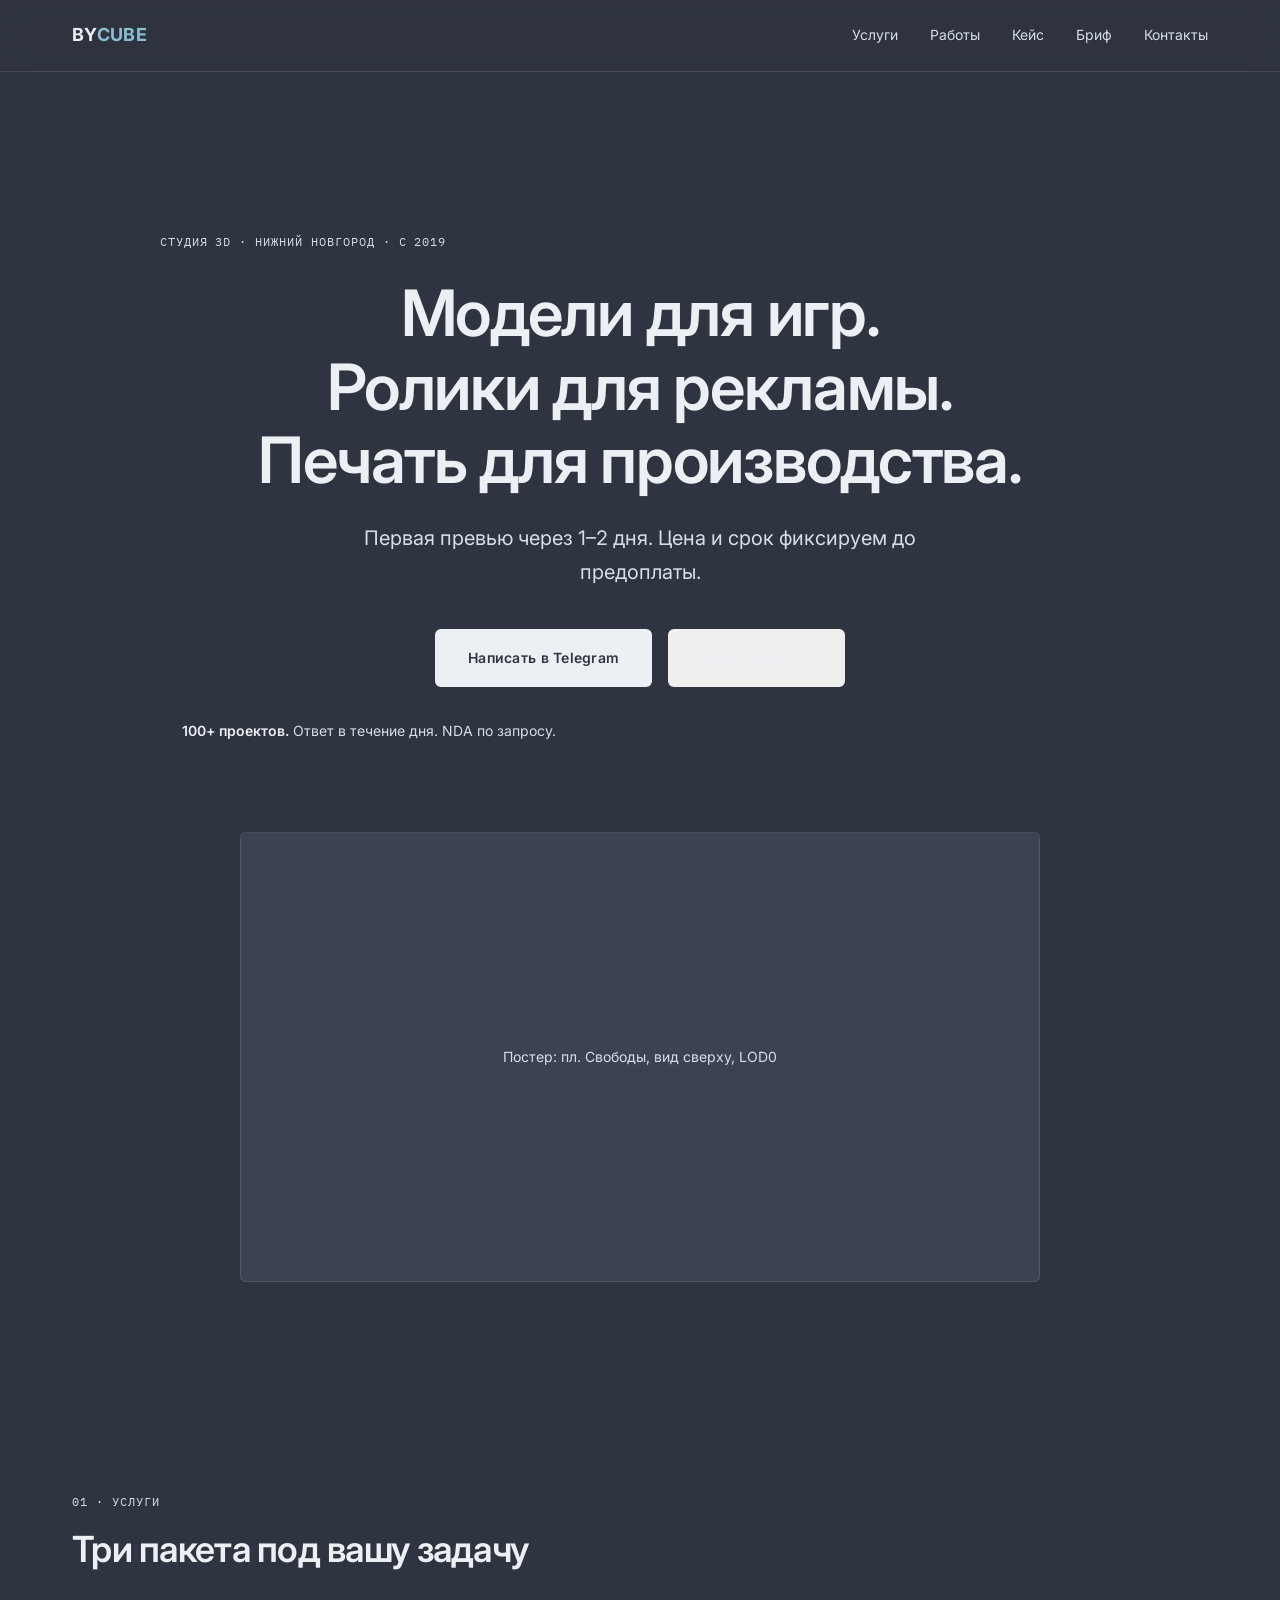
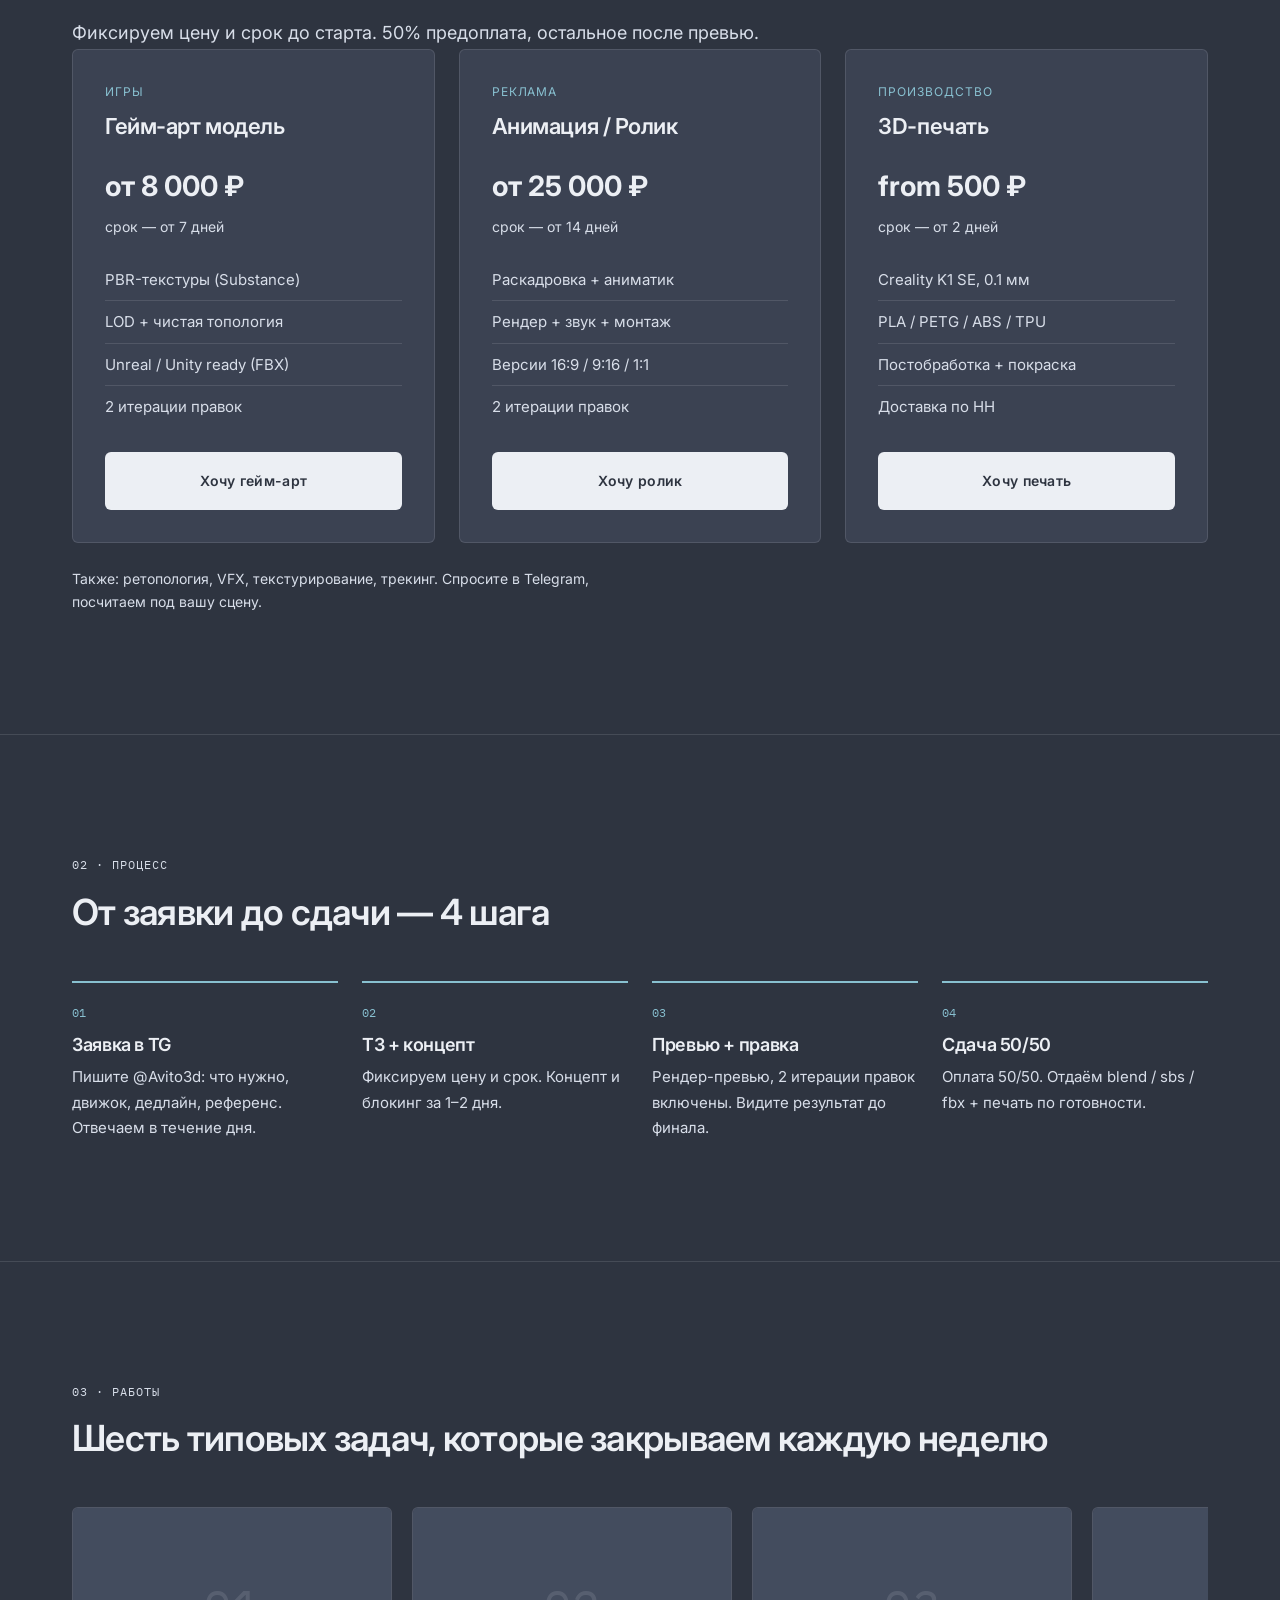
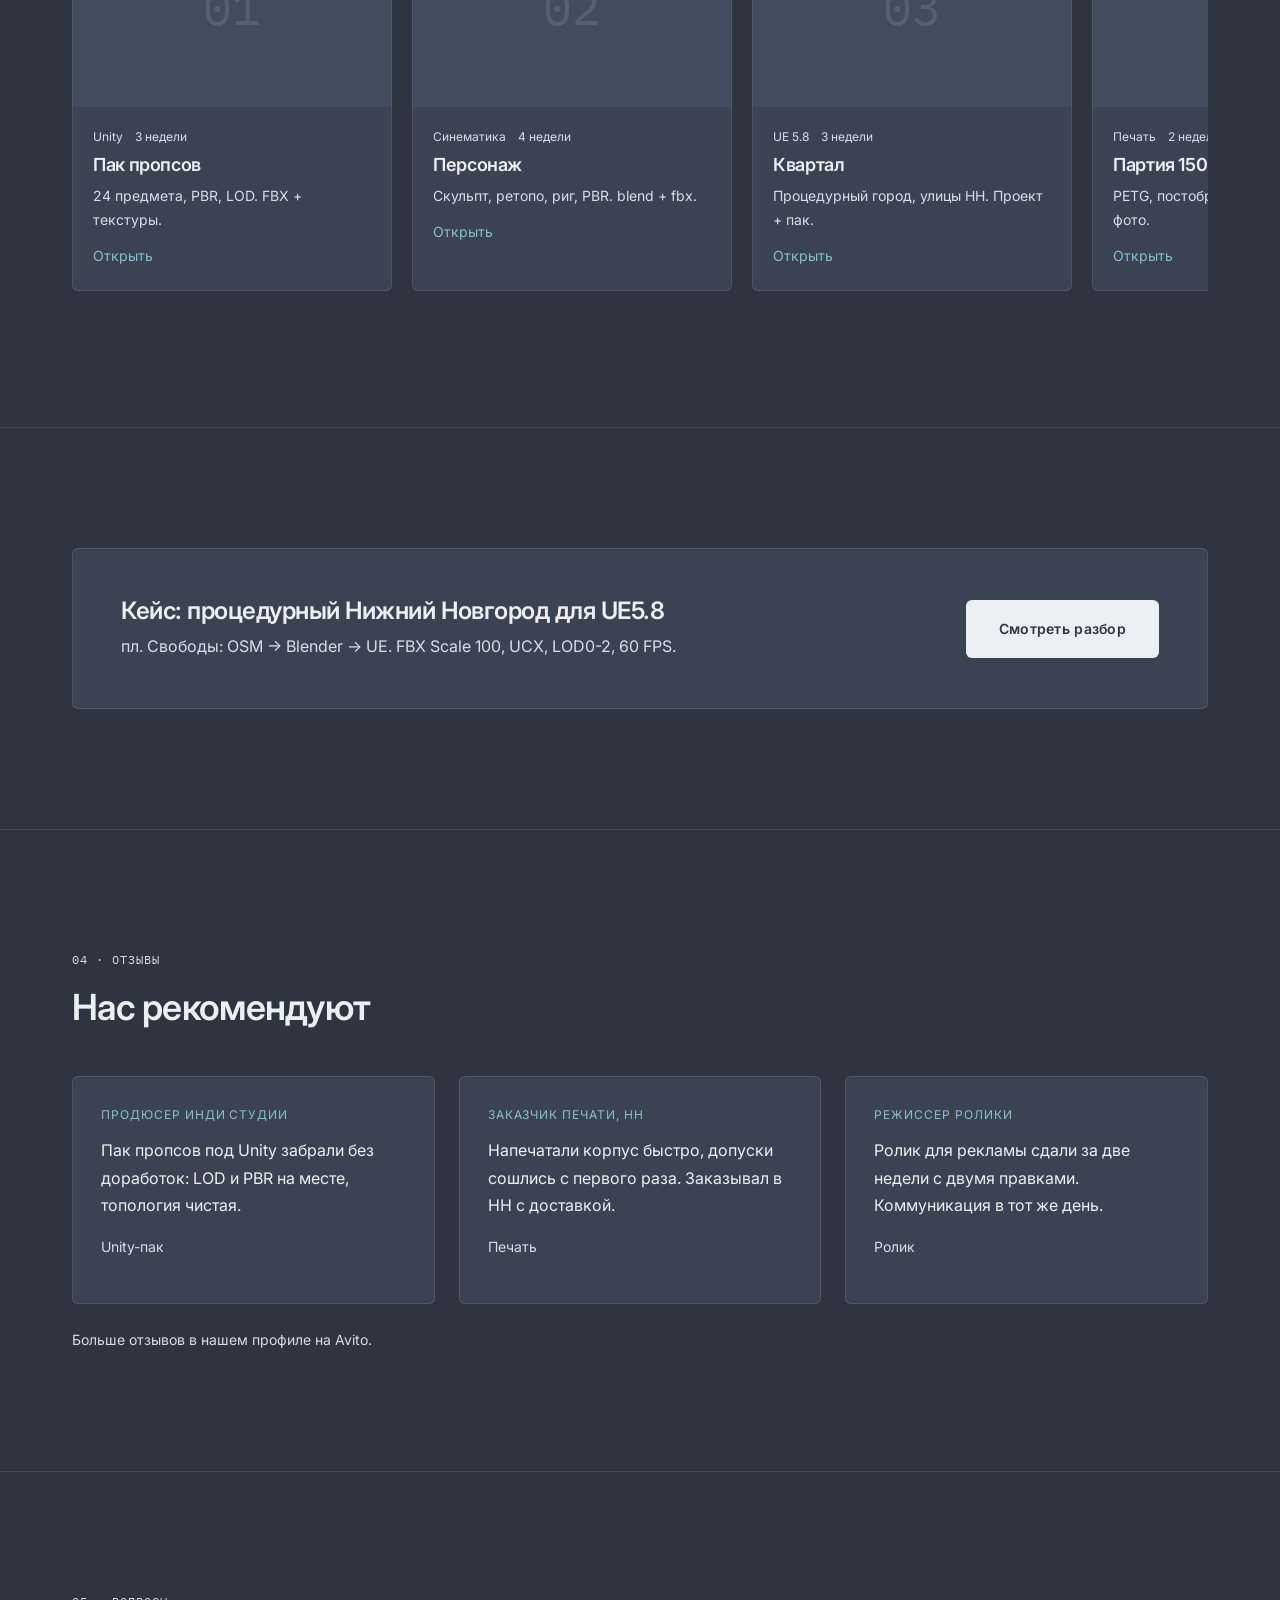
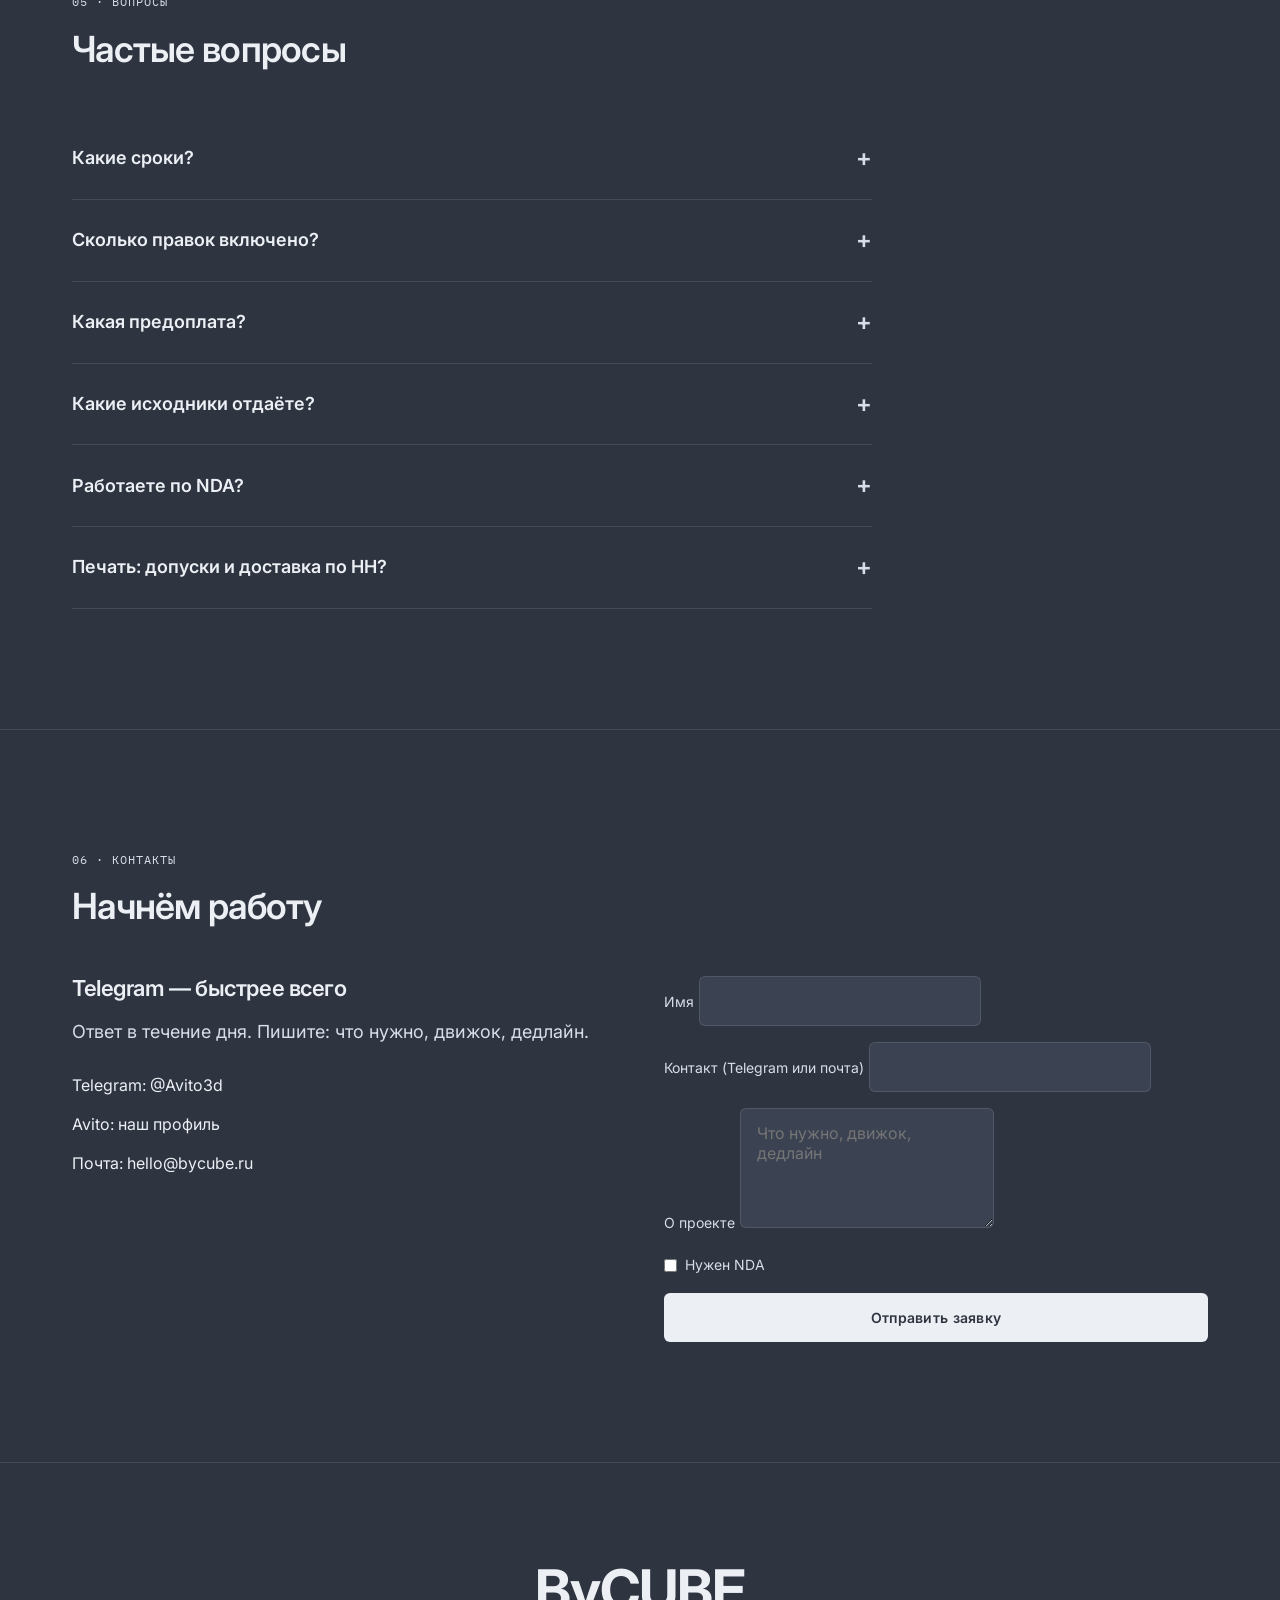
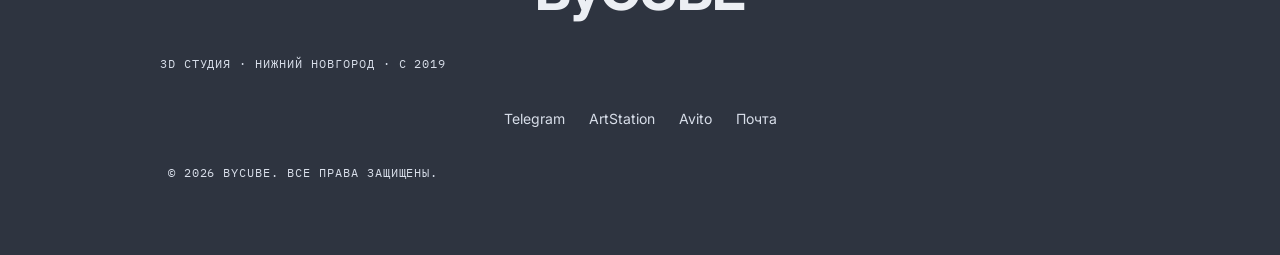
==== commit 0d90e3e2: "ByCUBE v7: Nord palette, character, parallax, showreel modal, no cheap gradients" ====
--- a/index.html
+++ b/index.html
@@ -60,12 +60,25 @@
     <p class="sub rv">Первая превью через 1–2 дня. Цена и срок фиксируем до предоплаты.</p>
     <div class="cta-row rv">
       <a class="btn btn-p" href="https://t.me/Avito3d?text=Привет, нужна 3D модель" target="_blank" rel="noopener">Написать в Telegram</a>
-      <a class="btn btn-s" href="nn-city.html">Смотреть разбор кейса</a>
+      <button class="btn btn-s" data-reel>Смотреть рилс</button>
     </div>
     <p class="trust rv"><b>100+ проектов.</b> Ответ в течение дня. NDA по запросу.</p>
     <div class="still rv">Постер: пл. Свободы, вид сверху, LOD0</div>
   </div>
 </section>
+
+<div id="reel-modal" hidden role="dialog" aria-modal="true" aria-label="Showreel">
+  <div class="reel-backdrop" data-close></div>
+  <div class="reel-box">
+    <button class="reel-close" data-close aria-label="Закрыть">×</button>
+    <div class="reel-content">
+      <p class="mono">Showreel</p>
+      <h3>Рилс в монтаже</h3>
+      <p>Пока монтируем шоурил, посмотрите разбор кейса процедурного Нижнего Новгорода для UE5.8.</p>
+      <a class="btn btn-p" href="nn-city.html">Смотреть разбор кейса</a>
+    </div>
+  </div>
+</div>
 
 <section id="services">
   <div class="wrap">
--- a/style.css
+++ b/style.css
@@ -1,14 +1,16 @@
 *,*::before,*::after{margin:0;padding:0;box-sizing:border-box}
 :root{
-  --bg:#141416;
-  --bg2:#1B1C20;
-  --bone:#EDE8E1;
-  --ink:#141416;
-  --txt:#E8E9E6;
-  --mut:#B6B8B2;
-  --line:rgba(255,255,255,.12);
-  --acc:#3E5C59;
-  --r:4px;
+  --bg:#2e3440;
+  --bg2:#3b4252;
+  --bg3:#434c5e;
+  --bone:#eceff4;
+  --ink:#2e3440;
+  --txt:#eceff4;
+  --mut:#d8dee9;
+  --line:rgba(236,239,244,.12);
+  --acc:#88c0d0;
+  --acc2:#81a1c1;
+  --r:6px;
   --max:1200px;
 }
 html{scroll-behavior:smooth}
@@ -20,7 +22,7 @@
   font-size:18px;
   -webkit-font-smoothing:antialiased;
 }
-::selection{background:var(--acc);color:#fff}
+::selection{background:var(--acc);color:var(--ink)}
 a{color:inherit;text-decoration:none}
 button{font-family:inherit;cursor:pointer}
 img{max-width:100%;display:block}
@@ -37,7 +39,7 @@
 /* Header */
 .hd{
   position:sticky;top:0;z-index:100;
-  background:rgba(20,20,22,.85);
+  background:rgba(46,52,64,.85);
   backdrop-filter:blur(12px);
   border-bottom:1px solid var(--line);
 }
@@ -89,8 +91,9 @@
   background:var(--bg2);border:1px solid var(--line);
   border-radius:var(--r);padding:32px;
   display:flex;flex-direction:column;
-}
-.pk:hover{border-color:rgba(255,255,255,.25)}
+  transition:transform .2s,box-shadow .2s;
+}
+.pk:hover{transform:translateY(-4px);box-shadow:0 12px 32px rgba(0,0,0,.2)}
 .pk .tag{font-size:12px;color:var(--acc);text-transform:uppercase;letter-spacing:.08em;margin-bottom:12px}
 .pk h3{margin-bottom:8px}
 .pk .price{font-size:28px;font-weight:700;margin:16px 0 4px}
@@ -116,8 +119,10 @@
   flex:0 0 320px;scroll-snap-align:start;
   background:var(--bg2);border:1px solid var(--line);
   border-radius:var(--r);overflow:hidden;
-}
-.cs-card .art{aspect-ratio:16/10;background:linear-gradient(135deg,var(--bg2),#25262b);display:flex;align-items:center;justify-content:center;font-family:'IBM Plex Mono',monospace;font-size:48px;color:var(--line)}
+  transition:transform .2s,box-shadow .2s;
+}
+.cs-card:hover{transform:translateY(-4px);box-shadow:0 12px 32px rgba(0,0,0,.2)}
+.cs-card .art{aspect-ratio:16/10;background:var(--bg3);display:flex;align-items:center;justify-content:center;font-family:'IBM Plex Mono',monospace;font-size:48px;color:var(--line)}
 .cs-card .bd{padding:20px}
 .cs-card .meta{display:flex;gap:12px;font-size:12px;color:var(--mut);margin-bottom:8px}
 .cs-card h3{font-size:18px;margin-bottom:8px}
@@ -246,3 +251,10 @@
   body{background:#fff;color:#000}
   .brief-list li{border-color:#ccc}
 }
+
+.reel-backdrop{position:fixed;inset:0;background:rgba(0,0,0,.7);z-index:200;display:flex;align-items:center;justify-content:center;padding:32px}
+.reel-box{background:var(--bg2);border:1px solid var(--line);border-radius:var(--r);max-width:560px;width:100%;padding:48px;position:relative;text-align:center}
+.reel-box h3{font-size:28px;margin:16px 0 12px}
+.reel-box p{color:var(--mut);margin-bottom:24px}
+.reel-close{position:absolute;top:16px;right:16px;background:none;border:0;color:var(--mut);font-size:28px;line-height:1;cursor:pointer;padding:8px}
+.reel-close:hover{color:var(--txt)}
